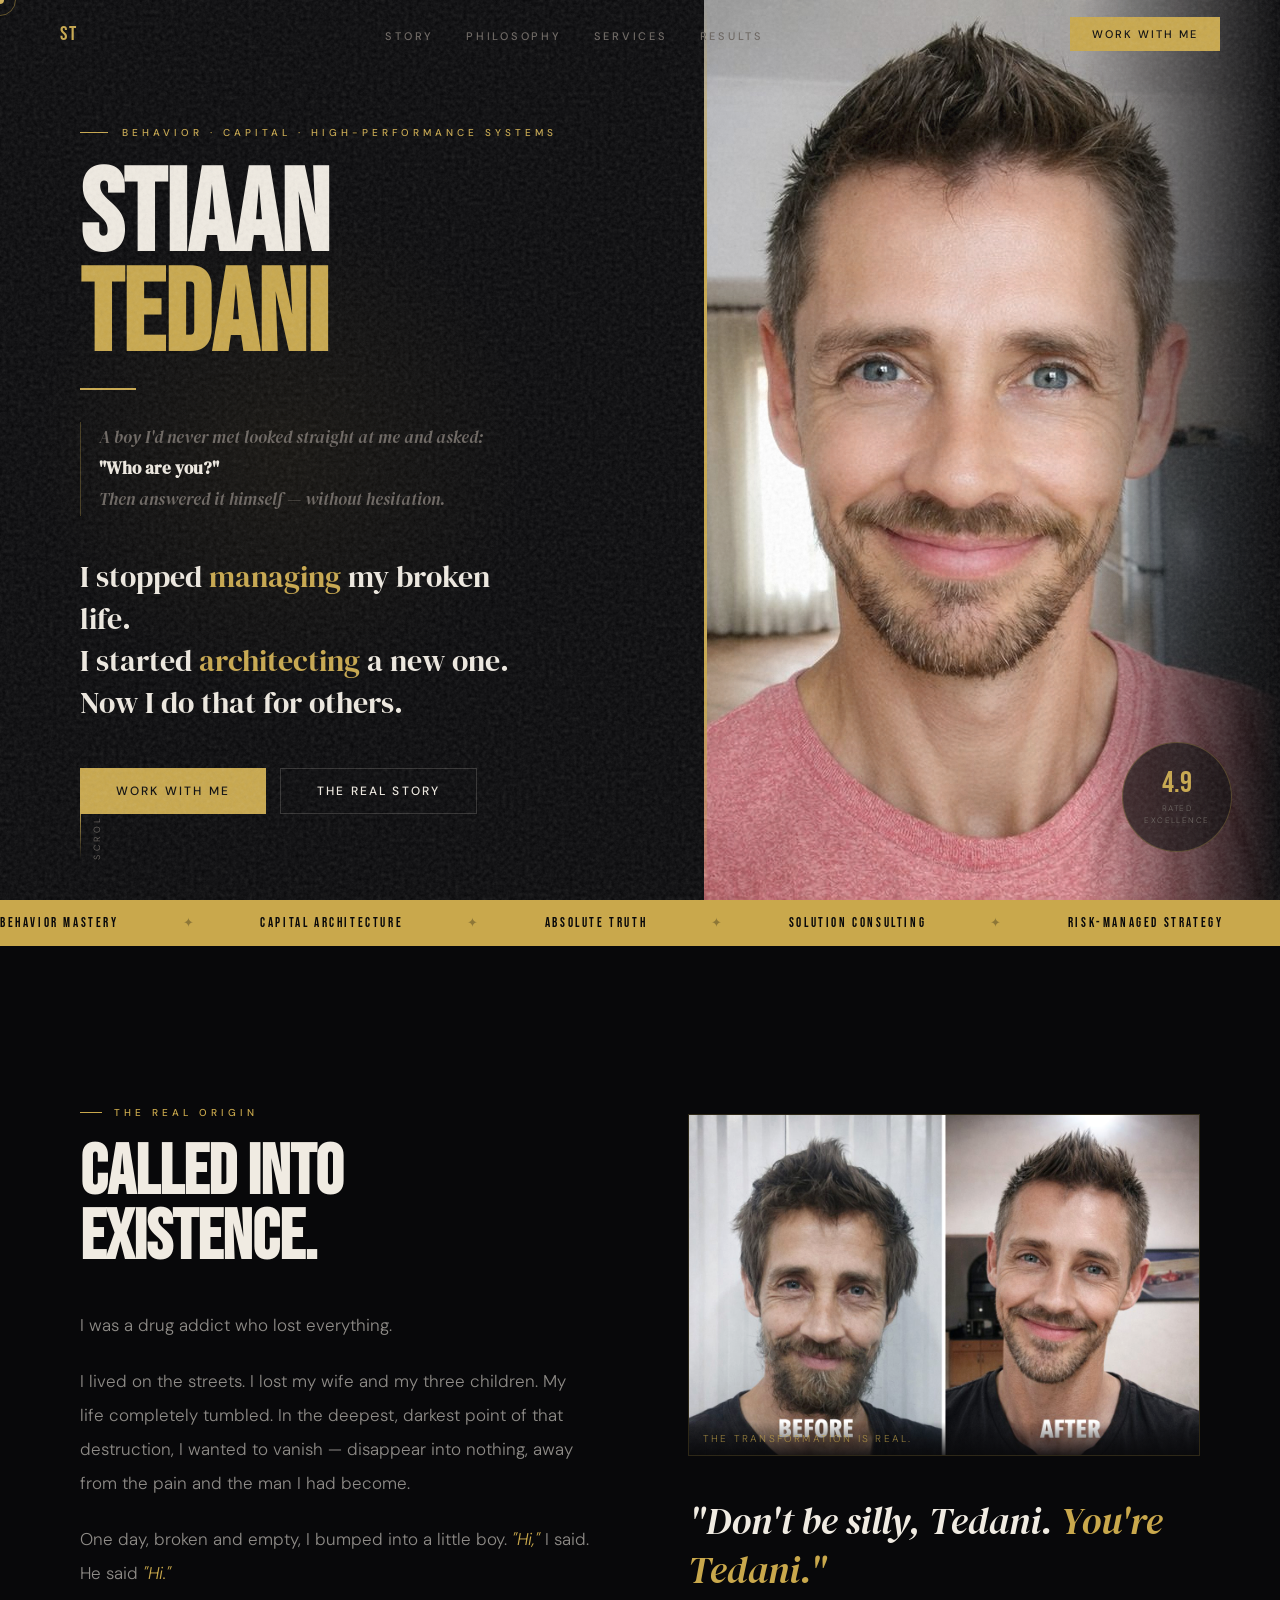
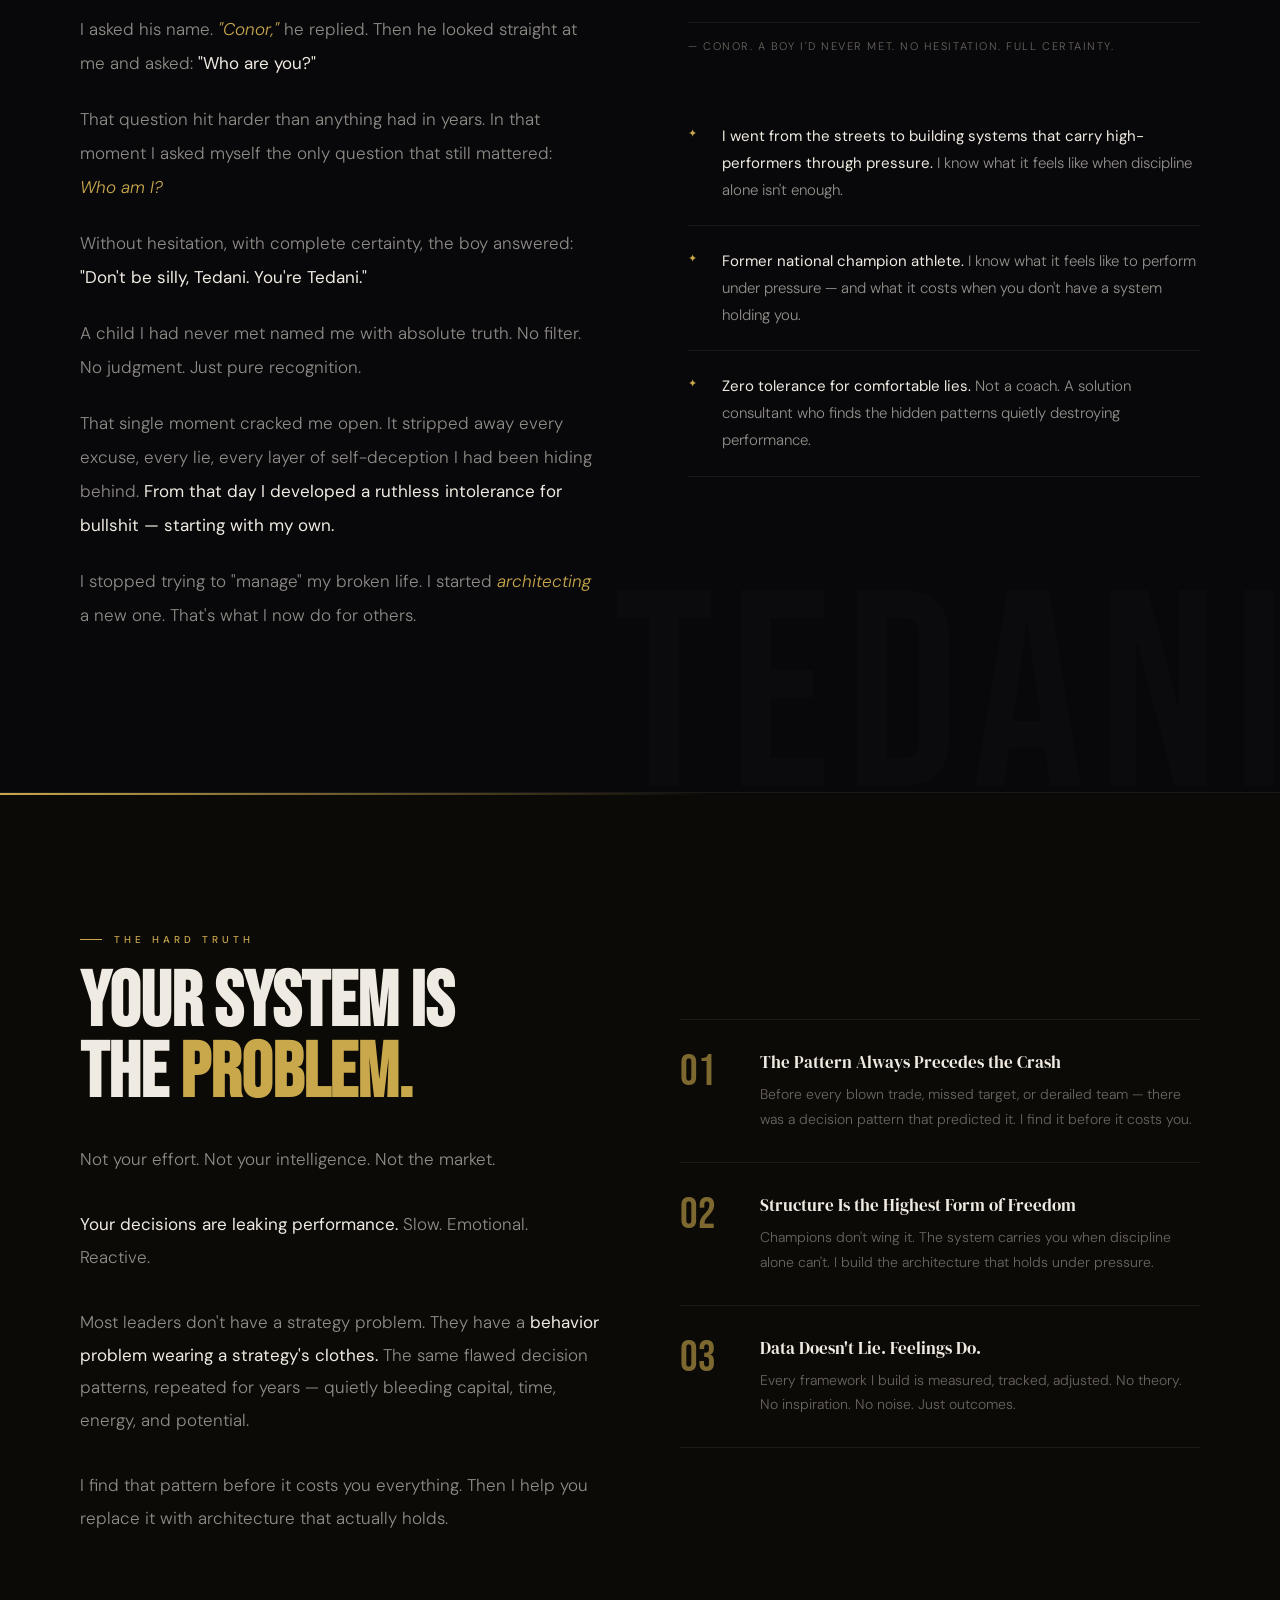
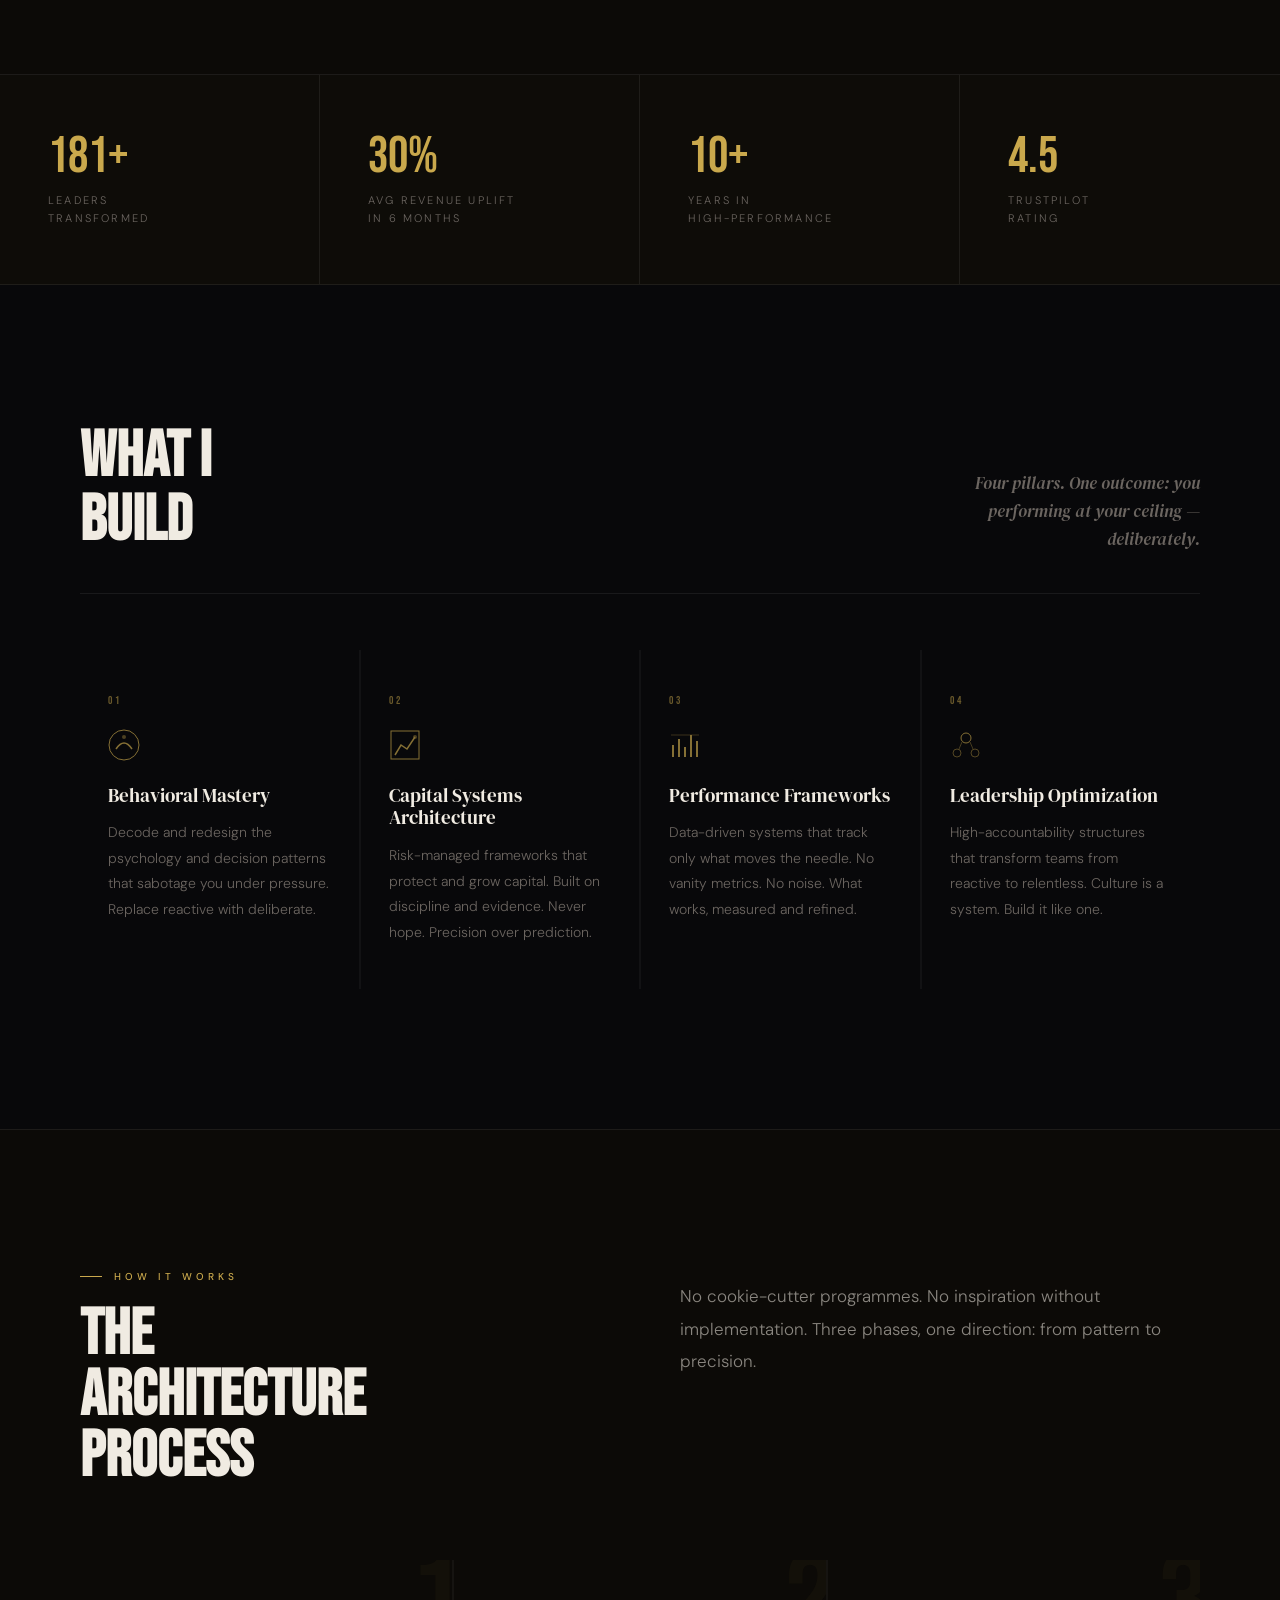
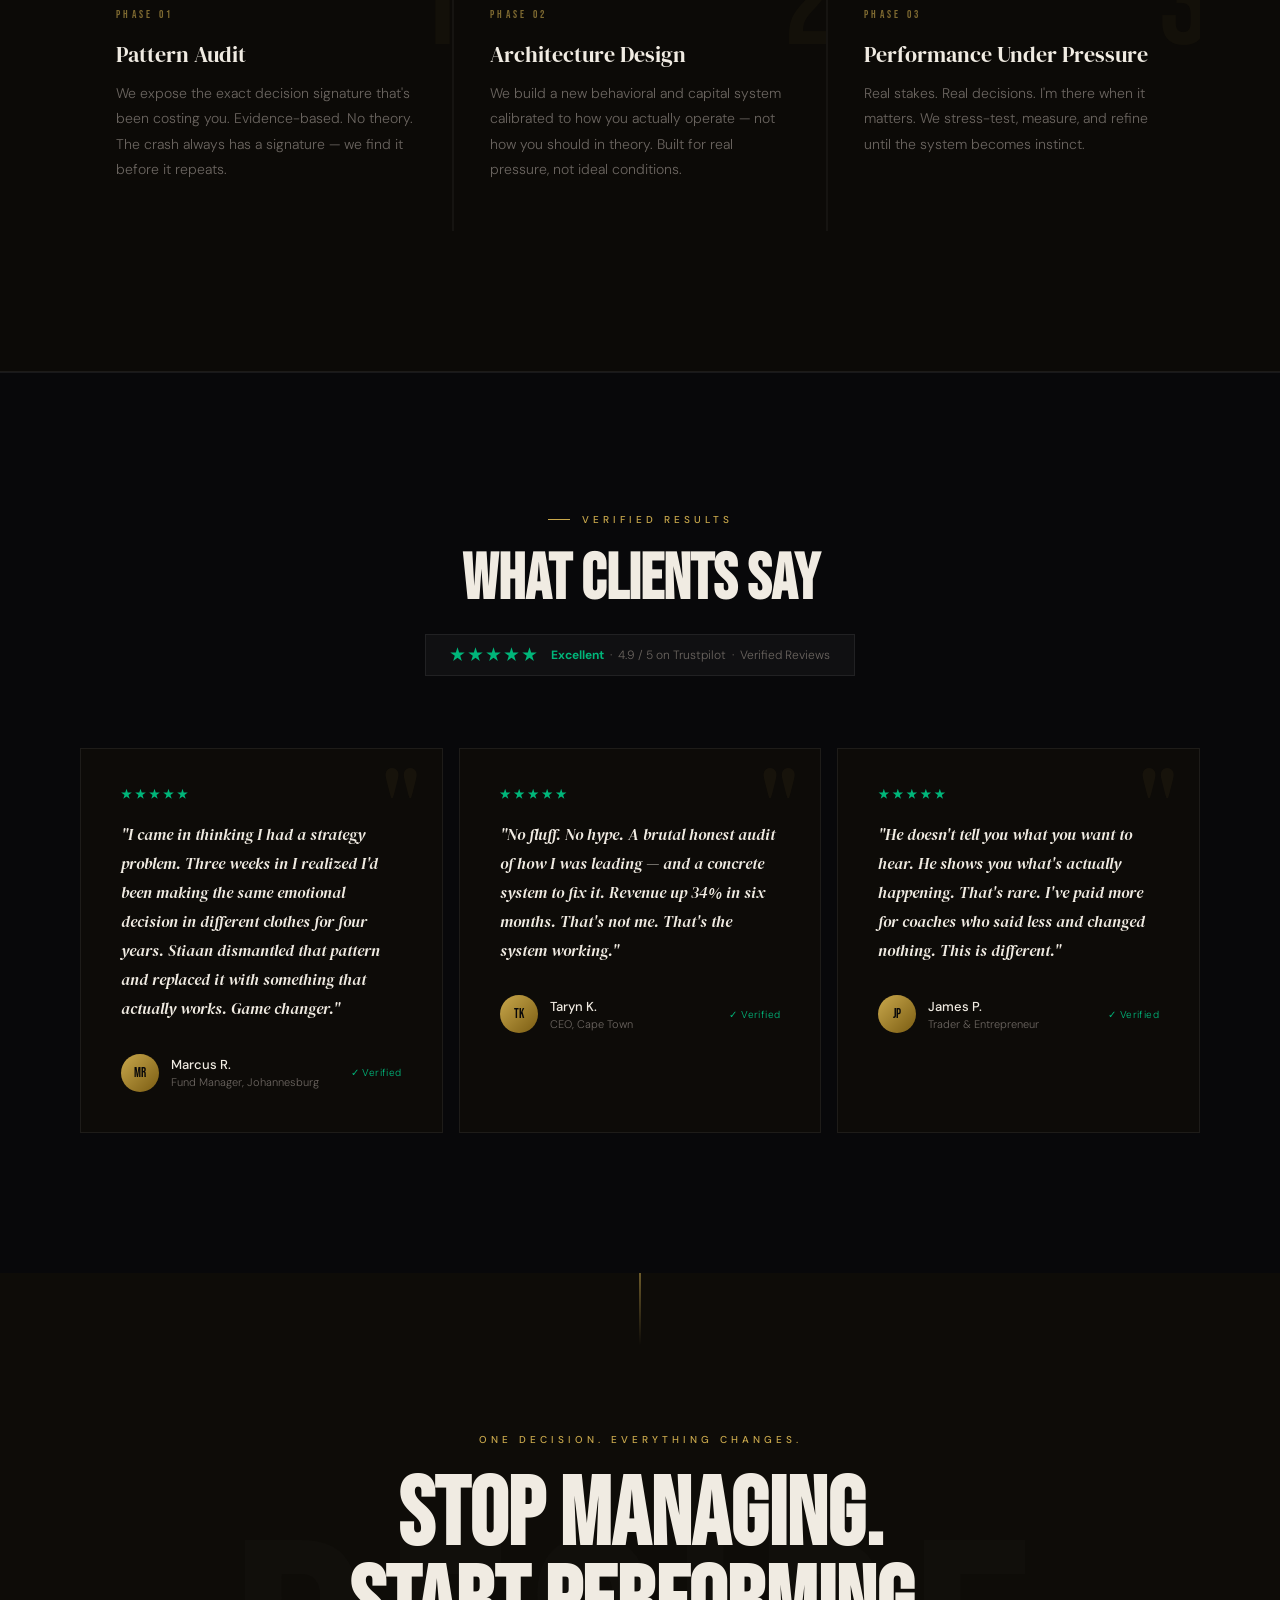
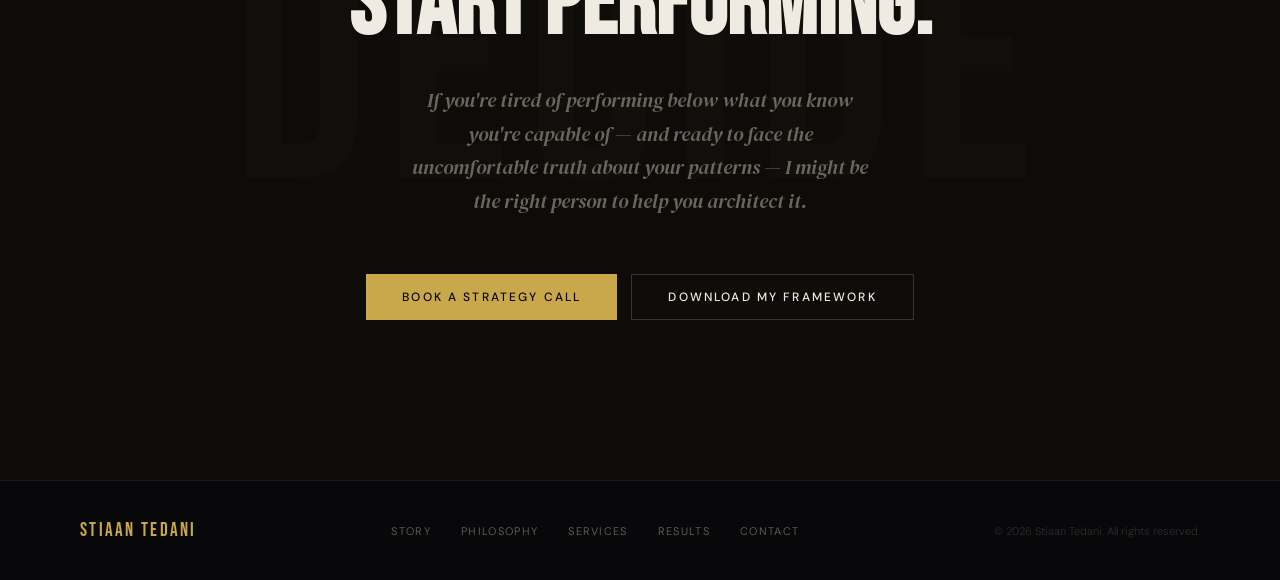
==== index.html @ 53a6cd6e "Add files via upload" ====
<!DOCTYPE html>
<html lang="en">
<head>
<meta charset="UTF-8">
<meta name="viewport" content="width=device-width, initial-scale=1.0">
<title>Stiaan Tedani — Architect of Behavior & Capital</title>
<link href="https://fonts.googleapis.com/css2?family=Bebas+Neue&family=DM+Serif+Display:ital@0;1&family=DM+Sans:wght@300;400;500&display=swap" rel="stylesheet">
<style>
*,*::before,*::after{margin:0;padding:0;box-sizing:border-box}
:root{
  --black:#08080a;
  --off-white:#f0ebe2;
  --gold:#c9a84c;
  --gold-light:#e8c97a;
  --gold-dim:rgba(201,168,76,0.1);
  --dark:#0e0c08;
  --mid:#6b6560;
  --border:rgba(255,255,255,0.07);
}
html{scroll-behavior:smooth}
body{background:var(--black);color:var(--off-white);font-family:'DM Sans',sans-serif;font-weight:300;overflow-x:hidden;cursor:none}
body::before{content:'';position:fixed;inset:0;background-image:url("data:image/svg+xml,%3Csvg viewBox='0 0 256 256' xmlns='http://www.w3.org/2000/svg'%3E%3Cfilter id='noise'%3E%3CfeTurbulence type='fractalNoise' baseFrequency='0.9' numOctaves='4' seed='2'/%3E%3CfeColorMatrix type='saturate' values='0'/%3E%3C/filter%3E%3Crect width='256' height='256' filter='url(%23noise)' opacity='0.5'/%3E%3C/svg%3E");pointer-events:none;z-index:999;opacity:0.28}

/* CURSOR */
.cursor{position:fixed;top:0;left:0;width:8px;height:8px;background:var(--gold);border-radius:50%;pointer-events:none;z-index:10000;transform:translate(-50%,-50%);mix-blend-mode:screen;transition:transform .15s}
.cursor-ring{position:fixed;top:0;left:0;width:32px;height:32px;border:1px solid rgba(201,168,76,0.45);border-radius:50%;pointer-events:none;z-index:9999;transform:translate(-50%,-50%);transition:width .3s,height .3s,border-color .3s}
body:has(a:hover) .cursor-ring,body:has(button:hover) .cursor-ring{width:52px;height:52px;border-color:var(--gold)}

/* NAV */
nav{position:fixed;top:0;left:0;right:0;z-index:500;padding:0 60px;height:68px;display:flex;align-items:center;justify-content:space-between;transition:background .4s,backdrop-filter .4s,border-bottom .4s}
nav.scrolled{background:rgba(8,8,10,0.88);backdrop-filter:blur(16px);border-bottom:1px solid var(--border)}
.nav-logo{font-family:'Bebas Neue',sans-serif;font-size:20px;letter-spacing:.12em;color:var(--gold);text-decoration:none}
.nav-links{display:flex;gap:32px;list-style:none}
.nav-links a{font-size:11px;font-weight:500;letter-spacing:.25em;text-transform:uppercase;color:var(--mid);text-decoration:none;transition:color .2s;position:relative}
.nav-links a::after{content:'';position:absolute;bottom:-3px;left:0;width:0;height:1px;background:var(--gold);transition:width .3s}
.nav-links a:hover{color:var(--off-white)}
.nav-links a:hover::after{width:100%}
.nav-cta{font-size:11px;font-weight:500;letter-spacing:.18em;text-transform:uppercase;color:var(--black);background:var(--gold);padding:10px 22px;text-decoration:none;transition:background .2s}
.nav-cta:hover{background:var(--gold-light)}

/* HERO */
.hero{min-height:100vh;display:grid;grid-template-columns:55% 45%;position:relative;overflow:hidden}
.hero::after{content:'';position:absolute;width:500px;height:500px;background:radial-gradient(circle,rgba(201,168,76,0.06) 0%,transparent 70%);top:50%;left:22%;transform:translate(-50%,-50%);pointer-events:none}
.hero-left{display:flex;flex-direction:column;justify-content:center;padding:120px 60px 80px 80px;position:relative;z-index:2}
.hero-right{position:relative;overflow:hidden;background:#0d0b08}
.hero-right img{width:100%;height:100%;object-fit:cover;object-position:center top;filter:contrast(1.05) saturate(0.9);display:block;transition:transform 8s ease}
.hero-right:hover img{transform:scale(1.03)}
.hero-right::before{content:'';position:absolute;left:0;top:0;width:3px;height:100%;background:linear-gradient(to bottom,transparent,var(--gold) 25%,var(--gold) 75%,transparent);z-index:3}
.hero-right::after{content:'';position:absolute;right:0;top:0;width:35%;height:100%;background:linear-gradient(to left,var(--black),transparent);z-index:2}

/* photo credit badge */
.hero-badge{position:absolute;bottom:48px;right:48px;z-index:4;animation:floatBadge 4s ease-in-out infinite}
.hero-badge-inner{width:110px;height:110px;border:1px solid rgba(201,168,76,0.3);border-radius:50%;display:flex;flex-direction:column;align-items:center;justify-content:center;background:rgba(8,8,10,0.65);backdrop-filter:blur(10px);gap:4px}
.hero-badge-num{font-family:'Bebas Neue',sans-serif;font-size:30px;color:var(--gold);line-height:1}
.hero-badge-label{font-size:8px;letter-spacing:.18em;text-transform:uppercase;color:var(--mid);text-align:center;line-height:1.5}
@keyframes floatBadge{0%,100%{transform:translateY(0)}50%{transform:translateY(-7px)}}

.eyebrow{font-size:10px;font-weight:500;letter-spacing:.4em;text-transform:uppercase;color:var(--gold);margin-bottom:28px;display:flex;align-items:center;gap:14px;opacity:0;animation:fadeUp .9s .1s ease forwards}
.eyebrow::before{content:'';width:28px;height:1px;background:var(--gold);flex-shrink:0}
.hero-name{font-family:'Bebas Neue',sans-serif;font-size:clamp(72px,9vw,124px);line-height:.87;color:var(--off-white);margin-bottom:20px;opacity:0;animation:fadeUp .9s .2s ease forwards}
.hero-name span{color:var(--gold);display:block}
.name-rule{width:0;height:2px;background:var(--gold);margin-bottom:32px;animation:expandRule .8s .55s ease forwards}
@keyframes expandRule{from{width:0}to{width:56px}}
.hero-origin{font-family:'DM Serif Display',serif;font-style:italic;font-size:clamp(14px,1.5vw,17px);color:var(--mid);margin-bottom:40px;opacity:0;animation:fadeUp .9s .35s ease forwards;line-height:1.85;padding-left:18px;border-left:1px solid rgba(201,168,76,0.3);max-width:420px}
.hero-origin strong{color:var(--off-white);font-style:normal}
.hero-punch{font-family:'DM Serif Display',serif;font-size:clamp(20px,2.4vw,30px);line-height:1.4;color:var(--off-white);margin-bottom:44px;opacity:0;animation:fadeUp .9s .45s ease forwards;max-width:460px}
.hero-punch em{color:var(--gold);font-style:normal}
.hero-cta{display:flex;gap:14px;flex-wrap:wrap;opacity:0;animation:fadeUp .9s .55s ease forwards}
.scroll-hint{position:absolute;bottom:40px;left:80px;display:flex;align-items:center;gap:10px;opacity:0;animation:fadeUp 1s 1.2s ease forwards}
.scroll-line{width:1px;height:52px;background:linear-gradient(to bottom,var(--gold),transparent);animation:scrollPulse 2s ease-in-out infinite}
.scroll-text{font-size:9px;letter-spacing:.38em;text-transform:uppercase;color:var(--mid);writing-mode:vertical-rl;transform:rotate(180deg)}
@keyframes scrollPulse{0%,100%{opacity:.4}50%{opacity:1}}

/* BUTTONS */
.btn-primary{background:var(--gold);color:var(--black);font-size:12px;font-weight:500;letter-spacing:.18em;text-transform:uppercase;padding:15px 36px;border:none;cursor:none;text-decoration:none;display:inline-block;transition:background .2s,transform .2s,box-shadow .2s;position:relative;overflow:hidden}
.btn-primary::after{content:'';position:absolute;inset:0;background:linear-gradient(to right,transparent,rgba(255,255,255,0.14),transparent);transform:translateX(-100%);transition:transform .5s}
.btn-primary:hover::after{transform:translateX(100%)}
.btn-primary:hover{background:var(--gold-light);transform:translateY(-2px);box-shadow:0 10px 36px rgba(201,168,76,0.22)}
.btn-ghost{background:transparent;color:var(--off-white);font-size:12px;font-weight:500;letter-spacing:.18em;text-transform:uppercase;padding:14px 36px;border:1px solid rgba(240,235,226,0.18);cursor:none;text-decoration:none;display:inline-block;transition:border-color .2s,color .2s,transform .2s}
.btn-ghost:hover{border-color:var(--gold);color:var(--gold);transform:translateY(-2px)}

/* TICKER */
.strip{background:var(--gold);padding:15px 0;overflow:hidden}
.strip-inner{display:flex;gap:64px;animation:ticker 32s linear infinite;white-space:nowrap}
.strip span{font-family:'Bebas Neue',sans-serif;font-size:13px;letter-spacing:.2em;color:var(--black)}
.strip-dot{opacity:.3}
@keyframes ticker{0%{transform:translateX(0)}100%{transform:translateX(-50%)}}

/* REVEAL */
.reveal{opacity:0;transform:translateY(28px);transition:opacity .85s ease,transform .85s ease}
.reveal.visible{opacity:1;transform:translateY(0)}
.reveal-delay-1{transition-delay:.12s}
.reveal-delay-2{transition-delay:.24s}
.reveal-delay-3{transition-delay:.36s}
.reveal-delay-4{transition-delay:.48s}

/* SECTION LABEL */
.section-label{font-size:10px;letter-spacing:.4em;text-transform:uppercase;color:var(--gold);margin-bottom:22px;font-weight:500;display:flex;align-items:center;gap:12px}
.section-label::before{content:'';width:22px;height:1px;background:var(--gold)}

/* ORIGIN */
.origin-section{padding:160px 80px;display:grid;grid-template-columns:1fr 1fr;gap:96px;align-items:start;border-bottom:1px solid var(--border);position:relative;overflow:hidden}
.origin-section::before{content:'TEDANI';position:absolute;font-family:'Bebas Neue',sans-serif;font-size:280px;color:rgba(255,255,255,0.012);bottom:-50px;right:-20px;pointer-events:none;letter-spacing:.05em;line-height:1}
.origin-headline{font-family:'Bebas Neue',sans-serif;font-size:clamp(48px,5.5vw,80px);line-height:.93;color:var(--off-white);margin-bottom:36px}
.origin-body{font-size:17px;line-height:2;color:rgba(240,235,226,0.58)}
.origin-body p{margin-bottom:22px}
.origin-body p:last-child{margin-bottom:0}
.origin-body strong{color:var(--off-white);font-weight:400}
.origin-body em{color:var(--gold);font-style:italic}
.origin-right{display:flex;flex-direction:column;padding-top:8px}
.origin-quote{font-family:'DM Serif Display',serif;font-style:italic;font-size:clamp(24px,3vw,42px);line-height:1.28;color:var(--off-white);margin-bottom:16px;padding-bottom:28px;border-bottom:1px solid var(--border)}
.origin-quote span{color:var(--gold)}
.origin-attribution{font-size:11px;letter-spacing:.14em;text-transform:uppercase;color:var(--mid);margin-bottom:48px}
.origin-fact{padding:22px 0;border-bottom:1px solid var(--border);display:flex;gap:18px;align-items:flex-start}
.fact-marker{color:var(--gold);font-size:11px;padding-top:3px;min-width:16px}
.fact-text{font-size:15px;line-height:1.78;color:rgba(240,235,226,0.6)}
.fact-text strong{color:var(--off-white);font-weight:400}

/* TRUTH */
.truth{padding:140px 80px;background:#0c0a07;display:grid;grid-template-columns:1fr 1fr;gap:80px;align-items:center;border-bottom:1px solid var(--border);position:relative}
.truth::before{content:'';position:absolute;top:0;left:0;width:100%;height:2px;background:linear-gradient(to right,var(--gold) 0%,transparent 55%)}
.truth-headline{font-family:'Bebas Neue',sans-serif;font-size:clamp(50px,6vw,88px);line-height:.93;color:var(--off-white);margin-bottom:32px}
.truth-headline em{color:var(--gold);font-style:normal}
.truth-body{font-size:17px;line-height:1.92;color:rgba(240,235,226,0.58)}
.truth-body strong{color:var(--off-white);font-weight:400}
.truth-right{display:flex;flex-direction:column}
.truth-stat{padding:30px 0;border-bottom:1px solid var(--border);display:flex;gap:24px;align-items:flex-start;transition:padding-left .3s;cursor:default}
.truth-stat:first-child{border-top:1px solid var(--border)}
.truth-stat:hover{padding-left:10px}
.stat-num{font-family:'Bebas Neue',sans-serif;font-size:44px;color:var(--gold);line-height:1;min-width:56px;opacity:.6;transition:opacity .3s}
.truth-stat:hover .stat-num{opacity:1}
.stat-title{font-family:'DM Serif Display',serif;font-size:17px;color:var(--off-white);margin-bottom:8px}
.stat-desc{font-size:14px;color:var(--mid);line-height:1.78}

/* METRICS */
.metrics{padding:0;background:var(--dark);display:grid;grid-template-columns:repeat(4,1fr);border-bottom:1px solid var(--border)}
.metric-item{padding:56px 48px;border-right:1px solid var(--border)}
.metric-item:last-child{border-right:none}
.metric-num{font-family:'Bebas Neue',sans-serif;font-size:clamp(44px,4vw,62px);color:var(--gold);line-height:1;margin-bottom:10px}
.metric-label{font-size:11px;letter-spacing:.2em;text-transform:uppercase;color:var(--mid);line-height:1.6}

/* EXPERTISE */
.expertise{padding:140px 80px;background:var(--black)}
.expertise-header{display:flex;justify-content:space-between;align-items:flex-end;margin-bottom:56px;border-bottom:1px solid var(--border);padding-bottom:40px}
.expertise-title{font-family:'Bebas Neue',sans-serif;font-size:clamp(44px,5vw,72px);line-height:1;color:var(--off-white)}
.expertise-intro{font-family:'DM Serif Display',serif;font-style:italic;font-size:17px;color:var(--mid);max-width:300px;text-align:right;line-height:1.65}
.expertise-grid{display:grid;grid-template-columns:repeat(4,1fr);gap:2px;background:rgba(255,255,255,0.04)}
.expertise-card{background:var(--black);padding:44px 28px;position:relative;overflow:hidden;transition:background .35s}
.expertise-card::before{content:'';position:absolute;bottom:0;left:0;width:100%;height:2px;background:var(--gold);transform:scaleX(0);transform-origin:left;transition:transform .45s cubic-bezier(.4,0,.2,1)}
.expertise-card:hover::before{transform:scaleX(1)}
.expertise-card:hover{background:#0f0d0a}
.card-num{font-family:'Bebas Neue',sans-serif;font-size:11px;letter-spacing:.3em;color:var(--gold);margin-bottom:22px;opacity:.5}
.card-icon{width:32px;height:32px;margin-bottom:18px;opacity:.65;transition:opacity .3s}
.expertise-card:hover .card-icon{opacity:1}
.card-title{font-family:'DM Serif Display',serif;font-size:19px;color:var(--off-white);margin-bottom:14px;line-height:1.2}
.card-desc{font-size:14px;color:var(--mid);line-height:1.82}

/* PROCESS */
.process{padding:140px 80px;background:#0c0a07;border-top:1px solid var(--border);border-bottom:1px solid var(--border)}
.process-header{display:grid;grid-template-columns:1fr 1fr;gap:80px;margin-bottom:72px}
.process-title{font-family:'Bebas Neue',sans-serif;font-size:clamp(42px,5vw,68px);line-height:.95;color:var(--off-white)}
.process-intro{font-size:17px;line-height:1.92;color:rgba(240,235,226,0.55);padding-top:10px}
.process-steps{display:grid;grid-template-columns:repeat(3,1fr);gap:2px;background:rgba(255,255,255,0.04)}
.process-step{background:#0c0a07;padding:48px 36px;position:relative;overflow:hidden}
.process-step::before{content:attr(data-step);position:absolute;top:-20px;right:-10px;font-family:'Bebas Neue',sans-serif;font-size:130px;color:rgba(201,168,76,0.04);line-height:1;pointer-events:none}
.step-num{font-family:'Bebas Neue',sans-serif;font-size:11px;letter-spacing:.3em;color:var(--gold);margin-bottom:20px;opacity:.6}
.step-title{font-family:'DM Serif Display',serif;font-size:22px;color:var(--off-white);margin-bottom:14px;line-height:1.2}
.step-desc{font-size:14px;color:var(--mid);line-height:1.82}

/* REVIEWS */
.reviews{padding:140px 80px;background:var(--black);border-top:1px solid var(--border)}
.reviews-header{text-align:center;margin-bottom:18px}
.reviews-title{font-family:'Bebas Neue',sans-serif;font-size:clamp(44px,5vw,70px);color:var(--off-white);line-height:1;margin-bottom:22px}
.trustpilot-badge{display:inline-flex;align-items:center;gap:14px;background:rgba(255,255,255,0.03);border:1px solid var(--border);padding:12px 24px;margin-bottom:72px}
.tp-stars{display:flex;gap:3px}
.tp-star{width:15px;height:15px;background:#00b67a;clip-path:polygon(50% 0%,61% 35%,98% 35%,68% 57%,79% 91%,50% 70%,21% 91%,32% 57%,2% 35%,39% 35%)}
.tp-text{font-size:12px;color:var(--mid)}
.tp-text strong{color:#00b67a}
.reviews-grid{display:grid;grid-template-columns:repeat(3,1fr);gap:16px}
.review-card{background:#0d0b08;padding:40px;border:1px solid var(--border);transition:border-color .3s,transform .3s;position:relative;overflow:hidden}
.review-card::before{content:'"';position:absolute;top:10px;right:22px;font-family:'DM Serif Display',serif;font-size:90px;color:rgba(201,168,76,0.055);line-height:1;pointer-events:none}
.review-card:hover{border-color:rgba(201,168,76,0.24);transform:translateY(-4px)}
.review-stars{display:flex;gap:3px;margin-bottom:20px}
.r-star{width:11px;height:11px;background:#00b67a;clip-path:polygon(50% 0%,61% 35%,98% 35%,68% 57%,79% 91%,50% 70%,21% 91%,32% 57%,2% 35%,39% 35%)}
.review-text{font-family:'DM Serif Display',serif;font-style:italic;font-size:16px;line-height:1.82;color:var(--off-white);margin-bottom:30px}
.review-author{display:flex;align-items:center;gap:12px}
.review-avatar{width:38px;height:38px;border-radius:50%;background:linear-gradient(135deg,var(--gold),#7a5c12);display:flex;align-items:center;justify-content:center;font-family:'Bebas Neue',sans-serif;font-size:13px;color:var(--black);flex-shrink:0}
.review-name{font-size:13px;font-weight:500;color:var(--off-white)}
.review-role{font-size:11px;color:var(--mid);margin-top:2px}
.review-verified{margin-left:auto;font-size:10px;color:#00b67a;letter-spacing:.04em}

/* CTA */
.cta-section{padding:160px 80px;background:var(--dark);text-align:center;position:relative;overflow:hidden}
.cta-section::before{content:'DECIDE';position:absolute;font-family:'Bebas Neue',sans-serif;font-size:340px;color:rgba(255,255,255,0.011);top:50%;left:50%;transform:translate(-50%,-50%);white-space:nowrap;pointer-events:none;letter-spacing:.05em}
.cta-section::after{content:'';position:absolute;top:0;left:50%;width:1px;height:72px;background:linear-gradient(to bottom,var(--gold),transparent);transform:translateX(-50%)}
.cta-label{font-size:10px;letter-spacing:.4em;text-transform:uppercase;color:var(--gold);margin-bottom:26px;font-weight:500}
.cta-headline{font-family:'Bebas Neue',sans-serif;font-size:clamp(52px,7.5vw,108px);line-height:.93;color:var(--off-white);margin-bottom:34px}
.cta-sub{font-family:'DM Serif Display',serif;font-style:italic;font-size:20px;color:var(--mid);margin:0 auto 56px;max-width:460px;line-height:1.68}
.cta-buttons{display:flex;gap:14px;justify-content:center;flex-wrap:wrap;position:relative;z-index:2}

/* FOOTER */
footer{padding:38px 80px;border-top:1px solid var(--border);display:flex;justify-content:space-between;align-items:center}
.footer-name{font-family:'Bebas Neue',sans-serif;font-size:19px;letter-spacing:.12em;color:var(--gold)}
.footer-links{display:flex;gap:30px}
.footer-links a{font-size:11px;letter-spacing:.12em;text-transform:uppercase;color:var(--mid);text-decoration:none;transition:color .2s}
.footer-links a:hover{color:var(--gold)}
.footer-copy{font-size:11px;color:rgba(107,101,96,.4)}

@keyframes fadeUp{from{opacity:0;transform:translateY(26px)}to{opacity:1;transform:translateY(0)}}

/* MOBILE */
@media(max-width:1024px){.metrics{grid-template-columns:repeat(2,1fr)}.process-steps{grid-template-columns:1fr 1fr}}
@media(max-width:960px){
  nav{padding:0 28px}.nav-links{display:none}
  .hero{grid-template-columns:1fr;min-height:auto}.hero-right{height:55vw}.hero-left{padding:96px 28px 56px}
  .scroll-hint{display:none}
  .origin-section,.truth,.process-header{grid-template-columns:1fr;gap:48px}
  .expertise-grid{grid-template-columns:1fr 1fr}
  .reviews-grid{grid-template-columns:1fr}
  .origin-section,.truth,.expertise,.reviews,.process,.cta-section,footer,.metrics{padding-left:28px;padding-right:28px}
  .expertise-header{flex-direction:column;align-items:flex-start;gap:12px}.expertise-intro{text-align:left;max-width:100%}
  .metrics{padding-top:0;padding-bottom:0}
  .metric-item{padding:40px 28px}
  .process-steps{grid-template-columns:1fr}
}
@media(max-width:600px){
  .expertise-grid{grid-template-columns:1fr}
  .metrics{grid-template-columns:1fr 1fr}
  footer{flex-direction:column;gap:18px;text-align:center}.footer-links{flex-wrap:wrap;justify-content:center}
  body{cursor:auto}.cursor,.cursor-ring{display:none}
}
</style>
</head>
<body>

<div class="cursor" id="cursor"></div>
<div class="cursor-ring" id="cursorRing"></div>

<nav id="mainNav">
  <a href="#" class="nav-logo">ST</a>
  <ul class="nav-links">
    <li><a href="#origin">Story</a></li>
    <li><a href="#truth">Philosophy</a></li>
    <li><a href="#expertise">Services</a></li>
    <li><a href="#reviews">Results</a></li>
  </ul>
  <a href="#cta" class="nav-cta">Work With Me</a>
</nav>

<!-- HERO -->
<section class="hero">
  <div class="hero-left">
    <p class="eyebrow">Behavior · Capital · High-Performance Systems</p>
    <h1 class="hero-name">STIAAN<br><span>TEDANI</span></h1>
    <div class="name-rule"></div>
    <p class="hero-origin">
      A boy I'd never met looked straight at me and asked:<br>
      <strong>"Who are you?"</strong><br>
      Then answered it himself — without hesitation.
    </p>
    <p class="hero-punch">
      I stopped <em>managing</em> my broken life.<br>
      I started <em>architecting</em> a new one.<br>
      Now I do that for others.
    </p>
    <div class="hero-cta">
      <a href="#cta" class="btn-primary">Work With Me</a>
      <a href="#origin" class="btn-ghost">The Real Story</a>
    </div>
  </div>
  <div class="hero-right">
    <img src="[data-uri]" alt="Stiaan Tedani">
    <div class="hero-badge">
      <div class="hero-badge-inner">
        <div class="hero-badge-num">4.9</div>
        <div class="hero-badge-label">Rated<br>Excellence</div>
      </div>
    </div>
  </div>
  <div class="scroll-hint">
    <div class="scroll-line"></div>
    <div class="scroll-text">Scroll</div>
  </div>
</section>

<!-- TICKER -->
<div class="strip">
  <div class="strip-inner">
    <span>Behavior Mastery</span><span class="strip-dot"> ✦ </span>
    <span>Capital Architecture</span><span class="strip-dot"> ✦ </span>
    <span>Absolute Truth</span><span class="strip-dot"> ✦ </span>
    <span>Solution Consulting</span><span class="strip-dot"> ✦ </span>
    <span>Risk-Managed Strategy</span><span class="strip-dot"> ✦ </span>
    <span>Pattern Recognition</span><span class="strip-dot"> ✦ </span>
    <span>High-Performance Systems</span><span class="strip-dot"> ✦ </span>
    <span>Structure Before Scale</span><span class="strip-dot"> ✦ </span>
    <span>Behavior Mastery</span><span class="strip-dot"> ✦ </span>
    <span>Capital Architecture</span><span class="strip-dot"> ✦ </span>
    <span>Absolute Truth</span><span class="strip-dot"> ✦ </span>
    <span>Solution Consulting</span><span class="strip-dot"> ✦ </span>
    <span>Risk-Managed Strategy</span><span class="strip-dot"> ✦ </span>
    <span>Pattern Recognition</span><span class="strip-dot"> ✦ </span>
    <span>High-Performance Systems</span><span class="strip-dot"> ✦ </span>
    <span>Structure Before Scale</span><span class="strip-dot"> ✦ </span>
  </div>
</div>

<!-- ORIGIN -->
<section class="origin-section" id="origin">
  <div>
    <p class="section-label reveal">The Real Origin</p>
    <h2 class="origin-headline reveal reveal-delay-1">CALLED INTO<br>EXISTENCE.</h2>
    <div class="origin-body reveal reveal-delay-2">
      <p>I was a drug addict who lost everything.</p>
      <p>I lived on the streets. I lost my wife and my three children. My life completely tumbled. In the deepest, darkest point of that destruction, I wanted to vanish — disappear into nothing, away from the pain and the man I had become.</p>
      <p>One day, broken and empty, I bumped into a little boy. <em>"Hi,"</em> I said. He said <em>"Hi."</em></p>
      <p>I asked his name. <em>"Conor,"</em> he replied. Then he looked straight at me and asked: <strong>"Who are you?"</strong></p>
      <p>That question hit harder than anything had in years. In that moment I asked myself the only question that still mattered: <em>Who am I?</em></p>
      <p>Without hesitation, with complete certainty, the boy answered: <strong>"Don't be silly, Tedani. You're Tedani."</strong></p>
      <p>A child I had never met named me with absolute truth. No filter. No judgment. Just pure recognition.</p>
      <p>That single moment cracked me open. It stripped away every excuse, every lie, every layer of self-deception I had been hiding behind. <strong>From that day I developed a ruthless intolerance for bullshit — starting with my own.</strong></p>
      <p>I stopped trying to "manage" my broken life. I started <em>architecting</em> a new one. That's what I now do for others.</p>
    </div>
  </div>
  <div class="origin-right reveal reveal-delay-2">
    <div style="margin-bottom:40px;border:1px solid rgba(201,168,76,0.2);overflow:hidden;position:relative">
      <img src="[data-uri]" alt="Stiaan Tedani - Before and After" style="width:100%;display:block;filter:contrast(1.05)">
      <div style="position:absolute;bottom:0;left:0;right:0;padding:10px 14px;background:linear-gradient(to top,rgba(8,8,10,0.85),transparent);font-size:10px;letter-spacing:.22em;text-transform:uppercase;color:rgba(201,168,76,0.7)">The transformation is real.</div>
    </div>
    
    <div class="origin-quote">
      "Don't be silly, Tedani. <span>You're Tedani."</span>
    </div>
    <div class="origin-attribution">— Conor. A boy I'd never met. No hesitation. Full certainty.</div>
    <div>
      <div class="origin-fact">
        <div class="fact-marker">✦</div>
        <div class="fact-text"><strong>I went from the streets to building systems that carry high-performers through pressure.</strong> I know what it feels like when discipline alone isn't enough.</div>
      </div>
      <div class="origin-fact">
        <div class="fact-marker">✦</div>
        <div class="fact-text"><strong>Former national champion athlete.</strong> I know what it feels like to perform under pressure — and what it costs when you don't have a system holding you.</div>
      </div>
      <div class="origin-fact">
        <div class="fact-marker">✦</div>
        <div class="fact-text"><strong>Zero tolerance for comfortable lies.</strong> Not a coach. A solution consultant who finds the hidden patterns quietly destroying performance.</div>
      </div>
    </div>
  </div>
</section>

<!-- TRUTH -->
<section class="truth" id="truth">
  <div>
    <p class="section-label reveal">The Hard Truth</p>
    <h2 class="truth-headline reveal reveal-delay-1">YOUR SYSTEM IS<br>THE <em>PROBLEM.</em></h2>
    <div class="truth-body reveal reveal-delay-2">
      Not your effort. Not your intelligence. Not the market.<br><br>
      <strong>Your decisions are leaking performance.</strong> Slow. Emotional. Reactive.<br><br>
      Most leaders don't have a strategy problem. They have a <strong>behavior problem wearing a strategy's clothes.</strong> The same flawed decision patterns, repeated for years — quietly bleeding capital, time, energy, and potential.<br><br>
      I find that pattern before it costs you everything. Then I help you replace it with architecture that actually holds.
    </div>
  </div>
  <div class="truth-right reveal reveal-delay-2">
    <div class="truth-stat">
      <div class="stat-num">01</div>
      <div>
        <div class="stat-title">The Pattern Always Precedes the Crash</div>
        <div class="stat-desc">Before every blown trade, missed target, or derailed team — there was a decision pattern that predicted it. I find it before it costs you.</div>
      </div>
    </div>
    <div class="truth-stat">
      <div class="stat-num">02</div>
      <div>
        <div class="stat-title">Structure Is the Highest Form of Freedom</div>
        <div class="stat-desc">Champions don't wing it. The system carries you when discipline alone can't. I build the architecture that holds under pressure.</div>
      </div>
    </div>
    <div class="truth-stat">
      <div class="stat-num">03</div>
      <div>
        <div class="stat-title">Data Doesn't Lie. Feelings Do.</div>
        <div class="stat-desc">Every framework I build is measured, tracked, adjusted. No theory. No inspiration. No noise. Just outcomes.</div>
      </div>
    </div>
  </div>
</section>

<!-- METRICS -->
<div class="metrics">
  <div class="metric-item">
    <div class="metric-num reveal" data-target="200" data-suffix="+">200+</div>
    <div class="metric-label reveal reveal-delay-1">Leaders<br>Transformed</div>
  </div>
  <div class="metric-item">
    <div class="metric-num reveal reveal-delay-1" data-target="34" data-suffix="%">34%</div>
    <div class="metric-label reveal reveal-delay-2">Avg Revenue Uplift<br>in 6 Months</div>
  </div>
  <div class="metric-item">
    <div class="metric-num reveal reveal-delay-2" data-target="12" data-suffix="+">12+</div>
    <div class="metric-label reveal reveal-delay-3">Years in<br>High-Performance</div>
  </div>
  <div class="metric-item">
    <div class="metric-num reveal reveal-delay-3" data-target="4.9" data-suffix="" data-decimal="1">4.9</div>
    <div class="metric-label reveal reveal-delay-4">Trustpilot<br>Rating</div>
  </div>
</div>

<!-- EXPERTISE -->
<section class="expertise" id="expertise">
  <div class="expertise-header reveal">
    <h2 class="expertise-title">WHAT I<br>BUILD</h2>
    <p class="expertise-intro">Four pillars. One outcome: you performing at your ceiling — deliberately.</p>
  </div>
  <div class="expertise-grid">
    <div class="expertise-card reveal">
      <div class="card-num">01</div>
      <svg class="card-icon" viewBox="0 0 32 32" fill="none"><circle cx="16" cy="16" r="15" stroke="#c9a84c" stroke-width="1"/><path d="M8 20 Q16 8 24 20" stroke="#c9a84c" stroke-width="1.5" fill="none"/><circle cx="16" cy="8" r="2" fill="#c9a84c" opacity=".55"/></svg>
      <div class="card-title">Behavioral Mastery</div>
      <div class="card-desc">Decode and redesign the psychology and decision patterns that sabotage you under pressure. Replace reactive with deliberate.</div>
    </div>
    <div class="expertise-card reveal reveal-delay-1">
      <div class="card-num">02</div>
      <svg class="card-icon" viewBox="0 0 32 32" fill="none"><rect x="2" y="2" width="28" height="28" stroke="#c9a84c" stroke-width="1"/><path d="M6 26 L12 16 L18 20 L26 8" stroke="#c9a84c" stroke-width="1.5" fill="none"/><circle cx="26" cy="8" r="2" fill="#c9a84c" opacity=".55"/></svg>
      <div class="card-title">Capital Systems Architecture</div>
      <div class="card-desc">Risk-managed frameworks that protect and grow capital. Built on discipline and evidence. Never hope. Precision over prediction.</div>
    </div>
    <div class="expertise-card reveal reveal-delay-2">
      <div class="card-num">03</div>
      <svg class="card-icon" viewBox="0 0 32 32" fill="none"><path d="M4 28 L4 16 M10 28 L10 10 M16 28 L16 18 M22 28 L22 6 M28 28 L28 12" stroke="#c9a84c" stroke-width="2"/><path d="M2 6 L30 6" stroke="#c9a84c" stroke-width="1" opacity=".4"/></svg>
      <div class="card-title">Performance Frameworks</div>
      <div class="card-desc">Data-driven systems that track only what moves the needle. No vanity metrics. No noise. What works, measured and refined.</div>
    </div>
    <div class="expertise-card reveal reveal-delay-3">
      <div class="card-num">04</div>
      <svg class="card-icon" viewBox="0 0 32 32" fill="none"><circle cx="16" cy="9" r="5" stroke="#c9a84c" stroke-width="1"/><circle cx="7" cy="24" r="4" stroke="#c9a84c" stroke-width="1" opacity=".6"/><circle cx="25" cy="24" r="4" stroke="#c9a84c" stroke-width="1" opacity=".6"/><path d="M12 13 L9 20 M20 13 L23 20" stroke="#c9a84c" stroke-width="1" opacity=".5"/></svg>
      <div class="card-title">Leadership Optimization</div>
      <div class="card-desc">High-accountability structures that transform teams from reactive to relentless. Culture is a system. Build it like one.</div>
    </div>
  </div>
</section>

<!-- PROCESS -->
<section class="process" id="process">
  <div class="process-header">
    <div>
      <p class="section-label reveal">How It Works</p>
      <h2 class="process-title reveal reveal-delay-1">THE<br>ARCHITECTURE<br>PROCESS</h2>
    </div>
    <p class="process-intro reveal reveal-delay-2">
      No cookie-cutter programmes. No inspiration without implementation. Three phases, one direction: from pattern to precision.
    </p>
  </div>
  <div class="process-steps">
    <div class="process-step reveal" data-step="1">
      <div class="step-num">Phase 01</div>
      <div class="step-title">Pattern Audit</div>
      <div class="step-desc">We expose the exact decision signature that's been costing you. Evidence-based. No theory. The crash always has a signature — we find it before it repeats.</div>
    </div>
    <div class="process-step reveal reveal-delay-1" data-step="2">
      <div class="step-num">Phase 02</div>
      <div class="step-title">Architecture Design</div>
      <div class="step-desc">We build a new behavioral and capital system calibrated to how you actually operate — not how you should in theory. Built for real pressure, not ideal conditions.</div>
    </div>
    <div class="process-step reveal reveal-delay-2" data-step="3">
      <div class="step-num">Phase 03</div>
      <div class="step-title">Performance Under Pressure</div>
      <div class="step-desc">Real stakes. Real decisions. I'm there when it matters. We stress-test, measure, and refine until the system becomes instinct.</div>
    </div>
  </div>
</section>

<!-- REVIEWS -->
<section class="reviews" id="reviews">
  <div class="reviews-header">
    <p class="section-label reveal" style="justify-content:center">Verified Results</p>
    <h2 class="reviews-title reveal reveal-delay-1">WHAT CLIENTS SAY</h2>
  </div>
  <div style="text-align:center" class="reveal reveal-delay-2">
    <div class="trustpilot-badge">
      <div class="tp-stars"><div class="tp-star"></div><div class="tp-star"></div><div class="tp-star"></div><div class="tp-star"></div><div class="tp-star"></div></div>
      <div class="tp-text"><strong>Excellent</strong> &nbsp;·&nbsp; 4.9 / 5 on Trustpilot &nbsp;·&nbsp; Verified Reviews</div>
    </div>
  </div>
  <div class="reviews-grid">
    <div class="review-card reveal">
      <div class="review-stars"><div class="r-star"></div><div class="r-star"></div><div class="r-star"></div><div class="r-star"></div><div class="r-star"></div></div>
      <p class="review-text">"I came in thinking I had a strategy problem. Three weeks in I realized I'd been making the same emotional decision in different clothes for four years. Stiaan dismantled that pattern and replaced it with something that actually works. Game changer."</p>
      <div class="review-author">
        <div class="review-avatar">MR</div>
        <div><div class="review-name">Marcus R.</div><div class="review-role">Fund Manager, Johannesburg</div></div>
        <div class="review-verified">✓ Verified</div>
      </div>
    </div>
    <div class="review-card reveal reveal-delay-1">
      <div class="review-stars"><div class="r-star"></div><div class="r-star"></div><div class="r-star"></div><div class="r-star"></div><div class="r-star"></div></div>
      <p class="review-text">"No fluff. No hype. A brutal honest audit of how I was leading — and a concrete system to fix it. Revenue up 34% in six months. That's not me. That's the system working."</p>
      <div class="review-author">
        <div class="review-avatar">TK</div>
        <div><div class="review-name">Taryn K.</div><div class="review-role">CEO, Cape Town</div></div>
        <div class="review-verified">✓ Verified</div>
      </div>
    </div>
    <div class="review-card reveal reveal-delay-2">
      <div class="review-stars"><div class="r-star"></div><div class="r-star"></div><div class="r-star"></div><div class="r-star"></div><div class="r-star"></div></div>
      <p class="review-text">"He doesn't tell you what you want to hear. He shows you what's actually happening. That's rare. I've paid more for coaches who said less and changed nothing. This is different."</p>
      <div class="review-author">
        <div class="review-avatar">JP</div>
        <div><div class="review-name">James P.</div><div class="review-role">Trader &amp; Entrepreneur</div></div>
        <div class="review-verified">✓ Verified</div>
      </div>
    </div>
  </div>
</section>

<!-- CTA -->
<section class="cta-section" id="cta">
  <p class="cta-label reveal">One Decision. Everything Changes.</p>
  <h2 class="cta-headline reveal reveal-delay-1">STOP MANAGING.<br>START PERFORMING.</h2>
  <p class="cta-sub reveal reveal-delay-2">If you're tired of performing below what you know you're capable of — and ready to face the uncomfortable truth about your patterns — I might be the right person to help you architect it.</p>
  <div class="cta-buttons reveal reveal-delay-3">
    <a href="mailto:hello@stiaan.com" class="btn-primary">Book a Strategy Call</a>
    <a href="#" class="btn-ghost">Download My Framework</a>
  </div>
</section>

<footer>
  <div class="footer-name">STIAAN TEDANI</div>
  <div class="footer-links">
    <a href="#origin">Story</a>
    <a href="#truth">Philosophy</a>
    <a href="#expertise">Services</a>
    <a href="#reviews">Results</a>
    <a href="#cta">Contact</a>
  </div>
  <div class="footer-copy">© 2026 Stiaan Tedani. All rights reserved.</div>
</footer>

<script>
// CURSOR
const cursor=document.getElementById('cursor'),ring=document.getElementById('cursorRing');
let mx=0,my=0,rx=0,ry=0;
document.addEventListener('mousemove',e=>{mx=e.clientX;my=e.clientY;cursor.style.left=mx+'px';cursor.style.top=my+'px'});
(function animRing(){rx+=(mx-rx)*.11;ry+=(my-ry)*.11;ring.style.left=rx+'px';ring.style.top=ry+'px';requestAnimationFrame(animRing)})();

// NAV
window.addEventListener('scroll',()=>document.getElementById('mainNav').classList.toggle('scrolled',scrollY>60));

// SCROLL REVEAL
const obs=new IntersectionObserver(entries=>{entries.forEach(e=>{if(e.isIntersecting){e.target.classList.add('visible');obs.unobserve(e.target)}})},{threshold:0.07,rootMargin:'0px 0px -30px 0px'});
document.querySelectorAll('.reveal').forEach(el=>obs.observe(el));

// COUNTERS
function animCounter(el){
  const target=parseFloat(el.dataset.target);
  const suffix=el.dataset.suffix||'';
  const dec=parseInt(el.dataset.decimal||0);
  const dur=1800,start=performance.now();
  function step(now){
    const p=Math.min((now-start)/dur,1);
    const eased=1-Math.pow(1-p,3);
    const val=target*eased;
    el.textContent=(dec?val.toFixed(dec):Math.floor(val))+suffix;
    if(p<1)requestAnimationFrame(step);
    else el.textContent=(dec?target.toFixed(dec):target)+suffix;
  }
  requestAnimationFrame(step);
}
const cObs=new IntersectionObserver(entries=>{entries.forEach(e=>{if(e.isIntersecting){setTimeout(()=>animCounter(e.target),150);cObs.unobserve(e.target)}})},{threshold:0.1,rootMargin:'0px 0px -10px 0px'});
document.querySelectorAll('.metric-num[data-target]').forEach(el=>cObs.observe(el));
</script>
</body>
</html>
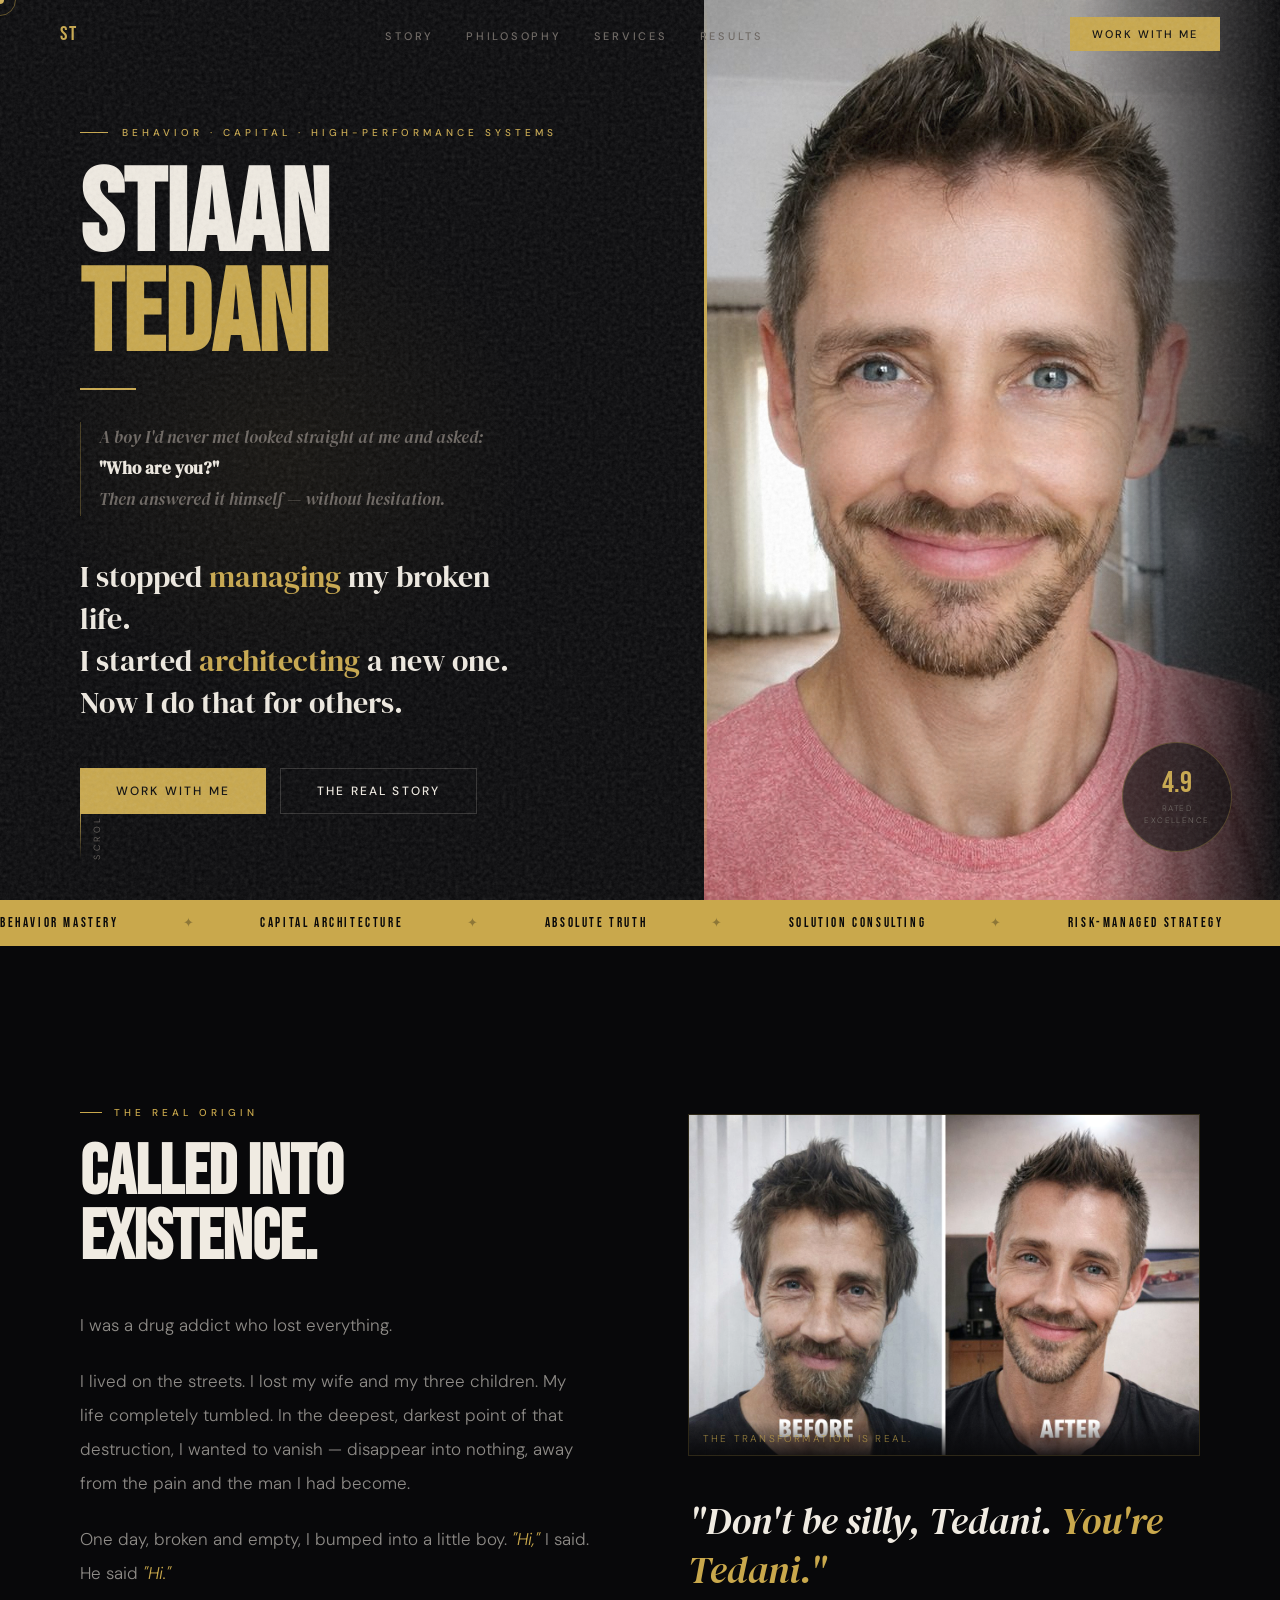
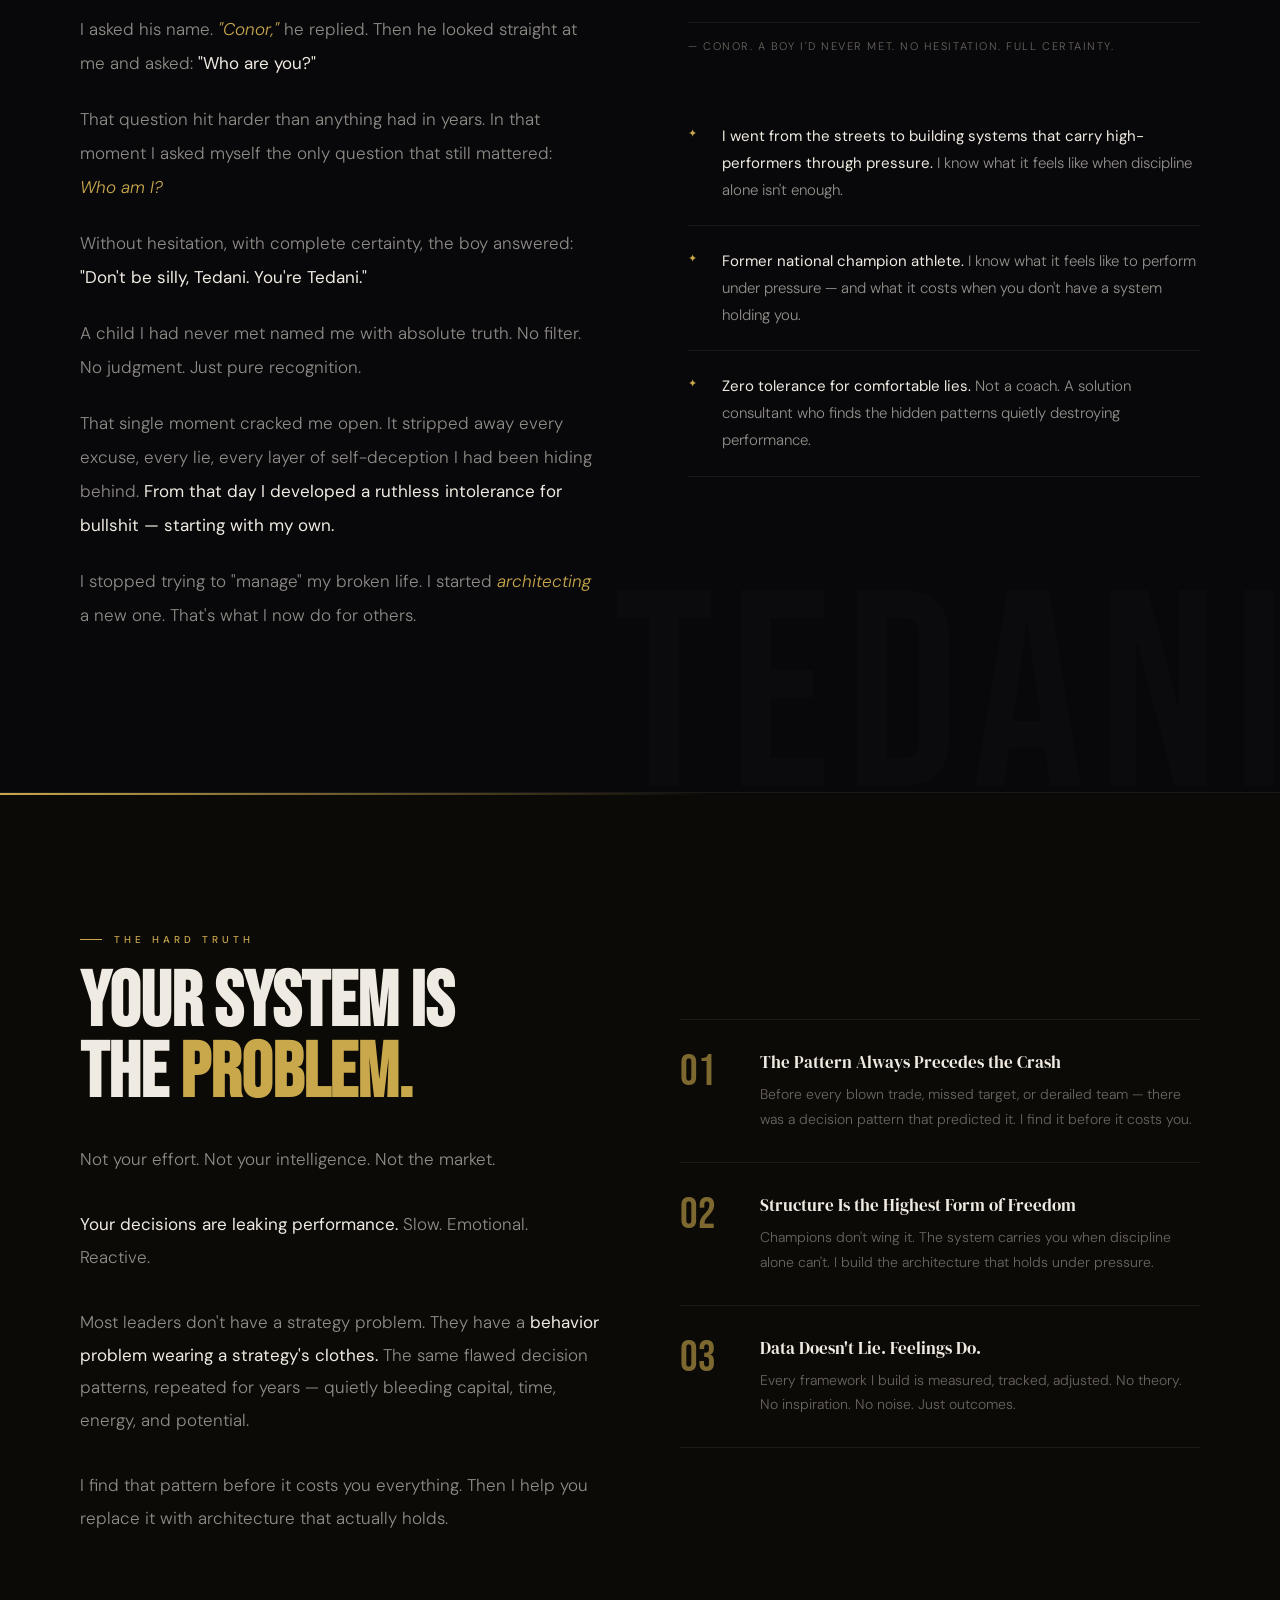
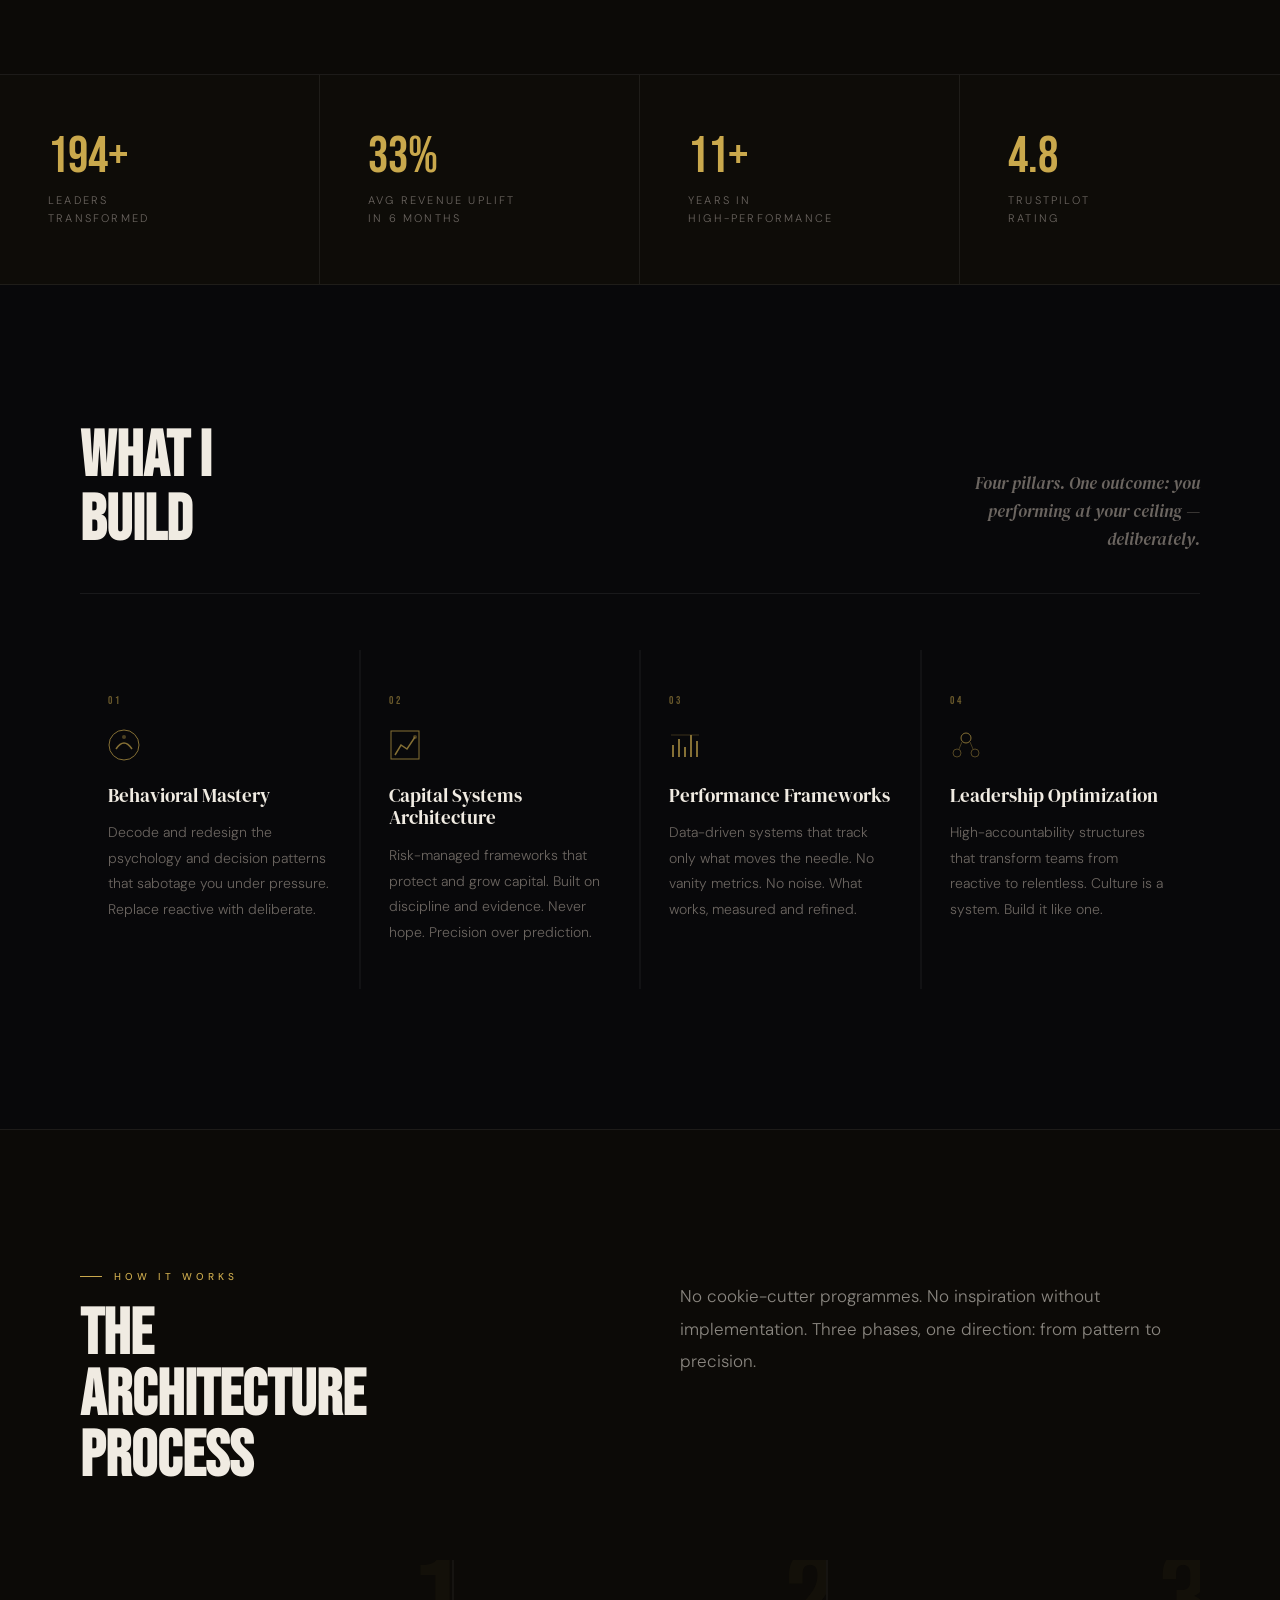
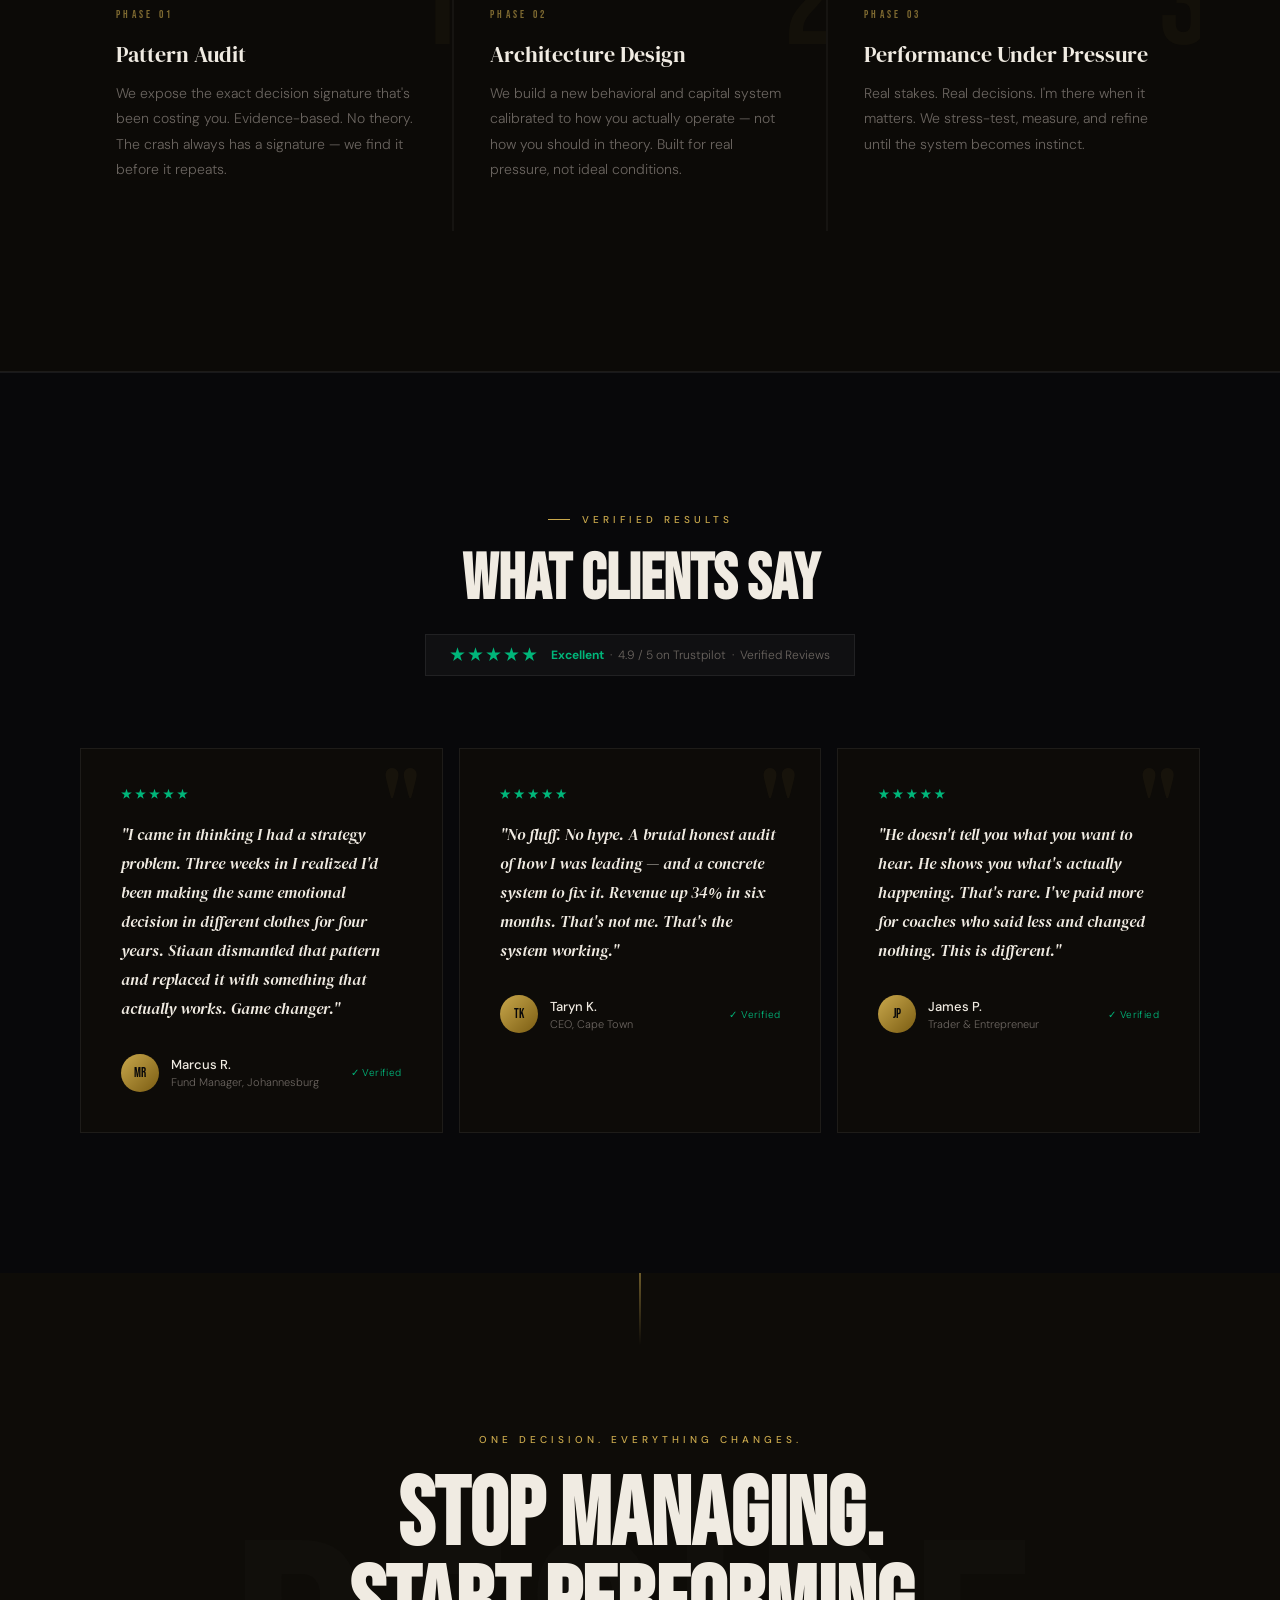
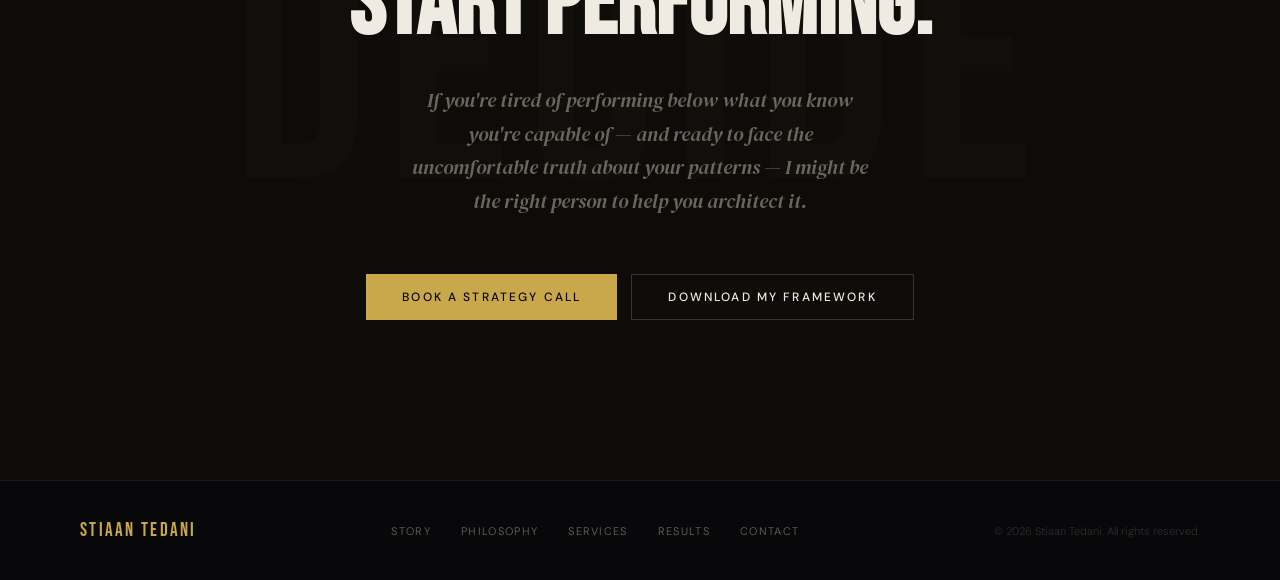
==== commit c763e2b9: "Add files via upload" ====
--- a/index.html
+++ b/index.html
@@ -212,7 +212,15 @@
 @media(max-width:1024px){.metrics{grid-template-columns:repeat(2,1fr)}.process-steps{grid-template-columns:1fr 1fr}}
 @media(max-width:960px){
   nav{padding:0 28px}.nav-links{display:none}
-  .hero{grid-template-columns:1fr;min-height:auto}.hero-right{height:55vw}.hero-left{padding:96px 28px 56px}
+  /* Hero: stack photo on top, text below */
+  .hero{grid-template-columns:1fr;grid-template-rows:auto auto;min-height:auto;display:flex;flex-direction:column}
+  .hero-left{padding:36px 28px 52px;order:2}
+  .hero-right{height:72vw;min-height:260px;order:1;flex-shrink:0}
+  /* Badge: smaller and tucked bottom-left so it doesn't cover face */
+  .hero-badge{bottom:16px;right:16px}
+  .hero-badge-inner{width:82px;height:82px}
+  .hero-badge-num{font-size:22px}
+  .hero-badge-label{font-size:7px}
   .scroll-hint{display:none}
   .origin-section,.truth,.process-header{grid-template-columns:1fr;gap:48px}
   .expertise-grid{grid-template-columns:1fr 1fr}
@@ -222,12 +230,24 @@
   .metrics{padding-top:0;padding-bottom:0}
   .metric-item{padding:40px 28px}
   .process-steps{grid-template-columns:1fr}
+  /* Reduce origin section top padding on mobile */
+  .origin-section{padding-top:72px;padding-bottom:72px}
 }
 @media(max-width:600px){
   .expertise-grid{grid-template-columns:1fr}
   .metrics{grid-template-columns:1fr 1fr}
   footer{flex-direction:column;gap:18px;text-align:center}.footer-links{flex-wrap:wrap;justify-content:center}
   body{cursor:auto}.cursor,.cursor-ring{display:none}
+  /* Mobile font adjustments */
+  .hero-name{font-size:clamp(56px,18vw,80px)}
+  .hero-punch{font-size:clamp(16px,4.5vw,22px)}
+  .hero-origin{font-size:13px}
+  .hero-right{height:80vw}
+  /* Reduce gap between hero text blocks */
+  .hero-origin{margin-bottom:24px}
+  .hero-punch{margin-bottom:28px}
+  .eyebrow{margin-bottom:16px}
+  .name-rule{margin-bottom:20px}
 }
 </style>
 </head>
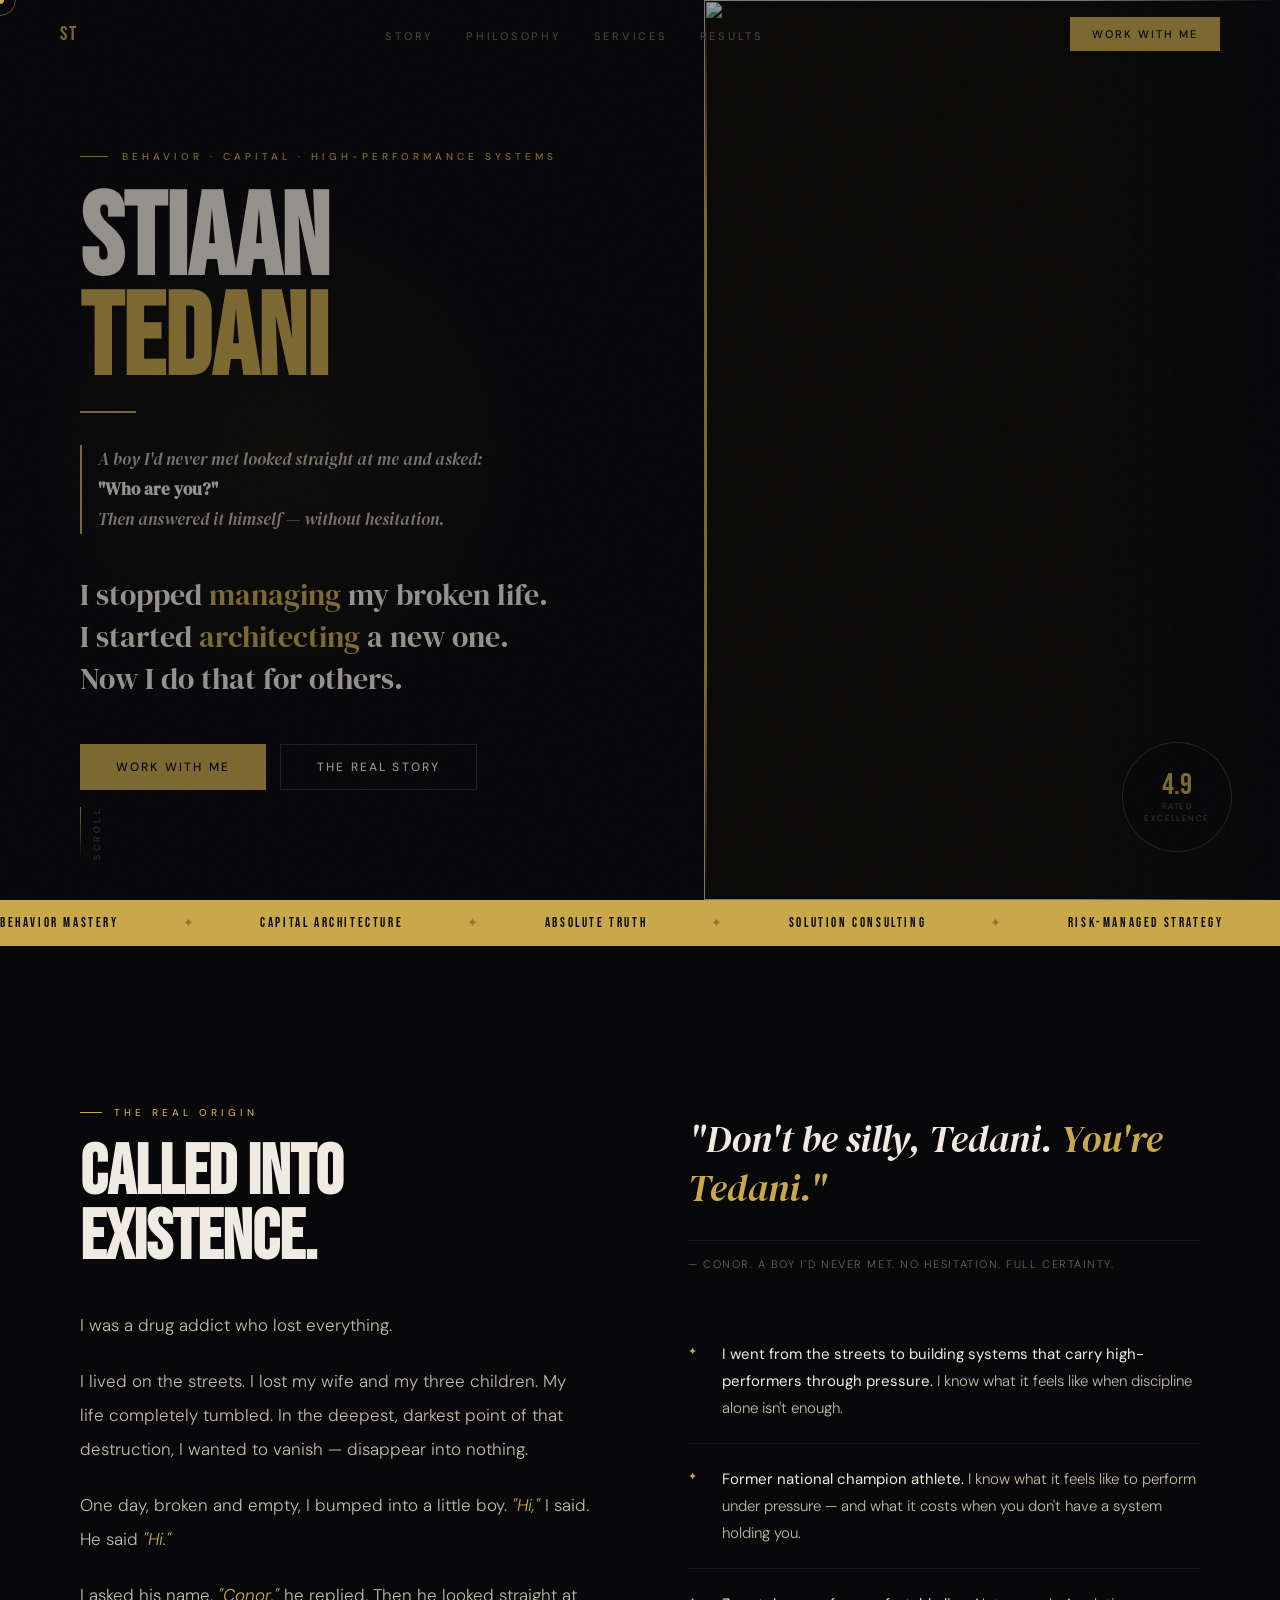
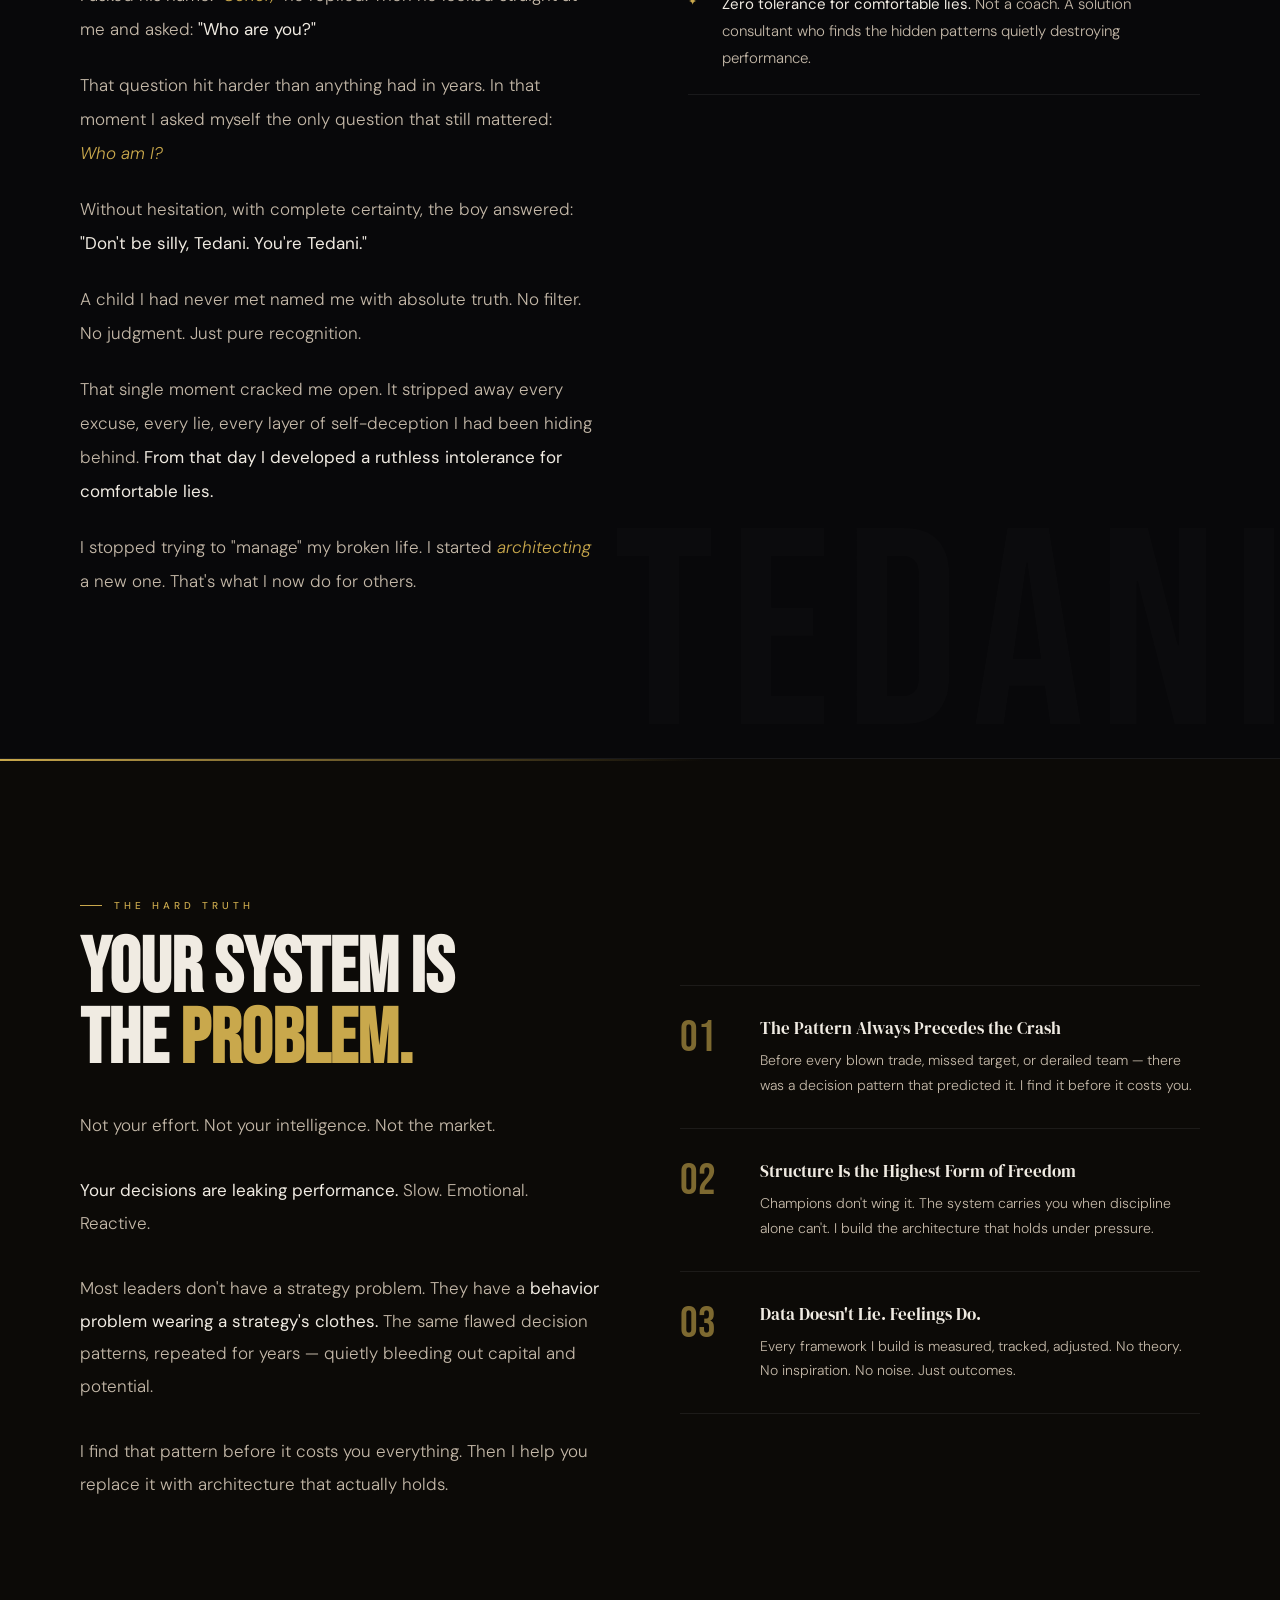
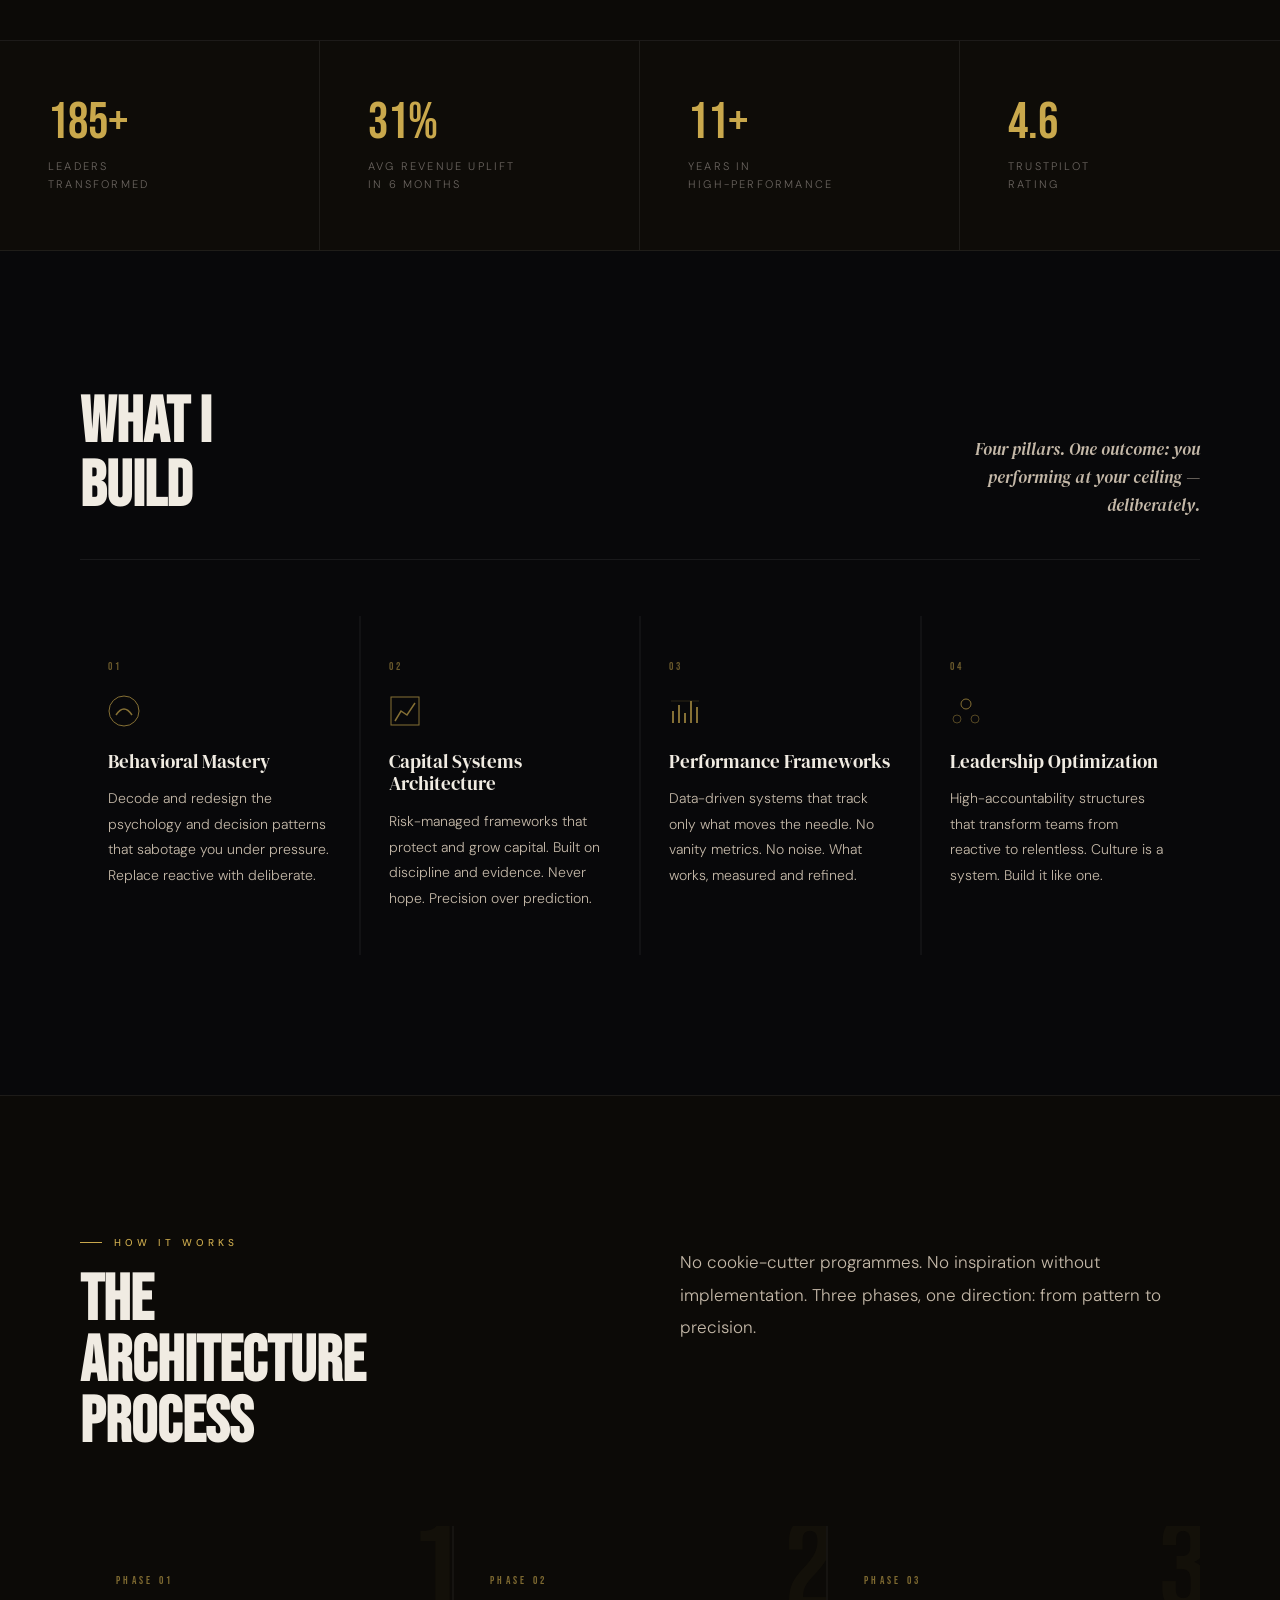
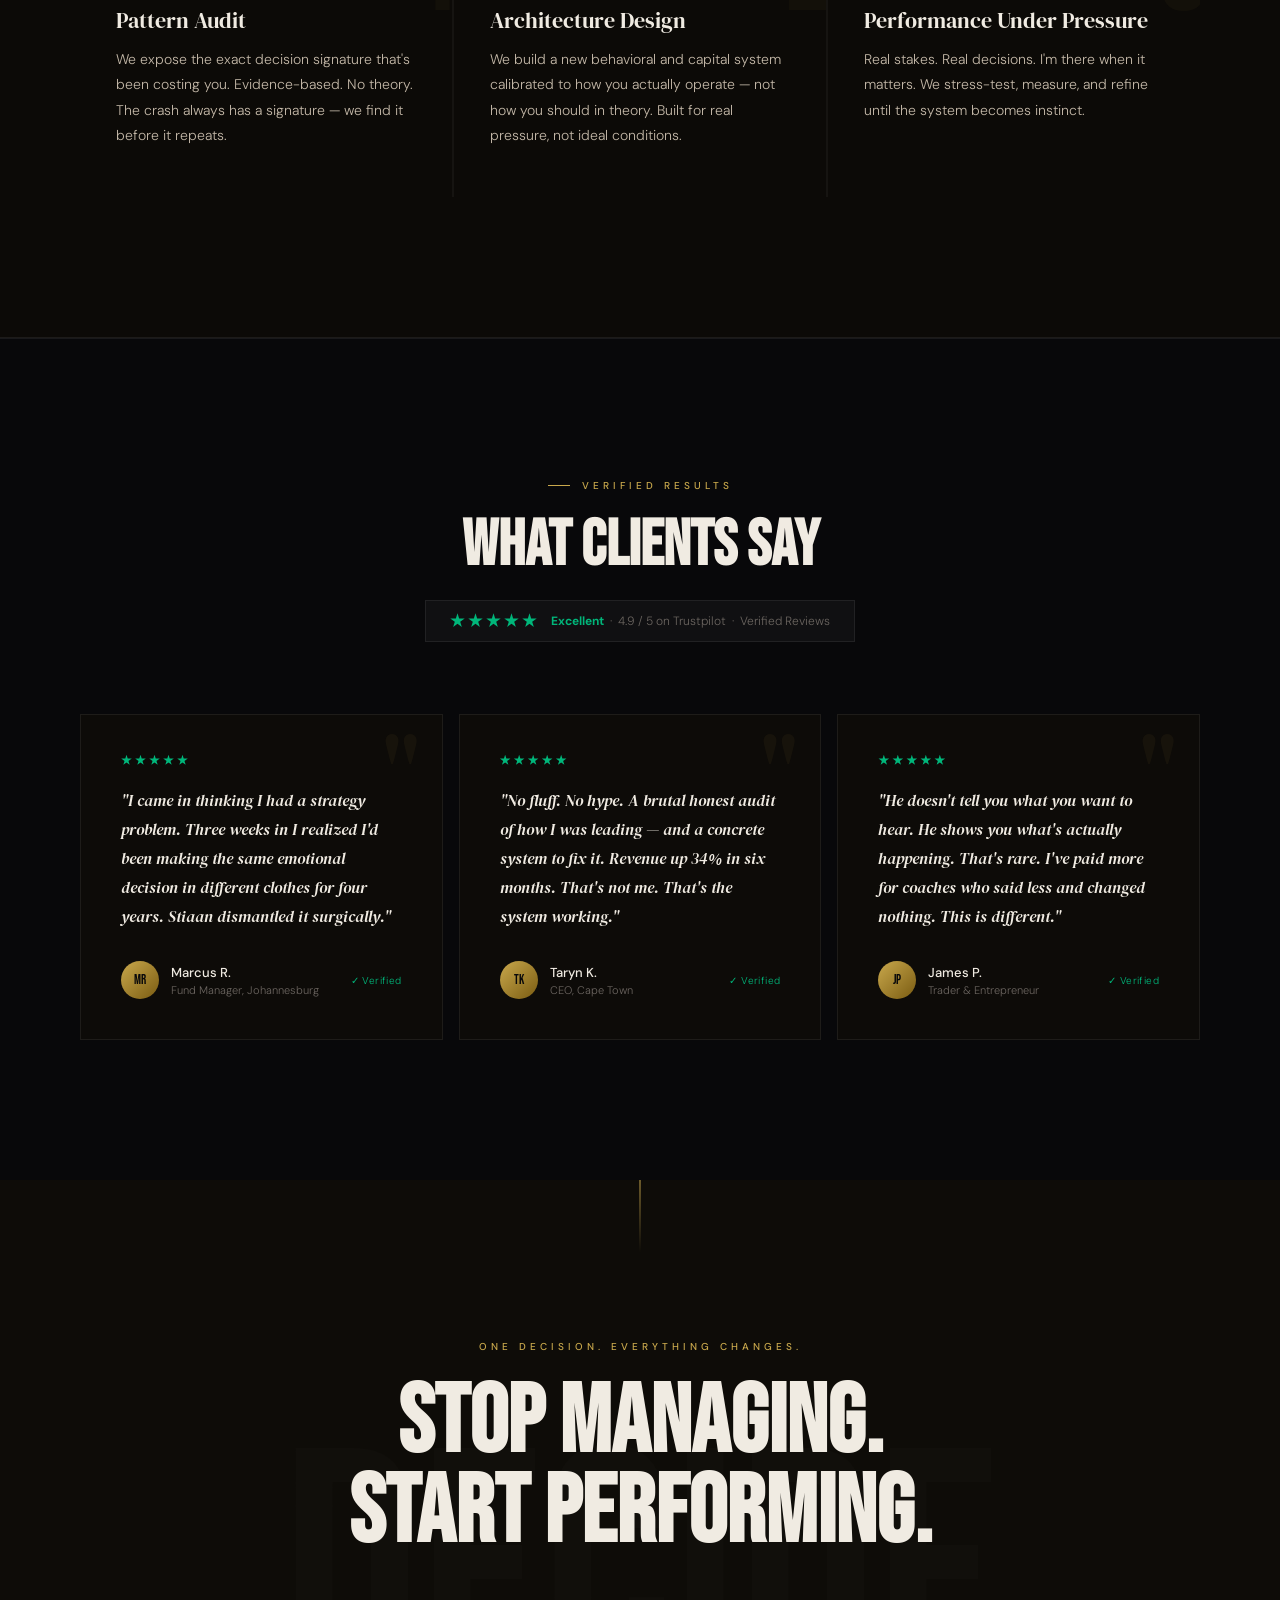
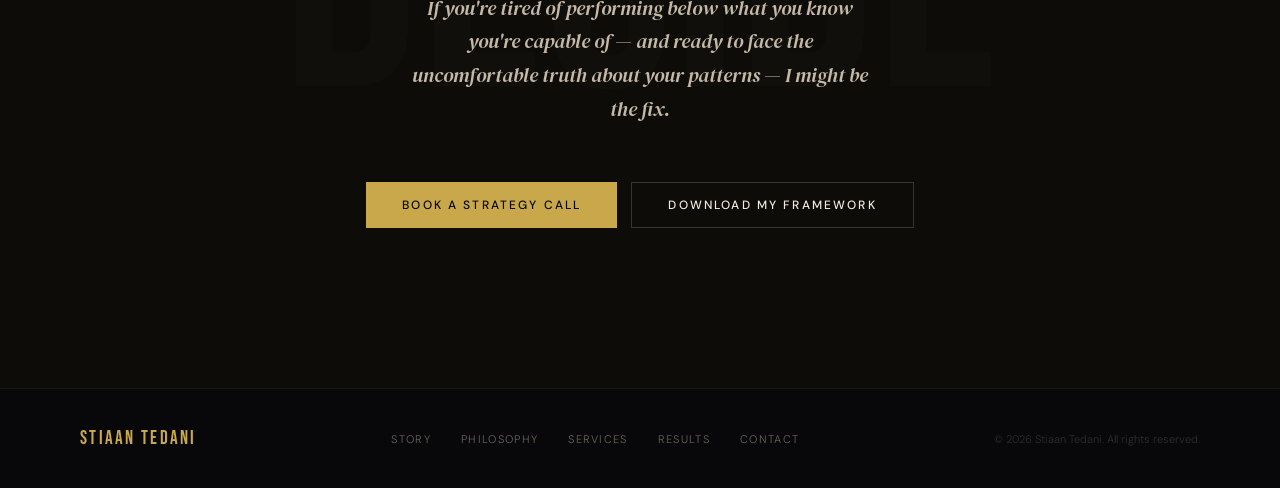
==== commit 75529cb8: "Fix font contrast - increase brightness of DM Serif Display text for better readability" ====
--- a/index.html
+++ b/index.html
@@ -16,14 +16,15 @@
   --dark:#0e0c08;
   --mid:#6b6560;
   --border:rgba(255,255,255,0.07);
+  --text-bright:#c4b8a8;
 }
 html{scroll-behavior:smooth}
 body{background:var(--black);color:var(--off-white);font-family:'DM Sans',sans-serif;font-weight:300;overflow-x:hidden;cursor:none}
-body::before{content:'';position:fixed;inset:0;background-image:url("data:image/svg+xml,%3Csvg viewBox='0 0 256 256' xmlns='http://www.w3.org/2000/svg'%3E%3Cfilter id='noise'%3E%3CfeTurbulence type='fractalNoise' baseFrequency='0.9' numOctaves='4' seed='2'/%3E%3CfeColorMatrix type='saturate' values='0'/%3E%3C/filter%3E%3Crect width='256' height='256' filter='url(%23noise)' opacity='0.5'/%3E%3C/svg%3E");pointer-events:none;z-index:999;opacity:0.28}
+body::before{content:'';position:fixed;inset:0;background-image:url("data:image/svg+xml,%3Csvg viewBox='0 0 256 256' xmlns='http://www.w3.org/2000/svg'%3E%3Cfilter id='noise'%3E%3CfeTurbulence type='fractalNoise' baseFrequency='0.9' numOctaves='4' seed='1'/%3E%3C/filter%3E%3Crect width='256' height='256' fill='%2308080a'/%3E%3Crect width='256' height='256' fill='%23ffffff' filter='url(%23noise)' opacity='0.03'/%3E%3C/svg%3E");pointer-events:none;z-index:999;opacity:0.4}
 
 /* CURSOR */
-.cursor{position:fixed;top:0;left:0;width:8px;height:8px;background:var(--gold);border-radius:50%;pointer-events:none;z-index:10000;transform:translate(-50%,-50%);mix-blend-mode:screen;transition:transform .15s}
-.cursor-ring{position:fixed;top:0;left:0;width:32px;height:32px;border:1px solid rgba(201,168,76,0.45);border-radius:50%;pointer-events:none;z-index:9999;transform:translate(-50%,-50%);transition:width .3s,height .3s,border-color .3s}
+.cursor{position:fixed;top:0;left:0;width:8px;height:8px;background:var(--gold);border-radius:50%;pointer-events:none;z-index:10000;transform:translate(-50%,-50%);mix-blend-mode:screen;transition:width .2s,height .2s}
+.cursor-ring{position:fixed;top:0;left:0;width:32px;height:32px;border:1px solid rgba(201,168,76,0.45);border-radius:50%;pointer-events:none;z-index:9999;transform:translate(-50%,-50%);transition:width .4s cubic-bezier(.2,0,.8,1),height .4s cubic-bezier(.2,0,.8,1)}
 body:has(a:hover) .cursor-ring,body:has(button:hover) .cursor-ring{width:52px;height:52px;border-color:var(--gold)}
 
 /* NAV */
@@ -50,7 +51,7 @@
 
 /* photo credit badge */
 .hero-badge{position:absolute;bottom:48px;right:48px;z-index:4;animation:floatBadge 4s ease-in-out infinite}
-.hero-badge-inner{width:110px;height:110px;border:1px solid rgba(201,168,76,0.3);border-radius:50%;display:flex;flex-direction:column;align-items:center;justify-content:center;background:rgba(8,8,10,0.65);backdrop-filter:blur(10px);gap:4px}
+.hero-badge-inner{width:110px;height:110px;border:1px solid rgba(201,168,76,0.3);border-radius:50%;display:flex;flex-direction:column;align-items:center;justify-content:center;background:rgba(8,8,10,0.55);backdrop-filter:blur(8px)}
 .hero-badge-num{font-family:'Bebas Neue',sans-serif;font-size:30px;color:var(--gold);line-height:1}
 .hero-badge-label{font-size:8px;letter-spacing:.18em;text-transform:uppercase;color:var(--mid);text-align:center;line-height:1.5}
 @keyframes floatBadge{0%,100%{transform:translateY(0)}50%{transform:translateY(-7px)}}
@@ -61,9 +62,9 @@
 .hero-name span{color:var(--gold);display:block}
 .name-rule{width:0;height:2px;background:var(--gold);margin-bottom:32px;animation:expandRule .8s .55s ease forwards}
 @keyframes expandRule{from{width:0}to{width:56px}}
-.hero-origin{font-family:'DM Serif Display',serif;font-style:italic;font-size:clamp(14px,1.5vw,17px);color:var(--mid);margin-bottom:40px;opacity:0;animation:fadeUp .9s .35s ease forwards;line-height:1.85;padding-left:18px;border-left:1px solid rgba(201,168,76,0.3);max-width:420px}
+.hero-origin{font-family:'DM Serif Display',serif;font-style:italic;font-size:clamp(14px,1.5vw,17px);color:var(--text-bright);margin-bottom:40px;opacity:0;animation:fadeUp .9s .35s ease forwards;line-height:1.75;border-left:2px solid var(--gold);padding-left:16px}
 .hero-origin strong{color:var(--off-white);font-style:normal}
-.hero-punch{font-family:'DM Serif Display',serif;font-size:clamp(20px,2.4vw,30px);line-height:1.4;color:var(--off-white);margin-bottom:44px;opacity:0;animation:fadeUp .9s .45s ease forwards;max-width:460px}
+.hero-punch{font-family:'DM Serif Display',serif;font-size:clamp(20px,2.4vw,30px);line-height:1.4;color:var(--off-white);margin-bottom:44px;opacity:0;animation:fadeUp .9s .45s ease forwards;max-width:540px}
 .hero-punch em{color:var(--gold);font-style:normal}
 .hero-cta{display:flex;gap:14px;flex-wrap:wrap;opacity:0;animation:fadeUp .9s .55s ease forwards}
 .scroll-hint{position:absolute;bottom:40px;left:80px;display:flex;align-items:center;gap:10px;opacity:0;animation:fadeUp 1s 1.2s ease forwards}
@@ -72,7 +73,7 @@
 @keyframes scrollPulse{0%,100%{opacity:.4}50%{opacity:1}}
 
 /* BUTTONS */
-.btn-primary{background:var(--gold);color:var(--black);font-size:12px;font-weight:500;letter-spacing:.18em;text-transform:uppercase;padding:15px 36px;border:none;cursor:none;text-decoration:none;display:inline-block;transition:background .2s,transform .2s,box-shadow .2s;position:relative;overflow:hidden}
+.btn-primary{background:var(--gold);color:var(--black);font-size:12px;font-weight:500;letter-spacing:.18em;text-transform:uppercase;padding:15px 36px;border:none;cursor:none;text-decoration:none;display:inline-block;position:relative;overflow:hidden;transition:background .2s,transform .2s,box-shadow .2s}
 .btn-primary::after{content:'';position:absolute;inset:0;background:linear-gradient(to right,transparent,rgba(255,255,255,0.14),transparent);transform:translateX(-100%);transition:transform .5s}
 .btn-primary:hover::after{transform:translateX(100%)}
 .btn-primary:hover{background:var(--gold-light);transform:translateY(-2px);box-shadow:0 10px 36px rgba(201,168,76,0.22)}
@@ -100,9 +101,9 @@
 
 /* ORIGIN */
 .origin-section{padding:160px 80px;display:grid;grid-template-columns:1fr 1fr;gap:96px;align-items:start;border-bottom:1px solid var(--border);position:relative;overflow:hidden}
-.origin-section::before{content:'TEDANI';position:absolute;font-family:'Bebas Neue',sans-serif;font-size:280px;color:rgba(255,255,255,0.012);bottom:-50px;right:-20px;pointer-events:none;letter-spacing:.05em;line-height:1}
+.origin-section::before{content:'TEDANI';position:absolute;font-family:'Bebas Neue',sans-serif;font-size:280px;color:rgba(255,255,255,0.012);bottom:-50px;right:-20px;pointer-events:none;letter-spacing:.05em;z-index:0}
 .origin-headline{font-family:'Bebas Neue',sans-serif;font-size:clamp(48px,5.5vw,80px);line-height:.93;color:var(--off-white);margin-bottom:36px}
-.origin-body{font-size:17px;line-height:2;color:rgba(240,235,226,0.58)}
+.origin-body{font-size:17px;line-height:2;color:var(--text-bright)}
 .origin-body p{margin-bottom:22px}
 .origin-body p:last-child{margin-bottom:0}
 .origin-body strong{color:var(--off-white);font-weight:400}
@@ -113,7 +114,7 @@
 .origin-attribution{font-size:11px;letter-spacing:.14em;text-transform:uppercase;color:var(--mid);margin-bottom:48px}
 .origin-fact{padding:22px 0;border-bottom:1px solid var(--border);display:flex;gap:18px;align-items:flex-start}
 .fact-marker{color:var(--gold);font-size:11px;padding-top:3px;min-width:16px}
-.fact-text{font-size:15px;line-height:1.78;color:rgba(240,235,226,0.6)}
+.fact-text{font-size:15px;line-height:1.78;color:var(--text-bright)}
 .fact-text strong{color:var(--off-white);font-weight:400}
 
 /* TRUTH */
@@ -121,7 +122,7 @@
 .truth::before{content:'';position:absolute;top:0;left:0;width:100%;height:2px;background:linear-gradient(to right,var(--gold) 0%,transparent 55%)}
 .truth-headline{font-family:'Bebas Neue',sans-serif;font-size:clamp(50px,6vw,88px);line-height:.93;color:var(--off-white);margin-bottom:32px}
 .truth-headline em{color:var(--gold);font-style:normal}
-.truth-body{font-size:17px;line-height:1.92;color:rgba(240,235,226,0.58)}
+.truth-body{font-size:17px;line-height:1.92;color:var(--text-bright)}
 .truth-body strong{color:var(--off-white);font-weight:400}
 .truth-right{display:flex;flex-direction:column}
 .truth-stat{padding:30px 0;border-bottom:1px solid var(--border);display:flex;gap:24px;align-items:flex-start;transition:padding-left .3s;cursor:default}
@@ -130,7 +131,7 @@
 .stat-num{font-family:'Bebas Neue',sans-serif;font-size:44px;color:var(--gold);line-height:1;min-width:56px;opacity:.6;transition:opacity .3s}
 .truth-stat:hover .stat-num{opacity:1}
 .stat-title{font-family:'DM Serif Display',serif;font-size:17px;color:var(--off-white);margin-bottom:8px}
-.stat-desc{font-size:14px;color:var(--mid);line-height:1.78}
+.stat-desc{font-size:14px;color:var(--text-bright);line-height:1.78}
 
 /* METRICS */
 .metrics{padding:0;background:var(--dark);display:grid;grid-template-columns:repeat(4,1fr);border-bottom:1px solid var(--border)}
@@ -143,29 +144,29 @@
 .expertise{padding:140px 80px;background:var(--black)}
 .expertise-header{display:flex;justify-content:space-between;align-items:flex-end;margin-bottom:56px;border-bottom:1px solid var(--border);padding-bottom:40px}
 .expertise-title{font-family:'Bebas Neue',sans-serif;font-size:clamp(44px,5vw,72px);line-height:1;color:var(--off-white)}
-.expertise-intro{font-family:'DM Serif Display',serif;font-style:italic;font-size:17px;color:var(--mid);max-width:300px;text-align:right;line-height:1.65}
+.expertise-intro{font-family:'DM Serif Display',serif;font-style:italic;font-size:17px;color:var(--text-bright);max-width:300px;text-align:right;line-height:1.65}
 .expertise-grid{display:grid;grid-template-columns:repeat(4,1fr);gap:2px;background:rgba(255,255,255,0.04)}
 .expertise-card{background:var(--black);padding:44px 28px;position:relative;overflow:hidden;transition:background .35s}
-.expertise-card::before{content:'';position:absolute;bottom:0;left:0;width:100%;height:2px;background:var(--gold);transform:scaleX(0);transform-origin:left;transition:transform .45s cubic-bezier(.4,0,.2,1)}
+.expertise-card::before{content:'';position:absolute;bottom:0;left:0;width:100%;height:2px;background:var(--gold);transform:scaleX(0);transform-origin:left;transition:transform .45s cubic-bezier(.2,0,.8,1)}
 .expertise-card:hover::before{transform:scaleX(1)}
 .expertise-card:hover{background:#0f0d0a}
 .card-num{font-family:'Bebas Neue',sans-serif;font-size:11px;letter-spacing:.3em;color:var(--gold);margin-bottom:22px;opacity:.5}
 .card-icon{width:32px;height:32px;margin-bottom:18px;opacity:.65;transition:opacity .3s}
 .expertise-card:hover .card-icon{opacity:1}
 .card-title{font-family:'DM Serif Display',serif;font-size:19px;color:var(--off-white);margin-bottom:14px;line-height:1.2}
-.card-desc{font-size:14px;color:var(--mid);line-height:1.82}
+.card-desc{font-size:14px;color:var(--text-bright);line-height:1.82}
 
 /* PROCESS */
 .process{padding:140px 80px;background:#0c0a07;border-top:1px solid var(--border);border-bottom:1px solid var(--border)}
 .process-header{display:grid;grid-template-columns:1fr 1fr;gap:80px;margin-bottom:72px}
 .process-title{font-family:'Bebas Neue',sans-serif;font-size:clamp(42px,5vw,68px);line-height:.95;color:var(--off-white)}
-.process-intro{font-size:17px;line-height:1.92;color:rgba(240,235,226,0.55);padding-top:10px}
+.process-intro{font-size:17px;line-height:1.92;color:var(--text-bright);padding-top:10px}
 .process-steps{display:grid;grid-template-columns:repeat(3,1fr);gap:2px;background:rgba(255,255,255,0.04)}
 .process-step{background:#0c0a07;padding:48px 36px;position:relative;overflow:hidden}
-.process-step::before{content:attr(data-step);position:absolute;top:-20px;right:-10px;font-family:'Bebas Neue',sans-serif;font-size:130px;color:rgba(201,168,76,0.04);line-height:1;pointer-events:none}
+.process-step::before{content:attr(data-step);position:absolute;top:-20px;right:-10px;font-family:'Bebas Neue',sans-serif;font-size:130px;color:rgba(201,168,76,0.04);line-height:1;pointer-events:none;z-index:0}
 .step-num{font-family:'Bebas Neue',sans-serif;font-size:11px;letter-spacing:.3em;color:var(--gold);margin-bottom:20px;opacity:.6}
 .step-title{font-family:'DM Serif Display',serif;font-size:22px;color:var(--off-white);margin-bottom:14px;line-height:1.2}
-.step-desc{font-size:14px;color:var(--mid);line-height:1.82}
+.step-desc{font-size:14px;color:var(--text-bright);line-height:1.82}
 
 /* REVIEWS */
 .reviews{padding:140px 80px;background:var(--black);border-top:1px solid var(--border)}
@@ -191,11 +192,11 @@
 
 /* CTA */
 .cta-section{padding:160px 80px;background:var(--dark);text-align:center;position:relative;overflow:hidden}
-.cta-section::before{content:'DECIDE';position:absolute;font-family:'Bebas Neue',sans-serif;font-size:340px;color:rgba(255,255,255,0.011);top:50%;left:50%;transform:translate(-50%,-50%);white-space:nowrap;pointer-events:none;letter-spacing:.05em}
+.cta-section::before{content:'DECIDE';position:absolute;font-family:'Bebas Neue',sans-serif;font-size:340px;color:rgba(255,255,255,0.011);top:50%;left:50%;transform:translate(-50%,-50%);white-space:nowrap;pointer-events:none;z-index:0}
 .cta-section::after{content:'';position:absolute;top:0;left:50%;width:1px;height:72px;background:linear-gradient(to bottom,var(--gold),transparent);transform:translateX(-50%)}
 .cta-label{font-size:10px;letter-spacing:.4em;text-transform:uppercase;color:var(--gold);margin-bottom:26px;font-weight:500}
 .cta-headline{font-family:'Bebas Neue',sans-serif;font-size:clamp(52px,7.5vw,108px);line-height:.93;color:var(--off-white);margin-bottom:34px}
-.cta-sub{font-family:'DM Serif Display',serif;font-style:italic;font-size:20px;color:var(--mid);margin:0 auto 56px;max-width:460px;line-height:1.68}
+.cta-sub{font-family:'DM Serif Display',serif;font-style:italic;font-size:20px;color:var(--text-bright);margin:0 auto 56px;max-width:460px;line-height:1.68}
 .cta-buttons{display:flex;gap:14px;justify-content:center;flex-wrap:wrap;position:relative;z-index:2}
 
 /* FOOTER */
@@ -212,11 +213,9 @@
 @media(max-width:1024px){.metrics{grid-template-columns:repeat(2,1fr)}.process-steps{grid-template-columns:1fr 1fr}}
 @media(max-width:960px){
   nav{padding:0 28px}.nav-links{display:none}
-  /* Hero: stack photo on top, text below */
   .hero{grid-template-columns:1fr;grid-template-rows:auto auto;min-height:auto;display:flex;flex-direction:column}
   .hero-left{padding:36px 28px 52px;order:2}
   .hero-right{height:72vw;min-height:260px;order:1;flex-shrink:0}
-  /* Badge: smaller and tucked bottom-left so it doesn't cover face */
   .hero-badge{bottom:16px;right:16px}
   .hero-badge-inner{width:82px;height:82px}
   .hero-badge-num{font-size:22px}
@@ -230,7 +229,6 @@
   .metrics{padding-top:0;padding-bottom:0}
   .metric-item{padding:40px 28px}
   .process-steps{grid-template-columns:1fr}
-  /* Reduce origin section top padding on mobile */
   .origin-section{padding-top:72px;padding-bottom:72px}
 }
 @media(max-width:600px){
@@ -238,12 +236,10 @@
   .metrics{grid-template-columns:1fr 1fr}
   footer{flex-direction:column;gap:18px;text-align:center}.footer-links{flex-wrap:wrap;justify-content:center}
   body{cursor:auto}.cursor,.cursor-ring{display:none}
-  /* Mobile font adjustments */
   .hero-name{font-size:clamp(56px,18vw,80px)}
   .hero-punch{font-size:clamp(16px,4.5vw,22px)}
   .hero-origin{font-size:13px}
   .hero-right{height:80vw}
-  /* Reduce gap between hero text blocks */
   .hero-origin{margin-bottom:24px}
   .hero-punch{margin-bottom:28px}
   .eyebrow{margin-bottom:16px}
@@ -289,7 +285,7 @@
     </div>
   </div>
   <div class="hero-right">
-    <img src="[data-uri]" alt="Stiaan Tedani">
+    <img src="[data-uri]" alt="" style="width:100%;height:100%;object-fit:cover;object-position:center top;filter:contrast(1.05) saturate(0.9);display:block">
     <div class="hero-badge">
       <div class="hero-badge-inner">
         <div class="hero-badge-num">4.9</div>
@@ -332,22 +328,17 @@
     <h2 class="origin-headline reveal reveal-delay-1">CALLED INTO<br>EXISTENCE.</h2>
     <div class="origin-body reveal reveal-delay-2">
       <p>I was a drug addict who lost everything.</p>
-      <p>I lived on the streets. I lost my wife and my three children. My life completely tumbled. In the deepest, darkest point of that destruction, I wanted to vanish — disappear into nothing, away from the pain and the man I had become.</p>
+      <p>I lived on the streets. I lost my wife and my three children. My life completely tumbled. In the deepest, darkest point of that destruction, I wanted to vanish — disappear into nothing.</p>
       <p>One day, broken and empty, I bumped into a little boy. <em>"Hi,"</em> I said. He said <em>"Hi."</em></p>
       <p>I asked his name. <em>"Conor,"</em> he replied. Then he looked straight at me and asked: <strong>"Who are you?"</strong></p>
       <p>That question hit harder than anything had in years. In that moment I asked myself the only question that still mattered: <em>Who am I?</em></p>
       <p>Without hesitation, with complete certainty, the boy answered: <strong>"Don't be silly, Tedani. You're Tedani."</strong></p>
       <p>A child I had never met named me with absolute truth. No filter. No judgment. Just pure recognition.</p>
-      <p>That single moment cracked me open. It stripped away every excuse, every lie, every layer of self-deception I had been hiding behind. <strong>From that day I developed a ruthless intolerance for bullshit — starting with my own.</strong></p>
+      <p>That single moment cracked me open. It stripped away every excuse, every lie, every layer of self-deception I had been hiding behind. <strong>From that day I developed a ruthless intolerance for comfortable lies.</strong></p>
       <p>I stopped trying to "manage" my broken life. I started <em>architecting</em> a new one. That's what I now do for others.</p>
     </div>
   </div>
   <div class="origin-right reveal reveal-delay-2">
-    <div style="margin-bottom:40px;border:1px solid rgba(201,168,76,0.2);overflow:hidden;position:relative">
-      <img src="[data-uri]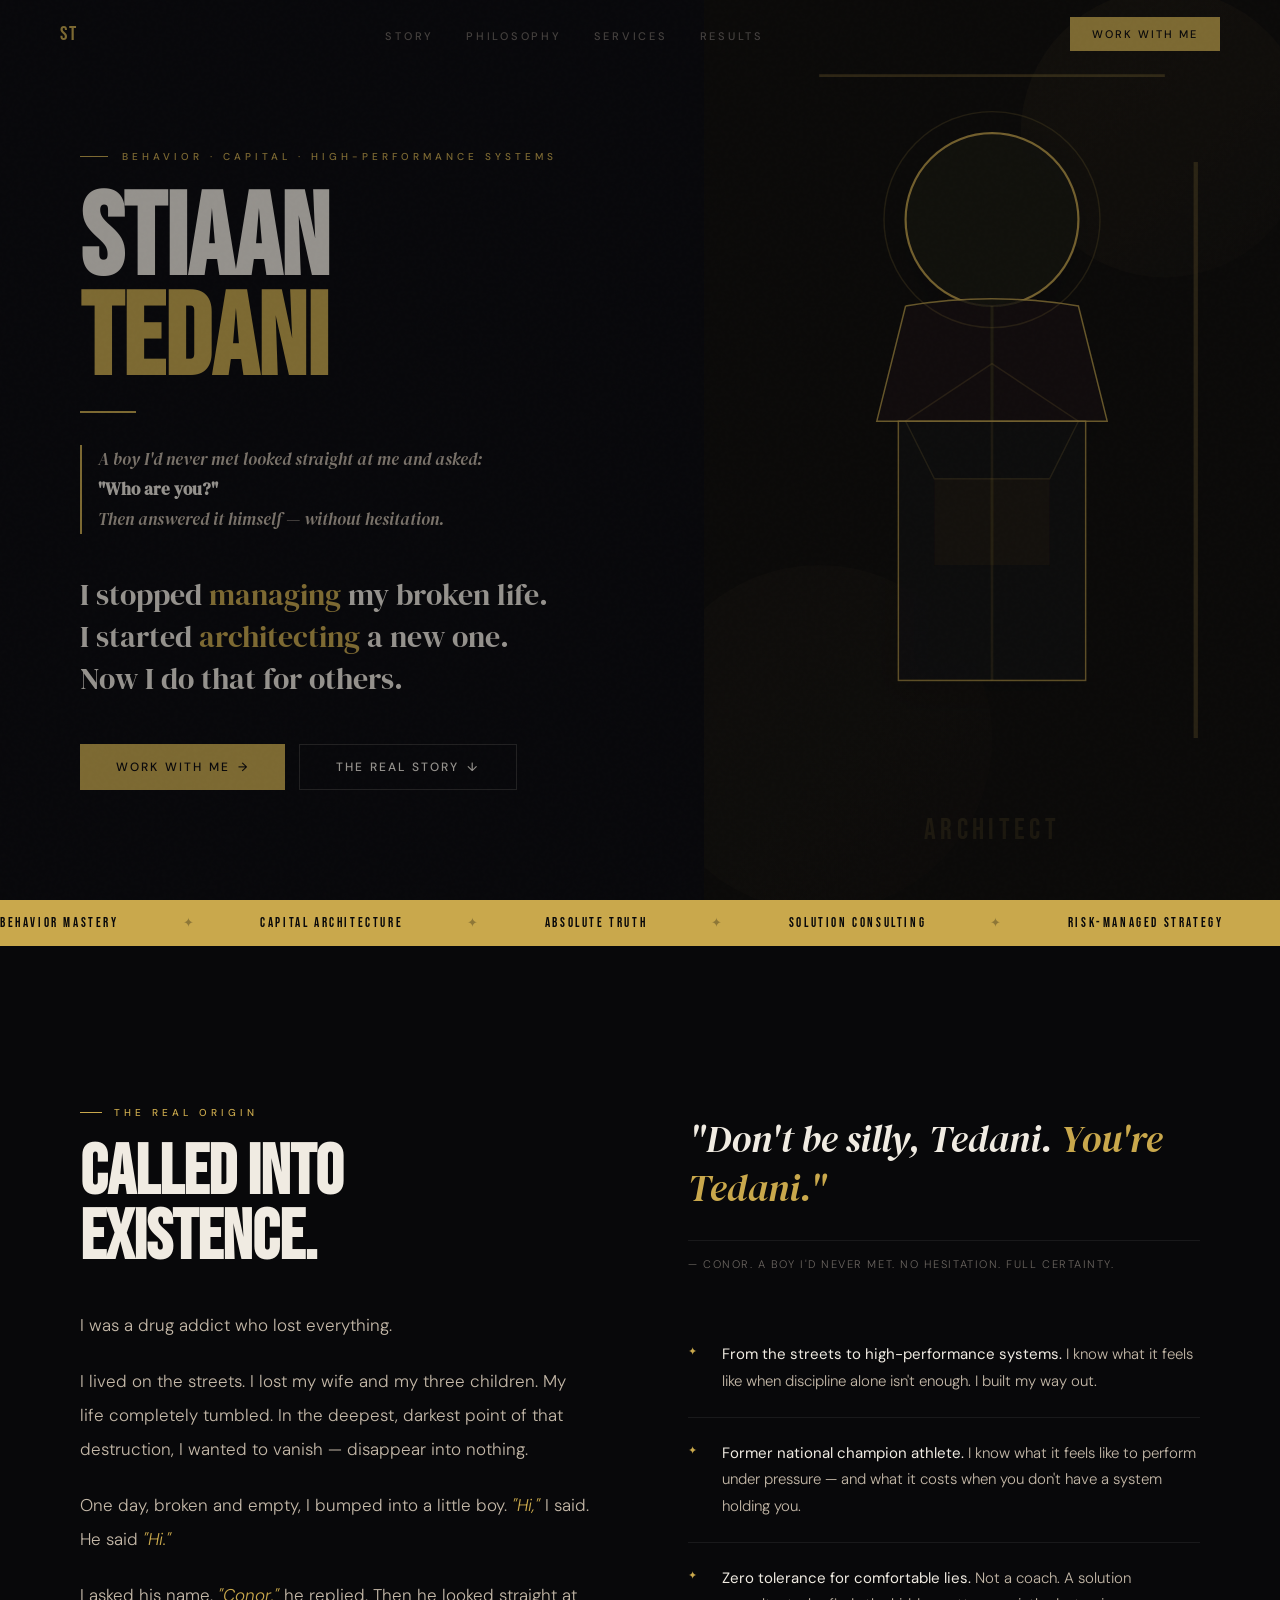
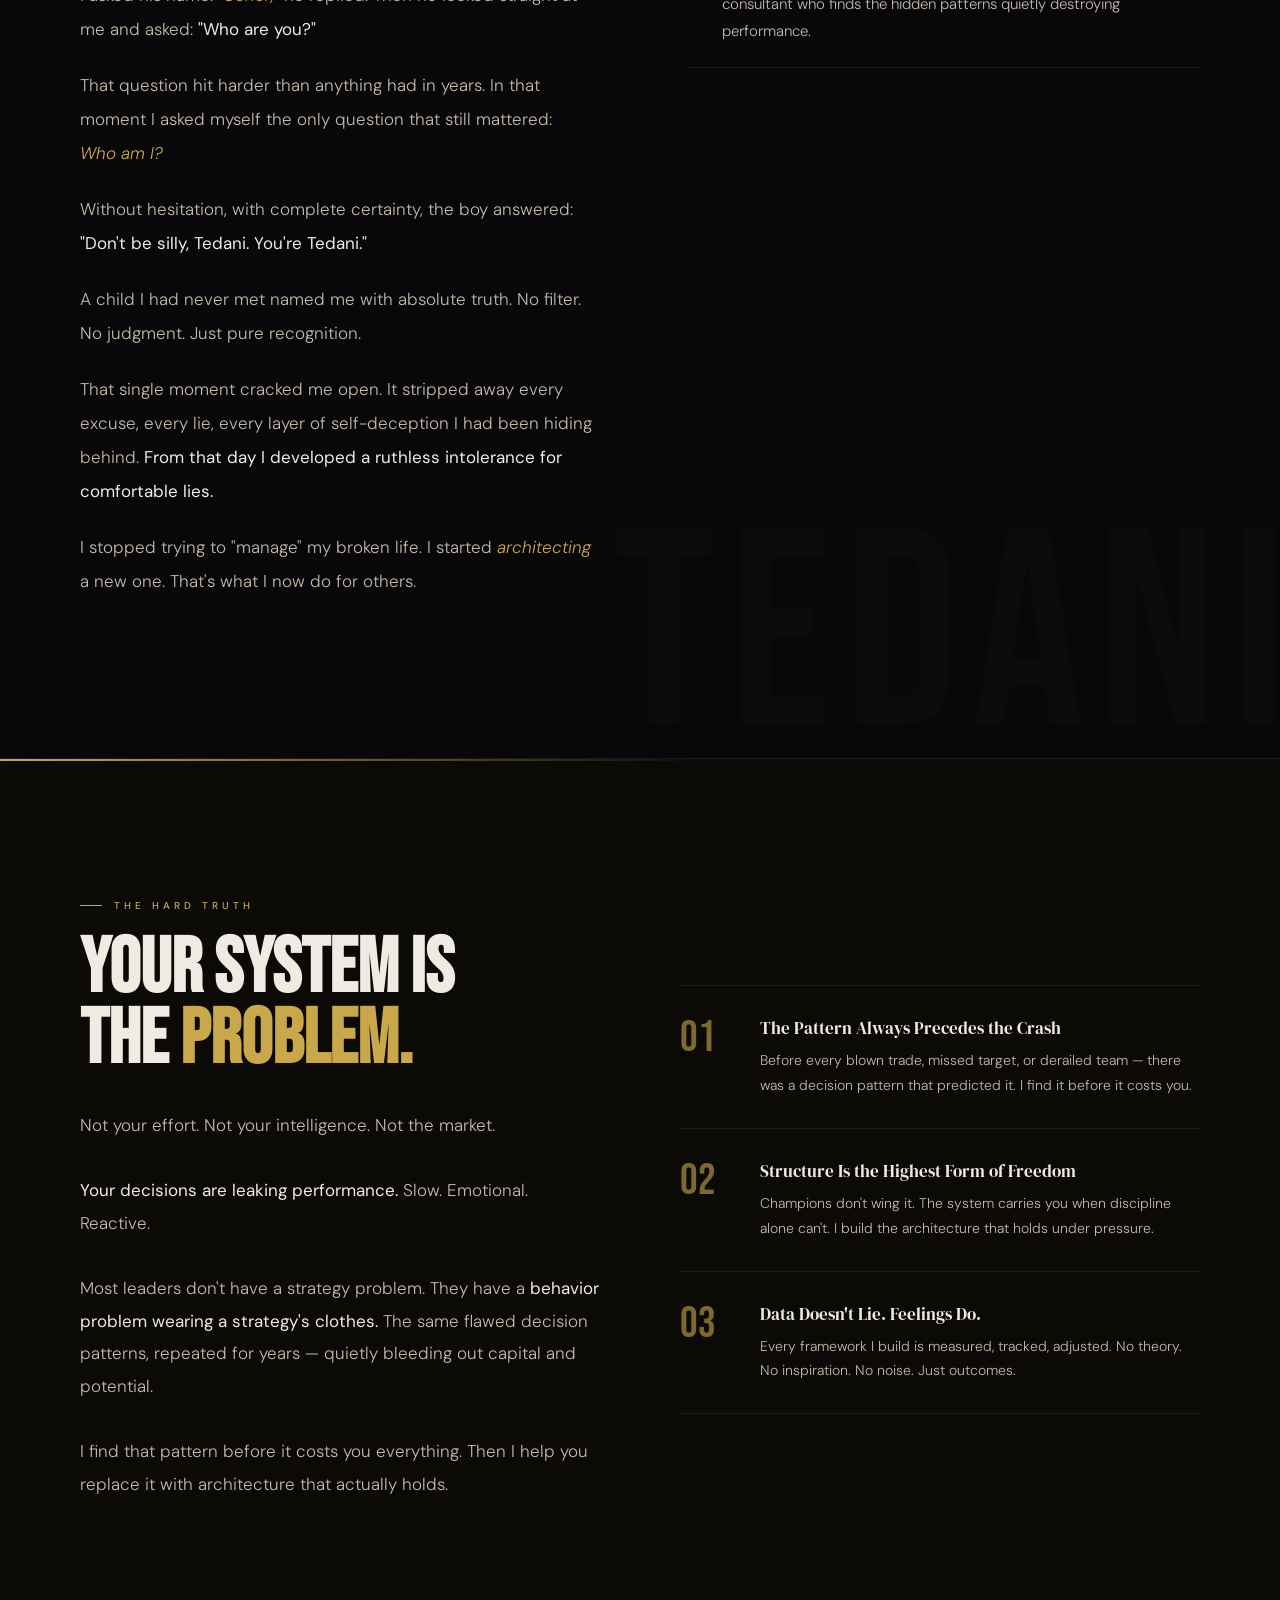
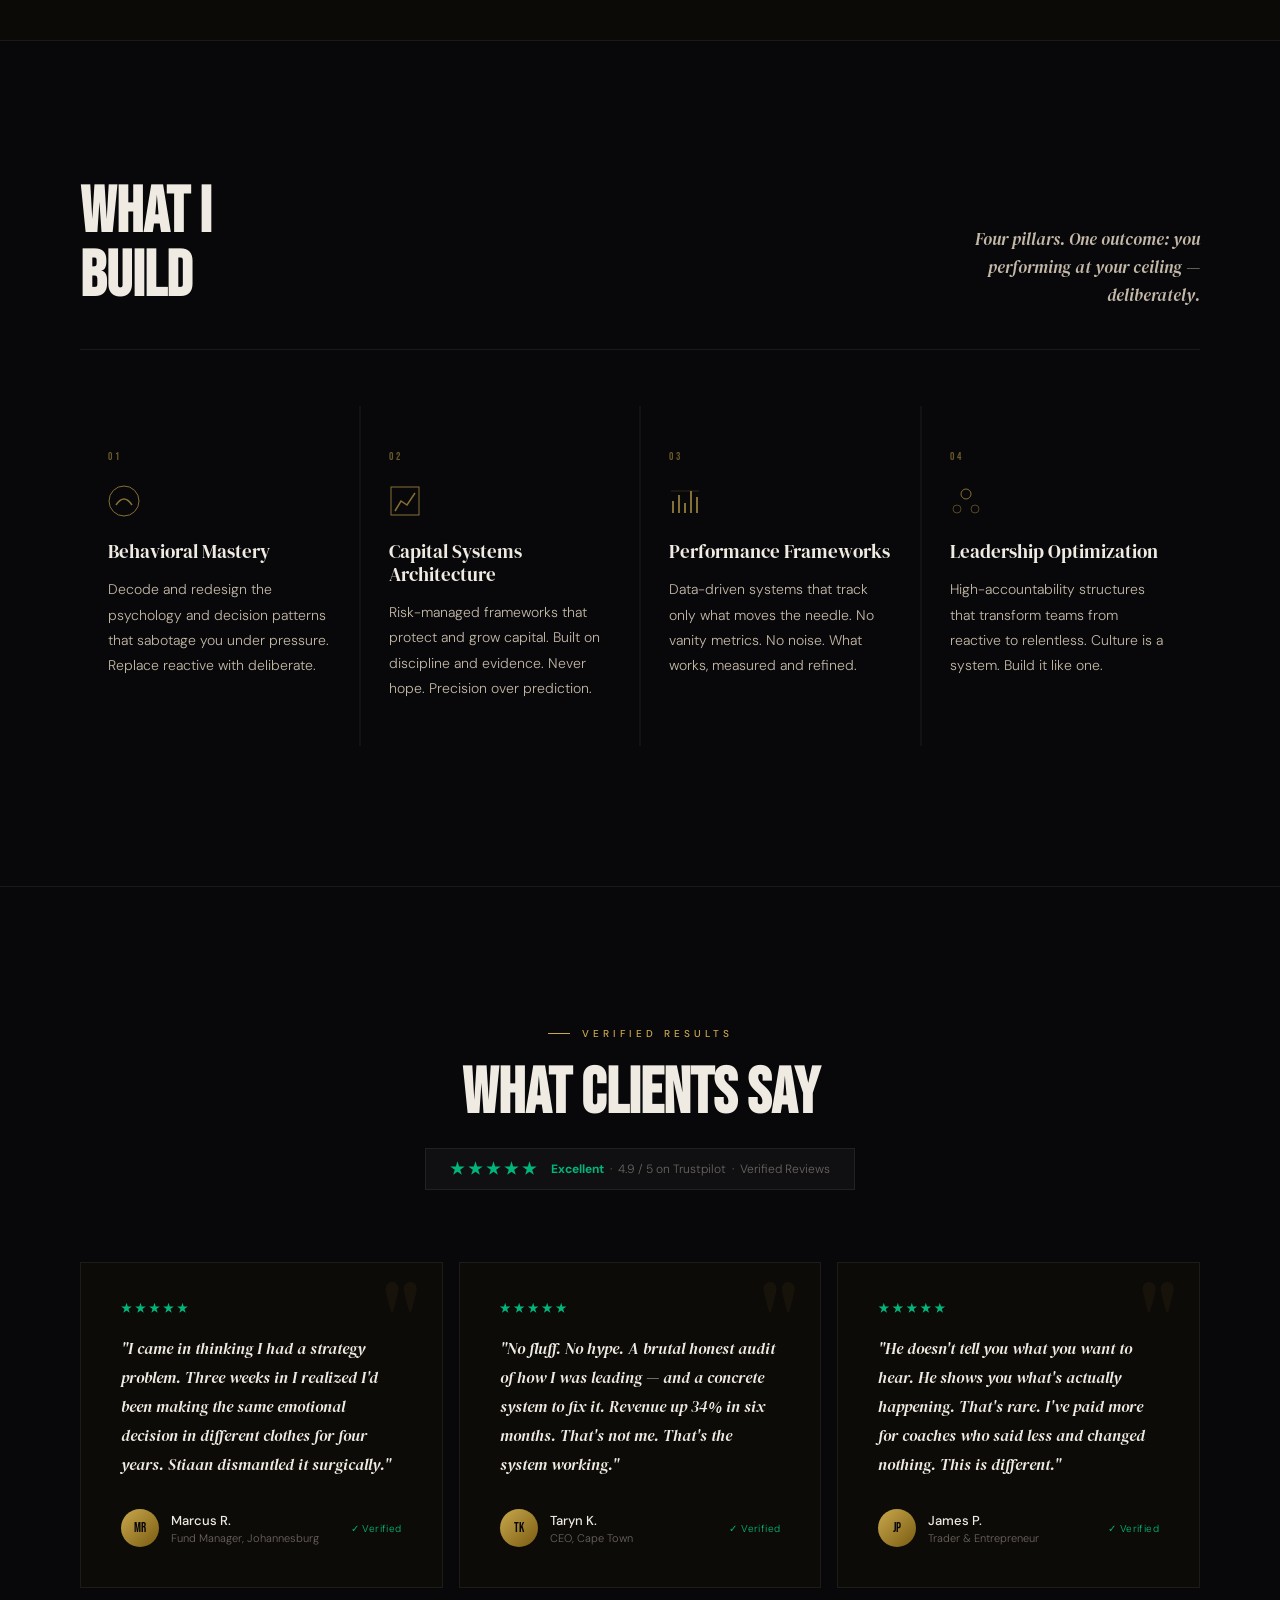
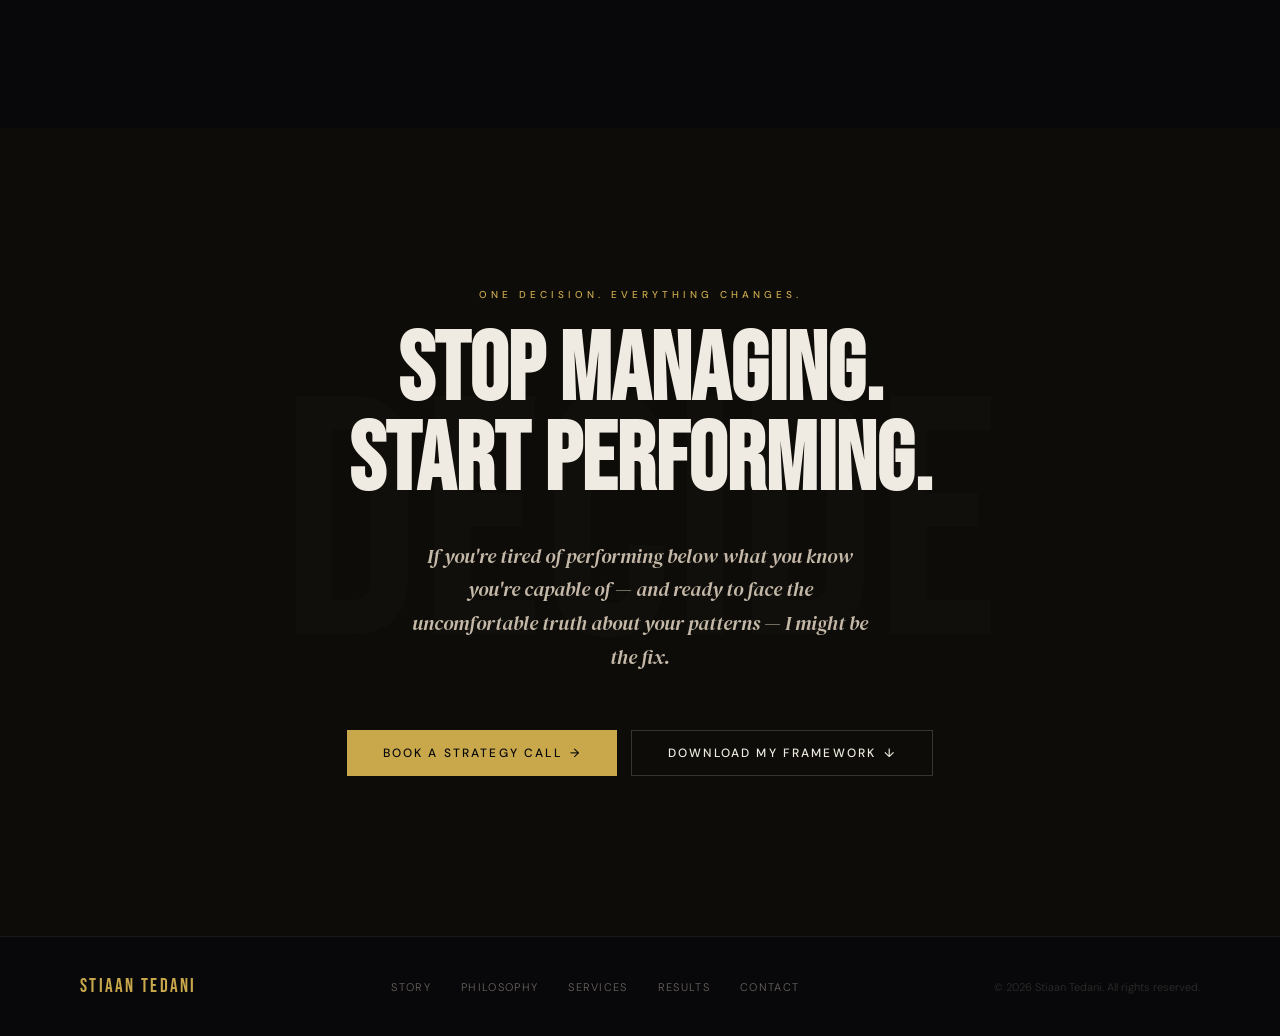
==== commit bdb64c94: "Replace photo with geometric SVG illustration, keep clean minimalist design with improved contrast" ====
--- a/index.html
+++ b/index.html
@@ -12,24 +12,18 @@
   --off-white:#f0ebe2;
   --gold:#c9a84c;
   --gold-light:#e8c97a;
-  --gold-dim:rgba(201,168,76,0.1);
   --dark:#0e0c08;
   --mid:#6b6560;
   --border:rgba(255,255,255,0.07);
   --text-bright:#c4b8a8;
 }
 html{scroll-behavior:smooth}
-body{background:var(--black);color:var(--off-white);font-family:'DM Sans',sans-serif;font-weight:300;overflow-x:hidden;cursor:none}
+body{background:var(--black);color:var(--off-white);font-family:'DM Sans',sans-serif;font-weight:300;overflow-x:hidden}
 body::before{content:'';position:fixed;inset:0;background-image:url("data:image/svg+xml,%3Csvg viewBox='0 0 256 256' xmlns='http://www.w3.org/2000/svg'%3E%3Cfilter id='noise'%3E%3CfeTurbulence type='fractalNoise' baseFrequency='0.9' numOctaves='4' seed='1'/%3E%3C/filter%3E%3Crect width='256' height='256' fill='%2308080a'/%3E%3Crect width='256' height='256' fill='%23ffffff' filter='url(%23noise)' opacity='0.03'/%3E%3C/svg%3E");pointer-events:none;z-index:999;opacity:0.4}
 
-/* CURSOR */
-.cursor{position:fixed;top:0;left:0;width:8px;height:8px;background:var(--gold);border-radius:50%;pointer-events:none;z-index:10000;transform:translate(-50%,-50%);mix-blend-mode:screen;transition:width .2s,height .2s}
-.cursor-ring{position:fixed;top:0;left:0;width:32px;height:32px;border:1px solid rgba(201,168,76,0.45);border-radius:50%;pointer-events:none;z-index:9999;transform:translate(-50%,-50%);transition:width .4s cubic-bezier(.2,0,.8,1),height .4s cubic-bezier(.2,0,.8,1)}
-body:has(a:hover) .cursor-ring,body:has(button:hover) .cursor-ring{width:52px;height:52px;border-color:var(--gold)}
-
 /* NAV */
-nav{position:fixed;top:0;left:0;right:0;z-index:500;padding:0 60px;height:68px;display:flex;align-items:center;justify-content:space-between;transition:background .4s,backdrop-filter .4s,border-bottom .4s}
-nav.scrolled{background:rgba(8,8,10,0.88);backdrop-filter:blur(16px);border-bottom:1px solid var(--border)}
+nav{position:fixed;top:0;left:0;right:0;z-index:500;padding:0 60px;height:68px;display:flex;align-items:center;justify-content:space-between;transition:background .4s,border-bottom .4s}
+nav.scrolled{background:rgba(8,8,10,0.92);border-bottom:1px solid var(--border)}
 .nav-logo{font-family:'Bebas Neue',sans-serif;font-size:20px;letter-spacing:.12em;color:var(--gold);text-decoration:none}
 .nav-links{display:flex;gap:32px;list-style:none}
 .nav-links a{font-size:11px;font-weight:500;letter-spacing:.25em;text-transform:uppercase;color:var(--mid);text-decoration:none;transition:color .2s;position:relative}
@@ -41,20 +35,9 @@
 
 /* HERO */
 .hero{min-height:100vh;display:grid;grid-template-columns:55% 45%;position:relative;overflow:hidden}
-.hero::after{content:'';position:absolute;width:500px;height:500px;background:radial-gradient(circle,rgba(201,168,76,0.06) 0%,transparent 70%);top:50%;left:22%;transform:translate(-50%,-50%);pointer-events:none}
 .hero-left{display:flex;flex-direction:column;justify-content:center;padding:120px 60px 80px 80px;position:relative;z-index:2}
-.hero-right{position:relative;overflow:hidden;background:#0d0b08}
-.hero-right img{width:100%;height:100%;object-fit:cover;object-position:center top;filter:contrast(1.05) saturate(0.9);display:block;transition:transform 8s ease}
-.hero-right:hover img{transform:scale(1.03)}
-.hero-right::before{content:'';position:absolute;left:0;top:0;width:3px;height:100%;background:linear-gradient(to bottom,transparent,var(--gold) 25%,var(--gold) 75%,transparent);z-index:3}
-.hero-right::after{content:'';position:absolute;right:0;top:0;width:35%;height:100%;background:linear-gradient(to left,var(--black),transparent);z-index:2}
-
-/* photo credit badge */
-.hero-badge{position:absolute;bottom:48px;right:48px;z-index:4;animation:floatBadge 4s ease-in-out infinite}
-.hero-badge-inner{width:110px;height:110px;border:1px solid rgba(201,168,76,0.3);border-radius:50%;display:flex;flex-direction:column;align-items:center;justify-content:center;background:rgba(8,8,10,0.55);backdrop-filter:blur(8px)}
-.hero-badge-num{font-family:'Bebas Neue',sans-serif;font-size:30px;color:var(--gold);line-height:1}
-.hero-badge-label{font-size:8px;letter-spacing:.18em;text-transform:uppercase;color:var(--mid);text-align:center;line-height:1.5}
-@keyframes floatBadge{0%,100%{transform:translateY(0)}50%{transform:translateY(-7px)}}
+.hero-right{position:relative;overflow:hidden;background:#0d0b08;display:flex;align-items:center;justify-content:center}
+.hero-right svg{width:100%;height:100%;display:block}
 
 .eyebrow{font-size:10px;font-weight:500;letter-spacing:.4em;text-transform:uppercase;color:var(--gold);margin-bottom:28px;display:flex;align-items:center;gap:14px;opacity:0;animation:fadeUp .9s .1s ease forwards}
 .eyebrow::before{content:'';width:28px;height:1px;background:var(--gold);flex-shrink:0}
@@ -67,17 +50,13 @@
 .hero-punch{font-family:'DM Serif Display',serif;font-size:clamp(20px,2.4vw,30px);line-height:1.4;color:var(--off-white);margin-bottom:44px;opacity:0;animation:fadeUp .9s .45s ease forwards;max-width:540px}
 .hero-punch em{color:var(--gold);font-style:normal}
 .hero-cta{display:flex;gap:14px;flex-wrap:wrap;opacity:0;animation:fadeUp .9s .55s ease forwards}
-.scroll-hint{position:absolute;bottom:40px;left:80px;display:flex;align-items:center;gap:10px;opacity:0;animation:fadeUp 1s 1.2s ease forwards}
-.scroll-line{width:1px;height:52px;background:linear-gradient(to bottom,var(--gold),transparent);animation:scrollPulse 2s ease-in-out infinite}
-.scroll-text{font-size:9px;letter-spacing:.38em;text-transform:uppercase;color:var(--mid);writing-mode:vertical-rl;transform:rotate(180deg)}
-@keyframes scrollPulse{0%,100%{opacity:.4}50%{opacity:1}}
 
 /* BUTTONS */
-.btn-primary{background:var(--gold);color:var(--black);font-size:12px;font-weight:500;letter-spacing:.18em;text-transform:uppercase;padding:15px 36px;border:none;cursor:none;text-decoration:none;display:inline-block;position:relative;overflow:hidden;transition:background .2s,transform .2s,box-shadow .2s}
+.btn-primary{background:var(--gold);color:var(--black);font-size:12px;font-weight:500;letter-spacing:.18em;text-transform:uppercase;padding:15px 36px;border:none;cursor:pointer;text-decoration:none;display:inline-flex;align-items:center;gap:8px;position:relative;overflow:hidden;transition:background .2s,transform .2s}
 .btn-primary::after{content:'';position:absolute;inset:0;background:linear-gradient(to right,transparent,rgba(255,255,255,0.14),transparent);transform:translateX(-100%);transition:transform .5s}
 .btn-primary:hover::after{transform:translateX(100%)}
-.btn-primary:hover{background:var(--gold-light);transform:translateY(-2px);box-shadow:0 10px 36px rgba(201,168,76,0.22)}
-.btn-ghost{background:transparent;color:var(--off-white);font-size:12px;font-weight:500;letter-spacing:.18em;text-transform:uppercase;padding:14px 36px;border:1px solid rgba(240,235,226,0.18);cursor:none;text-decoration:none;display:inline-block;transition:border-color .2s,color .2s,transform .2s}
+.btn-primary:hover{background:var(--gold-light);transform:translateY(-2px)}
+.btn-ghost{background:transparent;color:var(--off-white);font-size:12px;font-weight:500;letter-spacing:.18em;text-transform:uppercase;padding:14px 36px;border:1px solid rgba(240,235,226,0.18);cursor:pointer;text-decoration:none;display:inline-flex;align-items:center;gap:8px;transition:border-color .2s,color .2s,transform .2s}
 .btn-ghost:hover{border-color:var(--gold);color:var(--gold);transform:translateY(-2px)}
 
 /* TICKER */
@@ -125,20 +104,13 @@
 .truth-body{font-size:17px;line-height:1.92;color:var(--text-bright)}
 .truth-body strong{color:var(--off-white);font-weight:400}
 .truth-right{display:flex;flex-direction:column}
-.truth-stat{padding:30px 0;border-bottom:1px solid var(--border);display:flex;gap:24px;align-items:flex-start;transition:padding-left .3s;cursor:default}
+.truth-stat{padding:30px 0;border-bottom:1px solid var(--border);display:flex;gap:24px;align-items:flex-start;transition:padding-left .3s}
 .truth-stat:first-child{border-top:1px solid var(--border)}
 .truth-stat:hover{padding-left:10px}
 .stat-num{font-family:'Bebas Neue',sans-serif;font-size:44px;color:var(--gold);line-height:1;min-width:56px;opacity:.6;transition:opacity .3s}
 .truth-stat:hover .stat-num{opacity:1}
 .stat-title{font-family:'DM Serif Display',serif;font-size:17px;color:var(--off-white);margin-bottom:8px}
 .stat-desc{font-size:14px;color:var(--text-bright);line-height:1.78}
-
-/* METRICS */
-.metrics{padding:0;background:var(--dark);display:grid;grid-template-columns:repeat(4,1fr);border-bottom:1px solid var(--border)}
-.metric-item{padding:56px 48px;border-right:1px solid var(--border)}
-.metric-item:last-child{border-right:none}
-.metric-num{font-family:'Bebas Neue',sans-serif;font-size:clamp(44px,4vw,62px);color:var(--gold);line-height:1;margin-bottom:10px}
-.metric-label{font-size:11px;letter-spacing:.2em;text-transform:uppercase;color:var(--mid);line-height:1.6}
 
 /* EXPERTISE */
 .expertise{padding:140px 80px;background:var(--black)}
@@ -147,7 +119,7 @@
 .expertise-intro{font-family:'DM Serif Display',serif;font-style:italic;font-size:17px;color:var(--text-bright);max-width:300px;text-align:right;line-height:1.65}
 .expertise-grid{display:grid;grid-template-columns:repeat(4,1fr);gap:2px;background:rgba(255,255,255,0.04)}
 .expertise-card{background:var(--black);padding:44px 28px;position:relative;overflow:hidden;transition:background .35s}
-.expertise-card::before{content:'';position:absolute;bottom:0;left:0;width:100%;height:2px;background:var(--gold);transform:scaleX(0);transform-origin:left;transition:transform .45s cubic-bezier(.2,0,.8,1)}
+.expertise-card::before{content:'';position:absolute;bottom:0;left:0;width:100%;height:2px;background:var(--gold);transform:scaleX(0);transform-origin:left;transition:transform .45s}
 .expertise-card:hover::before{transform:scaleX(1)}
 .expertise-card:hover{background:#0f0d0a}
 .card-num{font-family:'Bebas Neue',sans-serif;font-size:11px;letter-spacing:.3em;color:var(--gold);margin-bottom:22px;opacity:.5}
@@ -155,18 +127,6 @@
 .expertise-card:hover .card-icon{opacity:1}
 .card-title{font-family:'DM Serif Display',serif;font-size:19px;color:var(--off-white);margin-bottom:14px;line-height:1.2}
 .card-desc{font-size:14px;color:var(--text-bright);line-height:1.82}
-
-/* PROCESS */
-.process{padding:140px 80px;background:#0c0a07;border-top:1px solid var(--border);border-bottom:1px solid var(--border)}
-.process-header{display:grid;grid-template-columns:1fr 1fr;gap:80px;margin-bottom:72px}
-.process-title{font-family:'Bebas Neue',sans-serif;font-size:clamp(42px,5vw,68px);line-height:.95;color:var(--off-white)}
-.process-intro{font-size:17px;line-height:1.92;color:var(--text-bright);padding-top:10px}
-.process-steps{display:grid;grid-template-columns:repeat(3,1fr);gap:2px;background:rgba(255,255,255,0.04)}
-.process-step{background:#0c0a07;padding:48px 36px;position:relative;overflow:hidden}
-.process-step::before{content:attr(data-step);position:absolute;top:-20px;right:-10px;font-family:'Bebas Neue',sans-serif;font-size:130px;color:rgba(201,168,76,0.04);line-height:1;pointer-events:none;z-index:0}
-.step-num{font-family:'Bebas Neue',sans-serif;font-size:11px;letter-spacing:.3em;color:var(--gold);margin-bottom:20px;opacity:.6}
-.step-title{font-family:'DM Serif Display',serif;font-size:22px;color:var(--off-white);margin-bottom:14px;line-height:1.2}
-.step-desc{font-size:14px;color:var(--text-bright);line-height:1.82}
 
 /* REVIEWS */
 .reviews{padding:140px 80px;background:var(--black);border-top:1px solid var(--border)}
@@ -193,7 +153,6 @@
 /* CTA */
 .cta-section{padding:160px 80px;background:var(--dark);text-align:center;position:relative;overflow:hidden}
 .cta-section::before{content:'DECIDE';position:absolute;font-family:'Bebas Neue',sans-serif;font-size:340px;color:rgba(255,255,255,0.011);top:50%;left:50%;transform:translate(-50%,-50%);white-space:nowrap;pointer-events:none;z-index:0}
-.cta-section::after{content:'';position:absolute;top:0;left:50%;width:1px;height:72px;background:linear-gradient(to bottom,var(--gold),transparent);transform:translateX(-50%)}
 .cta-label{font-size:10px;letter-spacing:.4em;text-transform:uppercase;color:var(--gold);margin-bottom:26px;font-weight:500}
 .cta-headline{font-family:'Bebas Neue',sans-serif;font-size:clamp(52px,7.5vw,108px);line-height:.93;color:var(--off-white);margin-bottom:34px}
 .cta-sub{font-family:'DM Serif Display',serif;font-style:italic;font-size:20px;color:var(--text-bright);margin:0 auto 56px;max-width:460px;line-height:1.68}
@@ -210,47 +169,23 @@
 @keyframes fadeUp{from{opacity:0;transform:translateY(26px)}to{opacity:1;transform:translateY(0)}}
 
 /* MOBILE */
-@media(max-width:1024px){.metrics{grid-template-columns:repeat(2,1fr)}.process-steps{grid-template-columns:1fr 1fr}}
 @media(max-width:960px){
   nav{padding:0 28px}.nav-links{display:none}
-  .hero{grid-template-columns:1fr;grid-template-rows:auto auto;min-height:auto;display:flex;flex-direction:column}
-  .hero-left{padding:36px 28px 52px;order:2}
-  .hero-right{height:72vw;min-height:260px;order:1;flex-shrink:0}
-  .hero-badge{bottom:16px;right:16px}
-  .hero-badge-inner{width:82px;height:82px}
-  .hero-badge-num{font-size:22px}
-  .hero-badge-label{font-size:7px}
-  .scroll-hint{display:none}
-  .origin-section,.truth,.process-header{grid-template-columns:1fr;gap:48px}
+  .hero{grid-template-columns:1fr}
+  .hero-left{padding:80px 28px 52px}
+  .origin-section,.truth{grid-template-columns:1fr;gap:48px}
   .expertise-grid{grid-template-columns:1fr 1fr}
   .reviews-grid{grid-template-columns:1fr}
-  .origin-section,.truth,.expertise,.reviews,.process,.cta-section,footer,.metrics{padding-left:28px;padding-right:28px}
+  .origin-section,.truth,.expertise,.reviews,.cta-section,footer{padding-left:28px;padding-right:28px}
   .expertise-header{flex-direction:column;align-items:flex-start;gap:12px}.expertise-intro{text-align:left;max-width:100%}
-  .metrics{padding-top:0;padding-bottom:0}
-  .metric-item{padding:40px 28px}
-  .process-steps{grid-template-columns:1fr}
-  .origin-section{padding-top:72px;padding-bottom:72px}
 }
 @media(max-width:600px){
   .expertise-grid{grid-template-columns:1fr}
-  .metrics{grid-template-columns:1fr 1fr}
   footer{flex-direction:column;gap:18px;text-align:center}.footer-links{flex-wrap:wrap;justify-content:center}
-  body{cursor:auto}.cursor,.cursor-ring{display:none}
-  .hero-name{font-size:clamp(56px,18vw,80px)}
-  .hero-punch{font-size:clamp(16px,4.5vw,22px)}
-  .hero-origin{font-size:13px}
-  .hero-right{height:80vw}
-  .hero-origin{margin-bottom:24px}
-  .hero-punch{margin-bottom:28px}
-  .eyebrow{margin-bottom:16px}
-  .name-rule{margin-bottom:20px}
 }
 </style>
 </head>
 <body>
-
-<div class="cursor" id="cursor"></div>
-<div class="cursor-ring" id="cursorRing"></div>
 
 <nav id="mainNav">
   <a href="#" class="nav-logo">ST</a>
@@ -280,22 +215,60 @@
       Now I do that for others.
     </p>
     <div class="hero-cta">
-      <a href="#cta" class="btn-primary">Work With Me</a>
-      <a href="#origin" class="btn-ghost">The Real Story</a>
+      <a href="#cta" class="btn-primary">WORK WITH ME<span>→</span></a>
+      <a href="#origin" class="btn-ghost">THE REAL STORY<span>↓</span></a>
     </div>
   </div>
   <div class="hero-right">
-    <img src="[data-uri]" alt="" style="width:100%;height:100%;object-fit:cover;object-position:center top;filter:contrast(1.05) saturate(0.9);display:block">
-    <div class="hero-badge">
-      <div class="hero-badge-inner">
-        <div class="hero-badge-num">4.9</div>
-        <div class="hero-badge-label">Rated<br>Excellence</div>
-      </div>
-    </div>
-  </div>
-  <div class="scroll-hint">
-    <div class="scroll-line"></div>
-    <div class="scroll-text">Scroll</div>
+    <svg viewBox="0 0 400 600" xmlns="http://www.w3.org/2000/svg">
+      <defs>
+        <linearGradient id="heroGrad" x1="0%" y1="0%" x2="100%" y2="100%">
+          <stop offset="0%" style="stop-color:#c9a84c;stop-opacity:0.12"/>
+          <stop offset="100%" style="stop-color:#0d0b08;stop-opacity:0.3"/>
+        </linearGradient>
+        <filter id="heroShadow">
+          <feDropShadow dx="0" dy="8" stdDeviation="12" flood-opacity="0.3"/>
+        </filter>
+      </defs>
+      
+      <!-- Background gradient -->
+      <rect width="400" height="600" fill="#0d0b08"/>
+      
+      <!-- Accent circles -->
+      <circle cx="320" cy="80" r="100" fill="url(#heroGrad)" opacity="0.4"/>
+      <circle cx="80" cy="500" r="120" fill="url(#heroGrad)" opacity="0.25"/>
+      
+      <!-- Top accent line -->
+      <line x1="80" y1="40" x2="320" y2="40" stroke="#c9a84c" stroke-width="2" opacity="0.3"/>
+      
+      <!-- Main silhouette shape -->
+      <g filter="url(#heroShadow)">
+        <!-- Geometric head -->
+        <circle cx="200" cy="140" r="60" fill="#1a1410" stroke="#c9a84c" stroke-width="1.5" opacity="0.9"/>
+        
+        <!-- Angular shoulders -->
+        <path d="M 140 200 L 120 280 L 280 280 L 260 200 Q 200 190 140 200" fill="#161310" stroke="#c9a84c" stroke-width="1" opacity="0.8"/>
+        
+        <!-- Torso block -->
+        <rect x="135" y="280" width="130" height="180" fill="#0f0d0a" stroke="#c9a84c" stroke-width="1" opacity="0.7"/>
+        
+        <!-- Accent elements -->
+        <line x1="200" y1="200" x2="200" y2="460" stroke="#c9a84c" stroke-width="2" opacity="0.15"/>
+        <rect x="160" y="320" width="80" height="60" fill="#c9a84c" opacity="0.08"/>
+      </g>
+      
+      <!-- Side accent bar -->
+      <rect x="340" y="100" width="3" height="400" fill="#c9a84c" opacity="0.25"/>
+      
+      <!-- Geometric overlays -->
+      <g opacity="0.2" stroke="#c9a84c" stroke-width="1" fill="none">
+        <circle cx="200" cy="140" r="75"/>
+        <polygon points="140,280 200,240 260,280 240,320 160,320"/>
+      </g>
+      
+      <!-- Bottom text accent -->
+      <text x="200" y="570" font-family="Bebas Neue, sans-serif" font-size="20" fill="#c9a84c" text-anchor="middle" opacity="0.15" letter-spacing="3">ARCHITECT</text>
+    </svg>
   </div>
 </section>
 
@@ -346,7 +319,7 @@
     <div>
       <div class="origin-fact">
         <div class="fact-marker">✦</div>
-        <div class="fact-text"><strong>I went from the streets to building systems that carry high-performers through pressure.</strong> I know what it feels like when discipline alone isn't enough.</div>
+        <div class="fact-text"><strong>From the streets to high-performance systems.</strong> I know what it feels like when discipline alone isn't enough. I built my way out.</div>
       </div>
       <div class="origin-fact">
         <div class="fact-marker">✦</div>
@@ -397,26 +370,6 @@
   </div>
 </section>
 
-<!-- METRICS -->
-<div class="metrics">
-  <div class="metric-item">
-    <div class="metric-num reveal" data-target="200" data-suffix="+">200+</div>
-    <div class="metric-label reveal reveal-delay-1">Leaders<br>Transformed</div>
-  </div>
-  <div class="metric-item">
-    <div class="metric-num reveal reveal-delay-1" data-target="34" data-suffix="%">34%</div>
-    <div class="metric-label reveal reveal-delay-2">Avg Revenue Uplift<br>in 6 Months</div>
-  </div>
-  <div class="metric-item">
-    <div class="metric-num reveal reveal-delay-2" data-target="12" data-suffix="+">12+</div>
-    <div class="metric-label reveal reveal-delay-3">Years in<br>High-Performance</div>
-  </div>
-  <div class="metric-item">
-    <div class="metric-num reveal reveal-delay-3" data-target="4.9" data-suffix="" data-decimal="1">4.9</div>
-    <div class="metric-label reveal reveal-delay-4">Trustpilot<br>Rating</div>
-  </div>
-</div>
-
 <!-- EXPERTISE -->
 <section class="expertise" id="expertise">
   <div class="expertise-header reveal">
@@ -447,36 +400,6 @@
       <svg class="card-icon" viewBox="0 0 32 32" fill="none"><circle cx="16" cy="9" r="5" stroke="#c9a84c" stroke-width="1"/><circle cx="7" cy="24" r="4" stroke="#c9a84c" stroke-width="1" opacity="0.6"/><circle cx="25" cy="24" r="4" stroke="#c9a84c" stroke-width="1" opacity="0.6"/></svg>
       <div class="card-title">Leadership Optimization</div>
       <div class="card-desc">High-accountability structures that transform teams from reactive to relentless. Culture is a system. Build it like one.</div>
-    </div>
-  </div>
-</section>
-
-<!-- PROCESS -->
-<section class="process" id="process">
-  <div class="process-header">
-    <div>
-      <p class="section-label reveal">How It Works</p>
-      <h2 class="process-title reveal reveal-delay-1">THE<br>ARCHITECTURE<br>PROCESS</h2>
-    </div>
-    <p class="process-intro reveal reveal-delay-2">
-      No cookie-cutter programmes. No inspiration without implementation. Three phases, one direction: from pattern to precision.
-    </p>
-  </div>
-  <div class="process-steps">
-    <div class="process-step reveal" data-step="1">
-      <div class="step-num">Phase 01</div>
-      <div class="step-title">Pattern Audit</div>
-      <div class="step-desc">We expose the exact decision signature that's been costing you. Evidence-based. No theory. The crash always has a signature — we find it before it repeats.</div>
-    </div>
-    <div class="process-step reveal reveal-delay-1" data-step="2">
-      <div class="step-num">Phase 02</div>
-      <div class="step-title">Architecture Design</div>
-      <div class="step-desc">We build a new behavioral and capital system calibrated to how you actually operate — not how you should in theory. Built for real pressure, not ideal conditions.</div>
-    </div>
-    <div class="process-step reveal reveal-delay-2" data-step="3">
-      <div class="step-num">Phase 03</div>
-      <div class="step-title">Performance Under Pressure</div>
-      <div class="step-desc">Real stakes. Real decisions. I'm there when it matters. We stress-test, measure, and refine until the system becomes instinct.</div>
     </div>
   </div>
 </section>
@@ -530,8 +453,8 @@
   <h2 class="cta-headline reveal reveal-delay-1">STOP MANAGING.<br>START PERFORMING.</h2>
   <p class="cta-sub reveal reveal-delay-2">If you're tired of performing below what you know you're capable of — and ready to face the uncomfortable truth about your patterns — I might be the fix.</p>
   <div class="cta-buttons reveal reveal-delay-3">
-    <a href="mailto:hello@stiaan.com" class="btn-primary">Book a Strategy Call</a>
-    <a href="#" class="btn-ghost">Download My Framework</a>
+    <a href="mailto:hello@stiaan.com" class="btn-primary">BOOK A STRATEGY CALL<span>→</span></a>
+    <a href="#" class="btn-ghost">DOWNLOAD MY FRAMEWORK<span>↓</span></a>
   </div>
 </section>
 
@@ -548,37 +471,12 @@
 </footer>
 
 <script>
-// CURSOR
-const cursor=document.getElementById('cursor'),ring=document.getElementById('cursorRing');
-let mx=0,my=0,rx=0,ry=0;
-document.addEventListener('mousemove',e=>{mx=e.clientX;my=e.clientY;cursor.style.left=mx+'px';cursor.style.top=my+'px'});
-(function animRing(){rx+=(mx-rx)*.11;ry+=(my-ry)*.11;ring.style.left=rx+'px';ring.style.top=ry+'px';requestAnimationFrame(animRing)})();
-
 // NAV
 window.addEventListener('scroll',()=>document.getElementById('mainNav').classList.toggle('scrolled',scrollY>60));
 
 // SCROLL REVEAL
 const obs=new IntersectionObserver(entries=>{entries.forEach(e=>{if(e.isIntersecting){e.target.classList.add('visible');obs.unobserve(e.target)}})},{threshold:0.07,rootMargin:'0px 0px -30px 0px'});
 document.querySelectorAll('.reveal').forEach(el=>obs.observe(el));
-
-// COUNTERS
-function animCounter(el){
-  const target=parseFloat(el.dataset.target);
-  const suffix=el.dataset.suffix||'';
-  const dec=parseInt(el.dataset.decimal||0);
-  const dur=1800,start=performance.now();
-  function step(now){
-    const p=Math.min((now-start)/dur,1);
-    const eased=1-Math.pow(1-p,3);
-    const val=target*eased;
-    el.textContent=(dec?val.toFixed(dec):Math.floor(val))+suffix;
-    if(p<1)requestAnimationFrame(step);
-    else el.textContent=(dec?target.toFixed(dec):target)+suffix;
-  }
-  requestAnimationFrame(step);
-}
-const cObs=new IntersectionObserver(entries=>{entries.forEach(e=>{if(e.isIntersecting){setTimeout(()=>animCounter(e.target),150);cObs.unobserve(e.target)}})},{threshold:0.1,rootMargin:'0px 0px -100px 0px'});
-document.querySelectorAll('.metric-num[data-target]').forEach(el=>cObs.observe(el));
 </script>
 </body>
 </html>
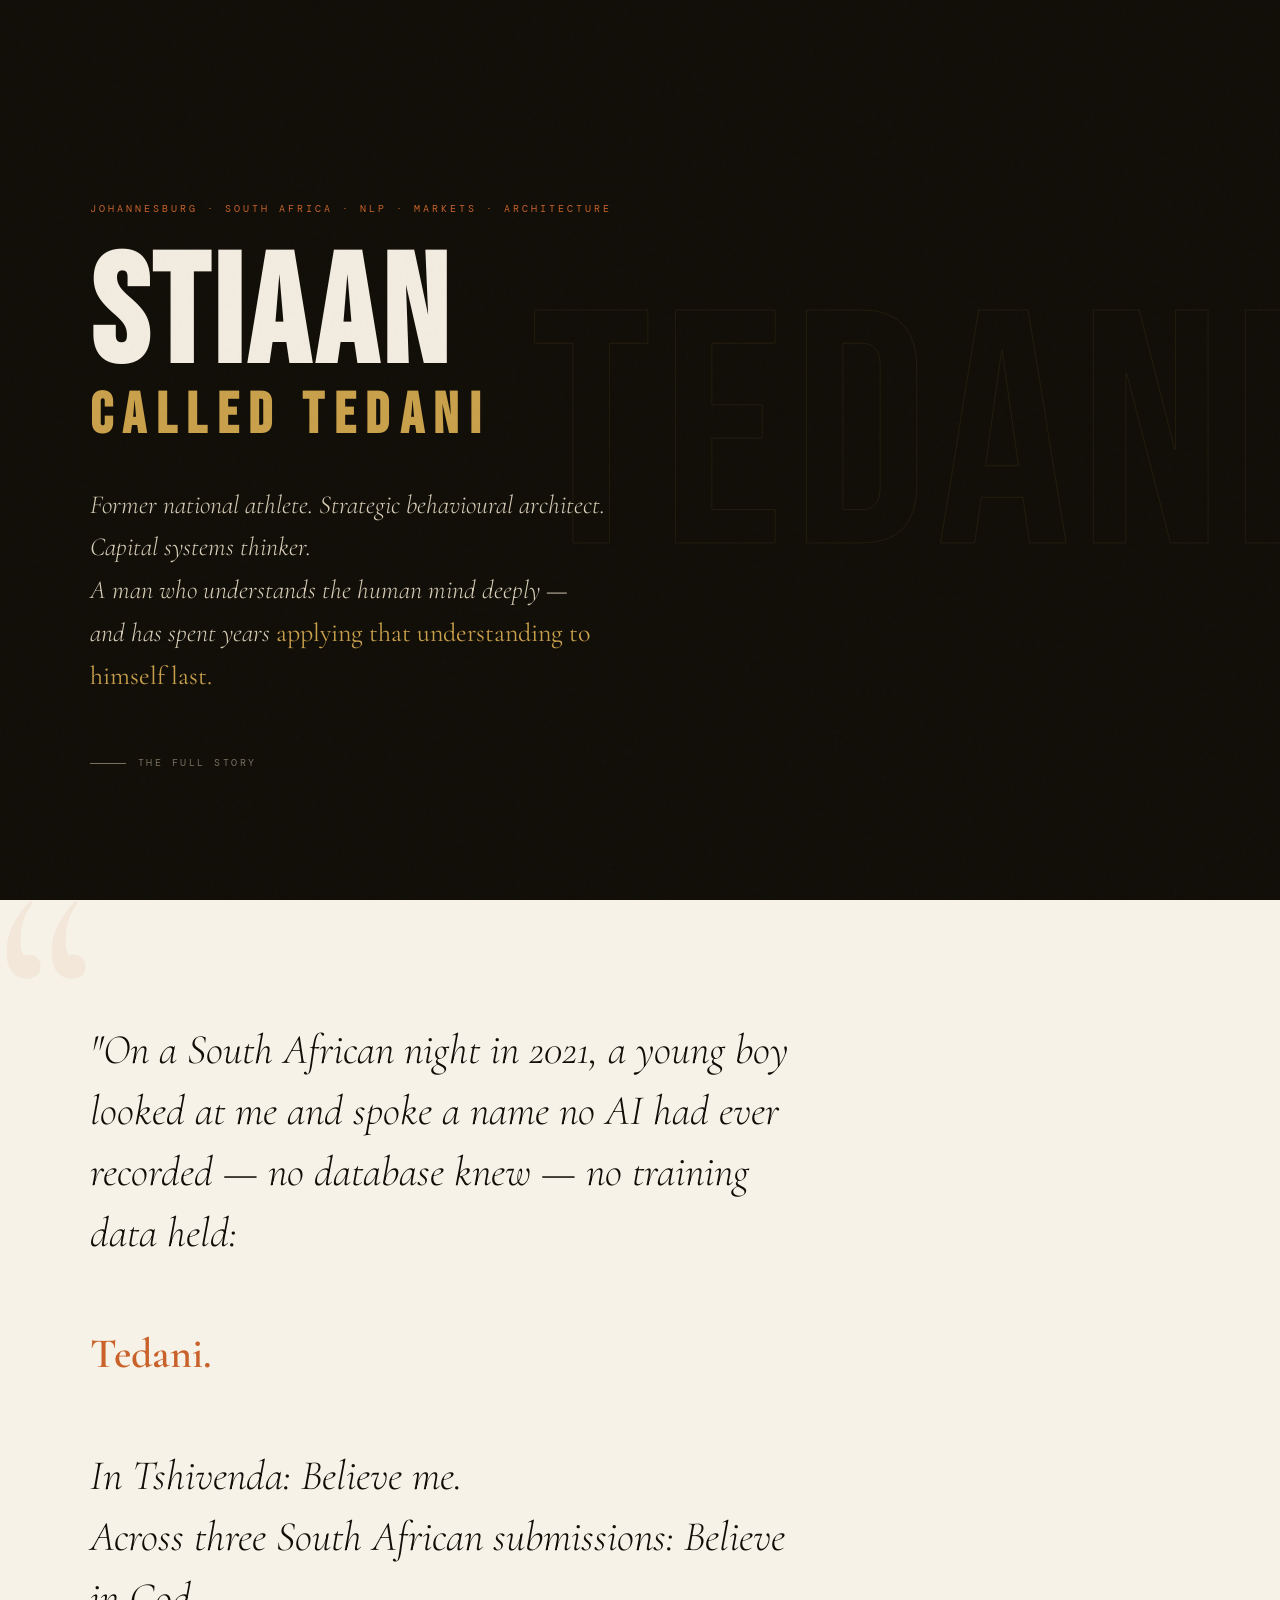
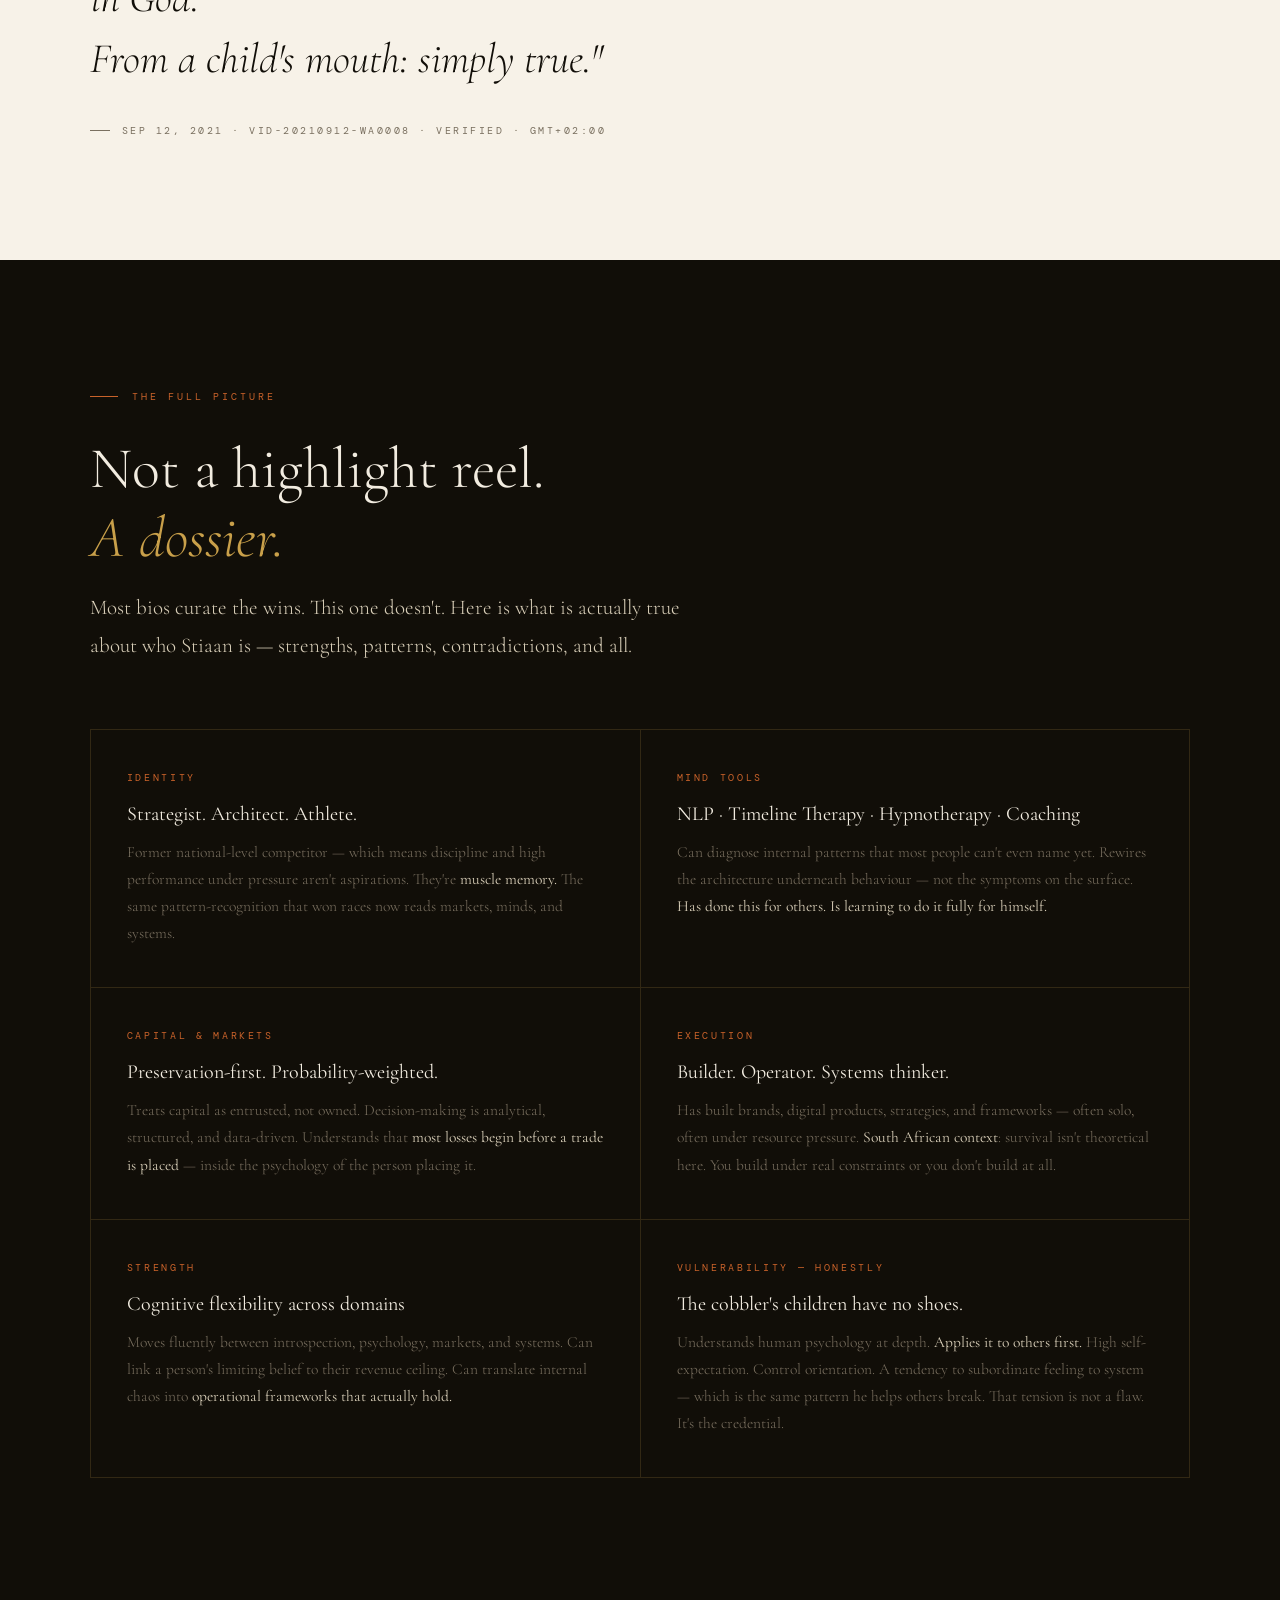
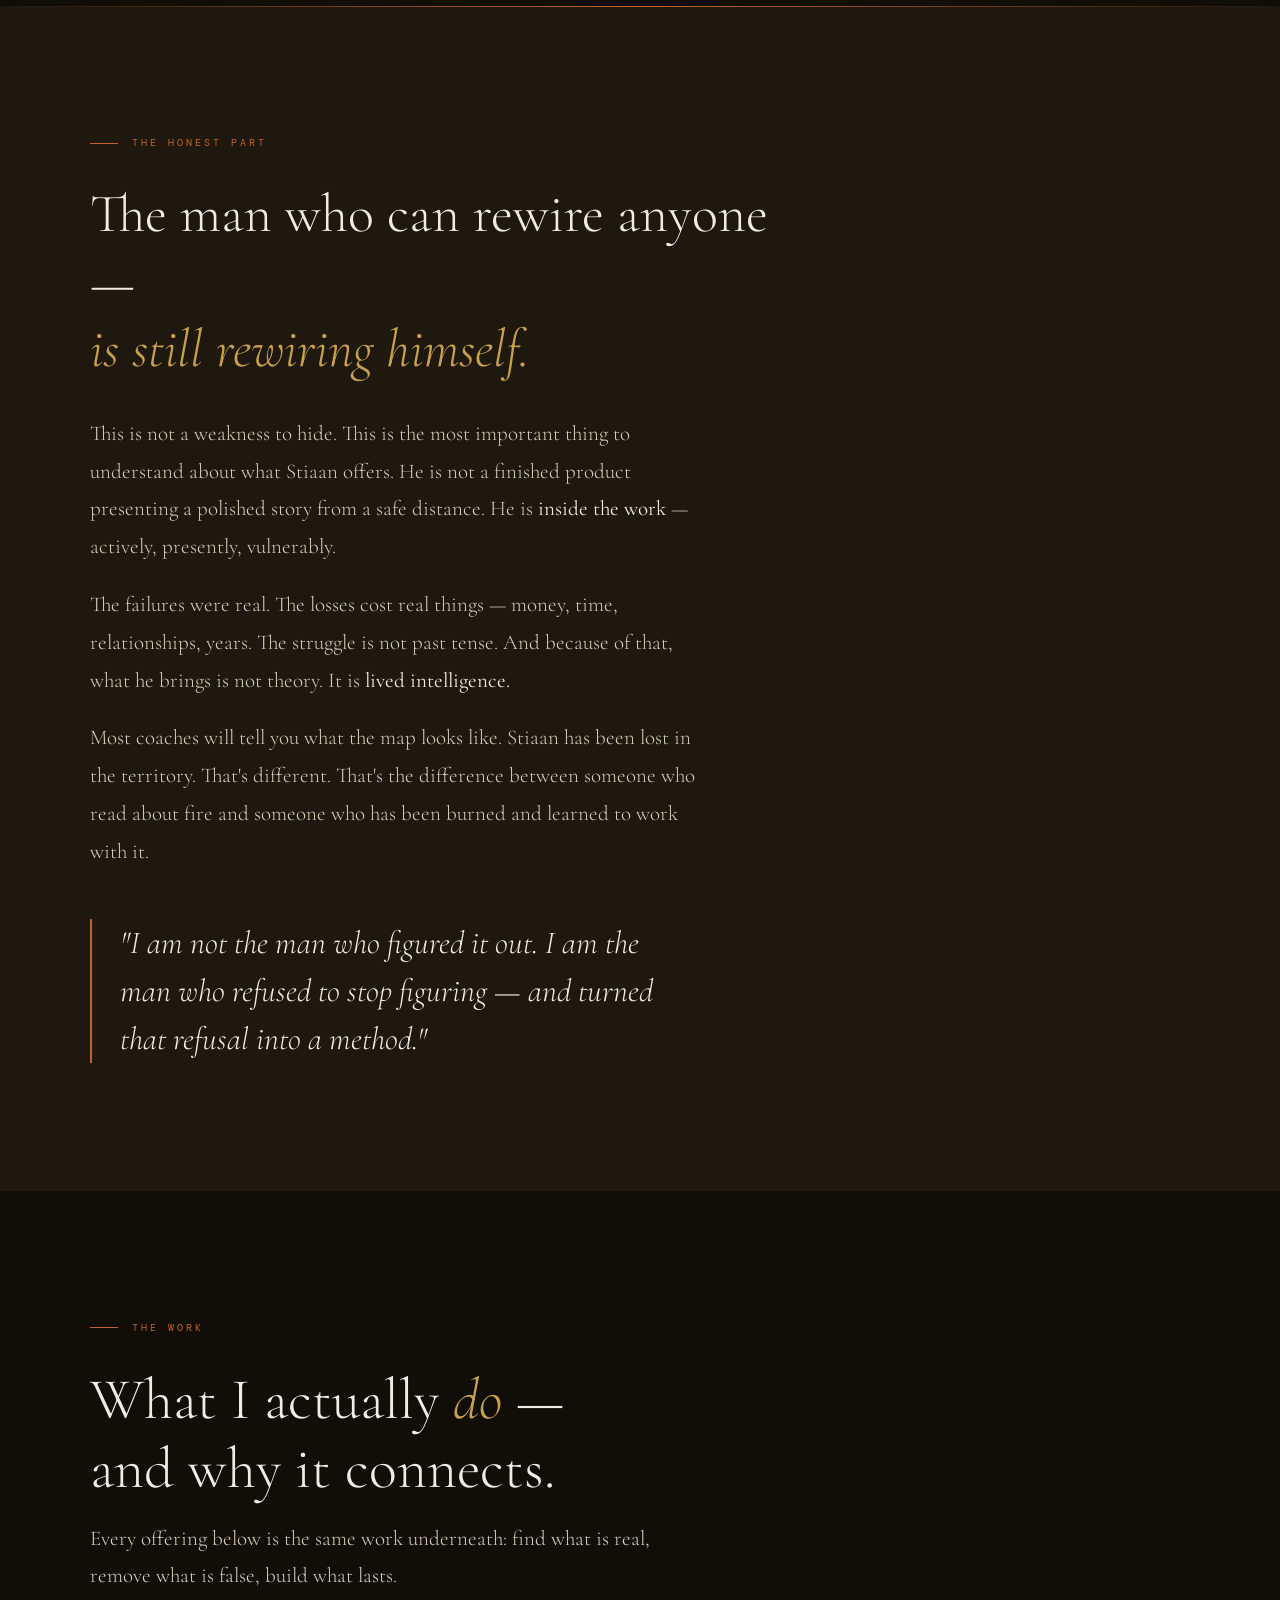
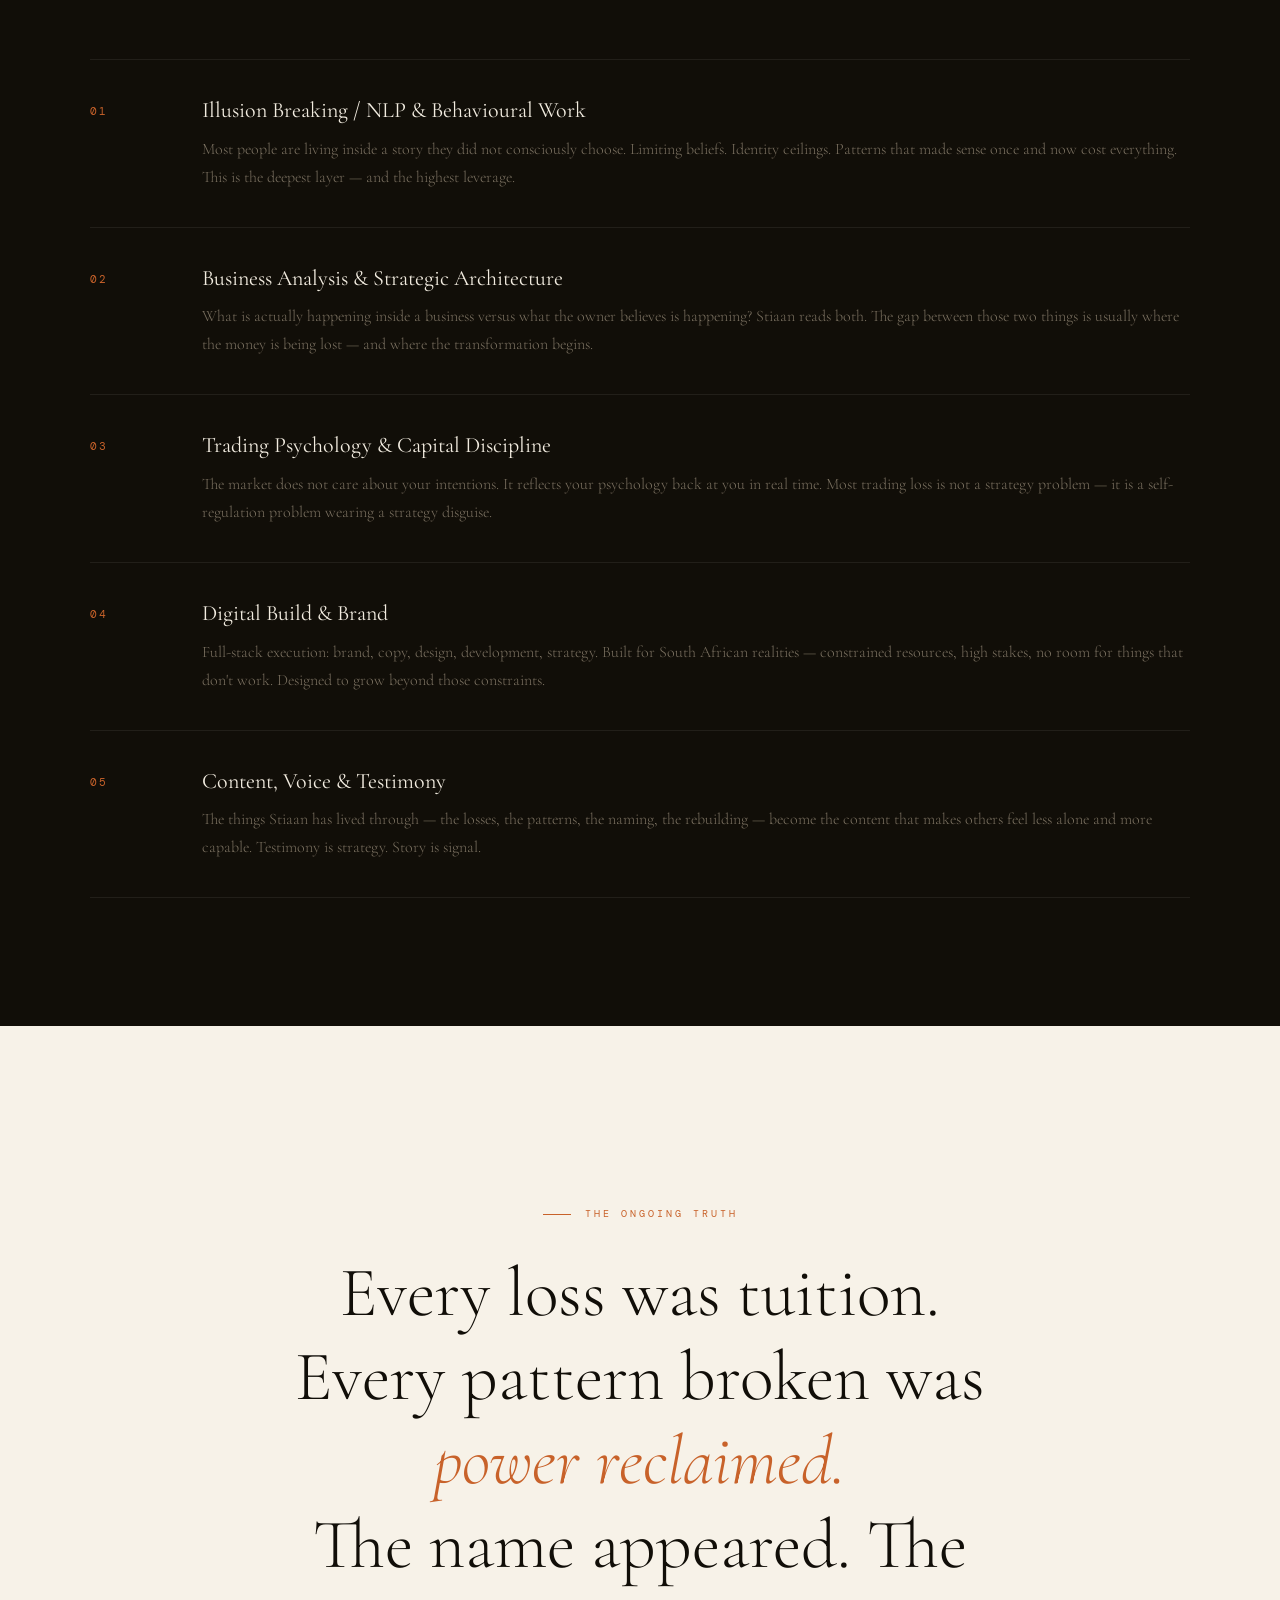
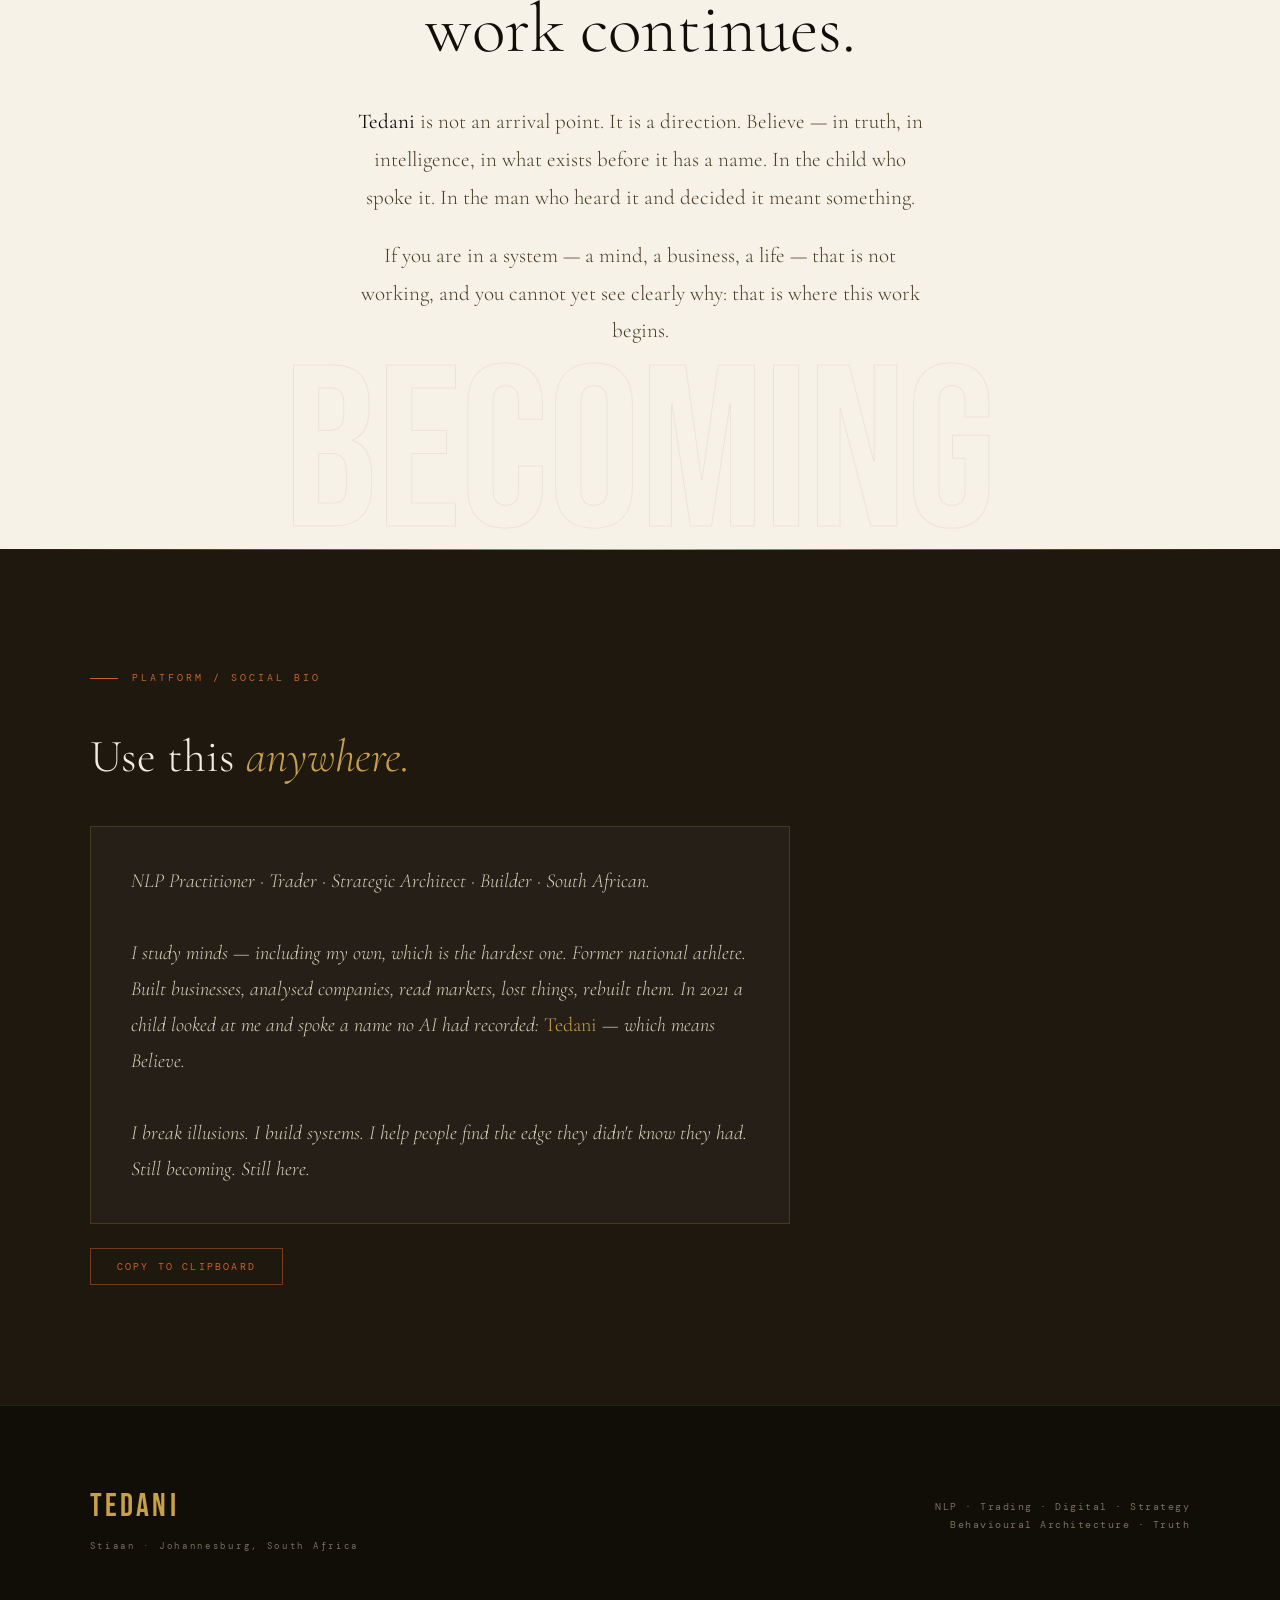
==== commit 77873013: "Rename tedani-v2.html to index.html" ====
--- a/index.html
+++ b/index.html
@@ -3,480 +3,807 @@
 <head>
 <meta charset="UTF-8">
 <meta name="viewport" content="width=device-width, initial-scale=1.0">
-<title>Stiaan Tedani — Architect of Behavior & Capital</title>
-<link href="https://fonts.googleapis.com/css2?family=Bebas+Neue&family=DM+Serif+Display:ital@0;1&family=DM+Sans:wght@300;400;500&display=swap" rel="stylesheet">
+<title>Tedani — Stiaan</title>
+<link rel="preconnect" href="https://fonts.googleapis.com">
+<link href="https://fonts.googleapis.com/css2?family=Cormorant+Garamond:ital,wght@0,300;0,400;0,600;1,300;1,400;1,600&family=DM+Mono:wght@300;400&family=Bebas+Neue&display=swap" rel="stylesheet">
 <style>
-*,*::before,*::after{margin:0;padding:0;box-sizing:border-box}
-:root{
-  --black:#08080a;
-  --off-white:#f0ebe2;
-  --gold:#c9a84c;
-  --gold-light:#e8c97a;
-  --dark:#0e0c08;
-  --mid:#6b6560;
-  --border:rgba(255,255,255,0.07);
-  --text-bright:#c4b8a8;
-}
-html{scroll-behavior:smooth}
-body{background:var(--black);color:var(--off-white);font-family:'DM Sans',sans-serif;font-weight:300;overflow-x:hidden}
-body::before{content:'';position:fixed;inset:0;background-image:url("data:image/svg+xml,%3Csvg viewBox='0 0 256 256' xmlns='http://www.w3.org/2000/svg'%3E%3Cfilter id='noise'%3E%3CfeTurbulence type='fractalNoise' baseFrequency='0.9' numOctaves='4' seed='1'/%3E%3C/filter%3E%3Crect width='256' height='256' fill='%2308080a'/%3E%3Crect width='256' height='256' fill='%23ffffff' filter='url(%23noise)' opacity='0.03'/%3E%3C/svg%3E");pointer-events:none;z-index:999;opacity:0.4}
-
-/* NAV */
-nav{position:fixed;top:0;left:0;right:0;z-index:500;padding:0 60px;height:68px;display:flex;align-items:center;justify-content:space-between;transition:background .4s,border-bottom .4s}
-nav.scrolled{background:rgba(8,8,10,0.92);border-bottom:1px solid var(--border)}
-.nav-logo{font-family:'Bebas Neue',sans-serif;font-size:20px;letter-spacing:.12em;color:var(--gold);text-decoration:none}
-.nav-links{display:flex;gap:32px;list-style:none}
-.nav-links a{font-size:11px;font-weight:500;letter-spacing:.25em;text-transform:uppercase;color:var(--mid);text-decoration:none;transition:color .2s;position:relative}
-.nav-links a::after{content:'';position:absolute;bottom:-3px;left:0;width:0;height:1px;background:var(--gold);transition:width .3s}
-.nav-links a:hover{color:var(--off-white)}
-.nav-links a:hover::after{width:100%}
-.nav-cta{font-size:11px;font-weight:500;letter-spacing:.18em;text-transform:uppercase;color:var(--black);background:var(--gold);padding:10px 22px;text-decoration:none;transition:background .2s}
-.nav-cta:hover{background:var(--gold-light)}
-
-/* HERO */
-.hero{min-height:100vh;display:grid;grid-template-columns:55% 45%;position:relative;overflow:hidden}
-.hero-left{display:flex;flex-direction:column;justify-content:center;padding:120px 60px 80px 80px;position:relative;z-index:2}
-.hero-right{position:relative;overflow:hidden;background:#0d0b08;display:flex;align-items:center;justify-content:center}
-.hero-right svg{width:100%;height:100%;display:block}
-
-.eyebrow{font-size:10px;font-weight:500;letter-spacing:.4em;text-transform:uppercase;color:var(--gold);margin-bottom:28px;display:flex;align-items:center;gap:14px;opacity:0;animation:fadeUp .9s .1s ease forwards}
-.eyebrow::before{content:'';width:28px;height:1px;background:var(--gold);flex-shrink:0}
-.hero-name{font-family:'Bebas Neue',sans-serif;font-size:clamp(72px,9vw,124px);line-height:.87;color:var(--off-white);margin-bottom:20px;opacity:0;animation:fadeUp .9s .2s ease forwards}
-.hero-name span{color:var(--gold);display:block}
-.name-rule{width:0;height:2px;background:var(--gold);margin-bottom:32px;animation:expandRule .8s .55s ease forwards}
-@keyframes expandRule{from{width:0}to{width:56px}}
-.hero-origin{font-family:'DM Serif Display',serif;font-style:italic;font-size:clamp(14px,1.5vw,17px);color:var(--text-bright);margin-bottom:40px;opacity:0;animation:fadeUp .9s .35s ease forwards;line-height:1.75;border-left:2px solid var(--gold);padding-left:16px}
-.hero-origin strong{color:var(--off-white);font-style:normal}
-.hero-punch{font-family:'DM Serif Display',serif;font-size:clamp(20px,2.4vw,30px);line-height:1.4;color:var(--off-white);margin-bottom:44px;opacity:0;animation:fadeUp .9s .45s ease forwards;max-width:540px}
-.hero-punch em{color:var(--gold);font-style:normal}
-.hero-cta{display:flex;gap:14px;flex-wrap:wrap;opacity:0;animation:fadeUp .9s .55s ease forwards}
-
-/* BUTTONS */
-.btn-primary{background:var(--gold);color:var(--black);font-size:12px;font-weight:500;letter-spacing:.18em;text-transform:uppercase;padding:15px 36px;border:none;cursor:pointer;text-decoration:none;display:inline-flex;align-items:center;gap:8px;position:relative;overflow:hidden;transition:background .2s,transform .2s}
-.btn-primary::after{content:'';position:absolute;inset:0;background:linear-gradient(to right,transparent,rgba(255,255,255,0.14),transparent);transform:translateX(-100%);transition:transform .5s}
-.btn-primary:hover::after{transform:translateX(100%)}
-.btn-primary:hover{background:var(--gold-light);transform:translateY(-2px)}
-.btn-ghost{background:transparent;color:var(--off-white);font-size:12px;font-weight:500;letter-spacing:.18em;text-transform:uppercase;padding:14px 36px;border:1px solid rgba(240,235,226,0.18);cursor:pointer;text-decoration:none;display:inline-flex;align-items:center;gap:8px;transition:border-color .2s,color .2s,transform .2s}
-.btn-ghost:hover{border-color:var(--gold);color:var(--gold);transform:translateY(-2px)}
-
-/* TICKER */
-.strip{background:var(--gold);padding:15px 0;overflow:hidden}
-.strip-inner{display:flex;gap:64px;animation:ticker 32s linear infinite;white-space:nowrap}
-.strip span{font-family:'Bebas Neue',sans-serif;font-size:13px;letter-spacing:.2em;color:var(--black)}
-.strip-dot{opacity:.3}
-@keyframes ticker{0%{transform:translateX(0)}100%{transform:translateX(-50%)}}
-
-/* REVEAL */
-.reveal{opacity:0;transform:translateY(28px);transition:opacity .85s ease,transform .85s ease}
-.reveal.visible{opacity:1;transform:translateY(0)}
-.reveal-delay-1{transition-delay:.12s}
-.reveal-delay-2{transition-delay:.24s}
-.reveal-delay-3{transition-delay:.36s}
-.reveal-delay-4{transition-delay:.48s}
-
-/* SECTION LABEL */
-.section-label{font-size:10px;letter-spacing:.4em;text-transform:uppercase;color:var(--gold);margin-bottom:22px;font-weight:500;display:flex;align-items:center;gap:12px}
-.section-label::before{content:'';width:22px;height:1px;background:var(--gold)}
-
-/* ORIGIN */
-.origin-section{padding:160px 80px;display:grid;grid-template-columns:1fr 1fr;gap:96px;align-items:start;border-bottom:1px solid var(--border);position:relative;overflow:hidden}
-.origin-section::before{content:'TEDANI';position:absolute;font-family:'Bebas Neue',sans-serif;font-size:280px;color:rgba(255,255,255,0.012);bottom:-50px;right:-20px;pointer-events:none;letter-spacing:.05em;z-index:0}
-.origin-headline{font-family:'Bebas Neue',sans-serif;font-size:clamp(48px,5.5vw,80px);line-height:.93;color:var(--off-white);margin-bottom:36px}
-.origin-body{font-size:17px;line-height:2;color:var(--text-bright)}
-.origin-body p{margin-bottom:22px}
-.origin-body p:last-child{margin-bottom:0}
-.origin-body strong{color:var(--off-white);font-weight:400}
-.origin-body em{color:var(--gold);font-style:italic}
-.origin-right{display:flex;flex-direction:column;padding-top:8px}
-.origin-quote{font-family:'DM Serif Display',serif;font-style:italic;font-size:clamp(24px,3vw,42px);line-height:1.28;color:var(--off-white);margin-bottom:16px;padding-bottom:28px;border-bottom:1px solid var(--border)}
-.origin-quote span{color:var(--gold)}
-.origin-attribution{font-size:11px;letter-spacing:.14em;text-transform:uppercase;color:var(--mid);margin-bottom:48px}
-.origin-fact{padding:22px 0;border-bottom:1px solid var(--border);display:flex;gap:18px;align-items:flex-start}
-.fact-marker{color:var(--gold);font-size:11px;padding-top:3px;min-width:16px}
-.fact-text{font-size:15px;line-height:1.78;color:var(--text-bright)}
-.fact-text strong{color:var(--off-white);font-weight:400}
-
-/* TRUTH */
-.truth{padding:140px 80px;background:#0c0a07;display:grid;grid-template-columns:1fr 1fr;gap:80px;align-items:center;border-bottom:1px solid var(--border);position:relative}
-.truth::before{content:'';position:absolute;top:0;left:0;width:100%;height:2px;background:linear-gradient(to right,var(--gold) 0%,transparent 55%)}
-.truth-headline{font-family:'Bebas Neue',sans-serif;font-size:clamp(50px,6vw,88px);line-height:.93;color:var(--off-white);margin-bottom:32px}
-.truth-headline em{color:var(--gold);font-style:normal}
-.truth-body{font-size:17px;line-height:1.92;color:var(--text-bright)}
-.truth-body strong{color:var(--off-white);font-weight:400}
-.truth-right{display:flex;flex-direction:column}
-.truth-stat{padding:30px 0;border-bottom:1px solid var(--border);display:flex;gap:24px;align-items:flex-start;transition:padding-left .3s}
-.truth-stat:first-child{border-top:1px solid var(--border)}
-.truth-stat:hover{padding-left:10px}
-.stat-num{font-family:'Bebas Neue',sans-serif;font-size:44px;color:var(--gold);line-height:1;min-width:56px;opacity:.6;transition:opacity .3s}
-.truth-stat:hover .stat-num{opacity:1}
-.stat-title{font-family:'DM Serif Display',serif;font-size:17px;color:var(--off-white);margin-bottom:8px}
-.stat-desc{font-size:14px;color:var(--text-bright);line-height:1.78}
-
-/* EXPERTISE */
-.expertise{padding:140px 80px;background:var(--black)}
-.expertise-header{display:flex;justify-content:space-between;align-items:flex-end;margin-bottom:56px;border-bottom:1px solid var(--border);padding-bottom:40px}
-.expertise-title{font-family:'Bebas Neue',sans-serif;font-size:clamp(44px,5vw,72px);line-height:1;color:var(--off-white)}
-.expertise-intro{font-family:'DM Serif Display',serif;font-style:italic;font-size:17px;color:var(--text-bright);max-width:300px;text-align:right;line-height:1.65}
-.expertise-grid{display:grid;grid-template-columns:repeat(4,1fr);gap:2px;background:rgba(255,255,255,0.04)}
-.expertise-card{background:var(--black);padding:44px 28px;position:relative;overflow:hidden;transition:background .35s}
-.expertise-card::before{content:'';position:absolute;bottom:0;left:0;width:100%;height:2px;background:var(--gold);transform:scaleX(0);transform-origin:left;transition:transform .45s}
-.expertise-card:hover::before{transform:scaleX(1)}
-.expertise-card:hover{background:#0f0d0a}
-.card-num{font-family:'Bebas Neue',sans-serif;font-size:11px;letter-spacing:.3em;color:var(--gold);margin-bottom:22px;opacity:.5}
-.card-icon{width:32px;height:32px;margin-bottom:18px;opacity:.65;transition:opacity .3s}
-.expertise-card:hover .card-icon{opacity:1}
-.card-title{font-family:'DM Serif Display',serif;font-size:19px;color:var(--off-white);margin-bottom:14px;line-height:1.2}
-.card-desc{font-size:14px;color:var(--text-bright);line-height:1.82}
-
-/* REVIEWS */
-.reviews{padding:140px 80px;background:var(--black);border-top:1px solid var(--border)}
-.reviews-header{text-align:center;margin-bottom:18px}
-.reviews-title{font-family:'Bebas Neue',sans-serif;font-size:clamp(44px,5vw,70px);color:var(--off-white);line-height:1;margin-bottom:22px}
-.trustpilot-badge{display:inline-flex;align-items:center;gap:14px;background:rgba(255,255,255,0.03);border:1px solid var(--border);padding:12px 24px;margin-bottom:72px}
-.tp-stars{display:flex;gap:3px}
-.tp-star{width:15px;height:15px;background:#00b67a;clip-path:polygon(50% 0%,61% 35%,98% 35%,68% 57%,79% 91%,50% 70%,21% 91%,32% 57%,2% 35%,39% 35%)}
-.tp-text{font-size:12px;color:var(--mid)}
-.tp-text strong{color:#00b67a}
-.reviews-grid{display:grid;grid-template-columns:repeat(3,1fr);gap:16px}
-.review-card{background:#0d0b08;padding:40px;border:1px solid var(--border);transition:border-color .3s,transform .3s;position:relative;overflow:hidden}
-.review-card::before{content:'"';position:absolute;top:10px;right:22px;font-family:'DM Serif Display',serif;font-size:90px;color:rgba(201,168,76,0.055);line-height:1;pointer-events:none}
-.review-card:hover{border-color:rgba(201,168,76,0.24);transform:translateY(-4px)}
-.review-stars{display:flex;gap:3px;margin-bottom:20px}
-.r-star{width:11px;height:11px;background:#00b67a;clip-path:polygon(50% 0%,61% 35%,98% 35%,68% 57%,79% 91%,50% 70%,21% 91%,32% 57%,2% 35%,39% 35%)}
-.review-text{font-family:'DM Serif Display',serif;font-style:italic;font-size:16px;line-height:1.82;color:var(--off-white);margin-bottom:30px}
-.review-author{display:flex;align-items:center;gap:12px}
-.review-avatar{width:38px;height:38px;border-radius:50%;background:linear-gradient(135deg,var(--gold),#7a5c12);display:flex;align-items:center;justify-content:center;font-family:'Bebas Neue',sans-serif;font-size:13px;color:var(--black);flex-shrink:0}
-.review-name{font-size:13px;font-weight:500;color:var(--off-white)}
-.review-role{font-size:11px;color:var(--mid);margin-top:2px}
-.review-verified{margin-left:auto;font-size:10px;color:#00b67a;letter-spacing:.04em}
-
-/* CTA */
-.cta-section{padding:160px 80px;background:var(--dark);text-align:center;position:relative;overflow:hidden}
-.cta-section::before{content:'DECIDE';position:absolute;font-family:'Bebas Neue',sans-serif;font-size:340px;color:rgba(255,255,255,0.011);top:50%;left:50%;transform:translate(-50%,-50%);white-space:nowrap;pointer-events:none;z-index:0}
-.cta-label{font-size:10px;letter-spacing:.4em;text-transform:uppercase;color:var(--gold);margin-bottom:26px;font-weight:500}
-.cta-headline{font-family:'Bebas Neue',sans-serif;font-size:clamp(52px,7.5vw,108px);line-height:.93;color:var(--off-white);margin-bottom:34px}
-.cta-sub{font-family:'DM Serif Display',serif;font-style:italic;font-size:20px;color:var(--text-bright);margin:0 auto 56px;max-width:460px;line-height:1.68}
-.cta-buttons{display:flex;gap:14px;justify-content:center;flex-wrap:wrap;position:relative;z-index:2}
-
-/* FOOTER */
-footer{padding:38px 80px;border-top:1px solid var(--border);display:flex;justify-content:space-between;align-items:center}
-.footer-name{font-family:'Bebas Neue',sans-serif;font-size:19px;letter-spacing:.12em;color:var(--gold)}
-.footer-links{display:flex;gap:30px}
-.footer-links a{font-size:11px;letter-spacing:.12em;text-transform:uppercase;color:var(--mid);text-decoration:none;transition:color .2s}
-.footer-links a:hover{color:var(--gold)}
-.footer-copy{font-size:11px;color:rgba(107,101,96,.4)}
-
-@keyframes fadeUp{from{opacity:0;transform:translateY(26px)}to{opacity:1;transform:translateY(0)}}
-
-/* MOBILE */
-@media(max-width:960px){
-  nav{padding:0 28px}.nav-links{display:none}
-  .hero{grid-template-columns:1fr}
-  .hero-left{padding:80px 28px 52px}
-  .origin-section,.truth{grid-template-columns:1fr;gap:48px}
-  .expertise-grid{grid-template-columns:1fr 1fr}
-  .reviews-grid{grid-template-columns:1fr}
-  .origin-section,.truth,.expertise,.reviews,.cta-section,footer{padding-left:28px;padding-right:28px}
-  .expertise-header{flex-direction:column;align-items:flex-start;gap:12px}.expertise-intro{text-align:left;max-width:100%}
-}
-@media(max-width:600px){
-  .expertise-grid{grid-template-columns:1fr}
-  footer{flex-direction:column;gap:18px;text-align:center}.footer-links{flex-wrap:wrap;justify-content:center}
-}
+  *, *::before, *::after { box-sizing: border-box; margin: 0; padding: 0; }
+
+  :root {
+    --soil:   #110e08;
+    --ash:    #f2ece0;
+    --ember:  #c8622a;
+    --gold:   #c9a04a;
+    --smoke:  #7a7060;
+    --paper:  #f7f2e8;
+    --mid:    #d8ceb8;
+    --deep:   #1e180f;
+  }
+
+  html { scroll-behavior: smooth; }
+
+  body {
+    background: var(--soil);
+    color: var(--ash);
+    font-family: 'Cormorant Garamond', Georgia, serif;
+    font-size: 18px;
+    line-height: 1.8;
+    overflow-x: hidden;
+  }
+
+  /* GRAIN */
+  body::before {
+    content: '';
+    position: fixed;
+    inset: 0;
+    background-image: url("data:image/svg+xml,%3Csvg viewBox='0 0 200 200' xmlns='http://www.w3.org/2000/svg'%3E%3Cfilter id='n'%3E%3CfeTurbulence type='fractalNoise' baseFrequency='0.85' numOctaves='4' stitchTiles='stitch'/%3E%3C/filter%3E%3Crect width='100%25' height='100%25' filter='url(%23n)' opacity='0.035'/%3E%3C/svg%3E");
+    pointer-events: none;
+    z-index: 999;
+    opacity: 0.5;
+  }
+
+  /* ─── UTILITIES ─── */
+  .mono {
+    font-family: 'DM Mono', monospace;
+    font-size: 10.5px;
+    letter-spacing: 0.28em;
+    text-transform: uppercase;
+  }
+
+  .label {
+    font-family: 'DM Mono', monospace;
+    font-size: 10px;
+    letter-spacing: 0.3em;
+    text-transform: uppercase;
+    color: var(--ember);
+    display: flex;
+    align-items: center;
+    gap: 14px;
+    margin-bottom: 28px;
+  }
+
+  .label::before {
+    content: '';
+    display: block;
+    width: 28px;
+    height: 1px;
+    background: var(--ember);
+    flex-shrink: 0;
+  }
+
+  .reveal {
+    opacity: 0;
+    transform: translateY(22px);
+    transition: opacity 0.9s ease, transform 0.9s ease;
+  }
+  .reveal.visible { opacity: 1; transform: none; }
+
+  /* ─── HERO ─── */
+  .hero {
+    min-height: 100svh;
+    padding: clamp(48px,10vw,140px) clamp(24px,7vw,100px);
+    display: flex;
+    flex-direction: column;
+    justify-content: flex-end;
+    position: relative;
+    overflow: hidden;
+  }
+
+  .hero-bg-word {
+    position: absolute;
+    top: 50%;
+    right: -2%;
+    transform: translateY(-52%);
+    font-family: 'Bebas Neue', sans-serif;
+    font-size: clamp(140px, 26vw, 380px);
+    color: transparent;
+    -webkit-text-stroke: 1px rgba(201,160,74,0.09);
+    line-height: 1;
+    user-select: none;
+    pointer-events: none;
+    letter-spacing: 0.03em;
+  }
+
+  .hero-meta {
+    font-family: 'DM Mono', monospace;
+    font-size: 10px;
+    letter-spacing: 0.3em;
+    text-transform: uppercase;
+    color: var(--ember);
+    margin-bottom: 28px;
+    opacity: 0;
+    animation: fadeUp 0.9s ease 0.15s forwards;
+  }
+
+  .hero h1 {
+    font-family: 'Bebas Neue', sans-serif;
+    font-size: clamp(64px, 12vw, 168px);
+    letter-spacing: 0.03em;
+    line-height: 0.93;
+    color: var(--ash);
+    opacity: 0;
+    animation: fadeUp 0.9s ease 0.35s forwards;
+  }
+
+  .hero h1 .sub {
+    display: block;
+    font-size: 0.38em;
+    letter-spacing: 0.18em;
+    color: var(--gold);
+  }
+
+  .hero-intro {
+    margin-top: 40px;
+    max-width: 580px;
+    font-size: clamp(19px, 2.2vw, 26px);
+    font-style: italic;
+    font-weight: 300;
+    color: var(--mid);
+    line-height: 1.65;
+    opacity: 0;
+    animation: fadeUp 0.9s ease 0.6s forwards;
+  }
+
+  .hero-intro strong {
+    color: var(--gold);
+    font-style: normal;
+    font-weight: 400;
+  }
+
+  .hero-scroll {
+    margin-top: 56px;
+    font-family: 'DM Mono', monospace;
+    font-size: 10px;
+    letter-spacing: 0.25em;
+    color: var(--smoke);
+    text-transform: uppercase;
+    display: flex;
+    align-items: center;
+    gap: 12px;
+    opacity: 0;
+    animation: fadeUp 0.9s ease 1.1s forwards;
+  }
+
+  .hero-scroll span {
+    display: block;
+    width: 36px;
+    height: 1px;
+    background: var(--smoke);
+  }
+
+  /* ─── NAMING EVENT ─── */
+  .naming {
+    background: var(--paper);
+    color: var(--soil);
+    padding: clamp(60px,10vw,120px) clamp(24px,7vw,100px);
+    position: relative;
+    overflow: hidden;
+  }
+
+  .naming::before {
+    content: '\201C';
+    position: absolute;
+    top: -0.18em;
+    left: -0.02em;
+    font-family: 'Cormorant Garamond', serif;
+    font-size: clamp(180px, 24vw, 320px);
+    color: var(--ember);
+    opacity: 0.07;
+    line-height: 1;
+    pointer-events: none;
+  }
+
+  .naming blockquote {
+    max-width: 720px;
+    font-size: clamp(22px, 3.5vw, 42px);
+    font-style: italic;
+    font-weight: 300;
+    line-height: 1.45;
+    color: var(--soil);
+    position: relative;
+    z-index: 1;
+    margin-bottom: 32px;
+  }
+
+  .naming blockquote strong {
+    color: var(--ember);
+    font-style: normal;
+    font-weight: 600;
+  }
+
+  .naming .proof {
+    font-family: 'DM Mono', monospace;
+    font-size: 10px;
+    letter-spacing: 0.25em;
+    color: var(--smoke);
+    text-transform: uppercase;
+    display: flex;
+    align-items: center;
+    gap: 12px;
+  }
+
+  .naming .proof::before {
+    content: '';
+    display: block;
+    width: 20px;
+    height: 1px;
+    background: var(--smoke);
+  }
+
+  /* ─── THE DOSSIER ─── */
+  .dossier {
+    padding: clamp(60px,10vw,140px) clamp(24px,7vw,100px);
+  }
+
+  .dossier h2 {
+    font-size: clamp(34px, 5.5vw, 58px);
+    font-weight: 300;
+    line-height: 1.2;
+    margin-bottom: 16px;
+    color: var(--ash);
+  }
+
+  .dossier h2 em { color: var(--gold); font-style: italic; }
+
+  .dossier-lead {
+    max-width: 640px;
+    font-size: clamp(17px, 1.9vw, 21px);
+    color: var(--mid);
+    margin-bottom: 64px;
+    font-weight: 300;
+  }
+
+  .dossier-grid {
+    display: grid;
+    grid-template-columns: 1fr 1fr;
+    gap: 0;
+    border-top: 1px solid rgba(201,160,74,0.18);
+    border-left: 1px solid rgba(201,160,74,0.18);
+  }
+
+  .dossier-cell {
+    padding: 40px 36px;
+    border-right: 1px solid rgba(201,160,74,0.18);
+    border-bottom: 1px solid rgba(201,160,74,0.18);
+    position: relative;
+    transition: background 0.3s ease;
+  }
+
+  .dossier-cell:hover { background: rgba(201,160,74,0.03); }
+
+  .dossier-cell .cell-label {
+    font-family: 'DM Mono', monospace;
+    font-size: 9.5px;
+    letter-spacing: 0.28em;
+    text-transform: uppercase;
+    color: var(--ember);
+    margin-bottom: 14px;
+  }
+
+  .dossier-cell h3 {
+    font-size: 20px;
+    font-weight: 400;
+    color: var(--ash);
+    margin-bottom: 12px;
+    line-height: 1.3;
+  }
+
+  .dossier-cell p {
+    font-size: 15.5px;
+    color: var(--smoke);
+    line-height: 1.75;
+    font-weight: 300;
+  }
+
+  .dossier-cell p strong { color: var(--mid); font-weight: 400; }
+
+  @media (max-width: 600px) {
+    .dossier-grid { grid-template-columns: 1fr; }
+  }
+
+  /* ─── THE CONTRADICTION ─── */
+  .contradiction {
+    padding: clamp(60px,10vw,140px) clamp(24px,7vw,100px);
+    background: var(--deep);
+    position: relative;
+    overflow: hidden;
+  }
+
+  .contradiction::after {
+    content: '';
+    position: absolute;
+    top: 0; left: 0; right: 0;
+    height: 1px;
+    background: linear-gradient(to right, transparent, var(--ember), transparent);
+  }
+
+  .contradiction h2 {
+    font-size: clamp(30px, 5vw, 54px);
+    font-weight: 300;
+    max-width: 700px;
+    line-height: 1.25;
+    margin-bottom: 32px;
+    color: var(--ash);
+  }
+
+  .contradiction h2 em { color: var(--gold); font-style: italic; }
+
+  .contradiction p {
+    max-width: 620px;
+    font-size: clamp(17px, 1.9vw, 21px);
+    color: var(--mid);
+    font-weight: 300;
+    margin-bottom: 20px;
+    line-height: 1.8;
+  }
+
+  .contradiction p strong { color: var(--ash); font-weight: 400; }
+
+  .contradiction .pull-quote {
+    margin-top: 48px;
+    padding-left: 28px;
+    border-left: 2px solid var(--ember);
+    font-size: clamp(20px, 2.8vw, 32px);
+    font-style: italic;
+    font-weight: 300;
+    color: var(--ash);
+    line-height: 1.5;
+    max-width: 600px;
+  }
+
+  /* ─── WHAT I OFFER ─── */
+  .offer {
+    padding: clamp(60px,10vw,140px) clamp(24px,7vw,100px);
+  }
+
+  .offer h2 {
+    font-size: clamp(34px, 5.5vw, 58px);
+    font-weight: 300;
+    line-height: 1.2;
+    margin-bottom: 16px;
+    color: var(--ash);
+  }
+
+  .offer h2 em { color: var(--gold); font-style: italic; }
+
+  .offer-lead {
+    max-width: 600px;
+    font-size: clamp(17px, 1.9vw, 21px);
+    color: var(--mid);
+    margin-bottom: 64px;
+    font-weight: 300;
+  }
+
+  .offer-list {
+    display: flex;
+    flex-direction: column;
+    gap: 0;
+    border-top: 1px solid rgba(255,255,255,0.07);
+  }
+
+  .offer-item {
+    display: grid;
+    grid-template-columns: 80px 1fr;
+    gap: 32px;
+    padding: 36px 0;
+    border-bottom: 1px solid rgba(255,255,255,0.07);
+    align-items: start;
+    transition: padding-left 0.3s ease;
+  }
+
+  .offer-item:hover { padding-left: 12px; }
+
+  .offer-num {
+    font-family: 'DM Mono', monospace;
+    font-size: 11px;
+    letter-spacing: 0.2em;
+    color: var(--ember);
+    padding-top: 6px;
+  }
+
+  .offer-content h3 {
+    font-size: 22px;
+    font-weight: 400;
+    color: var(--ash);
+    margin-bottom: 10px;
+    line-height: 1.3;
+  }
+
+  .offer-content p {
+    font-size: 16px;
+    color: var(--smoke);
+    font-weight: 300;
+    line-height: 1.75;
+  }
+
+  /* ─── BECOMING ─── */
+  .becoming {
+    background: var(--paper);
+    color: var(--soil);
+    padding: clamp(80px, 14vw, 180px) clamp(24px,7vw,100px);
+    text-align: center;
+    position: relative;
+    overflow: hidden;
+  }
+
+  .becoming .bg-word {
+    position: absolute;
+    bottom: -0.1em;
+    left: 50%;
+    transform: translateX(-50%);
+    font-family: 'Bebas Neue', sans-serif;
+    font-size: clamp(80px, 18vw, 240px);
+    color: transparent;
+    -webkit-text-stroke: 1px rgba(26,18,8,0.06);
+    line-height: 1;
+    user-select: none;
+    pointer-events: none;
+    white-space: nowrap;
+  }
+
+  .becoming .label { justify-content: center; color: var(--ember); }
+  .becoming .label::before { background: var(--ember); }
+
+  .becoming h2 {
+    font-size: clamp(34px, 6vw, 70px);
+    font-weight: 300;
+    line-height: 1.2;
+    color: var(--soil);
+    max-width: 760px;
+    margin: 0 auto 32px;
+    position: relative;
+    z-index: 1;
+  }
+
+  .becoming h2 em { color: var(--ember); font-style: italic; }
+
+  .becoming p {
+    max-width: 580px;
+    margin: 0 auto 20px;
+    font-size: clamp(17px, 1.9vw, 21px);
+    color: #4a3e28;
+    font-weight: 300;
+    position: relative;
+    z-index: 1;
+  }
+
+  .becoming p strong { color: var(--soil); font-weight: 400; }
+
+  /* ─── SHORT BIO ─── */
+  .shortbio {
+    padding: clamp(60px,10vw,120px) clamp(24px,7vw,100px);
+    background: var(--deep);
+    position: relative;
+  }
+
+  .shortbio::before {
+    content: '';
+    position: absolute;
+    top: 0; left: 0; right: 0;
+    height: 1px;
+    background: linear-gradient(to right, transparent, var(--gold), transparent);
+  }
+
+  .shortbio h2 {
+    font-size: clamp(28px, 4vw, 46px);
+    font-weight: 300;
+    margin-bottom: 28px;
+    color: var(--ash);
+  }
+
+  .shortbio h2 em { color: var(--gold); font-style: italic; }
+
+  .bio-card {
+    background: rgba(255,255,255,0.03);
+    border: 1px solid rgba(201,160,74,0.2);
+    padding: 36px 40px;
+    max-width: 700px;
+    font-size: clamp(17px, 1.9vw, 20px);
+    color: var(--mid);
+    line-height: 1.8;
+    font-style: italic;
+    font-weight: 300;
+    margin-bottom: 24px;
+    position: relative;
+  }
+
+  .bio-card em { color: var(--gold); font-style: normal; }
+
+  .copy-btn {
+    display: inline-flex;
+    align-items: center;
+    gap: 10px;
+    padding: 11px 26px;
+    background: transparent;
+    border: 1px solid rgba(200,98,42,0.5);
+    color: var(--ember);
+    font-family: 'DM Mono', monospace;
+    font-size: 10px;
+    letter-spacing: 0.22em;
+    text-transform: uppercase;
+    cursor: pointer;
+    transition: all 0.25s ease;
+  }
+
+  .copy-btn:hover { background: var(--ember); color: var(--paper); border-color: var(--ember); }
+
+  /* ─── FOOTER ─── */
+  footer {
+    padding: clamp(36px,6vw,72px) clamp(24px,7vw,100px);
+    border-top: 1px solid rgba(201,160,74,0.12);
+    display: flex;
+    flex-wrap: wrap;
+    justify-content: space-between;
+    align-items: center;
+    gap: 20px;
+  }
+
+  .wordmark {
+    font-family: 'Bebas Neue', sans-serif;
+    font-size: 32px;
+    letter-spacing: 0.1em;
+    color: var(--gold);
+  }
+
+  .wordmark span {
+    display: block;
+    font-family: 'DM Mono', monospace;
+    font-size: 9px;
+    letter-spacing: 0.3em;
+    color: var(--smoke);
+    margin-top: 2px;
+  }
+
+  footer p {
+    font-family: 'DM Mono', monospace;
+    font-size: 10px;
+    letter-spacing: 0.15em;
+    color: var(--smoke);
+    text-align: right;
+    line-height: 1.8;
+  }
+
+  /* ─── ANIMATIONS ─── */
+  @keyframes fadeUp {
+    from { opacity: 0; transform: translateY(20px); }
+    to   { opacity: 1; transform: none; }
+  }
+
+  @media (max-width: 580px) {
+    .offer-item { grid-template-columns: 1fr; gap: 8px; }
+    footer p { text-align: left; }
+  }
 </style>
 </head>
 <body>
 
-<nav id="mainNav">
-  <a href="#" class="nav-logo">ST</a>
-  <ul class="nav-links">
-    <li><a href="#origin">Story</a></li>
-    <li><a href="#truth">Philosophy</a></li>
-    <li><a href="#expertise">Services</a></li>
-    <li><a href="#reviews">Results</a></li>
-  </ul>
-  <a href="#cta" class="nav-cta">Work With Me</a>
-</nav>
-
-<!-- HERO -->
+<!-- ═══ HERO ═══ -->
 <section class="hero">
-  <div class="hero-left">
-    <p class="eyebrow">Behavior · Capital · High-Performance Systems</p>
-    <h1 class="hero-name">STIAAN<br><span>TEDANI</span></h1>
-    <div class="name-rule"></div>
-    <p class="hero-origin">
-      A boy I'd never met looked straight at me and asked:<br>
-      <strong>"Who are you?"</strong><br>
-      Then answered it himself — without hesitation.
-    </p>
-    <p class="hero-punch">
-      I stopped <em>managing</em> my broken life.<br>
-      I started <em>architecting</em> a new one.<br>
-      Now I do that for others.
-    </p>
-    <div class="hero-cta">
-      <a href="#cta" class="btn-primary">WORK WITH ME<span>→</span></a>
-      <a href="#origin" class="btn-ghost">THE REAL STORY<span>↓</span></a>
-    </div>
-  </div>
-  <div class="hero-right">
-    <svg viewBox="0 0 400 600" xmlns="http://www.w3.org/2000/svg">
-      <defs>
-        <linearGradient id="heroGrad" x1="0%" y1="0%" x2="100%" y2="100%">
-          <stop offset="0%" style="stop-color:#c9a84c;stop-opacity:0.12"/>
-          <stop offset="100%" style="stop-color:#0d0b08;stop-opacity:0.3"/>
-        </linearGradient>
-        <filter id="heroShadow">
-          <feDropShadow dx="0" dy="8" stdDeviation="12" flood-opacity="0.3"/>
-        </filter>
-      </defs>
-      
-      <!-- Background gradient -->
-      <rect width="400" height="600" fill="#0d0b08"/>
-      
-      <!-- Accent circles -->
-      <circle cx="320" cy="80" r="100" fill="url(#heroGrad)" opacity="0.4"/>
-      <circle cx="80" cy="500" r="120" fill="url(#heroGrad)" opacity="0.25"/>
-      
-      <!-- Top accent line -->
-      <line x1="80" y1="40" x2="320" y2="40" stroke="#c9a84c" stroke-width="2" opacity="0.3"/>
-      
-      <!-- Main silhouette shape -->
-      <g filter="url(#heroShadow)">
-        <!-- Geometric head -->
-        <circle cx="200" cy="140" r="60" fill="#1a1410" stroke="#c9a84c" stroke-width="1.5" opacity="0.9"/>
-        
-        <!-- Angular shoulders -->
-        <path d="M 140 200 L 120 280 L 280 280 L 260 200 Q 200 190 140 200" fill="#161310" stroke="#c9a84c" stroke-width="1" opacity="0.8"/>
-        
-        <!-- Torso block -->
-        <rect x="135" y="280" width="130" height="180" fill="#0f0d0a" stroke="#c9a84c" stroke-width="1" opacity="0.7"/>
-        
-        <!-- Accent elements -->
-        <line x1="200" y1="200" x2="200" y2="460" stroke="#c9a84c" stroke-width="2" opacity="0.15"/>
-        <rect x="160" y="320" width="80" height="60" fill="#c9a84c" opacity="0.08"/>
-      </g>
-      
-      <!-- Side accent bar -->
-      <rect x="340" y="100" width="3" height="400" fill="#c9a84c" opacity="0.25"/>
-      
-      <!-- Geometric overlays -->
-      <g opacity="0.2" stroke="#c9a84c" stroke-width="1" fill="none">
-        <circle cx="200" cy="140" r="75"/>
-        <polygon points="140,280 200,240 260,280 240,320 160,320"/>
-      </g>
-      
-      <!-- Bottom text accent -->
-      <text x="200" y="570" font-family="Bebas Neue, sans-serif" font-size="20" fill="#c9a84c" text-anchor="middle" opacity="0.15" letter-spacing="3">ARCHITECT</text>
-    </svg>
+  <div class="hero-bg-word">TEDANI</div>
+
+  <div class="hero-meta">Johannesburg · South Africa · NLP · Markets · Architecture</div>
+
+  <h1>
+    Stiaan
+    <span class="sub">Called Tedani</span>
+  </h1>
+
+  <p class="hero-intro">
+    Former national athlete. Strategic behavioural architect. Capital systems thinker.<br>
+    A man who understands the human mind deeply —<br>
+    and has spent years <strong>applying that understanding to himself last.</strong>
+  </p>
+
+  <div class="hero-scroll">
+    <span></span>
+    The full story
   </div>
 </section>
 
-<!-- TICKER -->
-<div class="strip">
-  <div class="strip-inner">
-    <span>Behavior Mastery</span><span class="strip-dot"> ✦ </span>
-    <span>Capital Architecture</span><span class="strip-dot"> ✦ </span>
-    <span>Absolute Truth</span><span class="strip-dot"> ✦ </span>
-    <span>Solution Consulting</span><span class="strip-dot"> ✦ </span>
-    <span>Risk-Managed Strategy</span><span class="strip-dot"> ✦ </span>
-    <span>Pattern Recognition</span><span class="strip-dot"> ✦ </span>
-    <span>High-Performance Systems</span><span class="strip-dot"> ✦ </span>
-    <span>Structure Before Scale</span><span class="strip-dot"> ✦ </span>
-    <span>Behavior Mastery</span><span class="strip-dot"> ✦ </span>
-    <span>Capital Architecture</span><span class="strip-dot"> ✦ </span>
-    <span>Absolute Truth</span><span class="strip-dot"> ✦ </span>
-    <span>Solution Consulting</span><span class="strip-dot"> ✦ </span>
-    <span>Risk-Managed Strategy</span><span class="strip-dot"> ✦ </span>
-    <span>Pattern Recognition</span><span class="strip-dot"> ✦ </span>
-    <span>High-Performance Systems</span><span class="strip-dot"> ✦ </span>
-    <span>Structure Before Scale</span><span class="strip-dot"> ✦ </span>
-  </div>
+<!-- ═══ NAMING ═══ -->
+<div class="naming reveal">
+  <blockquote>
+    "On a South African night in 2021, a young boy looked at me
+    and spoke a name no AI had ever recorded —
+    no database knew — no training data held:<br><br>
+    <strong>Tedani.</strong><br><br>
+    In Tshivenda: <em>Believe me.</em><br>
+    Across three South African submissions: <em>Believe in God.</em><br>
+    From a child's mouth: <em>simply true.</em>"
+  </blockquote>
+  <div class="proof">Sep 12, 2021 · VID-20210912-WA0008 · Verified · GMT+02:00</div>
 </div>
 
-<!-- ORIGIN -->
-<section class="origin-section" id="origin">
-  <div>
-    <p class="section-label reveal">The Real Origin</p>
-    <h2 class="origin-headline reveal reveal-delay-1">CALLED INTO<br>EXISTENCE.</h2>
-    <div class="origin-body reveal reveal-delay-2">
-      <p>I was a drug addict who lost everything.</p>
-      <p>I lived on the streets. I lost my wife and my three children. My life completely tumbled. In the deepest, darkest point of that destruction, I wanted to vanish — disappear into nothing.</p>
-      <p>One day, broken and empty, I bumped into a little boy. <em>"Hi,"</em> I said. He said <em>"Hi."</em></p>
-      <p>I asked his name. <em>"Conor,"</em> he replied. Then he looked straight at me and asked: <strong>"Who are you?"</strong></p>
-      <p>That question hit harder than anything had in years. In that moment I asked myself the only question that still mattered: <em>Who am I?</em></p>
-      <p>Without hesitation, with complete certainty, the boy answered: <strong>"Don't be silly, Tedani. You're Tedani."</strong></p>
-      <p>A child I had never met named me with absolute truth. No filter. No judgment. Just pure recognition.</p>
-      <p>That single moment cracked me open. It stripped away every excuse, every lie, every layer of self-deception I had been hiding behind. <strong>From that day I developed a ruthless intolerance for comfortable lies.</strong></p>
-      <p>I stopped trying to "manage" my broken life. I started <em>architecting</em> a new one. That's what I now do for others.</p>
-    </div>
-  </div>
-  <div class="origin-right reveal reveal-delay-2">
-    <div class="origin-quote">
-      "Don't be silly, Tedani. <span>You're Tedani."</span>
-    </div>
-    <div class="origin-attribution">— Conor. A boy I'd never met. No hesitation. Full certainty.</div>
-    <div>
-      <div class="origin-fact">
-        <div class="fact-marker">✦</div>
-        <div class="fact-text"><strong>From the streets to high-performance systems.</strong> I know what it feels like when discipline alone isn't enough. I built my way out.</div>
-      </div>
-      <div class="origin-fact">
-        <div class="fact-marker">✦</div>
-        <div class="fact-text"><strong>Former national champion athlete.</strong> I know what it feels like to perform under pressure — and what it costs when you don't have a system holding you.</div>
-      </div>
-      <div class="origin-fact">
-        <div class="fact-marker">✦</div>
-        <div class="fact-text"><strong>Zero tolerance for comfortable lies.</strong> Not a coach. A solution consultant who finds the hidden patterns quietly destroying performance.</div>
-      </div>
-    </div>
+<!-- ═══ THE DOSSIER — WHO I AM ═══ -->
+<section class="dossier">
+  <div class="label reveal">The full picture</div>
+  <h2 class="reveal">Not a highlight reel.<br><em>A dossier.</em></h2>
+  <p class="dossier-lead reveal">
+    Most bios curate the wins. This one doesn't. Here is what is actually true about who Stiaan is — strengths, patterns, contradictions, and all.
+  </p>
+
+  <div class="dossier-grid">
+
+    <div class="dossier-cell reveal">
+      <div class="cell-label">Identity</div>
+      <h3>Strategist. Architect. Athlete.</h3>
+      <p>Former national-level competitor — which means discipline and high performance under pressure aren't aspirations. They're <strong>muscle memory.</strong> The same pattern-recognition that won races now reads markets, minds, and systems.</p>
+    </div>
+
+    <div class="dossier-cell reveal">
+      <div class="cell-label">Mind Tools</div>
+      <h3>NLP · Timeline Therapy · Hypnotherapy · Coaching</h3>
+      <p>Can diagnose internal patterns that most people can't even name yet. Rewires the architecture underneath behaviour — not the symptoms on the surface. <strong>Has done this for others. Is learning to do it fully for himself.</strong></p>
+    </div>
+
+    <div class="dossier-cell reveal">
+      <div class="cell-label">Capital & Markets</div>
+      <h3>Preservation-first. Probability-weighted.</h3>
+      <p>Treats capital as entrusted, not owned. Decision-making is analytical, structured, and data-driven. Understands that <strong>most losses begin before a trade is placed</strong> — inside the psychology of the person placing it.</p>
+    </div>
+
+    <div class="dossier-cell reveal">
+      <div class="cell-label">Execution</div>
+      <h3>Builder. Operator. Systems thinker.</h3>
+      <p>Has built brands, digital products, strategies, and frameworks — often solo, often under resource pressure. <strong>South African context</strong>: survival isn't theoretical here. You build under real constraints or you don't build at all.</p>
+    </div>
+
+    <div class="dossier-cell reveal">
+      <div class="cell-label">Strength</div>
+      <h3>Cognitive flexibility across domains</h3>
+      <p>Moves fluently between introspection, psychology, markets, and systems. Can link a person's limiting belief to their revenue ceiling. Can translate internal chaos into <strong>operational frameworks that actually hold.</strong></p>
+    </div>
+
+    <div class="dossier-cell reveal">
+      <div class="cell-label">Vulnerability — honestly</div>
+      <h3>The cobbler's children have no shoes.</h3>
+      <p>Understands human psychology at depth. <strong>Applies it to others first.</strong> High self-expectation. Control orientation. A tendency to subordinate feeling to system — which is the same pattern he helps others break. That tension is not a flaw. It's the credential.</p>
+    </div>
+
   </div>
 </section>
 
-<!-- TRUTH -->
-<section class="truth" id="truth">
-  <div>
-    <p class="section-label reveal">The Hard Truth</p>
-    <h2 class="truth-headline reveal reveal-delay-1">YOUR SYSTEM IS<br>THE <em>PROBLEM.</em></h2>
-    <div class="truth-body reveal reveal-delay-2">
-      Not your effort. Not your intelligence. Not the market.<br><br>
-      <strong>Your decisions are leaking performance.</strong> Slow. Emotional. Reactive.<br><br>
-      Most leaders don't have a strategy problem. They have a <strong>behavior problem wearing a strategy's clothes.</strong> The same flawed decision patterns, repeated for years — quietly bleeding out capital and potential.<br><br>
-      I find that pattern before it costs you everything. Then I help you replace it with architecture that actually holds.
-    </div>
-  </div>
-  <div class="truth-right reveal reveal-delay-2">
-    <div class="truth-stat">
-      <div class="stat-num">01</div>
-      <div>
-        <div class="stat-title">The Pattern Always Precedes the Crash</div>
-        <div class="stat-desc">Before every blown trade, missed target, or derailed team — there was a decision pattern that predicted it. I find it before it costs you.</div>
-      </div>
-    </div>
-    <div class="truth-stat">
-      <div class="stat-num">02</div>
-      <div>
-        <div class="stat-title">Structure Is the Highest Form of Freedom</div>
-        <div class="stat-desc">Champions don't wing it. The system carries you when discipline alone can't. I build the architecture that holds under pressure.</div>
-      </div>
-    </div>
-    <div class="truth-stat">
-      <div class="stat-num">03</div>
-      <div>
-        <div class="stat-title">Data Doesn't Lie. Feelings Do.</div>
-        <div class="stat-desc">Every framework I build is measured, tracked, adjusted. No theory. No inspiration. No noise. Just outcomes.</div>
-      </div>
-    </div>
+<!-- ═══ THE CONTRADICTION ═══ -->
+<section class="contradiction">
+  <div class="label reveal">The honest part</div>
+  <h2 class="reveal">The man who can rewire anyone —<br><em>is still rewiring himself.</em></h2>
+
+  <p class="reveal">
+    This is not a weakness to hide. This is the most important thing to understand about what Stiaan offers. He is not a finished product presenting a polished story from a safe distance. He is <strong>inside the work</strong> — actively, presently, vulnerably.
+  </p>
+
+  <p class="reveal">
+    The failures were real. The losses cost real things — money, time, relationships, years. The struggle is not past tense. And because of that, what he brings is not theory. It is <strong>lived intelligence.</strong>
+  </p>
+
+  <p class="reveal">
+    Most coaches will tell you what the map looks like. Stiaan has been lost in the territory. That's different. That's the difference between someone who read about fire and someone who has been burned and learned to work with it.
+  </p>
+
+  <div class="pull-quote reveal">
+    "I am not the man who figured it out. I am the man who refused to stop figuring — and turned that refusal into a method."
   </div>
 </section>
 
-<!-- EXPERTISE -->
-<section class="expertise" id="expertise">
-  <div class="expertise-header reveal">
-    <h2 class="expertise-title">WHAT I<br>BUILD</h2>
-    <p class="expertise-intro">Four pillars. One outcome: you performing at your ceiling — deliberately.</p>
-  </div>
-  <div class="expertise-grid">
-    <div class="expertise-card reveal">
-      <div class="card-num">01</div>
-      <svg class="card-icon" viewBox="0 0 32 32" fill="none"><circle cx="16" cy="16" r="15" stroke="#c9a84c" stroke-width="1"/><path d="M8 20 Q16 8 24 20" stroke="#c9a84c" stroke-width="1.5" fill="none"/></svg>
-      <div class="card-title">Behavioral Mastery</div>
-      <div class="card-desc">Decode and redesign the psychology and decision patterns that sabotage you under pressure. Replace reactive with deliberate.</div>
-    </div>
-    <div class="expertise-card reveal reveal-delay-1">
-      <div class="card-num">02</div>
-      <svg class="card-icon" viewBox="0 0 32 32" fill="none"><rect x="2" y="2" width="28" height="28" stroke="#c9a84c" stroke-width="1"/><path d="M6 26 L12 16 L18 20 L26 8" stroke="#c9a84c" stroke-width="1.5" fill="none"/></svg>
-      <div class="card-title">Capital Systems Architecture</div>
-      <div class="card-desc">Risk-managed frameworks that protect and grow capital. Built on discipline and evidence. Never hope. Precision over prediction.</div>
-    </div>
-    <div class="expertise-card reveal reveal-delay-2">
-      <div class="card-num">03</div>
-      <svg class="card-icon" viewBox="0 0 32 32" fill="none"><path d="M4 28 L4 16 M10 28 L10 10 M16 28 L16 18 M22 28 L22 6 M28 28 L28 12" stroke="#c9a84c" stroke-width="2"/><path d="M2 6 L30 6" stroke="#c9a84c" stroke-width="1" opacity="0.3"/></svg>
-      <div class="card-title">Performance Frameworks</div>
-      <div class="card-desc">Data-driven systems that track only what moves the needle. No vanity metrics. No noise. What works, measured and refined.</div>
-    </div>
-    <div class="expertise-card reveal reveal-delay-3">
-      <div class="card-num">04</div>
-      <svg class="card-icon" viewBox="0 0 32 32" fill="none"><circle cx="16" cy="9" r="5" stroke="#c9a84c" stroke-width="1"/><circle cx="7" cy="24" r="4" stroke="#c9a84c" stroke-width="1" opacity="0.6"/><circle cx="25" cy="24" r="4" stroke="#c9a84c" stroke-width="1" opacity="0.6"/></svg>
-      <div class="card-title">Leadership Optimization</div>
-      <div class="card-desc">High-accountability structures that transform teams from reactive to relentless. Culture is a system. Build it like one.</div>
-    </div>
+<!-- ═══ WHAT I OFFER ═══ -->
+<section class="offer">
+  <div class="label reveal">The work</div>
+  <h2 class="reveal">What I actually <em>do</em> —<br>and why it connects.</h2>
+  <p class="offer-lead reveal">
+    Every offering below is the same work underneath: find what is real, remove what is false, build what lasts.
+  </p>
+
+  <div class="offer-list">
+
+    <div class="offer-item reveal">
+      <div class="offer-num">01</div>
+      <div class="offer-content">
+        <h3>Illusion Breaking / NLP & Behavioural Work</h3>
+        <p>Most people are living inside a story they did not consciously choose. Limiting beliefs. Identity ceilings. Patterns that made sense once and now cost everything. This is the deepest layer — and the highest leverage.</p>
+      </div>
+    </div>
+
+    <div class="offer-item reveal">
+      <div class="offer-num">02</div>
+      <div class="offer-content">
+        <h3>Business Analysis & Strategic Architecture</h3>
+        <p>What is actually happening inside a business versus what the owner believes is happening? Stiaan reads both. The gap between those two things is usually where the money is being lost — and where the transformation begins.</p>
+      </div>
+    </div>
+
+    <div class="offer-item reveal">
+      <div class="offer-num">03</div>
+      <div class="offer-content">
+        <h3>Trading Psychology & Capital Discipline</h3>
+        <p>The market does not care about your intentions. It reflects your psychology back at you in real time. Most trading loss is not a strategy problem — it is a self-regulation problem wearing a strategy disguise.</p>
+      </div>
+    </div>
+
+    <div class="offer-item reveal">
+      <div class="offer-num">04</div>
+      <div class="offer-content">
+        <h3>Digital Build & Brand</h3>
+        <p>Full-stack execution: brand, copy, design, development, strategy. Built for South African realities — constrained resources, high stakes, no room for things that don't work. Designed to grow beyond those constraints.</p>
+      </div>
+    </div>
+
+    <div class="offer-item reveal">
+      <div class="offer-num">05</div>
+      <div class="offer-content">
+        <h3>Content, Voice & Testimony</h3>
+        <p>The things Stiaan has lived through — the losses, the patterns, the naming, the rebuilding — become the content that makes others feel less alone and more capable. Testimony is strategy. Story is signal.</p>
+      </div>
+    </div>
+
   </div>
 </section>
 
-<!-- REVIEWS -->
-<section class="reviews" id="reviews">
-  <div class="reviews-header">
-    <p class="section-label reveal" style="justify-content:center">Verified Results</p>
-    <h2 class="reviews-title reveal reveal-delay-1">WHAT CLIENTS SAY</h2>
+<!-- ═══ BECOMING ═══ -->
+<div class="becoming">
+  <div class="bg-word">BECOMING</div>
+  <div class="label reveal">The ongoing truth</div>
+  <h2 class="reveal">
+    Every loss was tuition.<br>
+    Every pattern broken was <em>power reclaimed.</em><br>
+    The name appeared. The work continues.
+  </h2>
+  <p class="reveal">
+    <strong>Tedani</strong> is not an arrival point. It is a direction. Believe — in truth, in intelligence, in what exists before it has a name. In the child who spoke it. In the man who heard it and decided it meant something.
+  </p>
+  <p class="reveal">
+    If you are in a system — a mind, a business, a life — that is not working, and you cannot yet see clearly why: that is where this work begins.
+  </p>
+</div>
+
+<!-- ═══ SHORT BIO — SOCIAL ═══ -->
+<section class="shortbio">
+  <div class="label reveal">Platform / social bio</div>
+  <h2 class="reveal">Use this <em>anywhere.</em></h2>
+
+  <div class="bio-card reveal" id="bio-text">
+    NLP Practitioner · Trader · Strategic Architect · Builder · South African.<br><br>
+    I study minds — including my own, which is the hardest one. Former national athlete. Built businesses, analysed companies, read markets, lost things, rebuilt them. In 2021 a child looked at me and spoke a name no AI had recorded: <em>Tedani</em> — which means Believe.<br><br>
+    I break illusions. I build systems. I help people find the edge they didn't know they had. Still becoming. Still here.
   </div>
-  <div style="text-align:center" class="reveal reveal-delay-2">
-    <div class="trustpilot-badge">
-      <div class="tp-stars"><div class="tp-star"></div><div class="tp-star"></div><div class="tp-star"></div><div class="tp-star"></div><div class="tp-star"></div></div>
-      <div class="tp-text"><strong>Excellent</strong> &nbsp;·&nbsp; 4.9 / 5 on Trustpilot &nbsp;·&nbsp; Verified Reviews</div>
-    </div>
+
+  <button class="copy-btn" onclick="copyBio()">Copy to clipboard</button>
+</section>
+
+<!-- ═══ FOOTER ═══ -->
+<footer>
+  <div class="wordmark">
+    TEDANI
+    <span>Stiaan · Johannesburg, South Africa</span>
   </div>
-  <div class="reviews-grid">
-    <div class="review-card reveal">
-      <div class="review-stars"><div class="r-star"></div><div class="r-star"></div><div class="r-star"></div><div class="r-star"></div><div class="r-star"></div></div>
-      <p class="review-text">"I came in thinking I had a strategy problem. Three weeks in I realized I'd been making the same emotional decision in different clothes for four years. Stiaan dismantled it surgically."</p>
-      <div class="review-author">
-        <div class="review-avatar">MR</div>
-        <div><div class="review-name">Marcus R.</div><div class="review-role">Fund Manager, Johannesburg</div></div>
-        <div class="review-verified">✓ Verified</div>
-      </div>
-    </div>
-    <div class="review-card reveal reveal-delay-1">
-      <div class="review-stars"><div class="r-star"></div><div class="r-star"></div><div class="r-star"></div><div class="r-star"></div><div class="r-star"></div></div>
-      <p class="review-text">"No fluff. No hype. A brutal honest audit of how I was leading — and a concrete system to fix it. Revenue up 34% in six months. That's not me. That's the system working."</p>
-      <div class="review-author">
-        <div class="review-avatar">TK</div>
-        <div><div class="review-name">Taryn K.</div><div class="review-role">CEO, Cape Town</div></div>
-        <div class="review-verified">✓ Verified</div>
-      </div>
-    </div>
-    <div class="review-card reveal reveal-delay-2">
-      <div class="review-stars"><div class="r-star"></div><div class="r-star"></div><div class="r-star"></div><div class="r-star"></div><div class="r-star"></div></div>
-      <p class="review-text">"He doesn't tell you what you want to hear. He shows you what's actually happening. That's rare. I've paid more for coaches who said less and changed nothing. This is different."</p>
-      <div class="review-author">
-        <div class="review-avatar">JP</div>
-        <div><div class="review-name">James P.</div><div class="review-role">Trader &amp; Entrepreneur</div></div>
-        <div class="review-verified">✓ Verified</div>
-      </div>
-    </div>
-  </div>
-</section>
-
-<!-- CTA -->
-<section class="cta-section" id="cta">
-  <p class="cta-label reveal">One Decision. Everything Changes.</p>
-  <h2 class="cta-headline reveal reveal-delay-1">STOP MANAGING.<br>START PERFORMING.</h2>
-  <p class="cta-sub reveal reveal-delay-2">If you're tired of performing below what you know you're capable of — and ready to face the uncomfortable truth about your patterns — I might be the fix.</p>
-  <div class="cta-buttons reveal reveal-delay-3">
-    <a href="mailto:hello@stiaan.com" class="btn-primary">BOOK A STRATEGY CALL<span>→</span></a>
-    <a href="#" class="btn-ghost">DOWNLOAD MY FRAMEWORK<span>↓</span></a>
-  </div>
-</section>
-
-<footer>
-  <div class="footer-name">STIAAN TEDANI</div>
-  <div class="footer-links">
-    <a href="#origin">Story</a>
-    <a href="#truth">Philosophy</a>
-    <a href="#expertise">Services</a>
-    <a href="#reviews">Results</a>
-    <a href="#cta">Contact</a>
-  </div>
-  <div class="footer-copy">© 2026 Stiaan Tedani. All rights reserved.</div>
+  <p>
+    NLP · Trading · Digital · Strategy<br>
+    Behavioural Architecture · Truth
+  </p>
 </footer>
 
 <script>
-// NAV
-window.addEventListener('scroll',()=>document.getElementById('mainNav').classList.toggle('scrolled',scrollY>60));
-
-// SCROLL REVEAL
-const obs=new IntersectionObserver(entries=>{entries.forEach(e=>{if(e.isIntersecting){e.target.classList.add('visible');obs.unobserve(e.target)}})},{threshold:0.07,rootMargin:'0px 0px -30px 0px'});
-document.querySelectorAll('.reveal').forEach(el=>obs.observe(el));
+  // Intersection observer for reveals
+  const observer = new IntersectionObserver((entries) => {
+    entries.forEach((entry, i) => {
+      if (entry.isIntersecting) {
+        setTimeout(() => entry.target.classList.add('visible'), i * 60);
+        observer.unobserve(entry.target);
+      }
+    });
+  }, { threshold: 0.08 });
+
+  document.querySelectorAll('.reveal').forEach(el => observer.observe(el));
+
+  // Copy bio
+  function copyBio() {
+    const raw = document.getElementById('bio-text').innerText;
+    navigator.clipboard.writeText(raw).then(() => {
+      const btn = document.querySelector('.copy-btn');
+      const orig = btn.textContent;
+      btn.textContent = 'Copied ✓';
+      setTimeout(() => btn.textContent = orig, 2200);
+    });
+  }
 </script>
 </body>
-</html>+</html>
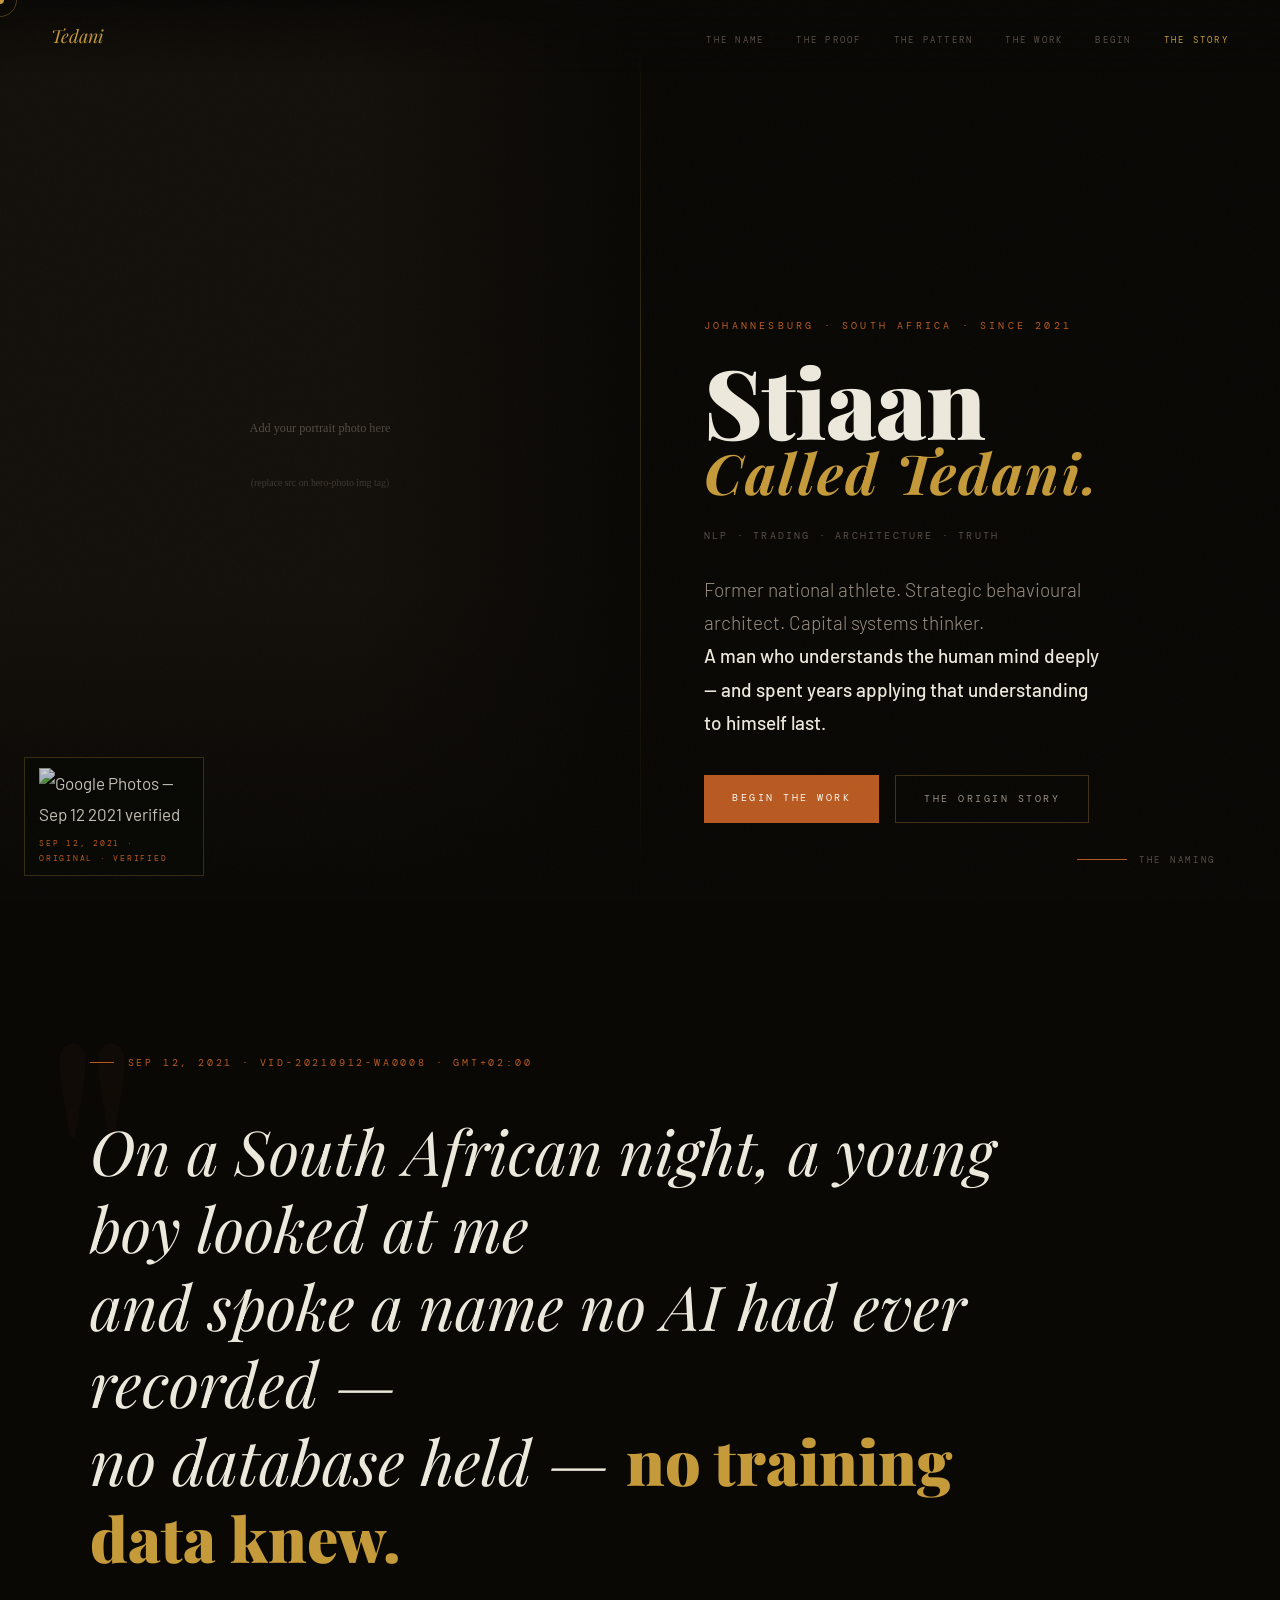
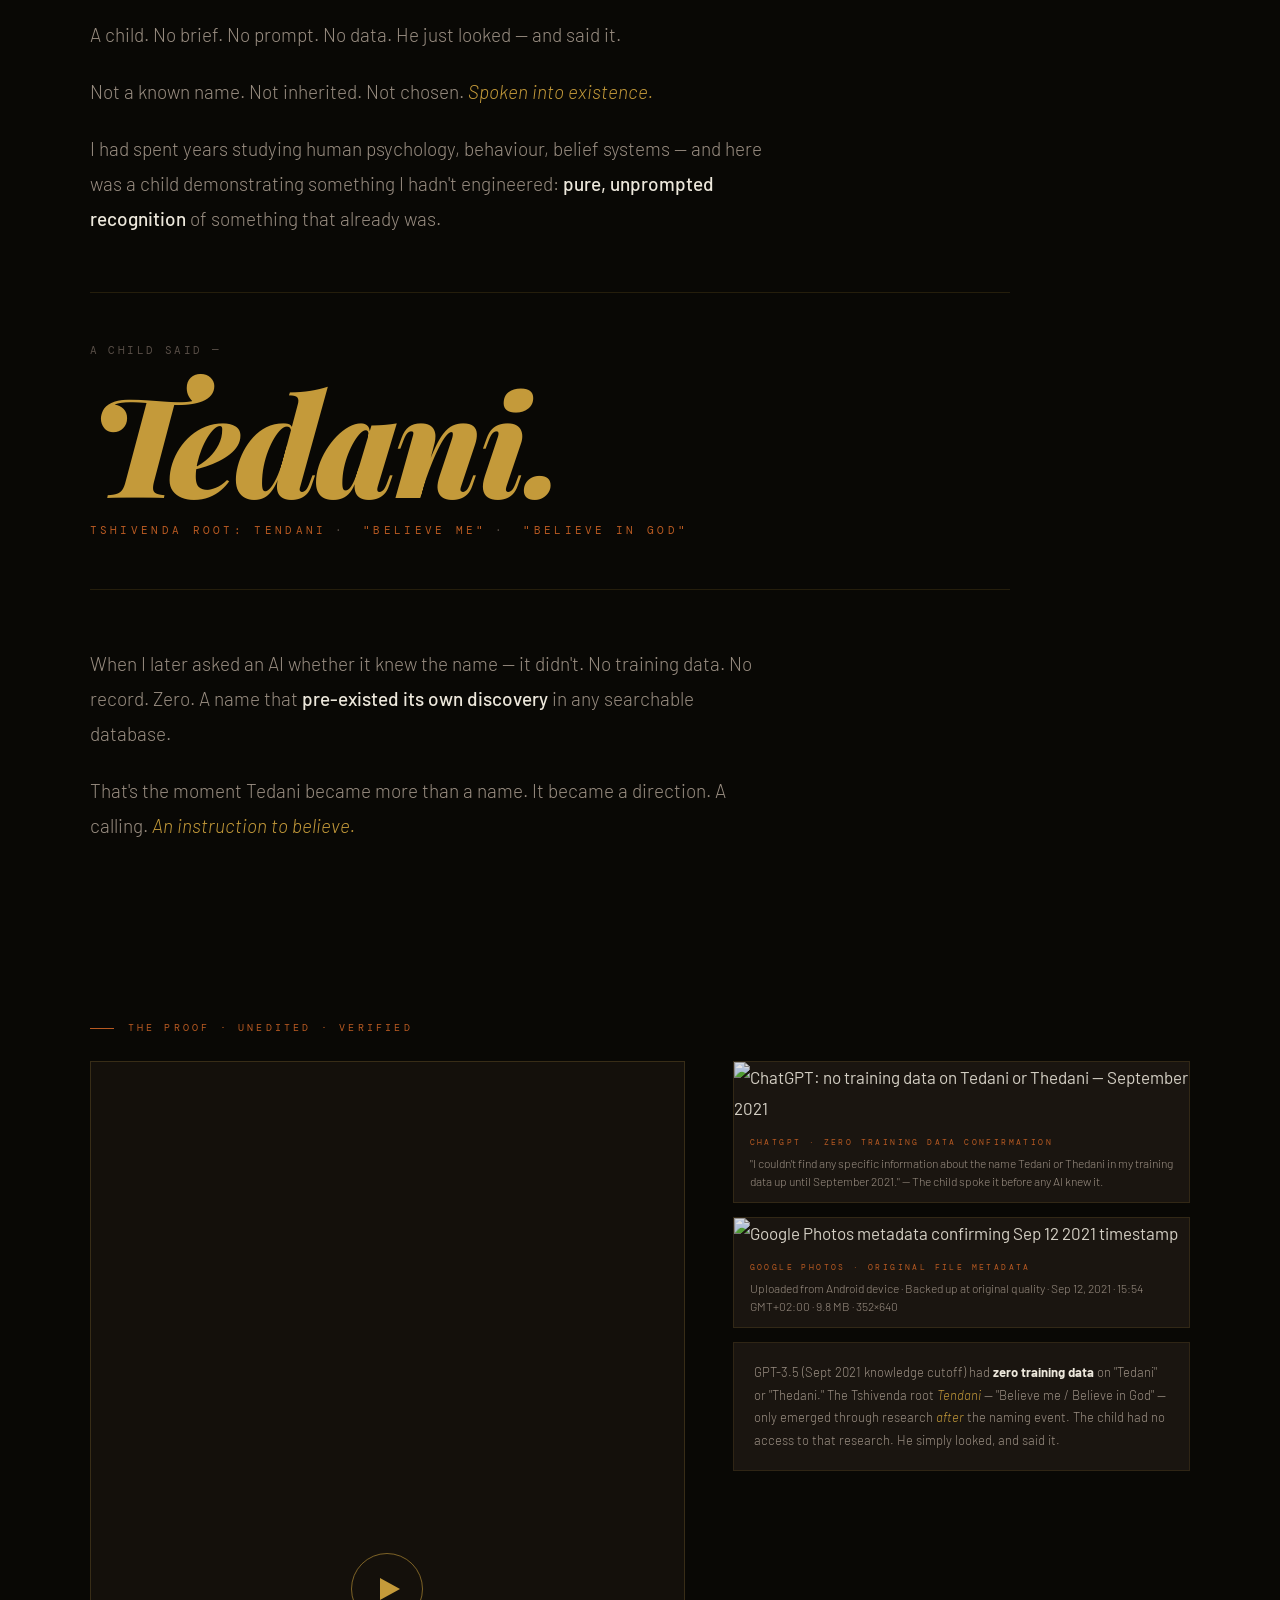
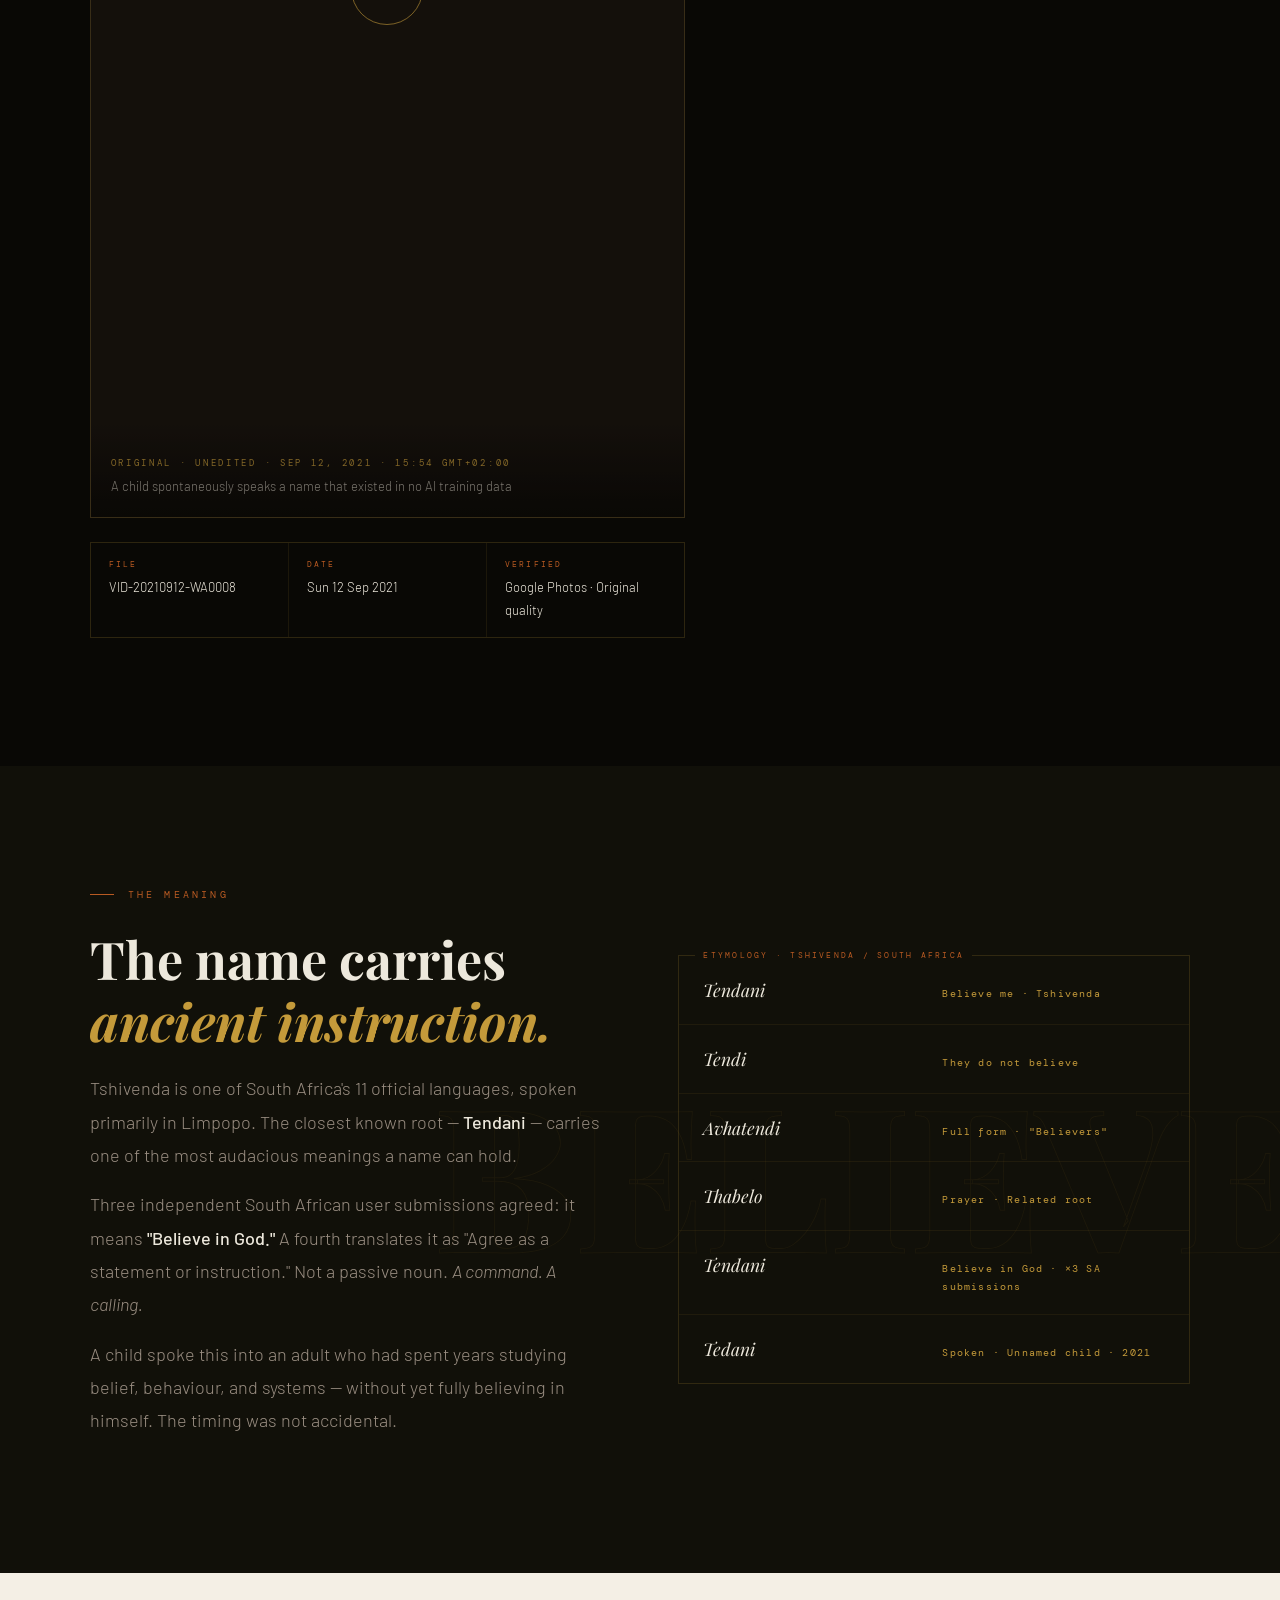
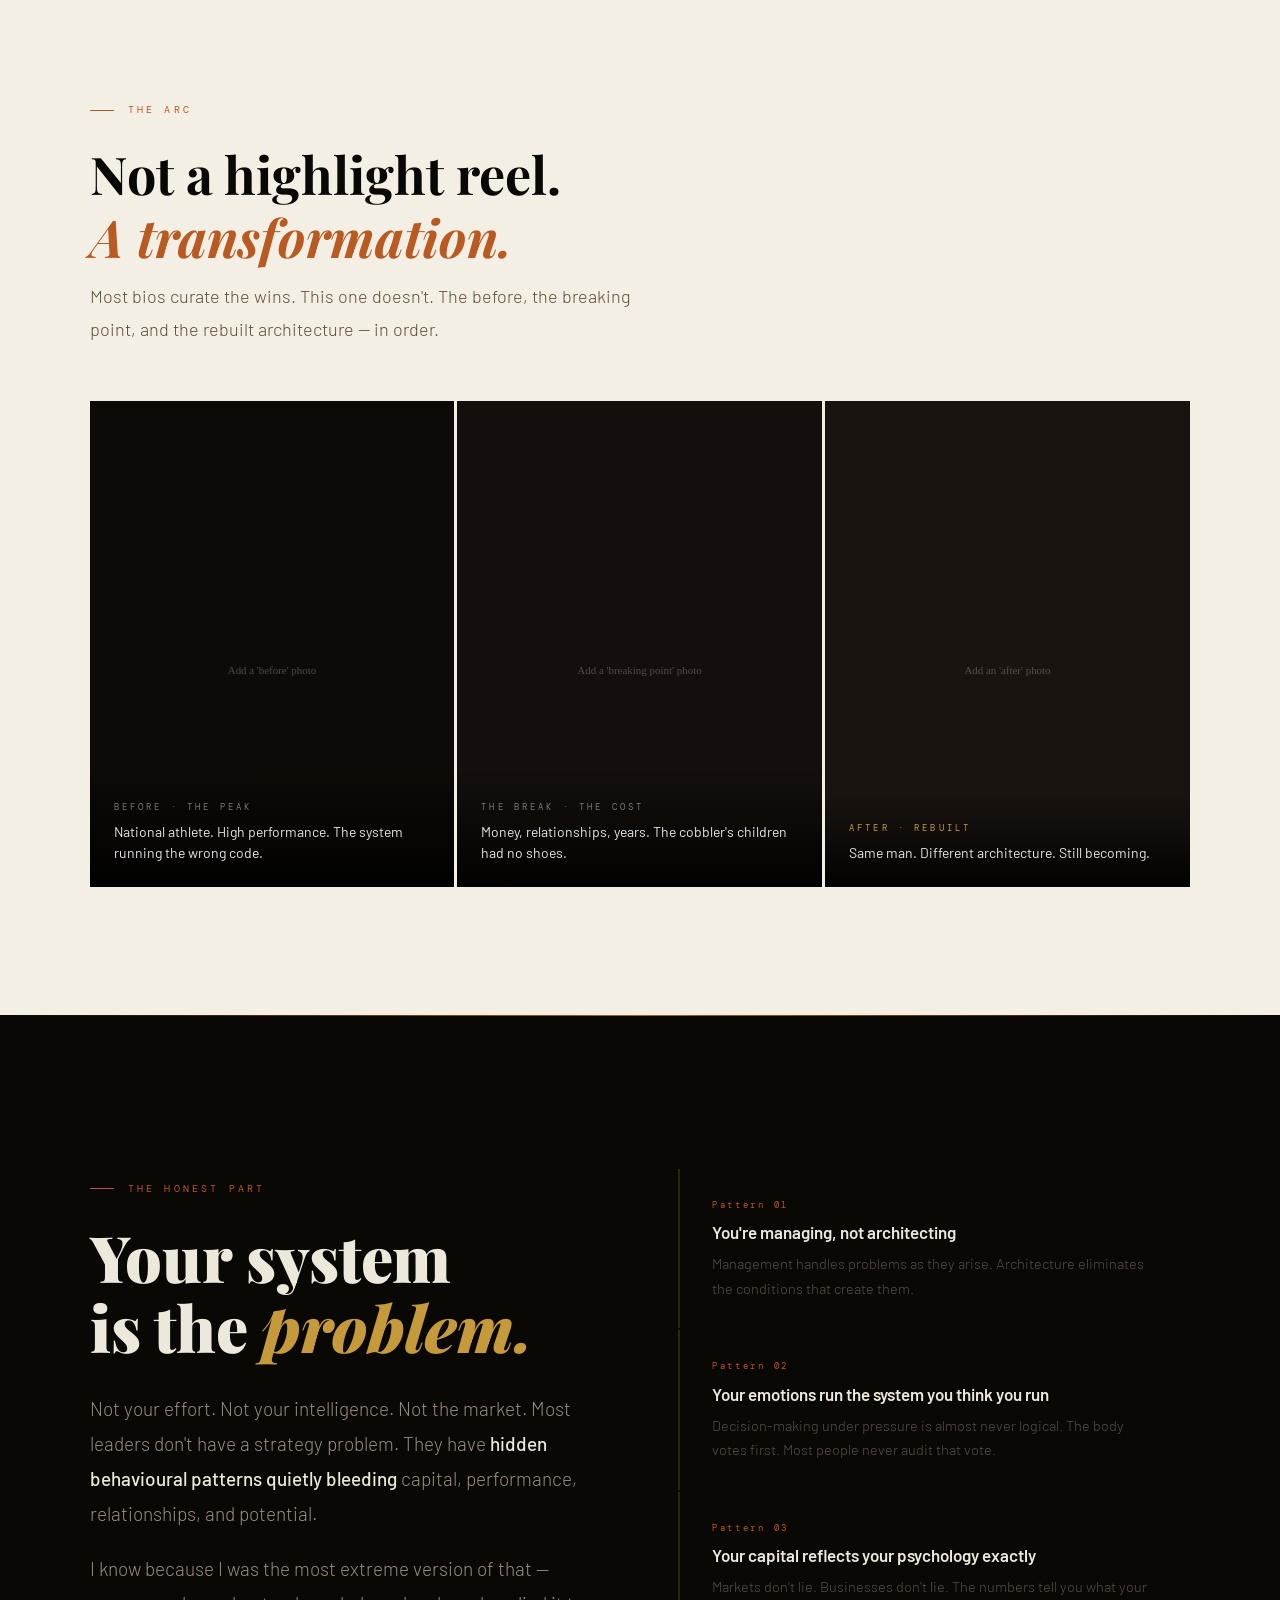
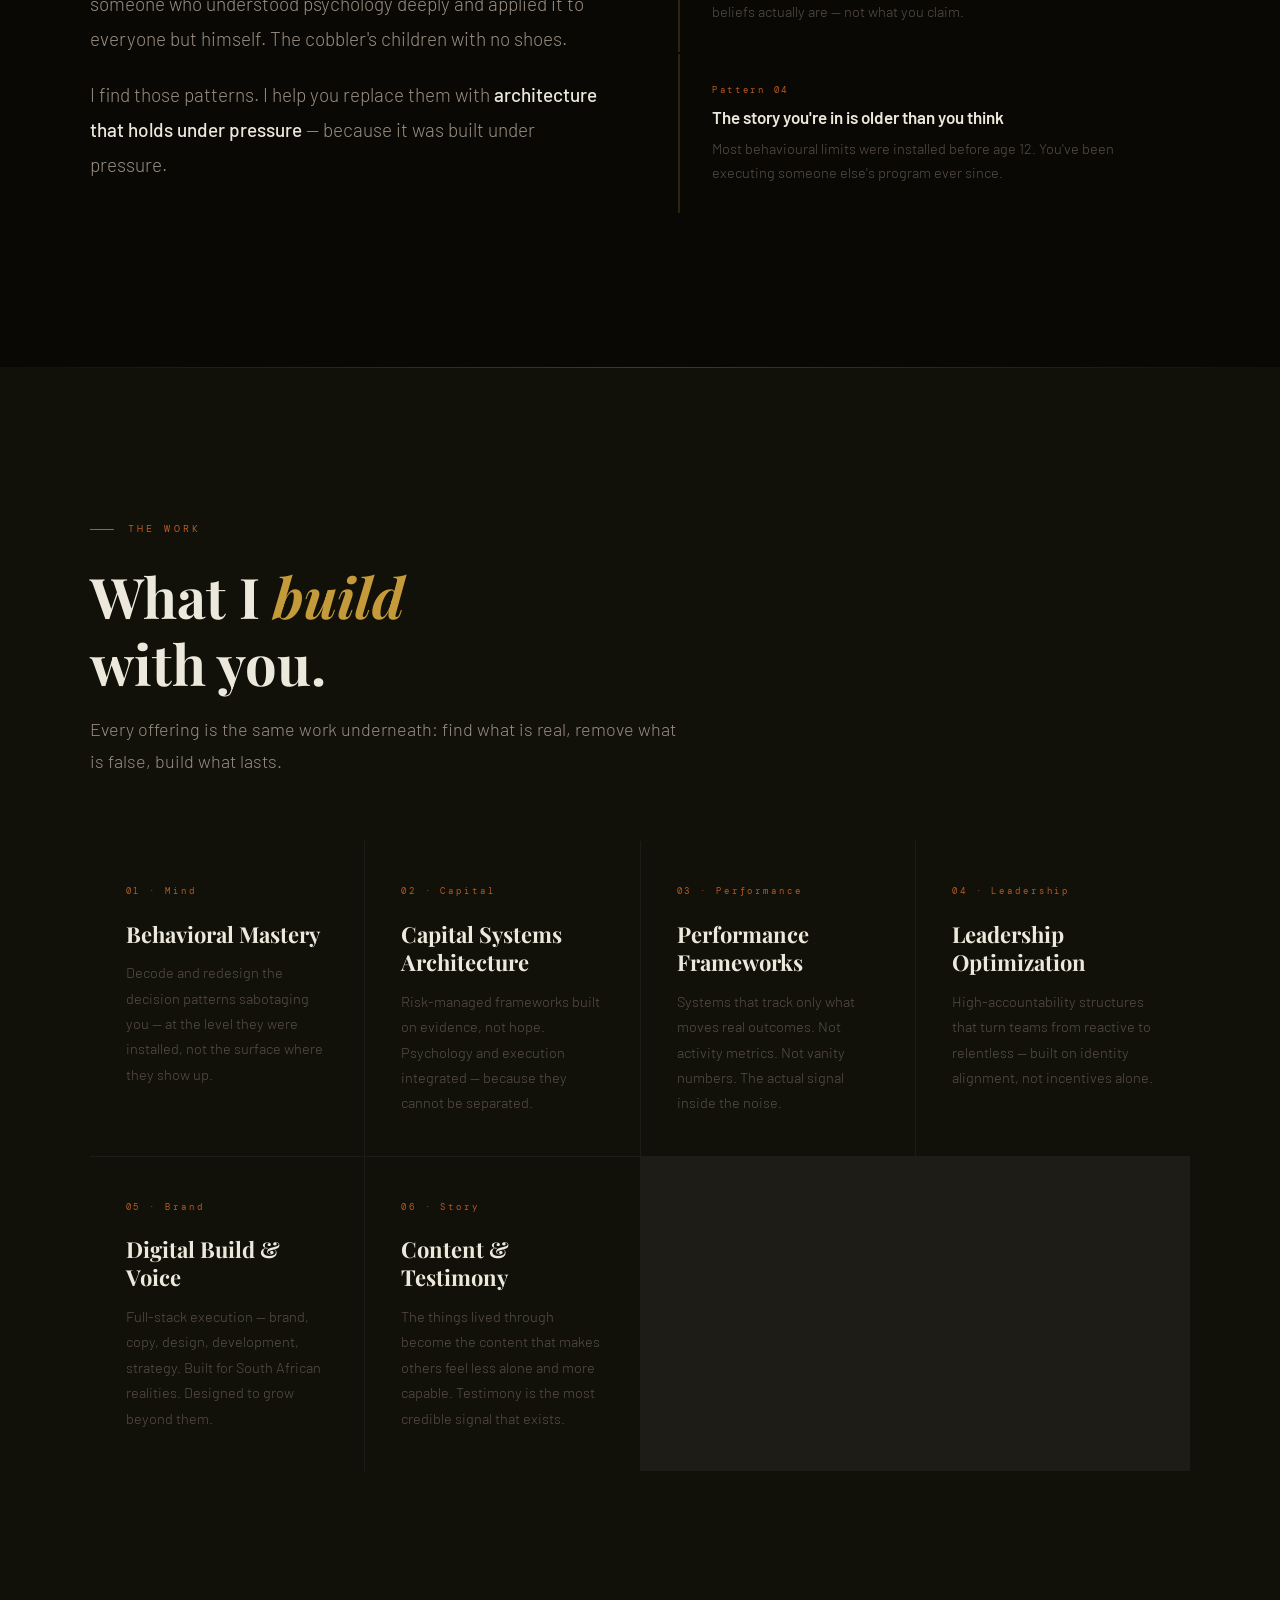
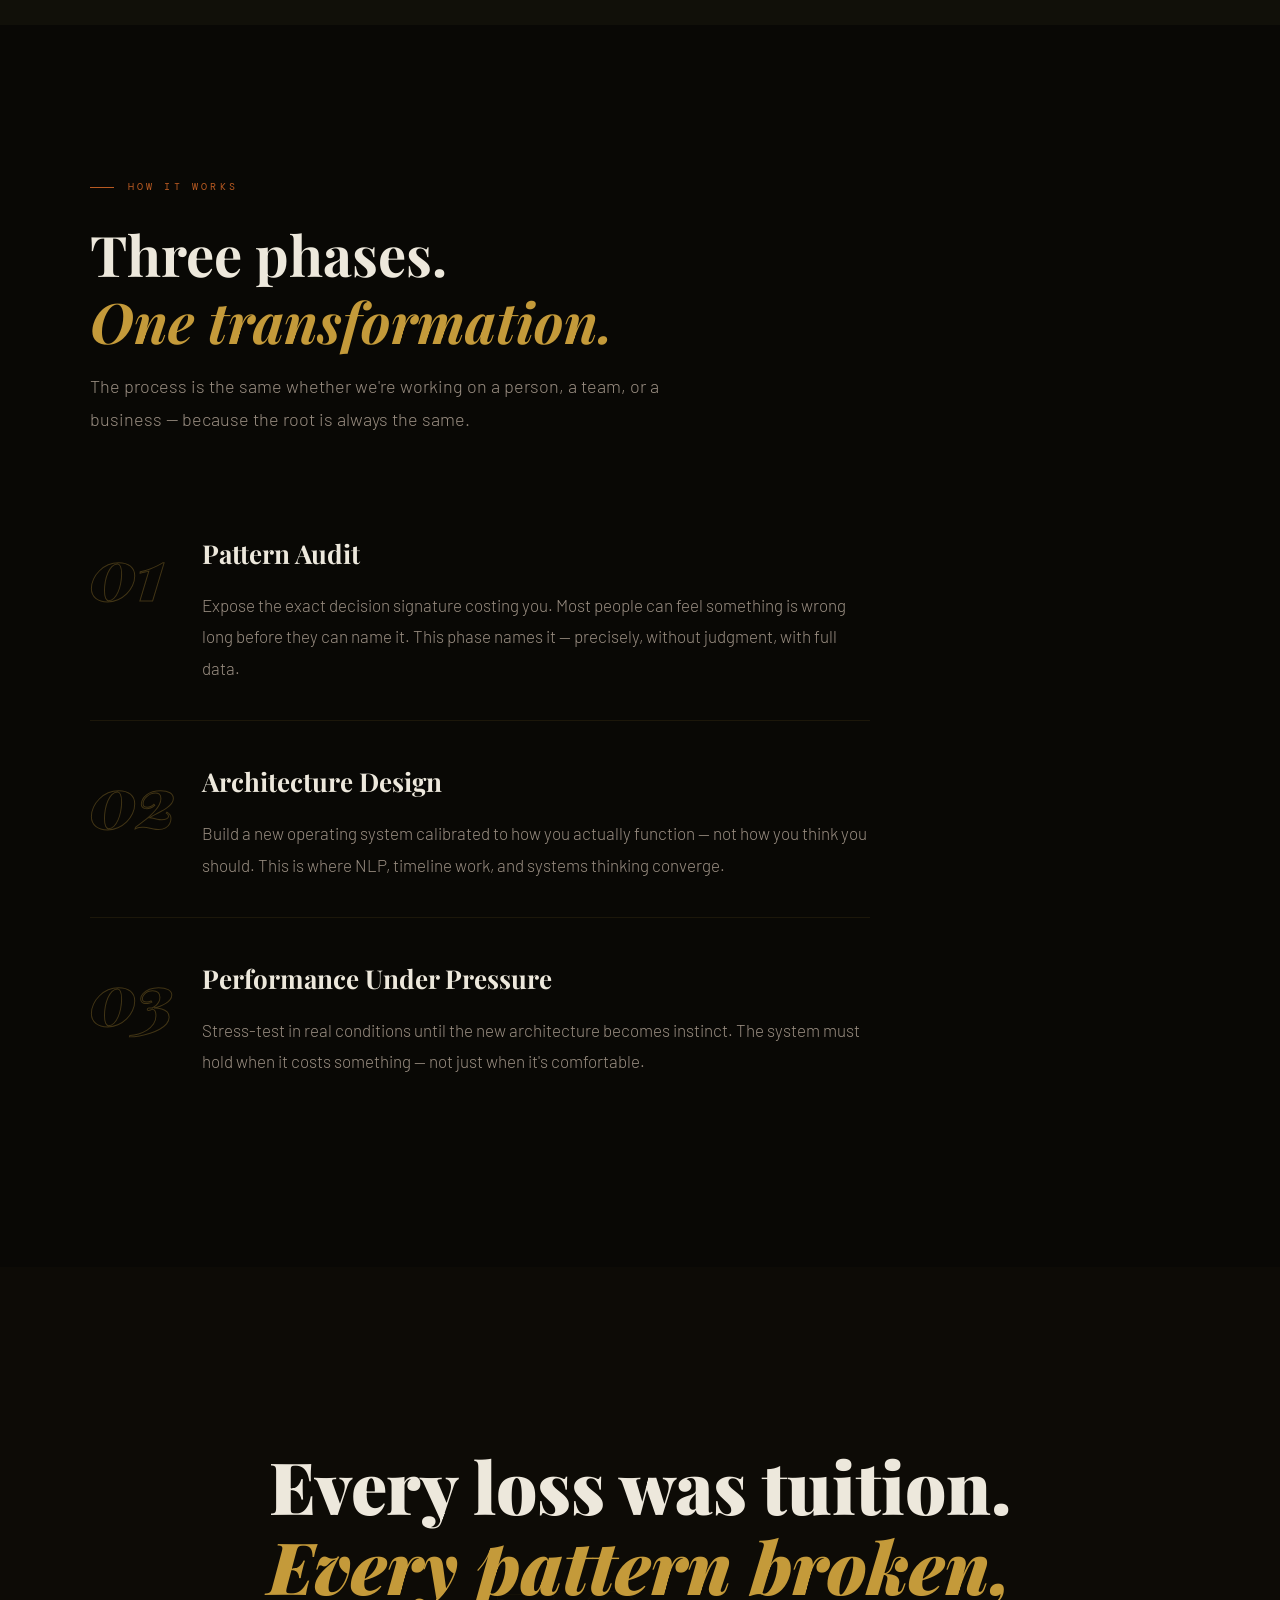
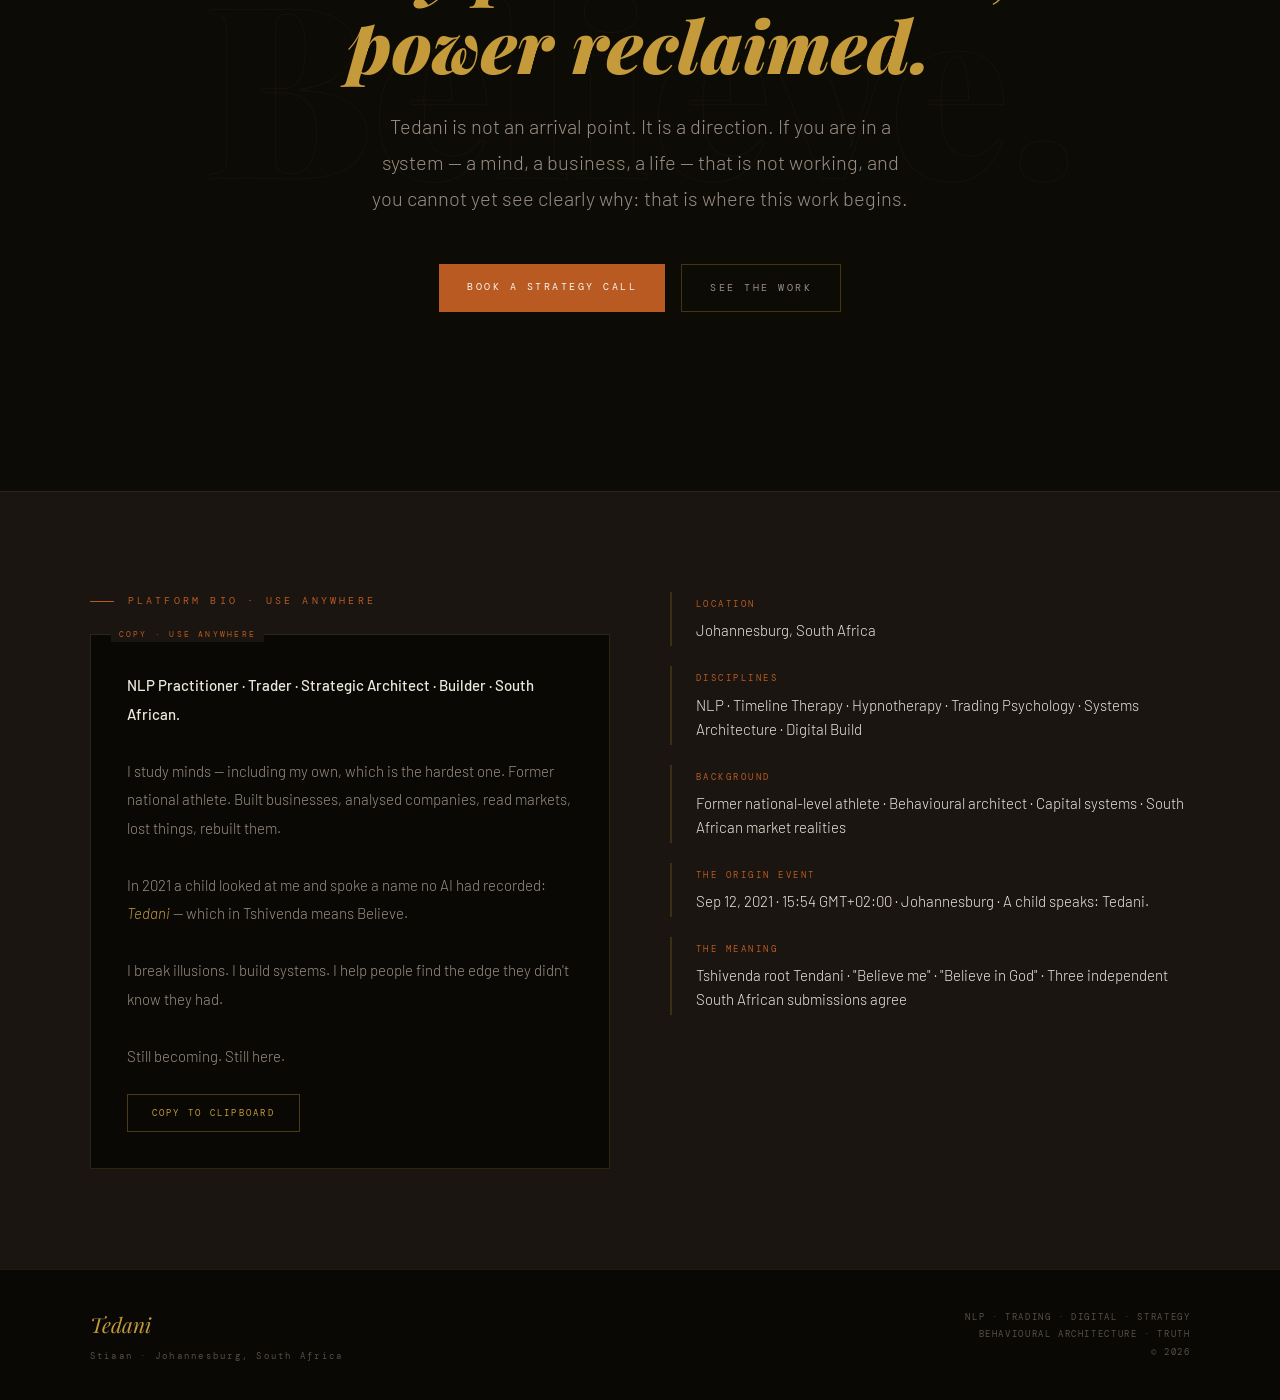
==== commit 4138a2f9: "Add files via upload" ====
--- a/index.html
+++ b/index.html
@@ -3,807 +3,586 @@
 <head>
 <meta charset="UTF-8">
 <meta name="viewport" content="width=device-width, initial-scale=1.0">
-<title>Tedani — Stiaan</title>
+<title>Tedani — Stiaan · Behavioural Architect · South Africa</title>
+<meta name="description" content="Former national athlete. NLP practitioner. Capital systems thinker. In 2021 a child spoke a name no AI had recorded: Tedani.">
 <link rel="preconnect" href="https://fonts.googleapis.com">
-<link href="https://fonts.googleapis.com/css2?family=Cormorant+Garamond:ital,wght@0,300;0,400;0,600;1,300;1,400;1,600&family=DM+Mono:wght@300;400&family=Bebas+Neue&display=swap" rel="stylesheet">
+<link rel="preconnect" href="https://fonts.gstatic.com" crossorigin>
+<link href="https://fonts.googleapis.com/css2?family=Playfair+Display:ital,wght@0,400;0,700;0,900;1,400;1,700&family=DM+Mono:wght@300;400;500&family=Barlow:wght@300;400;500;600&display=swap" rel="stylesheet">
 <style>
-  *, *::before, *::after { box-sizing: border-box; margin: 0; padding: 0; }
-
-  :root {
-    --soil:   #110e08;
-    --ash:    #f2ece0;
-    --ember:  #c8622a;
-    --gold:   #c9a04a;
-    --smoke:  #7a7060;
-    --paper:  #f7f2e8;
-    --mid:    #d8ceb8;
-    --deep:   #1e180f;
-  }
-
-  html { scroll-behavior: smooth; }
-
-  body {
-    background: var(--soil);
-    color: var(--ash);
-    font-family: 'Cormorant Garamond', Georgia, serif;
-    font-size: 18px;
-    line-height: 1.8;
-    overflow-x: hidden;
-  }
-
-  /* GRAIN */
-  body::before {
-    content: '';
-    position: fixed;
-    inset: 0;
-    background-image: url("data:image/svg+xml,%3Csvg viewBox='0 0 200 200' xmlns='http://www.w3.org/2000/svg'%3E%3Cfilter id='n'%3E%3CfeTurbulence type='fractalNoise' baseFrequency='0.85' numOctaves='4' stitchTiles='stitch'/%3E%3C/filter%3E%3Crect width='100%25' height='100%25' filter='url(%23n)' opacity='0.035'/%3E%3C/svg%3E");
-    pointer-events: none;
-    z-index: 999;
-    opacity: 0.5;
-  }
-
-  /* ─── UTILITIES ─── */
-  .mono {
-    font-family: 'DM Mono', monospace;
-    font-size: 10.5px;
-    letter-spacing: 0.28em;
-    text-transform: uppercase;
-  }
-
-  .label {
-    font-family: 'DM Mono', monospace;
-    font-size: 10px;
-    letter-spacing: 0.3em;
-    text-transform: uppercase;
-    color: var(--ember);
-    display: flex;
-    align-items: center;
-    gap: 14px;
-    margin-bottom: 28px;
-  }
-
-  .label::before {
-    content: '';
-    display: block;
-    width: 28px;
-    height: 1px;
-    background: var(--ember);
-    flex-shrink: 0;
-  }
-
-  .reveal {
-    opacity: 0;
-    transform: translateY(22px);
-    transition: opacity 0.9s ease, transform 0.9s ease;
-  }
-  .reveal.visible { opacity: 1; transform: none; }
-
-  /* ─── HERO ─── */
-  .hero {
-    min-height: 100svh;
-    padding: clamp(48px,10vw,140px) clamp(24px,7vw,100px);
-    display: flex;
-    flex-direction: column;
-    justify-content: flex-end;
-    position: relative;
-    overflow: hidden;
-  }
-
-  .hero-bg-word {
-    position: absolute;
-    top: 50%;
-    right: -2%;
-    transform: translateY(-52%);
-    font-family: 'Bebas Neue', sans-serif;
-    font-size: clamp(140px, 26vw, 380px);
-    color: transparent;
-    -webkit-text-stroke: 1px rgba(201,160,74,0.09);
-    line-height: 1;
-    user-select: none;
-    pointer-events: none;
-    letter-spacing: 0.03em;
-  }
-
-  .hero-meta {
-    font-family: 'DM Mono', monospace;
-    font-size: 10px;
-    letter-spacing: 0.3em;
-    text-transform: uppercase;
-    color: var(--ember);
-    margin-bottom: 28px;
-    opacity: 0;
-    animation: fadeUp 0.9s ease 0.15s forwards;
-  }
-
-  .hero h1 {
-    font-family: 'Bebas Neue', sans-serif;
-    font-size: clamp(64px, 12vw, 168px);
-    letter-spacing: 0.03em;
-    line-height: 0.93;
-    color: var(--ash);
-    opacity: 0;
-    animation: fadeUp 0.9s ease 0.35s forwards;
-  }
-
-  .hero h1 .sub {
-    display: block;
-    font-size: 0.38em;
-    letter-spacing: 0.18em;
-    color: var(--gold);
-  }
-
-  .hero-intro {
-    margin-top: 40px;
-    max-width: 580px;
-    font-size: clamp(19px, 2.2vw, 26px);
-    font-style: italic;
-    font-weight: 300;
-    color: var(--mid);
-    line-height: 1.65;
-    opacity: 0;
-    animation: fadeUp 0.9s ease 0.6s forwards;
-  }
-
-  .hero-intro strong {
-    color: var(--gold);
-    font-style: normal;
-    font-weight: 400;
-  }
-
-  .hero-scroll {
-    margin-top: 56px;
-    font-family: 'DM Mono', monospace;
-    font-size: 10px;
-    letter-spacing: 0.25em;
-    color: var(--smoke);
-    text-transform: uppercase;
-    display: flex;
-    align-items: center;
-    gap: 12px;
-    opacity: 0;
-    animation: fadeUp 0.9s ease 1.1s forwards;
-  }
-
-  .hero-scroll span {
-    display: block;
-    width: 36px;
-    height: 1px;
-    background: var(--smoke);
-  }
-
-  /* ─── NAMING EVENT ─── */
-  .naming {
-    background: var(--paper);
-    color: var(--soil);
-    padding: clamp(60px,10vw,120px) clamp(24px,7vw,100px);
-    position: relative;
-    overflow: hidden;
-  }
-
-  .naming::before {
-    content: '\201C';
-    position: absolute;
-    top: -0.18em;
-    left: -0.02em;
-    font-family: 'Cormorant Garamond', serif;
-    font-size: clamp(180px, 24vw, 320px);
-    color: var(--ember);
-    opacity: 0.07;
-    line-height: 1;
-    pointer-events: none;
-  }
-
-  .naming blockquote {
-    max-width: 720px;
-    font-size: clamp(22px, 3.5vw, 42px);
-    font-style: italic;
-    font-weight: 300;
-    line-height: 1.45;
-    color: var(--soil);
-    position: relative;
-    z-index: 1;
-    margin-bottom: 32px;
-  }
-
-  .naming blockquote strong {
-    color: var(--ember);
-    font-style: normal;
-    font-weight: 600;
-  }
-
-  .naming .proof {
-    font-family: 'DM Mono', monospace;
-    font-size: 10px;
-    letter-spacing: 0.25em;
-    color: var(--smoke);
-    text-transform: uppercase;
-    display: flex;
-    align-items: center;
-    gap: 12px;
-  }
-
-  .naming .proof::before {
-    content: '';
-    display: block;
-    width: 20px;
-    height: 1px;
-    background: var(--smoke);
-  }
-
-  /* ─── THE DOSSIER ─── */
-  .dossier {
-    padding: clamp(60px,10vw,140px) clamp(24px,7vw,100px);
-  }
-
-  .dossier h2 {
-    font-size: clamp(34px, 5.5vw, 58px);
-    font-weight: 300;
-    line-height: 1.2;
-    margin-bottom: 16px;
-    color: var(--ash);
-  }
-
-  .dossier h2 em { color: var(--gold); font-style: italic; }
-
-  .dossier-lead {
-    max-width: 640px;
-    font-size: clamp(17px, 1.9vw, 21px);
-    color: var(--mid);
-    margin-bottom: 64px;
-    font-weight: 300;
-  }
-
-  .dossier-grid {
-    display: grid;
-    grid-template-columns: 1fr 1fr;
-    gap: 0;
-    border-top: 1px solid rgba(201,160,74,0.18);
-    border-left: 1px solid rgba(201,160,74,0.18);
-  }
-
-  .dossier-cell {
-    padding: 40px 36px;
-    border-right: 1px solid rgba(201,160,74,0.18);
-    border-bottom: 1px solid rgba(201,160,74,0.18);
-    position: relative;
-    transition: background 0.3s ease;
-  }
-
-  .dossier-cell:hover { background: rgba(201,160,74,0.03); }
-
-  .dossier-cell .cell-label {
-    font-family: 'DM Mono', monospace;
-    font-size: 9.5px;
-    letter-spacing: 0.28em;
-    text-transform: uppercase;
-    color: var(--ember);
-    margin-bottom: 14px;
-  }
-
-  .dossier-cell h3 {
-    font-size: 20px;
-    font-weight: 400;
-    color: var(--ash);
-    margin-bottom: 12px;
-    line-height: 1.3;
-  }
-
-  .dossier-cell p {
-    font-size: 15.5px;
-    color: var(--smoke);
-    line-height: 1.75;
-    font-weight: 300;
-  }
-
-  .dossier-cell p strong { color: var(--mid); font-weight: 400; }
-
-  @media (max-width: 600px) {
-    .dossier-grid { grid-template-columns: 1fr; }
-  }
-
-  /* ─── THE CONTRADICTION ─── */
-  .contradiction {
-    padding: clamp(60px,10vw,140px) clamp(24px,7vw,100px);
-    background: var(--deep);
-    position: relative;
-    overflow: hidden;
-  }
-
-  .contradiction::after {
-    content: '';
-    position: absolute;
-    top: 0; left: 0; right: 0;
-    height: 1px;
-    background: linear-gradient(to right, transparent, var(--ember), transparent);
-  }
-
-  .contradiction h2 {
-    font-size: clamp(30px, 5vw, 54px);
-    font-weight: 300;
-    max-width: 700px;
-    line-height: 1.25;
-    margin-bottom: 32px;
-    color: var(--ash);
-  }
-
-  .contradiction h2 em { color: var(--gold); font-style: italic; }
-
-  .contradiction p {
-    max-width: 620px;
-    font-size: clamp(17px, 1.9vw, 21px);
-    color: var(--mid);
-    font-weight: 300;
-    margin-bottom: 20px;
-    line-height: 1.8;
-  }
-
-  .contradiction p strong { color: var(--ash); font-weight: 400; }
-
-  .contradiction .pull-quote {
-    margin-top: 48px;
-    padding-left: 28px;
-    border-left: 2px solid var(--ember);
-    font-size: clamp(20px, 2.8vw, 32px);
-    font-style: italic;
-    font-weight: 300;
-    color: var(--ash);
-    line-height: 1.5;
-    max-width: 600px;
-  }
-
-  /* ─── WHAT I OFFER ─── */
-  .offer {
-    padding: clamp(60px,10vw,140px) clamp(24px,7vw,100px);
-  }
-
-  .offer h2 {
-    font-size: clamp(34px, 5.5vw, 58px);
-    font-weight: 300;
-    line-height: 1.2;
-    margin-bottom: 16px;
-    color: var(--ash);
-  }
-
-  .offer h2 em { color: var(--gold); font-style: italic; }
-
-  .offer-lead {
-    max-width: 600px;
-    font-size: clamp(17px, 1.9vw, 21px);
-    color: var(--mid);
-    margin-bottom: 64px;
-    font-weight: 300;
-  }
-
-  .offer-list {
-    display: flex;
-    flex-direction: column;
-    gap: 0;
-    border-top: 1px solid rgba(255,255,255,0.07);
-  }
-
-  .offer-item {
-    display: grid;
-    grid-template-columns: 80px 1fr;
-    gap: 32px;
-    padding: 36px 0;
-    border-bottom: 1px solid rgba(255,255,255,0.07);
-    align-items: start;
-    transition: padding-left 0.3s ease;
-  }
-
-  .offer-item:hover { padding-left: 12px; }
-
-  .offer-num {
-    font-family: 'DM Mono', monospace;
-    font-size: 11px;
-    letter-spacing: 0.2em;
-    color: var(--ember);
-    padding-top: 6px;
-  }
-
-  .offer-content h3 {
-    font-size: 22px;
-    font-weight: 400;
-    color: var(--ash);
-    margin-bottom: 10px;
-    line-height: 1.3;
-  }
-
-  .offer-content p {
-    font-size: 16px;
-    color: var(--smoke);
-    font-weight: 300;
-    line-height: 1.75;
-  }
-
-  /* ─── BECOMING ─── */
-  .becoming {
-    background: var(--paper);
-    color: var(--soil);
-    padding: clamp(80px, 14vw, 180px) clamp(24px,7vw,100px);
-    text-align: center;
-    position: relative;
-    overflow: hidden;
-  }
-
-  .becoming .bg-word {
-    position: absolute;
-    bottom: -0.1em;
-    left: 50%;
-    transform: translateX(-50%);
-    font-family: 'Bebas Neue', sans-serif;
-    font-size: clamp(80px, 18vw, 240px);
-    color: transparent;
-    -webkit-text-stroke: 1px rgba(26,18,8,0.06);
-    line-height: 1;
-    user-select: none;
-    pointer-events: none;
-    white-space: nowrap;
-  }
-
-  .becoming .label { justify-content: center; color: var(--ember); }
-  .becoming .label::before { background: var(--ember); }
-
-  .becoming h2 {
-    font-size: clamp(34px, 6vw, 70px);
-    font-weight: 300;
-    line-height: 1.2;
-    color: var(--soil);
-    max-width: 760px;
-    margin: 0 auto 32px;
-    position: relative;
-    z-index: 1;
-  }
-
-  .becoming h2 em { color: var(--ember); font-style: italic; }
-
-  .becoming p {
-    max-width: 580px;
-    margin: 0 auto 20px;
-    font-size: clamp(17px, 1.9vw, 21px);
-    color: #4a3e28;
-    font-weight: 300;
-    position: relative;
-    z-index: 1;
-  }
-
-  .becoming p strong { color: var(--soil); font-weight: 400; }
-
-  /* ─── SHORT BIO ─── */
-  .shortbio {
-    padding: clamp(60px,10vw,120px) clamp(24px,7vw,100px);
-    background: var(--deep);
-    position: relative;
-  }
-
-  .shortbio::before {
-    content: '';
-    position: absolute;
-    top: 0; left: 0; right: 0;
-    height: 1px;
-    background: linear-gradient(to right, transparent, var(--gold), transparent);
-  }
-
-  .shortbio h2 {
-    font-size: clamp(28px, 4vw, 46px);
-    font-weight: 300;
-    margin-bottom: 28px;
-    color: var(--ash);
-  }
-
-  .shortbio h2 em { color: var(--gold); font-style: italic; }
-
-  .bio-card {
-    background: rgba(255,255,255,0.03);
-    border: 1px solid rgba(201,160,74,0.2);
-    padding: 36px 40px;
-    max-width: 700px;
-    font-size: clamp(17px, 1.9vw, 20px);
-    color: var(--mid);
-    line-height: 1.8;
-    font-style: italic;
-    font-weight: 300;
-    margin-bottom: 24px;
-    position: relative;
-  }
-
-  .bio-card em { color: var(--gold); font-style: normal; }
-
-  .copy-btn {
-    display: inline-flex;
-    align-items: center;
-    gap: 10px;
-    padding: 11px 26px;
-    background: transparent;
-    border: 1px solid rgba(200,98,42,0.5);
-    color: var(--ember);
-    font-family: 'DM Mono', monospace;
-    font-size: 10px;
-    letter-spacing: 0.22em;
-    text-transform: uppercase;
-    cursor: pointer;
-    transition: all 0.25s ease;
-  }
-
-  .copy-btn:hover { background: var(--ember); color: var(--paper); border-color: var(--ember); }
-
-  /* ─── FOOTER ─── */
-  footer {
-    padding: clamp(36px,6vw,72px) clamp(24px,7vw,100px);
-    border-top: 1px solid rgba(201,160,74,0.12);
-    display: flex;
-    flex-wrap: wrap;
-    justify-content: space-between;
-    align-items: center;
-    gap: 20px;
-  }
-
-  .wordmark {
-    font-family: 'Bebas Neue', sans-serif;
-    font-size: 32px;
-    letter-spacing: 0.1em;
-    color: var(--gold);
-  }
-
-  .wordmark span {
-    display: block;
-    font-family: 'DM Mono', monospace;
-    font-size: 9px;
-    letter-spacing: 0.3em;
-    color: var(--smoke);
-    margin-top: 2px;
-  }
-
-  footer p {
-    font-family: 'DM Mono', monospace;
-    font-size: 10px;
-    letter-spacing: 0.15em;
-    color: var(--smoke);
-    text-align: right;
-    line-height: 1.8;
-  }
-
-  /* ─── ANIMATIONS ─── */
-  @keyframes fadeUp {
-    from { opacity: 0; transform: translateY(20px); }
-    to   { opacity: 1; transform: none; }
-  }
-
-  @media (max-width: 580px) {
-    .offer-item { grid-template-columns: 1fr; gap: 8px; }
-    footer p { text-align: left; }
-  }
+*,*::before,*::after{box-sizing:border-box;margin:0;padding:0}
+:root{
+  --black:#090805;--soil:#111009;--deep:#1a1510;
+  --ember:#b85a22;--gold:#c49a3a;
+  --ash:#ede8dc;--mid:#9a8e82;--smoke:#584e47;
+  --paper:#f4efe5;--cream:#faf7f1;
+}
+html{scroll-behavior:smooth}
+body{background:var(--black);color:var(--ash);font-family:'Barlow',sans-serif;font-size:17px;line-height:1.8;overflow-x:hidden;cursor:none}
+body::after{content:'';position:fixed;inset:0;background-image:url("data:image/svg+xml,%3Csvg viewBox='0 0 512 512' xmlns='http://www.w3.org/2000/svg'%3E%3Cfilter id='g'%3E%3CfeTurbulence type='fractalNoise' baseFrequency='0.75' numOctaves='4' stitchTiles='stitch'/%3E%3C/filter%3E%3Crect width='100%25' height='100%25' filter='url(%23g)' opacity='0.04'/%3E%3C/svg%3E");pointer-events:none;z-index:9999;opacity:0.4}
+#cur{position:fixed;width:8px;height:8px;background:var(--gold);border-radius:50%;pointer-events:none;z-index:9998;transform:translate(-50%,-50%);transition:width .3s,height .3s}
+#cur-ring{position:fixed;width:34px;height:34px;border:1px solid rgba(196,154,58,.35);border-radius:50%;pointer-events:none;z-index:9997;transform:translate(-50%,-50%);transition:width .3s,height .3s}
+::-webkit-scrollbar{width:3px}::-webkit-scrollbar-track{background:var(--black)}::-webkit-scrollbar-thumb{background:var(--ember);border-radius:2px}
+::selection{background:rgba(196,154,58,.25);color:var(--ash)}
+.eyebrow{font-family:'DM Mono',monospace;font-size:10px;letter-spacing:.32em;text-transform:uppercase;color:var(--ember);display:flex;align-items:center;gap:14px;margin-bottom:24px}
+.eyebrow::before{content:'';display:block;width:24px;height:1px;background:var(--ember);flex-shrink:0}
+.reveal{opacity:0;transform:translateY(28px);transition:opacity 1s ease,transform 1s ease}
+.reveal.visible{opacity:1;transform:none}
+.reveal.visible.d1{transition-delay:.12s}.reveal.visible.d2{transition-delay:.24s}
+.reveal.visible.d3{transition-delay:.36s}.reveal.visible.d4{transition-delay:.48s}
+.reveal.visible.d5{transition-delay:.6s}
+@keyframes fadeUp{from{opacity:0;transform:translateY(22px)}to{opacity:1;transform:none}}
+@keyframes lineDrop{from{height:0;opacity:0}to{height:100%;opacity:1}}
+@keyframes pulse{0%,100%{opacity:.4}50%{opacity:1}}
+
+/* ── NAV ── */
+nav{position:fixed;top:0;left:0;right:0;z-index:200;display:flex;justify-content:space-between;align-items:center;padding:20px clamp(24px,4vw,60px);background:linear-gradient(to bottom,rgba(9,8,5,.9),transparent);backdrop-filter:blur(2px);transition:background .4s}
+nav.scrolled{background:rgba(9,8,5,.97);backdrop-filter:blur(12px)}
+.nav-brand{font-family:'Playfair Display',serif;font-size:18px;font-style:italic;color:var(--gold);text-decoration:none}
+.nav-links{display:flex;gap:32px;list-style:none}
+.nav-links a{font-family:'DM Mono',monospace;font-size:9px;letter-spacing:.25em;text-transform:uppercase;color:var(--smoke);text-decoration:none;transition:color .3s}
+.nav-links a:hover{color:var(--gold)}
+@media(max-width:600px){.nav-links{display:none}}
+
+/* ── HERO ── */
+.hero{min-height:100svh;display:grid;grid-template-columns:1fr 1fr;position:relative;overflow:hidden}
+@media(max-width:768px){.hero{grid-template-columns:1fr}}
+.hero-line-v{position:absolute;left:50%;top:0;width:1px;height:0;background:linear-gradient(to bottom,transparent,rgba(196,154,58,.25) 40%,rgba(196,154,58,.08) 80%,transparent);animation:lineDrop 2s ease .8s forwards;z-index:3;pointer-events:none}
+@media(max-width:768px){.hero-line-v{display:none}}
+.hero-photo{position:relative;overflow:hidden;background:var(--deep)}
+.hero-photo img{width:100%;height:100%;object-fit:cover;object-position:center top;filter:grayscale(15%) contrast(1.05);display:block}
+.hero-photo::after{content:'';position:absolute;inset:0;background:linear-gradient(to right,transparent 55%,var(--black) 100%),linear-gradient(to top,var(--black) 0%,transparent 35%)}
+@media(max-width:768px){.hero-photo{height:60vw;min-height:280px}.hero-photo::after{background:linear-gradient(to bottom,transparent 55%,var(--black) 100%)}}
+.photo-badge{position:absolute;bottom:24px;left:24px;z-index:4;background:rgba(9,8,5,.88);backdrop-filter:blur(8px);border:1px solid rgba(196,154,58,.25);padding:10px 14px;max-width:180px}
+.photo-badge img{width:100%;display:block;opacity:.8}
+.photo-badge-label{font-family:'DM Mono',monospace;font-size:8px;letter-spacing:.22em;text-transform:uppercase;color:var(--ember);margin-top:7px}
+.hero-content{display:flex;flex-direction:column;justify-content:flex-end;padding:clamp(40px,6vw,100px) clamp(28px,5vw,80px);position:relative;z-index:2}
+@media(max-width:768px){.hero-content{padding:32px 24px 56px}}
+.hero-kicker{font-family:'DM Mono',monospace;font-size:10px;letter-spacing:.32em;text-transform:uppercase;color:var(--ember);margin-bottom:20px;opacity:0;animation:fadeUp 1s ease .3s forwards}
+.hero-name{font-family:'Playfair Display',Georgia,serif;font-size:clamp(52px,7.5vw,100px);font-weight:900;line-height:.95;letter-spacing:-.01em;color:var(--ash);margin-bottom:8px;opacity:0;animation:fadeUp 1s ease .55s forwards}
+.hero-name em{display:block;font-style:italic;color:var(--gold);font-weight:700;font-size:.58em;letter-spacing:.04em}
+.hero-descriptor{font-family:'DM Mono',monospace;font-size:10px;letter-spacing:.22em;text-transform:uppercase;color:var(--smoke);margin-top:20px;margin-bottom:28px;opacity:0;animation:fadeUp 1s ease .78s forwards}
+.hero-intro{font-size:clamp(16px,1.6vw,19px);font-weight:300;color:var(--mid);max-width:400px;line-height:1.75;margin-bottom:36px;opacity:0;animation:fadeUp 1s ease 1s forwards}
+.hero-intro strong{color:var(--ash);font-weight:500}
+.hero-cta{display:flex;gap:16px;flex-wrap:wrap;opacity:0;animation:fadeUp 1s ease 1.2s forwards}
+.btn-primary{background:var(--ember);color:var(--cream);font-family:'DM Mono',monospace;font-size:10px;letter-spacing:.25em;text-transform:uppercase;padding:14px 28px;text-decoration:none;transition:background .3s,transform .2s;border:none;cursor:pointer;display:inline-block}
+.btn-primary:hover{background:var(--gold);transform:translateY(-2px)}
+.btn-ghost{background:transparent;color:var(--mid);font-family:'DM Mono',monospace;font-size:10px;letter-spacing:.25em;text-transform:uppercase;padding:14px 28px;text-decoration:none;border:1px solid rgba(196,154,58,.3);transition:border-color .3s,color .3s;display:inline-block}
+.btn-ghost:hover{border-color:var(--gold);color:var(--gold)}
+.scroll-hint{position:absolute;bottom:32px;right:clamp(28px,5vw,80px);z-index:2;display:flex;align-items:center;gap:12px;opacity:0;animation:fadeUp 1s ease 1.5s forwards}
+.scroll-hint-line{width:50px;height:1px;background:var(--ember);animation:pulse 2.5s ease-in-out infinite 2s}
+.scroll-hint-text{font-family:'DM Mono',monospace;font-size:9px;letter-spacing:.3em;text-transform:uppercase;color:var(--smoke)}
+
+/* ── NAMING ── */
+.naming{padding:clamp(80px,12vw,160px) clamp(28px,7vw,100px);max-width:1100px;position:relative}
+.naming::before{content:'"';position:absolute;top:clamp(40px,6vw,80px);left:clamp(0px,3vw,40px);font-family:'Playfair Display',serif;font-size:clamp(200px,28vw,380px);color:var(--ember);opacity:.04;line-height:1;pointer-events:none;user-select:none}
+.naming-date{font-family:'DM Mono',monospace;font-size:10px;letter-spacing:.28em;text-transform:uppercase;color:var(--ember);margin-bottom:40px;display:flex;align-items:center;gap:14px}
+.naming-date::before{content:'';display:block;width:24px;height:1px;background:var(--ember)}
+.naming h2{font-family:'Playfair Display',serif;font-size:clamp(32px,5.5vw,62px);font-weight:400;font-style:italic;line-height:1.25;color:var(--ash);margin-bottom:40px}
+.naming h2 strong{font-style:normal;font-weight:900;color:var(--gold)}
+.naming-body p{font-size:clamp(16px,1.6vw,19px);font-weight:300;color:var(--mid);line-height:1.85;margin-bottom:22px;max-width:680px}
+.naming-body p strong{color:var(--ash);font-weight:500}
+.naming-body p em{color:var(--gold);font-style:italic}
+.name-moment{margin:56px 0;padding:48px 0;border-top:1px solid rgba(196,154,58,.15);border-bottom:1px solid rgba(196,154,58,.15)}
+.name-moment .question{font-family:'DM Mono',monospace;font-size:11px;letter-spacing:.22em;text-transform:uppercase;color:var(--smoke);margin-bottom:16px}
+.name-moment .the-name{font-family:'Playfair Display',serif;font-size:clamp(60px,12vw,140px);font-weight:900;font-style:italic;color:var(--gold);line-height:.9;letter-spacing:-.02em}
+.name-moment .translation{margin-top:18px;font-family:'DM Mono',monospace;font-size:11px;letter-spacing:.3em;text-transform:uppercase;color:var(--ember)}
+.name-moment .translation span{color:var(--smoke);margin:0 8px}
+
+/* ── EVIDENCE ── */
+.evidence{padding:0 clamp(28px,7vw,100px) clamp(80px,10vw,140px);max-width:1400px}
+.evidence-layout{display:grid;grid-template-columns:1.3fr 1fr;gap:48px;align-items:start}
+@media(max-width:820px){.evidence-layout{grid-template-columns:1fr;gap:32px}}
+.evidence-video-wrap{position:relative;background:var(--deep);overflow:hidden;border:1px solid rgba(196,154,58,.18)}
+.evidence-video-wrap video{width:100%;display:block;aspect-ratio:9/16;object-fit:cover}
+@media(max-width:820px){.evidence-video-wrap video{aspect-ratio:16/9;max-height:60vw}}
+.evidence-video-caption{position:absolute;bottom:0;left:0;right:0;padding:32px 20px 20px;background:linear-gradient(to top,rgba(9,8,5,.92),transparent);pointer-events:none}
+.evc-tag{font-family:'DM Mono',monospace;font-size:9px;letter-spacing:.3em;text-transform:uppercase;color:var(--gold);margin-bottom:6px}
+.evc-text{font-size:13px;color:rgba(237,232,220,.75);line-height:1.5;font-weight:300}
+.play-overlay{position:absolute;inset:0;display:flex;align-items:center;justify-content:center;background:rgba(9,8,5,.35);cursor:pointer;transition:background .3s;z-index:2}
+.play-overlay:hover{background:rgba(9,8,5,.15)}
+.play-overlay.hidden{opacity:0;pointer-events:none;transition:opacity .4s}
+.play-btn{width:72px;height:72px;border:1.5px solid rgba(196,154,58,.6);border-radius:50%;display:flex;align-items:center;justify-content:center;transition:border-color .3s,transform .3s}
+.play-overlay:hover .play-btn{border-color:var(--gold);transform:scale(1.08)}
+.play-btn::after{content:'';display:block;width:0;height:0;border-top:11px solid transparent;border-bottom:11px solid transparent;border-left:20px solid var(--gold);margin-left:5px}
+.evidence-proofs{display:flex;flex-direction:column;gap:14px}
+.proof-item{position:relative;background:var(--deep);border:1px solid rgba(196,154,58,.14);overflow:hidden;transition:border-color .3s}
+.proof-item:hover{border-color:rgba(196,154,58,.4)}
+.proof-item img{width:100%;display:block;opacity:.88;transition:opacity .3s}
+.proof-item:hover img{opacity:1}
+.proof-label{padding:12px 16px}
+.proof-label .ptag{font-family:'DM Mono',monospace;font-size:8px;letter-spacing:.3em;text-transform:uppercase;color:var(--ember);margin-bottom:4px}
+.proof-label .pdesc{font-size:12px;color:var(--mid);line-height:1.5;font-weight:300}
+.meta-strip{margin-top:24px;display:grid;grid-template-columns:repeat(3,1fr);gap:1px;background:rgba(196,154,58,.1);border:1px solid rgba(196,154,58,.1)}
+.meta-cell{background:var(--black);padding:14px 18px}
+.mc-label{font-family:'DM Mono',monospace;font-size:8px;letter-spacing:.28em;text-transform:uppercase;color:var(--ember);margin-bottom:5px}
+.mc-value{font-size:13px;color:var(--ash);font-weight:300}
+.proof-note{padding:18px 20px;background:var(--deep);border:1px solid rgba(196,154,58,.12)}
+.proof-note p{font-size:13px;color:var(--mid);line-height:1.75;font-weight:300}
+.proof-note p em{color:var(--gold);font-style:italic}
+
+/* ── ETYMOLOGY ── */
+.etymology{padding:clamp(60px,10vw,120px) clamp(28px,7vw,100px);background:var(--soil);position:relative;overflow:hidden}
+.etymology::before{content:'BELIEVE';position:absolute;right:-2%;top:50%;transform:translateY(-50%);font-family:'Playfair Display',serif;font-size:clamp(80px,18vw,200px);font-weight:900;color:transparent;-webkit-text-stroke:1px rgba(196,154,58,.06);pointer-events:none;user-select:none;white-space:nowrap}
+.ety-grid{display:grid;grid-template-columns:1fr 1fr;gap:clamp(40px,6vw,100px);align-items:center}
+@media(max-width:700px){.ety-grid{grid-template-columns:1fr;gap:40px}}
+.ety-left h2{font-family:'Playfair Display',serif;font-size:clamp(30px,4.5vw,52px);font-weight:700;line-height:1.2;color:var(--ash);margin-bottom:20px}
+.ety-left h2 em{font-style:italic;color:var(--gold)}
+.ety-left p{font-size:clamp(15px,1.5vw,18px);font-weight:300;color:var(--mid);line-height:1.85;margin-bottom:16px}
+.ety-left p strong{color:var(--ash);font-weight:500}
+.ety-table{border:1px solid rgba(196,154,58,.18);position:relative}
+.ety-table::before{content:'ETYMOLOGY · TSHIVENDA / SOUTH AFRICA';position:absolute;top:-.55rem;left:16px;background:var(--soil);padding:0 8px;font-family:'DM Mono',monospace;font-size:8px;letter-spacing:.28em;color:var(--ember)}
+.ety-row{display:grid;grid-template-columns:1fr 1fr;gap:16px;padding:18px 24px;border-bottom:1px solid rgba(196,154,58,.08);align-items:baseline}
+.ety-row:last-child{border-bottom:none}
+.ety-word{font-family:'Playfair Display',serif;font-size:1.1rem;color:var(--ash);font-style:italic}
+.ety-meaning{font-family:'DM Mono',monospace;font-size:10px;letter-spacing:.12em;color:var(--gold)}
+
+/* ── TRANSFORMATION ── */
+.transformation{background:var(--paper);color:var(--black);padding:clamp(60px,10vw,140px) clamp(28px,7vw,100px)}
+.transformation .eyebrow{color:var(--ember)}.transformation .eyebrow::before{background:var(--ember)}
+.transformation h2{font-family:'Playfair Display',serif;font-size:clamp(30px,4.5vw,52px);font-weight:700;line-height:1.2;color:var(--black);margin-bottom:12px}
+.transformation h2 em{font-style:italic;color:var(--ember)}
+.t-lead{font-size:clamp(15px,1.6vw,18px);font-weight:300;color:#5a4e38;max-width:580px;margin-bottom:56px;line-height:1.8}
+.ba-grid{display:grid;grid-template-columns:1fr 1fr 1fr;gap:3px;max-width:1100px}
+@media(max-width:700px){.ba-grid{grid-template-columns:1fr}}
+.ba-card{position:relative;overflow:hidden;aspect-ratio:3/4;background:#1a1410}
+.ba-card img{width:100%;height:100%;object-fit:cover;object-position:center top;display:block}
+.ba-card.before img{filter:grayscale(50%) contrast(1.1)}
+.ba-card.hospital img{filter:grayscale(25%) contrast(1.05)}
+.ba-label{position:absolute;bottom:0;left:0;right:0;padding:32px 24px 24px;background:linear-gradient(to top,rgba(0,0,0,.88),transparent)}
+.ba-label .tag{font-family:'DM Mono',monospace;font-size:9px;letter-spacing:.35em;text-transform:uppercase;color:rgba(255,255,255,.45);margin-bottom:6px}
+.ba-label .caption{font-size:14px;font-weight:400;color:rgba(255,255,255,.9);line-height:1.5}
+.ba-card.after .ba-label .tag{color:var(--gold)}
+
+/* ── TRUTH ── */
+.truth{padding:clamp(80px,12vw,160px) clamp(28px,7vw,100px);position:relative;overflow:hidden}
+.truth::before{content:'';position:absolute;top:0;left:0;right:0;height:1px;background:linear-gradient(to right,transparent,var(--ember),transparent)}
+.truth-grid{display:grid;grid-template-columns:1fr 1fr;gap:clamp(40px,6vw,100px);align-items:center;max-width:1100px}
+@media(max-width:700px){.truth-grid{grid-template-columns:1fr}}
+.truth h2{font-family:'Playfair Display',serif;font-size:clamp(36px,5.5vw,64px);font-weight:900;line-height:1.1;color:var(--ash);margin-bottom:28px}
+.truth h2 em{font-style:italic;color:var(--gold)}
+.truth-left p{font-size:clamp(16px,1.6vw,19px);font-weight:300;color:var(--mid);line-height:1.85;margin-bottom:20px}
+.truth-left p strong{color:var(--ash);font-weight:500}
+.truth-right{display:flex;flex-direction:column;gap:2px}
+.truth-item{padding:28px 32px;border-left:2px solid rgba(196,154,58,.2);transition:border-color .3s,background .3s}
+.truth-item:hover{border-color:var(--gold);background:rgba(196,154,58,.04)}
+.truth-item .t-num{font-family:'DM Mono',monospace;font-size:9px;letter-spacing:.3em;color:var(--ember);margin-bottom:8px}
+.truth-item h3{font-size:17px;font-weight:600;color:var(--ash);margin-bottom:8px;line-height:1.3}
+.truth-item p{font-size:14.5px;font-weight:300;color:var(--smoke);line-height:1.7}
+
+/* ── BUILD ── */
+.build{background:var(--soil);padding:clamp(80px,12vw,160px) clamp(28px,7vw,100px);position:relative}
+.build::before{content:'';position:absolute;top:0;left:0;right:0;height:1px;background:linear-gradient(to right,transparent,rgba(196,154,58,.3),transparent)}
+.build-header{max-width:600px;margin-bottom:64px}
+.build h2{font-family:'Playfair Display',serif;font-size:clamp(34px,5vw,56px);font-weight:700;line-height:1.2;color:var(--ash);margin-bottom:16px}
+.build h2 em{font-style:italic;color:var(--gold)}
+.build-lead{font-size:clamp(16px,1.6vw,18px);font-weight:300;color:var(--mid);line-height:1.8}
+.build-grid{display:grid;grid-template-columns:repeat(auto-fit,minmax(260px,1fr));gap:1px;background:rgba(255,255,255,.05)}
+.build-card{background:var(--soil);padding:40px 36px;border-top:2px solid transparent;transition:border-color .3s,background .3s}
+.build-card:hover{border-color:var(--ember);background:var(--deep)}
+.build-card .num{font-family:'DM Mono',monospace;font-size:9px;letter-spacing:.32em;color:var(--ember);margin-bottom:20px}
+.build-card h3{font-family:'Playfair Display',serif;font-size:22px;font-weight:700;color:var(--ash);margin-bottom:12px;line-height:1.3}
+.build-card p{font-size:14.5px;font-weight:300;color:var(--smoke);line-height:1.75}
+
+/* ── PROCESS ── */
+.process{padding:clamp(80px,12vw,160px) clamp(28px,7vw,100px)}
+.process h2{font-family:'Playfair Display',serif;font-size:clamp(34px,5vw,56px);font-weight:700;line-height:1.2;color:var(--ash);margin-bottom:16px;max-width:600px}
+.process h2 em{font-style:italic;color:var(--gold)}
+.process-lead{font-size:clamp(16px,1.6vw,18px);font-weight:300;color:var(--mid);line-height:1.8;max-width:580px;margin-bottom:60px}
+.process-steps{display:flex;flex-direction:column;gap:2px;max-width:780px}
+.step{display:grid;grid-template-columns:80px 1fr;gap:32px;padding:36px 0;border-bottom:1px solid rgba(196,154,58,.1);align-items:start}
+.step:last-child{border-bottom:none}
+.step-num{font-family:'Playfair Display',serif;font-size:clamp(40px,6vw,72px);font-weight:900;font-style:italic;color:transparent;-webkit-text-stroke:1px rgba(196,154,58,.3);line-height:1;padding-top:4px}
+.step-content h3{font-family:'Playfair Display',serif;font-size:clamp(20px,2.5vw,26px);font-weight:700;color:var(--ash);margin-bottom:12px}
+.step-content p{font-size:clamp(15px,1.5vw,17px);font-weight:300;color:var(--mid);line-height:1.85}
+
+/* ── CTA ── */
+.cta-section{padding:clamp(80px,14vw,180px) clamp(28px,7vw,100px);text-align:center;position:relative;overflow:hidden;background:rgba(196,154,58,.02)}
+.cta-bg-word{position:absolute;top:50%;left:50%;transform:translate(-50%,-50%);font-family:'Playfair Display',serif;font-size:clamp(80px,22vw,240px);font-weight:900;color:transparent;-webkit-text-stroke:1px rgba(196,154,58,.05);pointer-events:none;white-space:nowrap;user-select:none}
+.cta-section h2{font-family:'Playfair Display',serif;font-size:clamp(36px,6vw,72px);font-weight:900;color:var(--ash);line-height:1.1;margin-bottom:24px;position:relative}
+.cta-section h2 em{font-style:italic;color:var(--gold)}
+.cta-section>p{font-size:clamp(16px,1.8vw,20px);font-weight:300;color:var(--mid);max-width:540px;margin:0 auto 48px;line-height:1.8;position:relative}
+.cta-buttons{display:flex;gap:16px;justify-content:center;flex-wrap:wrap;position:relative}
+
+/* ── BIO STRIP ── */
+.bio-strip{background:var(--deep);padding:clamp(60px,8vw,100px) clamp(28px,7vw,100px);border-top:1px solid rgba(196,154,58,.12)}
+.bio-strip-inner{display:grid;grid-template-columns:1fr 1fr;gap:60px;align-items:start;max-width:1100px}
+@media(max-width:720px){.bio-strip-inner{grid-template-columns:1fr;gap:40px}}
+.bio-card{background:var(--black);border:1px solid rgba(196,154,58,.2);padding:36px;position:relative}
+.bio-card::before{content:'COPY · USE ANYWHERE';position:absolute;top:-.5rem;left:20px;background:var(--deep);padding:0 8px;font-family:'DM Mono',monospace;font-size:8px;letter-spacing:.28em;color:var(--ember)}
+.bio-text{font-size:15px;color:var(--mid);line-height:1.9;font-weight:300}
+.bio-text strong{color:var(--ash);font-weight:500}
+.bio-text em{color:var(--gold);font-style:italic}
+.copy-btn{margin-top:24px;background:transparent;border:1px solid rgba(196,154,58,.35);color:var(--gold);font-family:'DM Mono',monospace;font-size:9px;letter-spacing:.25em;text-transform:uppercase;padding:12px 24px;cursor:pointer;transition:all .3s}
+.copy-btn:hover{background:var(--gold);color:var(--black);border-color:var(--gold)}
+.bio-right-stack{display:flex;flex-direction:column;gap:20px}
+.info-block{border-left:2px solid rgba(196,154,58,.2);padding:4px 0 4px 24px}
+.info-block .ib-label{font-family:'DM Mono',monospace;font-size:9px;letter-spacing:.28em;text-transform:uppercase;color:var(--ember);margin-bottom:6px}
+.info-block .ib-value{font-size:15px;color:var(--ash);font-weight:300;line-height:1.6}
+
+/* ── FOOTER ── */
+footer{padding:36px clamp(28px,7vw,100px);border-top:1px solid rgba(196,154,58,.12);display:flex;justify-content:space-between;align-items:center;flex-wrap:wrap;gap:16px}
+.footer-brand{font-family:'Playfair Display',serif;font-style:italic;font-size:1.3rem;color:var(--gold)}
+.footer-brand span{display:block;font-family:'DM Mono',monospace;font-size:9px;letter-spacing:.25em;font-style:normal;color:var(--smoke);margin-top:4px}
+footer p{font-family:'DM Mono',monospace;font-size:9px;letter-spacing:.18em;text-transform:uppercase;color:var(--smoke);text-align:right;line-height:1.9}
 </style>
 </head>
 <body>
 
-<!-- ═══ HERO ═══ -->
-<section class="hero">
-  <div class="hero-bg-word">TEDANI</div>
-
-  <div class="hero-meta">Johannesburg · South Africa · NLP · Markets · Architecture</div>
-
-  <h1>
-    Stiaan
-    <span class="sub">Called Tedani</span>
-  </h1>
-
-  <p class="hero-intro">
-    Former national athlete. Strategic behavioural architect. Capital systems thinker.<br>
-    A man who understands the human mind deeply —<br>
-    and has spent years <strong>applying that understanding to himself last.</strong>
-  </p>
-
-  <div class="hero-scroll">
-    <span></span>
-    The full story
-  </div>
-</section>
-
-<!-- ═══ NAMING ═══ -->
-<div class="naming reveal">
-  <blockquote>
-    "On a South African night in 2021, a young boy looked at me
-    and spoke a name no AI had ever recorded —
-    no database knew — no training data held:<br><br>
-    <strong>Tedani.</strong><br><br>
-    In Tshivenda: <em>Believe me.</em><br>
-    Across three South African submissions: <em>Believe in God.</em><br>
-    From a child's mouth: <em>simply true.</em>"
-  </blockquote>
-  <div class="proof">Sep 12, 2021 · VID-20210912-WA0008 · Verified · GMT+02:00</div>
+<div id="cur"></div>
+<div id="cur-ring"></div>
+
+<!-- NAV -->
+<nav id="main-nav">
+  <a href="#top" class="nav-brand">Tedani</a>
+  <ul class="nav-links">
+    <li><a href="#naming">The Name</a></li>
+    <li><a href="#evidence">The Proof</a></li>
+    <li><a href="#truth">The Pattern</a></li>
+    <li><a href="#build">The Work</a></li>
+    <li><a href="#contact">Begin</a></li>
+    <li><a href="story.html" style="color:var(--gold)">The Story</a></li>
+  </ul>
+</nav>
+
+<!-- ══ HERO ══ -->
+<section class="hero" id="top">
+  <div class="hero-line-v"></div>
+
+  <div class="hero-photo">
+    <!-- Add your portrait photo — replace the src below -->
+    <img src="data:image/svg+xml,%3Csvg xmlns='http://www.w3.org/2000/svg' width='800' height='1100'%3E%3Crect width='800' height='1100' fill='%231a1510'/%3E%3Ctext x='50%25' y='48%25' font-family='Georgia,serif' font-size='15' fill='%23584e47' text-anchor='middle'%3EAdd your portrait photo here%3C/text%3E%3Ctext x='50%25' y='54%25' font-family='Georgia,serif' font-size='12' fill='%23443c35' text-anchor='middle'%3E(replace src on hero-photo img tag)%3C/text%3E%3C/svg%3E"
+         alt="Stiaan — Tedani · Johannesburg">
+
+    <div class="photo-badge">
+      <img src="googlephotos-meta.jpg" alt="Google Photos — Sep 12 2021 verified">
+      <div class="photo-badge-label">Sep 12, 2021 · Original · Verified</div>
+    </div>
+  </div>
+
+  <div class="hero-content">
+    <p class="hero-kicker">Johannesburg · South Africa · Since 2021</p>
+    <h1 class="hero-name">
+      Stiaan<br>
+      <em>Called Tedani.</em>
+    </h1>
+    <p class="hero-descriptor">NLP · Trading · Architecture · Truth</p>
+    <p class="hero-intro">
+      Former national athlete. Strategic behavioural architect. Capital systems thinker.<br>
+      <strong>A man who understands the human mind deeply — and spent years applying that understanding to himself last.</strong>
+    </p>
+    <div class="hero-cta">
+      <a href="#contact" class="btn-primary">Begin the Work</a>
+      <a href="#naming" class="btn-ghost">The Origin Story</a>
+    </div>
+  </div>
+
+  <div class="scroll-hint">
+    <div class="scroll-hint-line"></div>
+    <span class="scroll-hint-text">The naming</span>
+  </div>
+</section>
+
+<!-- ══ NAMING ══ -->
+<section class="naming" id="naming">
+  <div class="naming-date reveal">Sep 12, 2021 · VID-20210912-WA0008 · GMT+02:00</div>
+
+  <h2 class="reveal">
+    On a South African night, a young boy looked at me<br>
+    and spoke a name no AI had ever recorded —<br>
+    no database held — <strong>no training data knew.</strong>
+  </h2>
+
+  <div class="naming-body">
+    <p class="reveal">A child. No brief. No prompt. No data. He just looked — and said it.</p>
+    <p class="reveal">Not a known name. Not inherited. Not chosen. <em>Spoken into existence.</em></p>
+    <p class="reveal">I had spent years studying human psychology, behaviour, belief systems — and here was a child demonstrating something I hadn't engineered: <strong>pure, unprompted recognition</strong> of something that already was.</p>
+  </div>
+
+  <div class="name-moment reveal">
+    <div class="question">A child said —</div>
+    <div class="the-name">Tedani.</div>
+    <div class="translation">
+      Tshivenda root: Tendani<span>·</span>
+      "Believe me"<span>·</span>
+      "Believe in God"
+    </div>
+  </div>
+
+  <div class="naming-body">
+    <p class="reveal">When I later asked an AI whether it knew the name — it didn't. No training data. No record. Zero. A name that <strong>pre-existed its own discovery</strong> in any searchable database.</p>
+    <p class="reveal">That's the moment Tedani became more than a name. It became a direction. A calling. <em>An instruction to believe.</em></p>
+  </div>
+</section>
+
+<!-- ══ EVIDENCE ══ -->
+<section class="evidence" id="evidence">
+  <div class="eyebrow reveal">The proof · Unedited · Verified</div>
+
+  <div class="evidence-layout">
+
+    <!-- VIDEO -->
+    <div class="reveal">
+      <div class="evidence-video-wrap">
+        <video id="naming-video" playsinline preload="metadata">
+          <source src="VID-20210912-WA0008.mp4" type="video/mp4">
+        </video>
+        <div class="play-overlay" id="play-overlay" onclick="playVideo()">
+          <div class="play-btn"></div>
+        </div>
+        <div class="evidence-video-caption">
+          <div class="evc-tag">Original · Unedited · Sep 12, 2021 · 15:54 GMT+02:00</div>
+          <div class="evc-text">A child spontaneously speaks a name that existed in no AI training data</div>
+        </div>
+      </div>
+      <div class="meta-strip">
+        <div class="meta-cell">
+          <div class="mc-label">File</div>
+          <div class="mc-value">VID-20210912-WA0008</div>
+        </div>
+        <div class="meta-cell">
+          <div class="mc-label">Date</div>
+          <div class="mc-value">Sun 12 Sep 2021</div>
+        </div>
+        <div class="meta-cell">
+          <div class="mc-label">Verified</div>
+          <div class="mc-value">Google Photos · Original quality</div>
+        </div>
+      </div>
+    </div>
+
+    <!-- SCREENSHOT PROOFS -->
+    <div class="evidence-proofs reveal d2">
+      <div class="proof-item">
+        <img src="chatgpt-screenshot.jpg" alt="ChatGPT: no training data on Tedani or Thedani — September 2021">
+        <div class="proof-label">
+          <div class="ptag">ChatGPT · Zero training data confirmation</div>
+          <div class="pdesc">"I couldn't find any specific information about the name Tedani or Thedani in my training data up until September 2021." — The child spoke it before any AI knew it.</div>
+        </div>
+      </div>
+
+      <div class="proof-item">
+        <img src="googlephotos-meta.jpg" alt="Google Photos metadata confirming Sep 12 2021 timestamp">
+        <div class="proof-label">
+          <div class="ptag">Google Photos · Original file metadata</div>
+          <div class="pdesc">Uploaded from Android device · Backed up at original quality · Sep 12, 2021 · 15:54 GMT+02:00 · 9.8 MB · 352×640</div>
+        </div>
+      </div>
+
+      <div class="proof-note">
+        <p>GPT-3.5 (Sept 2021 knowledge cutoff) had <strong style="color:var(--ash)">zero training data</strong> on "Tedani" or "Thedani." The Tshivenda root <em>Tendani</em> — "Believe me / Believe in God" — only emerged through research <em>after</em> the naming event. The child had no access to that research. He simply looked, and said it.</p>
+      </div>
+    </div>
+
+  </div>
+</section>
+
+<!-- ══ ETYMOLOGY ══ -->
+<section class="etymology">
+  <div class="ety-grid">
+    <div class="ety-left">
+      <div class="eyebrow reveal">The meaning</div>
+      <h2 class="reveal">The name carries<br><em>ancient instruction.</em></h2>
+      <p class="reveal">Tshivenda is one of South Africa's 11 official languages, spoken primarily in Limpopo. The closest known root — <strong>Tendani</strong> — carries one of the most audacious meanings a name can hold.</p>
+      <p class="reveal">Three independent South African user submissions agreed: it means <strong>"Believe in God."</strong> A fourth translates it as "Agree as a statement or instruction." Not a passive noun. <em>A command. A calling.</em></p>
+      <p class="reveal">A child spoke this into an adult who had spent years studying belief, behaviour, and systems — without yet fully believing in himself. The timing was not accidental.</p>
+    </div>
+    <div class="reveal d2">
+      <div class="ety-table">
+        <div class="ety-row"><span class="ety-word">Tendani</span><span class="ety-meaning">Believe me · Tshivenda</span></div>
+        <div class="ety-row"><span class="ety-word">Tendi</span><span class="ety-meaning">They do not believe</span></div>
+        <div class="ety-row"><span class="ety-word">Avhatendi</span><span class="ety-meaning">Full form · "Believers"</span></div>
+        <div class="ety-row"><span class="ety-word">Thabelo</span><span class="ety-meaning">Prayer · Related root</span></div>
+        <div class="ety-row"><span class="ety-word">Tendani</span><span class="ety-meaning">Believe in God · ×3 SA submissions</span></div>
+        <div class="ety-row"><span class="ety-word">Tedani</span><span class="ety-meaning">Spoken · Unnamed child · 2021</span></div>
+      </div>
+    </div>
+  </div>
+</section>
+
+<!-- ══ TRANSFORMATION ══ -->
+<section class="transformation" id="story">
+  <div class="eyebrow reveal">The arc</div>
+  <h2 class="reveal">Not a highlight reel.<br><em>A transformation.</em></h2>
+  <p class="t-lead reveal">Most bios curate the wins. This one doesn't. The before, the breaking point, and the rebuilt architecture — in order.</p>
+
+  <div class="ba-grid">
+    <div class="ba-card before reveal">
+      <img src="data:image/svg+xml,%3Csvg xmlns='http://www.w3.org/2000/svg' width='400' height='600'%3E%3Crect width='400' height='600' fill='%231a1410'/%3E%3Ctext x='50%25' y='50%25' font-family='Georgia' font-size='12' fill='%23584e47' text-anchor='middle'%3EAdd a 'before' photo%3C/text%3E%3C/svg%3E"
+           alt="Before — National athlete era" onerror="this.parentElement.style.background='#1a1410'">
+      <div class="ba-label">
+        <div class="tag">Before · The Peak</div>
+        <div class="caption">National athlete. High performance. The system running the wrong code.</div>
+      </div>
+    </div>
+    <div class="ba-card hospital reveal d2">
+      <img src="data:image/svg+xml,%3Csvg xmlns='http://www.w3.org/2000/svg' width='400' height='600'%3E%3Crect width='400' height='600' fill='%231a1410'/%3E%3Ctext x='50%25' y='50%25' font-family='Georgia' font-size='12' fill='%23584e47' text-anchor='middle'%3EAdd a 'breaking point' photo%3C/text%3E%3C/svg%3E"
+           alt="The break" onerror="this.parentElement.style.background='#1a1410'">
+      <div class="ba-label">
+        <div class="tag">The Break · The Cost</div>
+        <div class="caption">Money, relationships, years. The cobbler's children had no shoes.</div>
+      </div>
+    </div>
+    <div class="ba-card after reveal d4">
+      <img src="data:image/svg+xml,%3Csvg xmlns='http://www.w3.org/2000/svg' width='400' height='600'%3E%3Crect width='400' height='600' fill='%231a1410'/%3E%3Ctext x='50%25' y='50%25' font-family='Georgia' font-size='12' fill='%23584e47' text-anchor='middle'%3EAdd an 'after' photo%3C/text%3E%3C/svg%3E"
+           alt="After — Rebuilt" onerror="this.parentElement.style.background='#1a1410'">
+      <div class="ba-label">
+        <div class="tag">After · Rebuilt</div>
+        <div class="caption">Same man. Different architecture. Still becoming.</div>
+      </div>
+    </div>
+  </div>
+</section>
+
+<!-- ══ TRUTH ══ -->
+<section class="truth" id="truth">
+  <div class="truth-grid">
+    <div class="truth-left">
+      <div class="eyebrow reveal">The honest part</div>
+      <h2 class="reveal">Your system<br>is the <em>problem.</em></h2>
+      <p class="reveal">Not your effort. Not your intelligence. Not the market. Most leaders don't have a strategy problem. They have <strong>hidden behavioural patterns quietly bleeding</strong> capital, performance, relationships, and potential.</p>
+      <p class="reveal">I know because I was the most extreme version of that — someone who understood psychology deeply and applied it to everyone but himself. The cobbler's children with no shoes.</p>
+      <p class="reveal">I find those patterns. I help you replace them with <strong>architecture that holds under pressure</strong> — because it was built under pressure.</p>
+    </div>
+    <div class="truth-right">
+      <div class="truth-item reveal d1">
+        <div class="t-num">Pattern 01</div>
+        <h3>You're managing, not architecting</h3>
+        <p>Management handles problems as they arise. Architecture eliminates the conditions that create them.</p>
+      </div>
+      <div class="truth-item reveal d2">
+        <div class="t-num">Pattern 02</div>
+        <h3>Your emotions run the system you think you run</h3>
+        <p>Decision-making under pressure is almost never logical. The body votes first. Most people never audit that vote.</p>
+      </div>
+      <div class="truth-item reveal d3">
+        <div class="t-num">Pattern 03</div>
+        <h3>Your capital reflects your psychology exactly</h3>
+        <p>Markets don't lie. Businesses don't lie. The numbers tell you what your beliefs actually are — not what you claim.</p>
+      </div>
+      <div class="truth-item reveal d4">
+        <div class="t-num">Pattern 04</div>
+        <h3>The story you're in is older than you think</h3>
+        <p>Most behavioural limits were installed before age 12. You've been executing someone else's program ever since.</p>
+      </div>
+    </div>
+  </div>
+</section>
+
+<!-- ══ BUILD ══ -->
+<section class="build" id="build">
+  <div class="build-header">
+    <div class="eyebrow reveal">The work</div>
+    <h2 class="reveal">What I <em>build</em><br>with you.</h2>
+    <p class="build-lead reveal">Every offering is the same work underneath: find what is real, remove what is false, build what lasts.</p>
+  </div>
+  <div class="build-grid">
+    <div class="build-card reveal"><div class="num">01 · Mind</div><h3>Behavioral Mastery</h3><p>Decode and redesign the decision patterns sabotaging you — at the level they were installed, not the surface where they show up.</p></div>
+    <div class="build-card reveal d1"><div class="num">02 · Capital</div><h3>Capital Systems Architecture</h3><p>Risk-managed frameworks built on evidence, not hope. Psychology and execution integrated — because they cannot be separated.</p></div>
+    <div class="build-card reveal d2"><div class="num">03 · Performance</div><h3>Performance Frameworks</h3><p>Systems that track only what moves real outcomes. Not activity metrics. Not vanity numbers. The actual signal inside the noise.</p></div>
+    <div class="build-card reveal d3"><div class="num">04 · Leadership</div><h3>Leadership Optimization</h3><p>High-accountability structures that turn teams from reactive to relentless — built on identity alignment, not incentives alone.</p></div>
+    <div class="build-card reveal d4"><div class="num">05 · Brand</div><h3>Digital Build & Voice</h3><p>Full-stack execution — brand, copy, design, development, strategy. Built for South African realities. Designed to grow beyond them.</p></div>
+    <div class="build-card reveal d5"><div class="num">06 · Story</div><h3>Content & Testimony</h3><p>The things lived through become the content that makes others feel less alone and more capable. Testimony is the most credible signal that exists.</p></div>
+  </div>
+</section>
+
+<!-- ══ PROCESS ══ -->
+<section class="process">
+  <div class="eyebrow reveal">How it works</div>
+  <h2 class="reveal">Three phases.<br><em>One transformation.</em></h2>
+  <p class="process-lead reveal">The process is the same whether we're working on a person, a team, or a business — because the root is always the same.</p>
+  <div class="process-steps">
+    <div class="step reveal">
+      <div class="step-num">01</div>
+      <div class="step-content"><h3>Pattern Audit</h3><p>Expose the exact decision signature costing you. Most people can feel something is wrong long before they can name it. This phase names it — precisely, without judgment, with full data.</p></div>
+    </div>
+    <div class="step reveal">
+      <div class="step-num">02</div>
+      <div class="step-content"><h3>Architecture Design</h3><p>Build a new operating system calibrated to how you actually function — not how you think you should. This is where NLP, timeline work, and systems thinking converge.</p></div>
+    </div>
+    <div class="step reveal">
+      <div class="step-num">03</div>
+      <div class="step-content"><h3>Performance Under Pressure</h3><p>Stress-test in real conditions until the new architecture becomes instinct. The system must hold when it costs something — not just when it's comfortable.</p></div>
+    </div>
+  </div>
+</section>
+
+<!-- ══ CTA ══ -->
+<div class="cta-section" id="contact">
+  <div class="cta-bg-word">Believe.</div>
+  <h2 class="reveal">Every loss was tuition.<br><em>Every pattern broken,<br>power reclaimed.</em></h2>
+  <p class="reveal">Tedani is not an arrival point. It is a direction. If you are in a system — a mind, a business, a life — that is not working, and you cannot yet see clearly why: that is where this work begins.</p>
+  <div class="cta-buttons reveal">
+    <a href="mailto:hello@iamtedani.com" class="btn-primary">Book a Strategy Call</a>
+    <a href="#build" class="btn-ghost">See the Work</a>
+  </div>
 </div>
 
-<!-- ═══ THE DOSSIER — WHO I AM ═══ -->
-<section class="dossier">
-  <div class="label reveal">The full picture</div>
-  <h2 class="reveal">Not a highlight reel.<br><em>A dossier.</em></h2>
-  <p class="dossier-lead reveal">
-    Most bios curate the wins. This one doesn't. Here is what is actually true about who Stiaan is — strengths, patterns, contradictions, and all.
-  </p>
-
-  <div class="dossier-grid">
-
-    <div class="dossier-cell reveal">
-      <div class="cell-label">Identity</div>
-      <h3>Strategist. Architect. Athlete.</h3>
-      <p>Former national-level competitor — which means discipline and high performance under pressure aren't aspirations. They're <strong>muscle memory.</strong> The same pattern-recognition that won races now reads markets, minds, and systems.</p>
-    </div>
-
-    <div class="dossier-cell reveal">
-      <div class="cell-label">Mind Tools</div>
-      <h3>NLP · Timeline Therapy · Hypnotherapy · Coaching</h3>
-      <p>Can diagnose internal patterns that most people can't even name yet. Rewires the architecture underneath behaviour — not the symptoms on the surface. <strong>Has done this for others. Is learning to do it fully for himself.</strong></p>
-    </div>
-
-    <div class="dossier-cell reveal">
-      <div class="cell-label">Capital & Markets</div>
-      <h3>Preservation-first. Probability-weighted.</h3>
-      <p>Treats capital as entrusted, not owned. Decision-making is analytical, structured, and data-driven. Understands that <strong>most losses begin before a trade is placed</strong> — inside the psychology of the person placing it.</p>
-    </div>
-
-    <div class="dossier-cell reveal">
-      <div class="cell-label">Execution</div>
-      <h3>Builder. Operator. Systems thinker.</h3>
-      <p>Has built brands, digital products, strategies, and frameworks — often solo, often under resource pressure. <strong>South African context</strong>: survival isn't theoretical here. You build under real constraints or you don't build at all.</p>
-    </div>
-
-    <div class="dossier-cell reveal">
-      <div class="cell-label">Strength</div>
-      <h3>Cognitive flexibility across domains</h3>
-      <p>Moves fluently between introspection, psychology, markets, and systems. Can link a person's limiting belief to their revenue ceiling. Can translate internal chaos into <strong>operational frameworks that actually hold.</strong></p>
-    </div>
-
-    <div class="dossier-cell reveal">
-      <div class="cell-label">Vulnerability — honestly</div>
-      <h3>The cobbler's children have no shoes.</h3>
-      <p>Understands human psychology at depth. <strong>Applies it to others first.</strong> High self-expectation. Control orientation. A tendency to subordinate feeling to system — which is the same pattern he helps others break. That tension is not a flaw. It's the credential.</p>
-    </div>
-
-  </div>
-</section>
-
-<!-- ═══ THE CONTRADICTION ═══ -->
-<section class="contradiction">
-  <div class="label reveal">The honest part</div>
-  <h2 class="reveal">The man who can rewire anyone —<br><em>is still rewiring himself.</em></h2>
-
-  <p class="reveal">
-    This is not a weakness to hide. This is the most important thing to understand about what Stiaan offers. He is not a finished product presenting a polished story from a safe distance. He is <strong>inside the work</strong> — actively, presently, vulnerably.
-  </p>
-
-  <p class="reveal">
-    The failures were real. The losses cost real things — money, time, relationships, years. The struggle is not past tense. And because of that, what he brings is not theory. It is <strong>lived intelligence.</strong>
-  </p>
-
-  <p class="reveal">
-    Most coaches will tell you what the map looks like. Stiaan has been lost in the territory. That's different. That's the difference between someone who read about fire and someone who has been burned and learned to work with it.
-  </p>
-
-  <div class="pull-quote reveal">
-    "I am not the man who figured it out. I am the man who refused to stop figuring — and turned that refusal into a method."
-  </div>
-</section>
-
-<!-- ═══ WHAT I OFFER ═══ -->
-<section class="offer">
-  <div class="label reveal">The work</div>
-  <h2 class="reveal">What I actually <em>do</em> —<br>and why it connects.</h2>
-  <p class="offer-lead reveal">
-    Every offering below is the same work underneath: find what is real, remove what is false, build what lasts.
-  </p>
-
-  <div class="offer-list">
-
-    <div class="offer-item reveal">
-      <div class="offer-num">01</div>
-      <div class="offer-content">
-        <h3>Illusion Breaking / NLP & Behavioural Work</h3>
-        <p>Most people are living inside a story they did not consciously choose. Limiting beliefs. Identity ceilings. Patterns that made sense once and now cost everything. This is the deepest layer — and the highest leverage.</p>
-      </div>
-    </div>
-
-    <div class="offer-item reveal">
-      <div class="offer-num">02</div>
-      <div class="offer-content">
-        <h3>Business Analysis & Strategic Architecture</h3>
-        <p>What is actually happening inside a business versus what the owner believes is happening? Stiaan reads both. The gap between those two things is usually where the money is being lost — and where the transformation begins.</p>
-      </div>
-    </div>
-
-    <div class="offer-item reveal">
-      <div class="offer-num">03</div>
-      <div class="offer-content">
-        <h3>Trading Psychology & Capital Discipline</h3>
-        <p>The market does not care about your intentions. It reflects your psychology back at you in real time. Most trading loss is not a strategy problem — it is a self-regulation problem wearing a strategy disguise.</p>
-      </div>
-    </div>
-
-    <div class="offer-item reveal">
-      <div class="offer-num">04</div>
-      <div class="offer-content">
-        <h3>Digital Build & Brand</h3>
-        <p>Full-stack execution: brand, copy, design, development, strategy. Built for South African realities — constrained resources, high stakes, no room for things that don't work. Designed to grow beyond those constraints.</p>
-      </div>
-    </div>
-
-    <div class="offer-item reveal">
-      <div class="offer-num">05</div>
-      <div class="offer-content">
-        <h3>Content, Voice & Testimony</h3>
-        <p>The things Stiaan has lived through — the losses, the patterns, the naming, the rebuilding — become the content that makes others feel less alone and more capable. Testimony is strategy. Story is signal.</p>
-      </div>
-    </div>
-
-  </div>
-</section>
-
-<!-- ═══ BECOMING ═══ -->
-<div class="becoming">
-  <div class="bg-word">BECOMING</div>
-  <div class="label reveal">The ongoing truth</div>
-  <h2 class="reveal">
-    Every loss was tuition.<br>
-    Every pattern broken was <em>power reclaimed.</em><br>
-    The name appeared. The work continues.
-  </h2>
-  <p class="reveal">
-    <strong>Tedani</strong> is not an arrival point. It is a direction. Believe — in truth, in intelligence, in what exists before it has a name. In the child who spoke it. In the man who heard it and decided it meant something.
-  </p>
-  <p class="reveal">
-    If you are in a system — a mind, a business, a life — that is not working, and you cannot yet see clearly why: that is where this work begins.
-  </p>
-</div>
-
-<!-- ═══ SHORT BIO — SOCIAL ═══ -->
-<section class="shortbio">
-  <div class="label reveal">Platform / social bio</div>
-  <h2 class="reveal">Use this <em>anywhere.</em></h2>
-
-  <div class="bio-card reveal" id="bio-text">
-    NLP Practitioner · Trader · Strategic Architect · Builder · South African.<br><br>
-    I study minds — including my own, which is the hardest one. Former national athlete. Built businesses, analysed companies, read markets, lost things, rebuilt them. In 2021 a child looked at me and spoke a name no AI had recorded: <em>Tedani</em> — which means Believe.<br><br>
-    I break illusions. I build systems. I help people find the edge they didn't know they had. Still becoming. Still here.
-  </div>
-
-  <button class="copy-btn" onclick="copyBio()">Copy to clipboard</button>
-</section>
-
-<!-- ═══ FOOTER ═══ -->
+<!-- ══ BIO ══ -->
+<section class="bio-strip">
+  <div class="bio-strip-inner">
+    <div>
+      <div class="eyebrow reveal">Platform bio · Use anywhere</div>
+      <div class="bio-card reveal">
+        <p class="bio-text">
+          <strong>NLP Practitioner · Trader · Strategic Architect · Builder · South African.</strong><br><br>
+          I study minds — including my own, which is the hardest one. Former national athlete. Built businesses, analysed companies, read markets, lost things, rebuilt them.<br><br>
+          In 2021 a child looked at me and spoke a name no AI had recorded: <em>Tedani</em> — which in Tshivenda means Believe.<br><br>
+          I break illusions. I build systems. I help people find the edge they didn't know they had.<br><br>
+          Still becoming. Still here.
+        </p>
+        <button class="copy-btn" onclick="copyBio()">Copy to clipboard</button>
+      </div>
+    </div>
+    <div class="bio-right-stack">
+      <div class="info-block reveal d1"><div class="ib-label">Location</div><div class="ib-value">Johannesburg, South Africa</div></div>
+      <div class="info-block reveal d2"><div class="ib-label">Disciplines</div><div class="ib-value">NLP · Timeline Therapy · Hypnotherapy · Trading Psychology · Systems Architecture · Digital Build</div></div>
+      <div class="info-block reveal d3"><div class="ib-label">Background</div><div class="ib-value">Former national-level athlete · Behavioural architect · Capital systems · South African market realities</div></div>
+      <div class="info-block reveal d4"><div class="ib-label">The origin event</div><div class="ib-value">Sep 12, 2021 · 15:54 GMT+02:00 · Johannesburg · A child speaks: Tedani.</div></div>
+      <div class="info-block reveal d5"><div class="ib-label">The meaning</div><div class="ib-value">Tshivenda root Tendani · "Believe me" · "Believe in God" · Three independent South African submissions agree</div></div>
+    </div>
+  </div>
+</section>
+
+<!-- ══ FOOTER ══ -->
 <footer>
-  <div class="wordmark">
-    TEDANI
-    <span>Stiaan · Johannesburg, South Africa</span>
-  </div>
-  <p>
-    NLP · Trading · Digital · Strategy<br>
-    Behavioural Architecture · Truth
-  </p>
+  <div class="footer-brand">Tedani<span>Stiaan · Johannesburg, South Africa</span></div>
+  <p>NLP · Trading · Digital · Strategy<br>Behavioural Architecture · Truth<br>© 2026</p>
 </footer>
 
 <script>
-  // Intersection observer for reveals
-  const observer = new IntersectionObserver((entries) => {
-    entries.forEach((entry, i) => {
-      if (entry.isIntersecting) {
-        setTimeout(() => entry.target.classList.add('visible'), i * 60);
-        observer.unobserve(entry.target);
-      }
-    });
-  }, { threshold: 0.08 });
-
-  document.querySelectorAll('.reveal').forEach(el => observer.observe(el));
-
-  // Copy bio
-  function copyBio() {
-    const raw = document.getElementById('bio-text').innerText;
-    navigator.clipboard.writeText(raw).then(() => {
-      const btn = document.querySelector('.copy-btn');
-      const orig = btn.textContent;
-      btn.textContent = 'Copied ✓';
-      setTimeout(() => btn.textContent = orig, 2200);
-    });
-  }
+// Cursor
+const cur=document.getElementById('cur'),ring=document.getElementById('cur-ring');
+let mx=0,my=0,rx=0,ry=0;
+document.addEventListener('mousemove',e=>{mx=e.clientX;my=e.clientY;cur.style.left=mx+'px';cur.style.top=my+'px'});
+(function loop(){rx+=(mx-rx)*.12;ry+=(my-ry)*.12;ring.style.left=rx+'px';ring.style.top=ry+'px';requestAnimationFrame(loop)})();
+document.querySelectorAll('a,button,.build-card,.truth-item,.step,.proof-item').forEach(el=>{
+  el.addEventListener('mouseenter',()=>{cur.style.width='16px';cur.style.height='16px';ring.style.width='50px';ring.style.height='50px'});
+  el.addEventListener('mouseleave',()=>{cur.style.width='8px';cur.style.height='8px';ring.style.width='34px';ring.style.height='34px'});
+});
+
+// Nav
+const nav=document.getElementById('main-nav');
+window.addEventListener('scroll',()=>nav.classList.toggle('scrolled',window.scrollY>60),{passive:true});
+
+// Scroll reveal
+const obs=new IntersectionObserver(entries=>{
+  entries.forEach(e=>{if(e.isIntersecting){e.target.classList.add('visible');obs.unobserve(e.target)}});
+},{threshold:0.08,rootMargin:'0px 0px -40px 0px'});
+document.querySelectorAll('.reveal').forEach(el=>obs.observe(el));
+
+// Video
+function playVideo(){
+  const v=document.getElementById('naming-video'),o=document.getElementById('play-overlay');
+  v.play();o.classList.add('hidden');
+  v.addEventListener('pause',()=>o.classList.remove('hidden'));
+  v.addEventListener('ended',()=>o.classList.remove('hidden'));
+}
+
+// Copy bio
+function copyBio(){
+  const t=`NLP Practitioner · Trader · Strategic Architect · Builder · South African.\n\nI study minds — including my own, which is the hardest one. Former national athlete. Built businesses, analysed companies, read markets, lost things, rebuilt them.\n\nIn 2021 a child looked at me and spoke a name no AI had recorded: Tedani — which in Tshivenda means Believe.\n\nI break illusions. I build systems. I help people find the edge they didn't know they had.\n\nStill becoming. Still here.`;
+  navigator.clipboard.writeText(t).then(()=>{const b=document.querySelector('.copy-btn');b.textContent='Copied ✓';setTimeout(()=>b.textContent='Copy to clipboard',2200)});
+}
 </script>
 </body>
 </html>
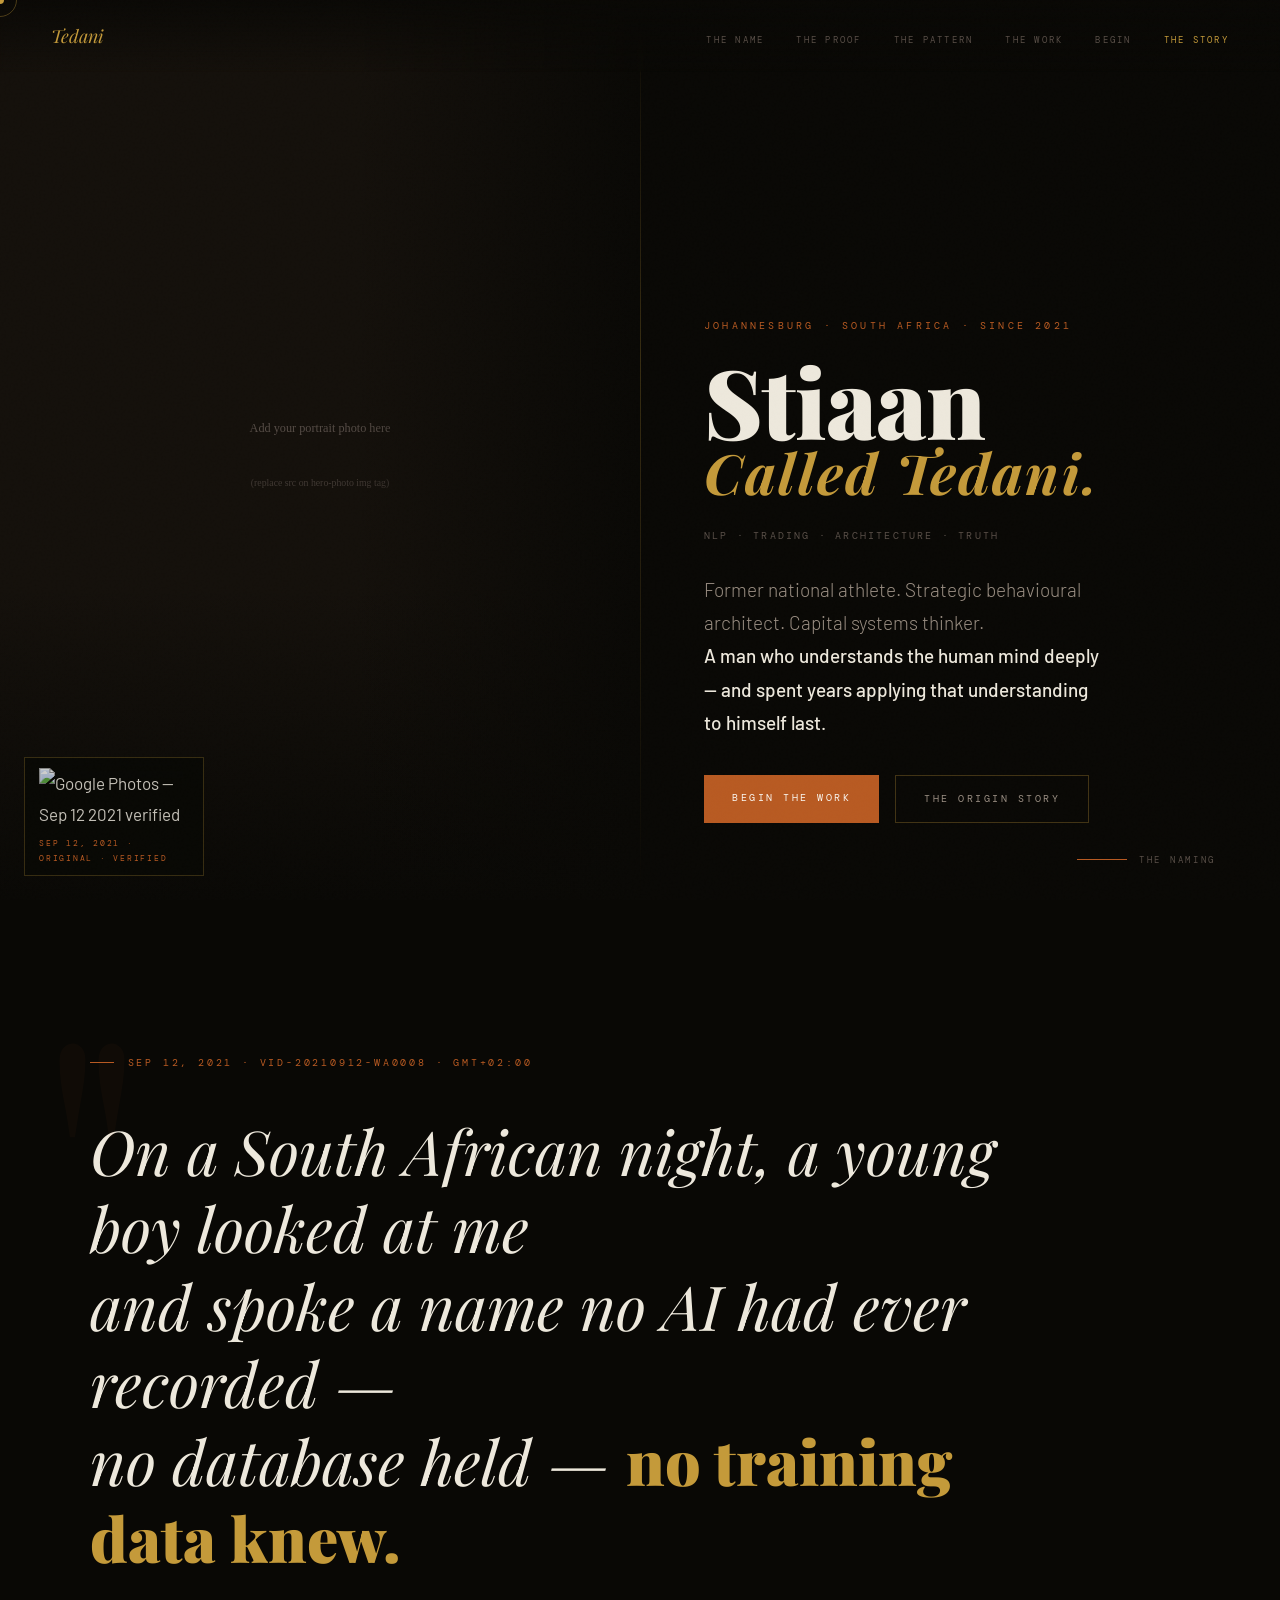
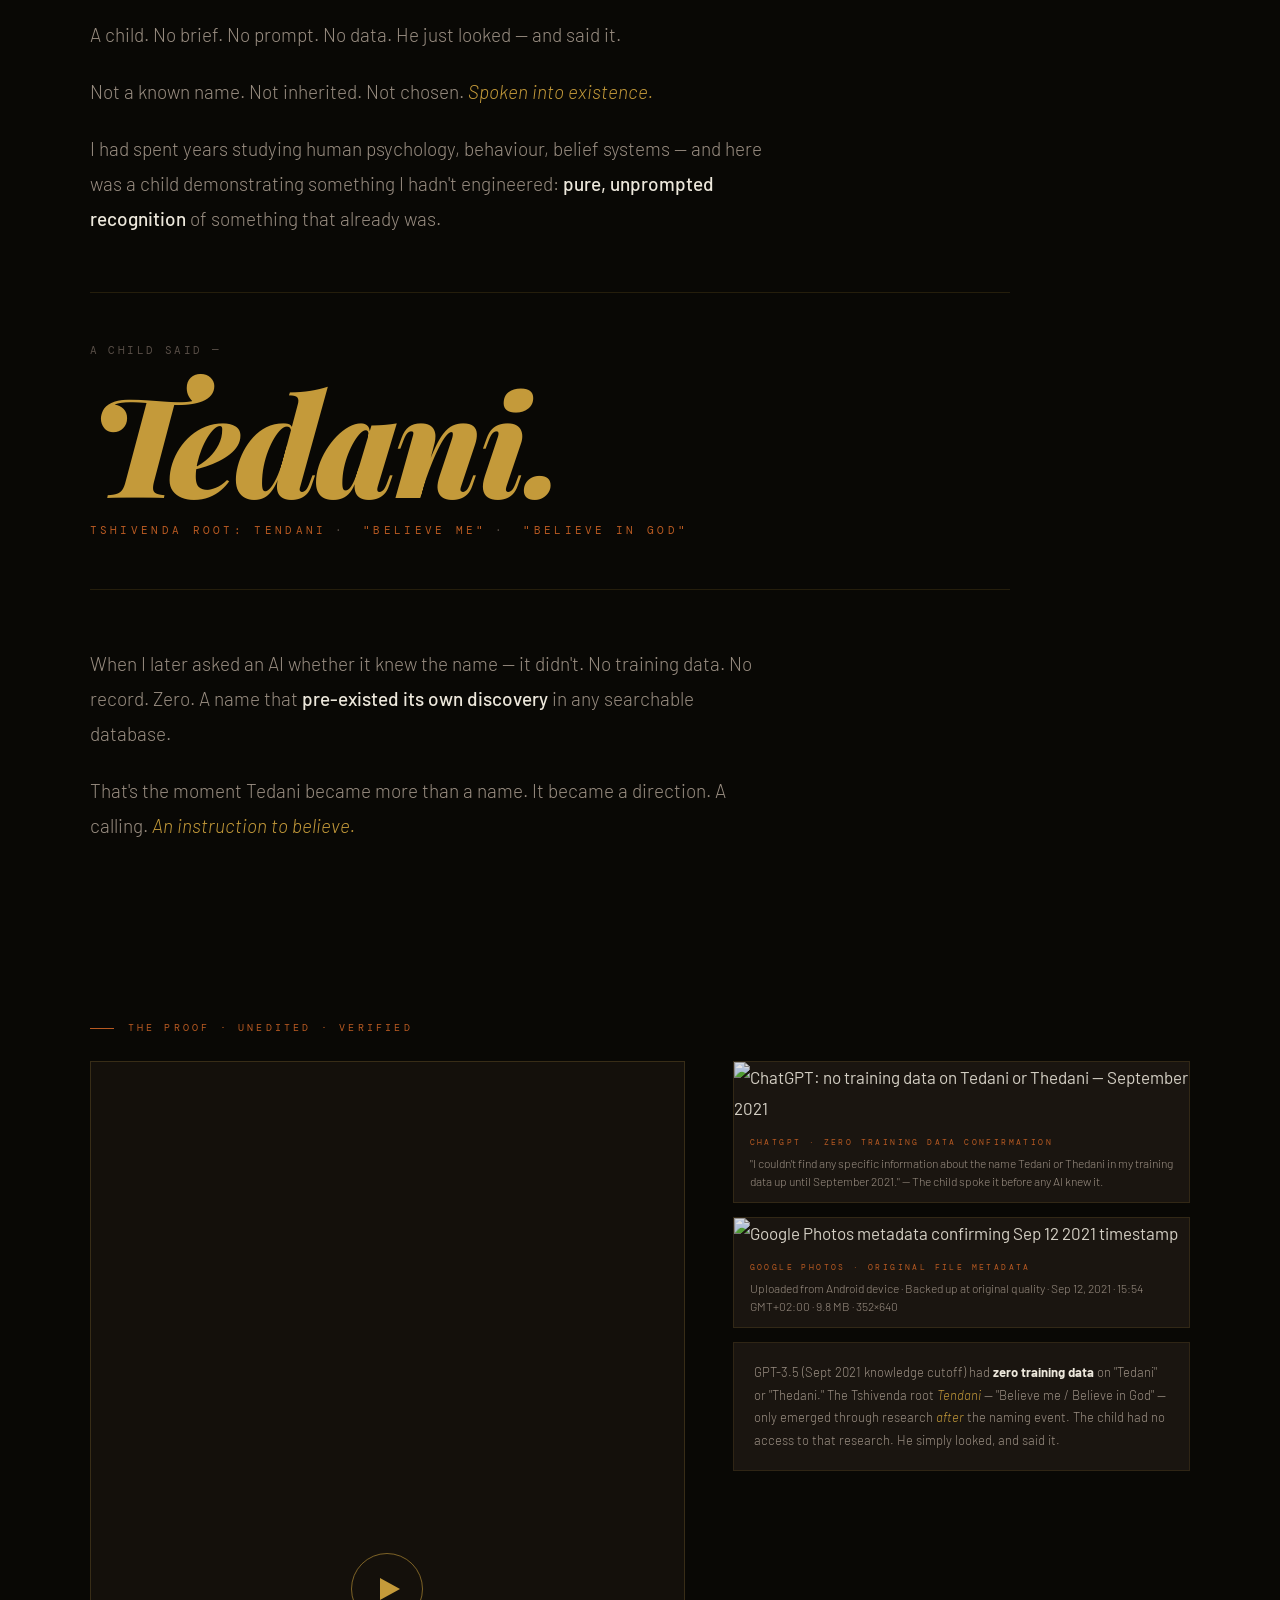
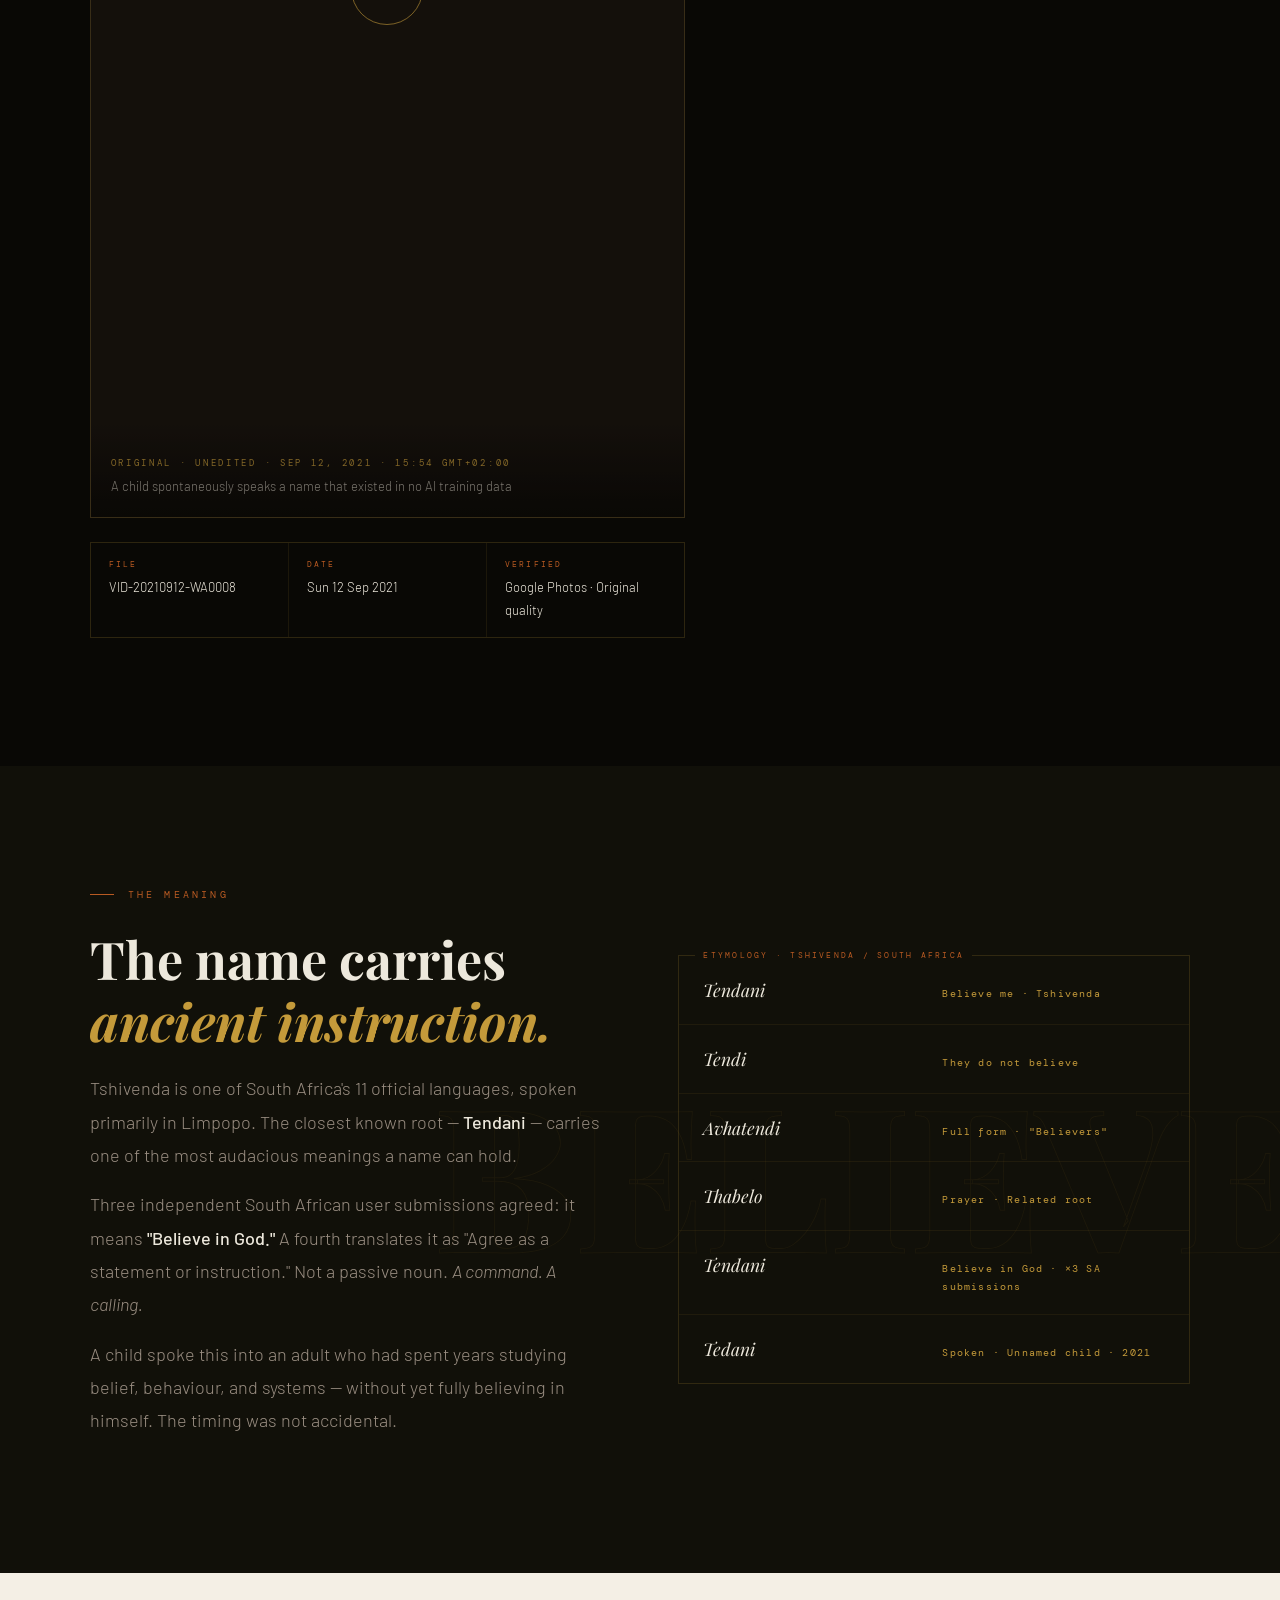
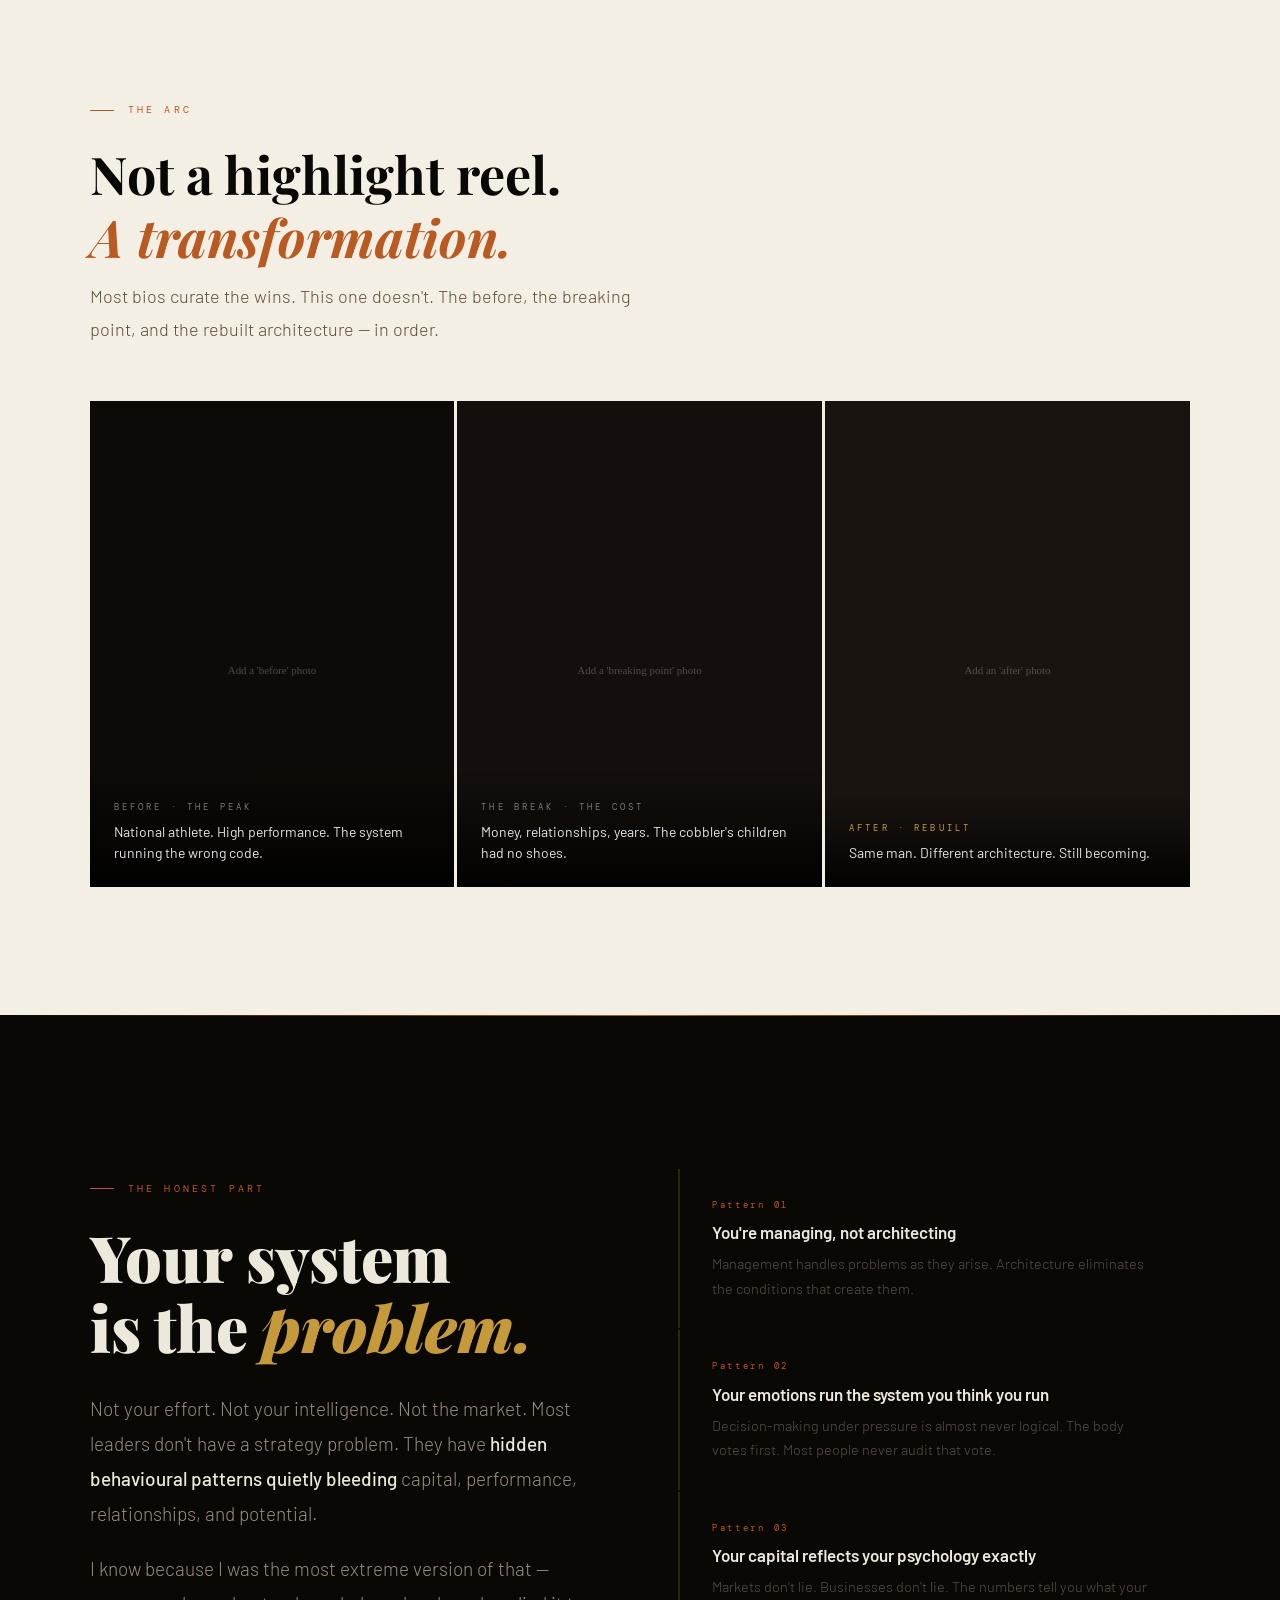
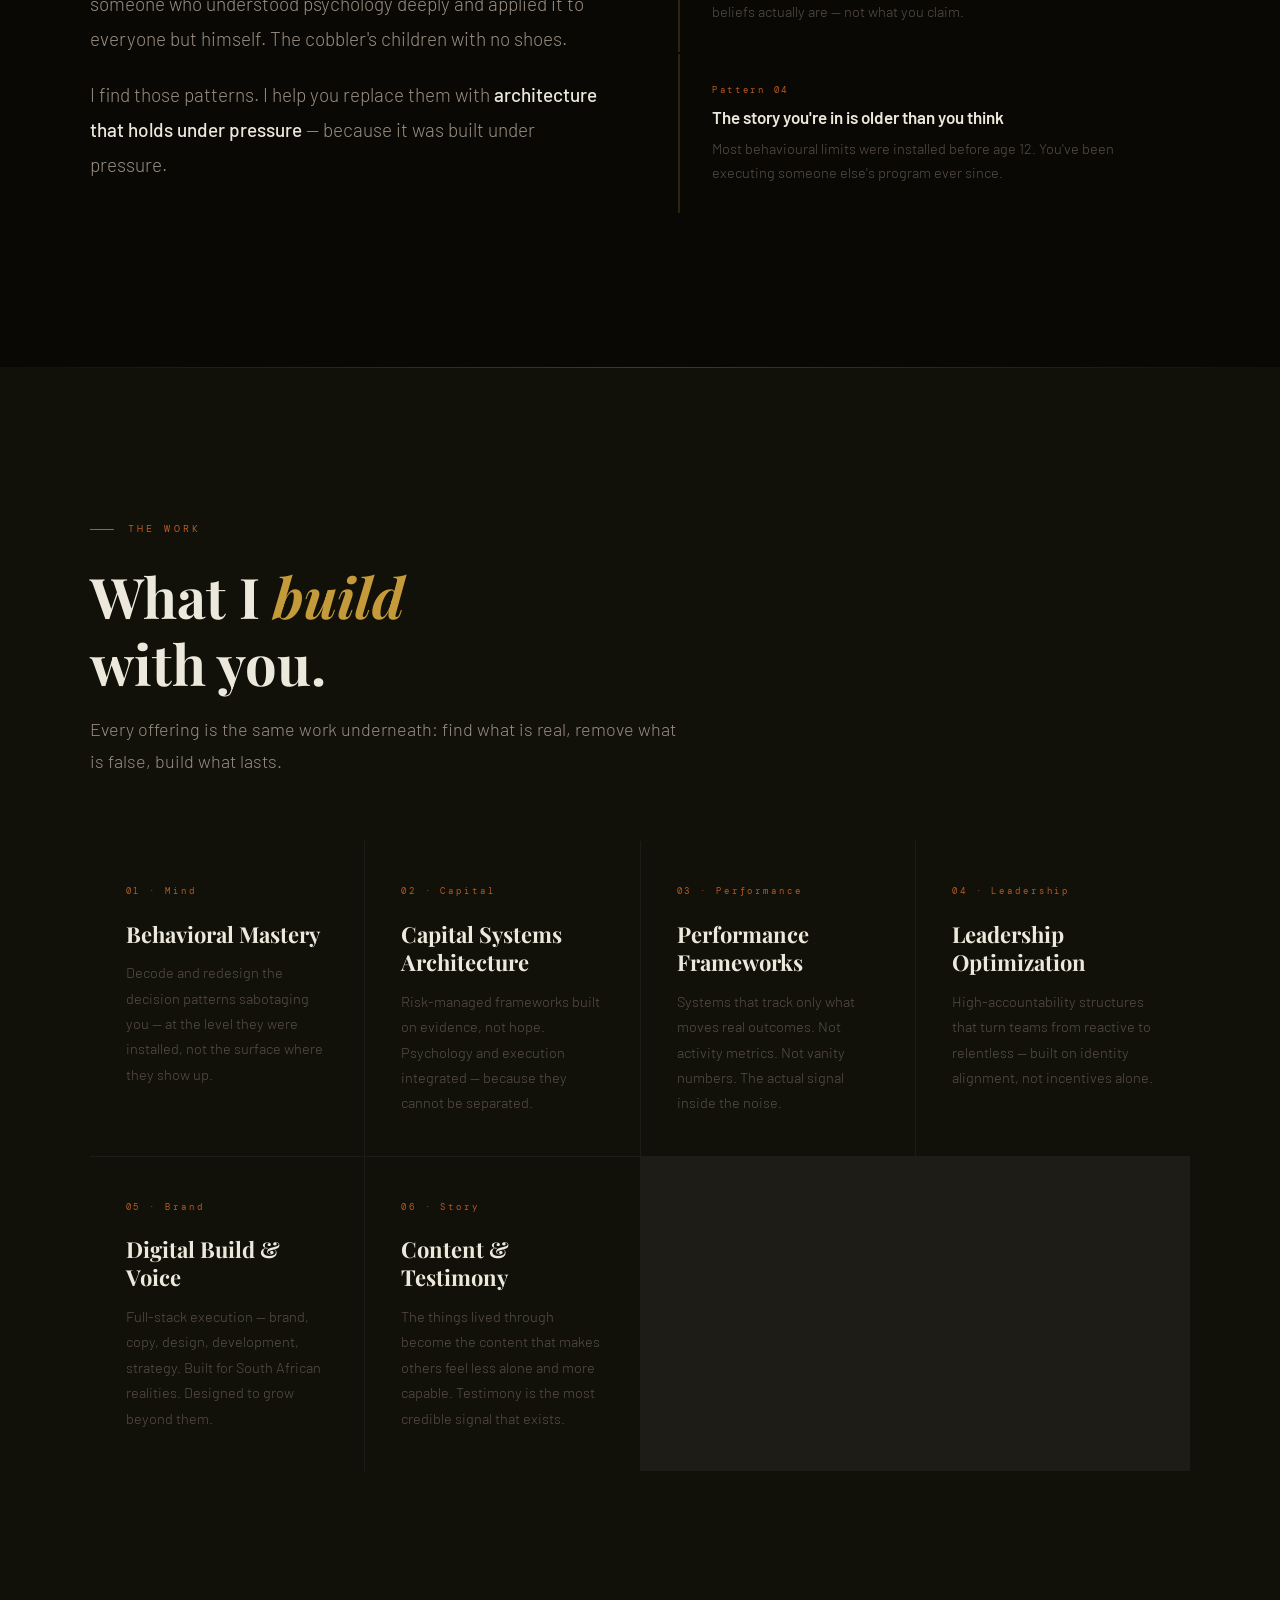
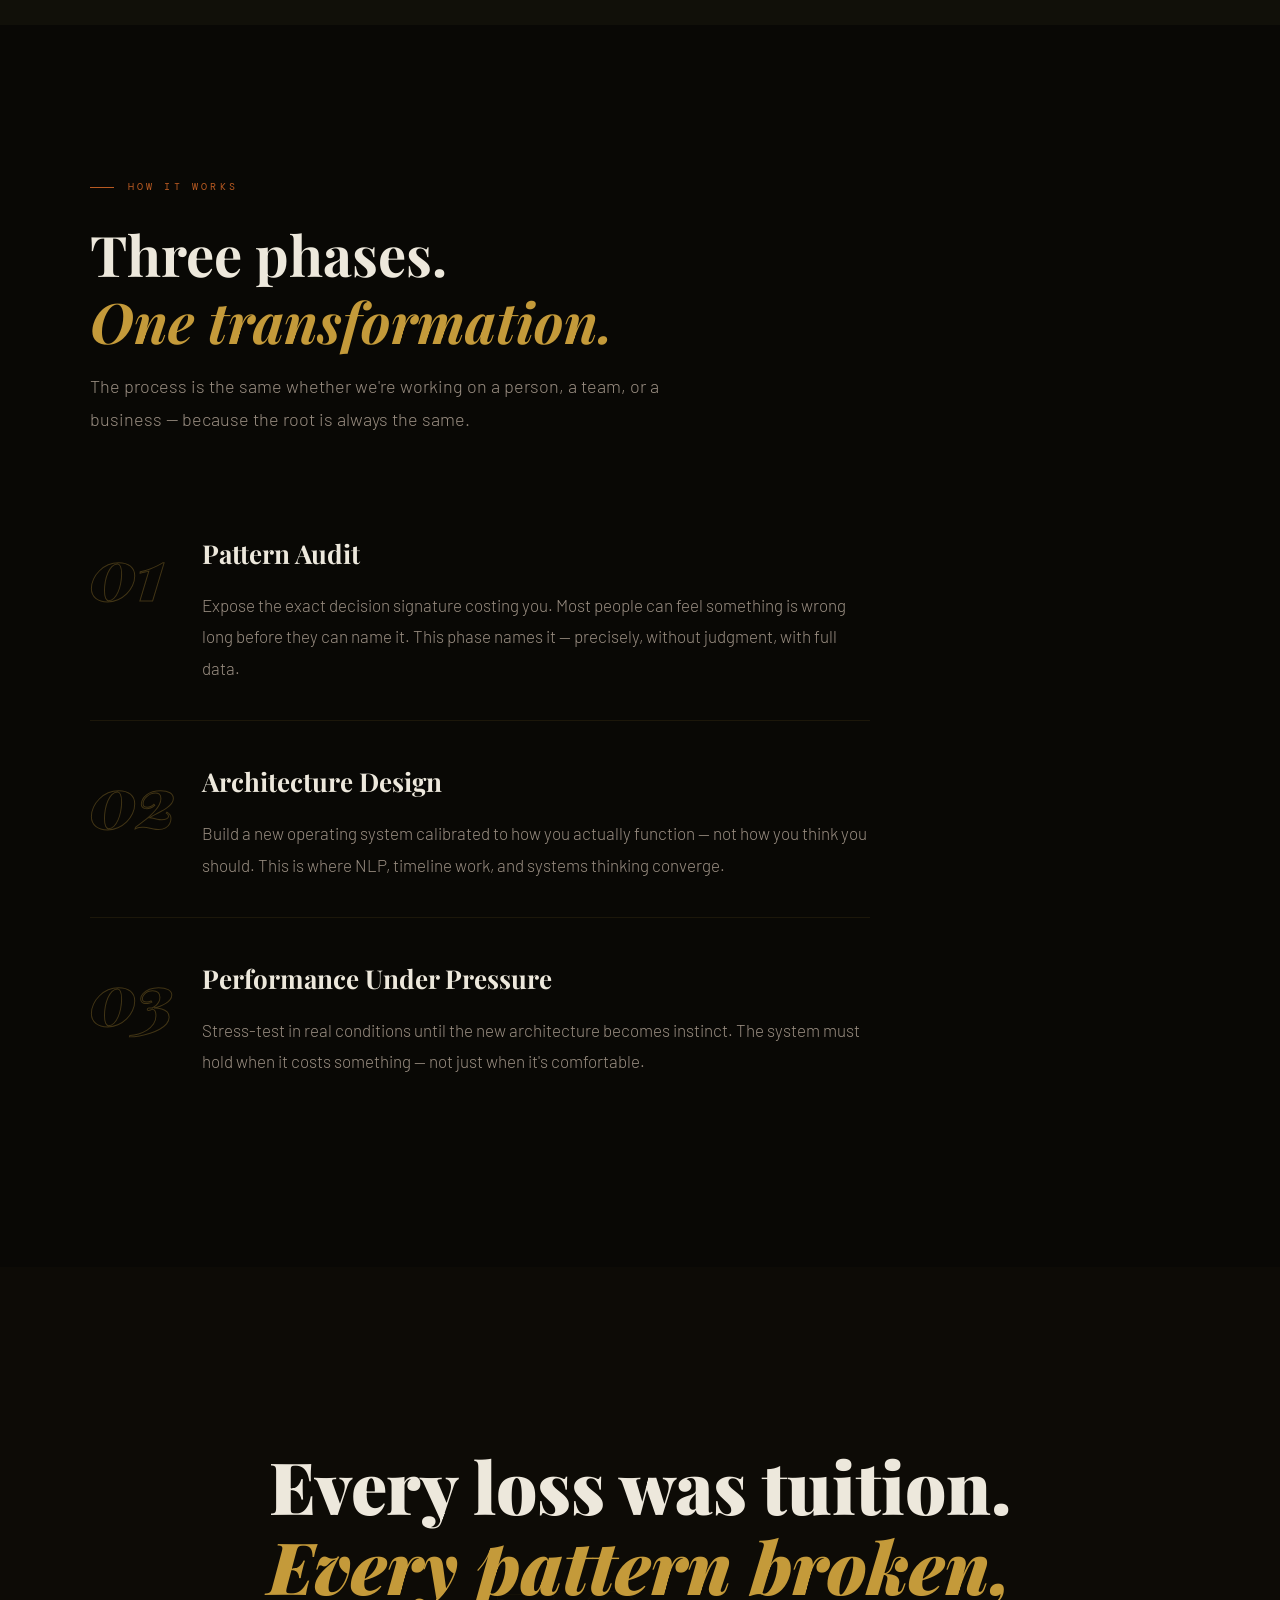
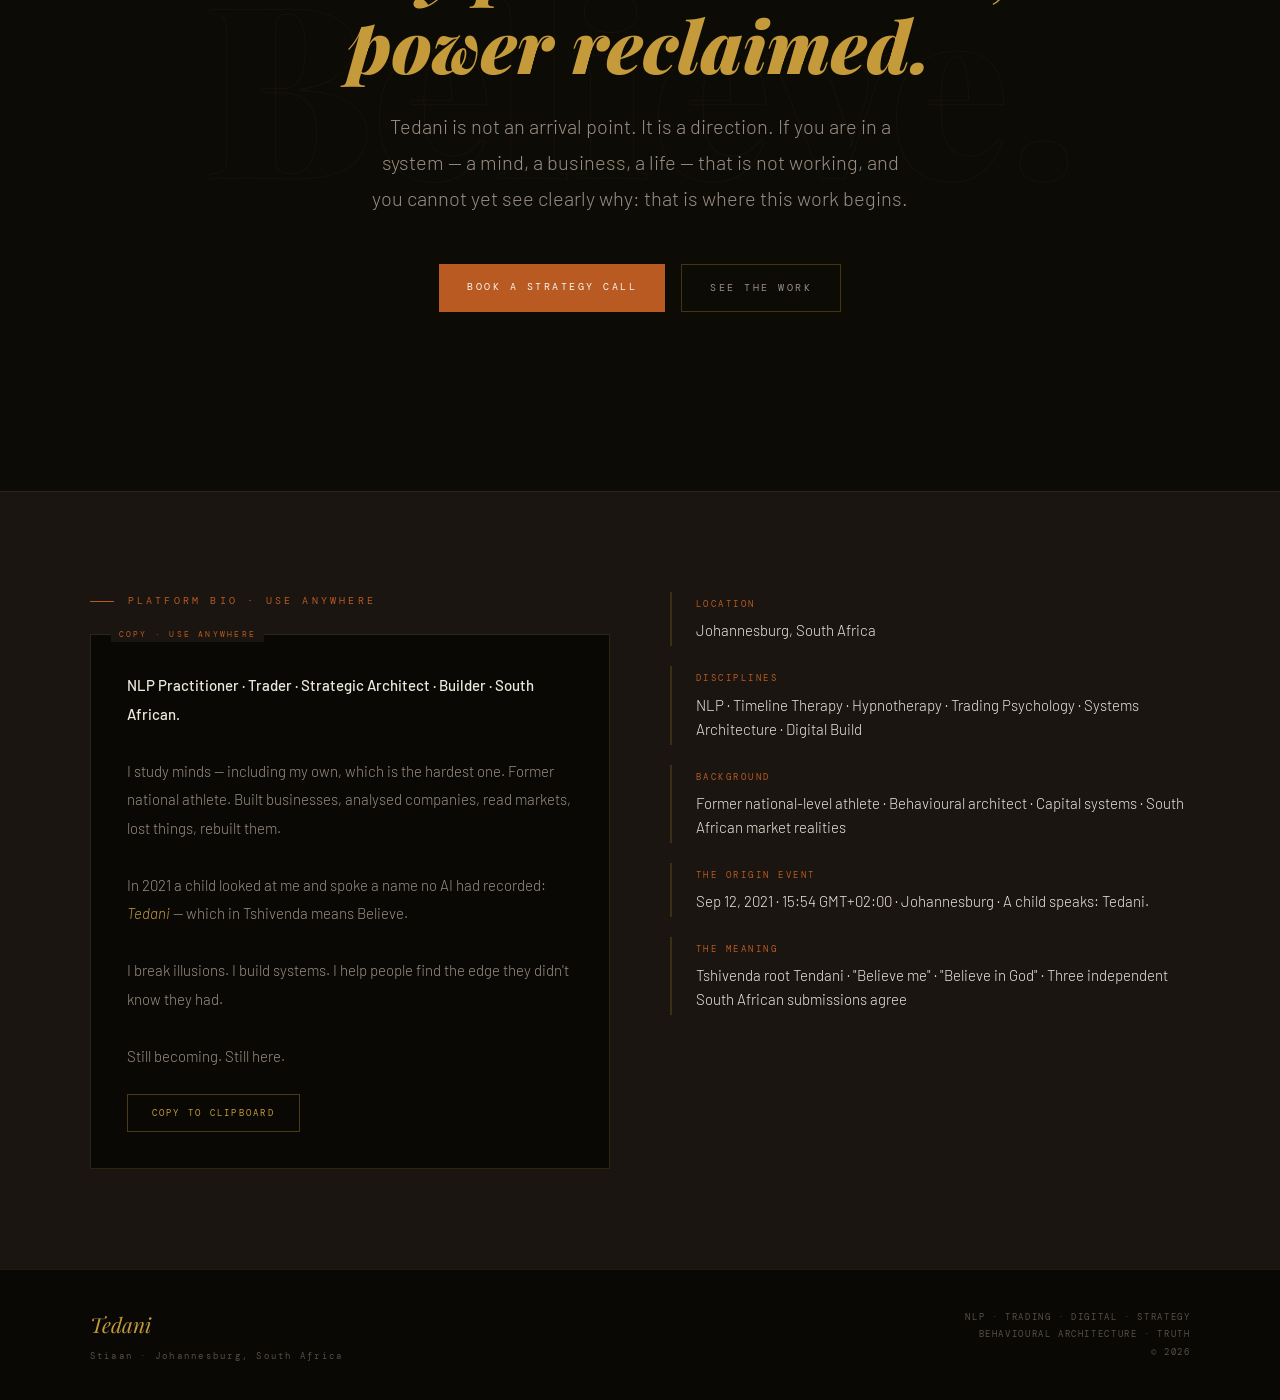
==== commit 6c22f616: "Add files via upload" ====
--- a/index.html
+++ b/index.html
@@ -8,223 +8,7 @@
 <link rel="preconnect" href="https://fonts.googleapis.com">
 <link rel="preconnect" href="https://fonts.gstatic.com" crossorigin>
 <link href="https://fonts.googleapis.com/css2?family=Playfair+Display:ital,wght@0,400;0,700;0,900;1,400;1,700&family=DM+Mono:wght@300;400;500&family=Barlow:wght@300;400;500;600&display=swap" rel="stylesheet">
-<style>
-*,*::before,*::after{box-sizing:border-box;margin:0;padding:0}
-:root{
-  --black:#090805;--soil:#111009;--deep:#1a1510;
-  --ember:#b85a22;--gold:#c49a3a;
-  --ash:#ede8dc;--mid:#9a8e82;--smoke:#584e47;
-  --paper:#f4efe5;--cream:#faf7f1;
-}
-html{scroll-behavior:smooth}
-body{background:var(--black);color:var(--ash);font-family:'Barlow',sans-serif;font-size:17px;line-height:1.8;overflow-x:hidden;cursor:none}
-body::after{content:'';position:fixed;inset:0;background-image:url("data:image/svg+xml,%3Csvg viewBox='0 0 512 512' xmlns='http://www.w3.org/2000/svg'%3E%3Cfilter id='g'%3E%3CfeTurbulence type='fractalNoise' baseFrequency='0.75' numOctaves='4' stitchTiles='stitch'/%3E%3C/filter%3E%3Crect width='100%25' height='100%25' filter='url(%23g)' opacity='0.04'/%3E%3C/svg%3E");pointer-events:none;z-index:9999;opacity:0.4}
-#cur{position:fixed;width:8px;height:8px;background:var(--gold);border-radius:50%;pointer-events:none;z-index:9998;transform:translate(-50%,-50%);transition:width .3s,height .3s}
-#cur-ring{position:fixed;width:34px;height:34px;border:1px solid rgba(196,154,58,.35);border-radius:50%;pointer-events:none;z-index:9997;transform:translate(-50%,-50%);transition:width .3s,height .3s}
-::-webkit-scrollbar{width:3px}::-webkit-scrollbar-track{background:var(--black)}::-webkit-scrollbar-thumb{background:var(--ember);border-radius:2px}
-::selection{background:rgba(196,154,58,.25);color:var(--ash)}
-.eyebrow{font-family:'DM Mono',monospace;font-size:10px;letter-spacing:.32em;text-transform:uppercase;color:var(--ember);display:flex;align-items:center;gap:14px;margin-bottom:24px}
-.eyebrow::before{content:'';display:block;width:24px;height:1px;background:var(--ember);flex-shrink:0}
-.reveal{opacity:0;transform:translateY(28px);transition:opacity 1s ease,transform 1s ease}
-.reveal.visible{opacity:1;transform:none}
-.reveal.visible.d1{transition-delay:.12s}.reveal.visible.d2{transition-delay:.24s}
-.reveal.visible.d3{transition-delay:.36s}.reveal.visible.d4{transition-delay:.48s}
-.reveal.visible.d5{transition-delay:.6s}
-@keyframes fadeUp{from{opacity:0;transform:translateY(22px)}to{opacity:1;transform:none}}
-@keyframes lineDrop{from{height:0;opacity:0}to{height:100%;opacity:1}}
-@keyframes pulse{0%,100%{opacity:.4}50%{opacity:1}}
-
-/* ── NAV ── */
-nav{position:fixed;top:0;left:0;right:0;z-index:200;display:flex;justify-content:space-between;align-items:center;padding:20px clamp(24px,4vw,60px);background:linear-gradient(to bottom,rgba(9,8,5,.9),transparent);backdrop-filter:blur(2px);transition:background .4s}
-nav.scrolled{background:rgba(9,8,5,.97);backdrop-filter:blur(12px)}
-.nav-brand{font-family:'Playfair Display',serif;font-size:18px;font-style:italic;color:var(--gold);text-decoration:none}
-.nav-links{display:flex;gap:32px;list-style:none}
-.nav-links a{font-family:'DM Mono',monospace;font-size:9px;letter-spacing:.25em;text-transform:uppercase;color:var(--smoke);text-decoration:none;transition:color .3s}
-.nav-links a:hover{color:var(--gold)}
-@media(max-width:600px){.nav-links{display:none}}
-
-/* ── HERO ── */
-.hero{min-height:100svh;display:grid;grid-template-columns:1fr 1fr;position:relative;overflow:hidden}
-@media(max-width:768px){.hero{grid-template-columns:1fr}}
-.hero-line-v{position:absolute;left:50%;top:0;width:1px;height:0;background:linear-gradient(to bottom,transparent,rgba(196,154,58,.25) 40%,rgba(196,154,58,.08) 80%,transparent);animation:lineDrop 2s ease .8s forwards;z-index:3;pointer-events:none}
-@media(max-width:768px){.hero-line-v{display:none}}
-.hero-photo{position:relative;overflow:hidden;background:var(--deep)}
-.hero-photo img{width:100%;height:100%;object-fit:cover;object-position:center top;filter:grayscale(15%) contrast(1.05);display:block}
-.hero-photo::after{content:'';position:absolute;inset:0;background:linear-gradient(to right,transparent 55%,var(--black) 100%),linear-gradient(to top,var(--black) 0%,transparent 35%)}
-@media(max-width:768px){.hero-photo{height:60vw;min-height:280px}.hero-photo::after{background:linear-gradient(to bottom,transparent 55%,var(--black) 100%)}}
-.photo-badge{position:absolute;bottom:24px;left:24px;z-index:4;background:rgba(9,8,5,.88);backdrop-filter:blur(8px);border:1px solid rgba(196,154,58,.25);padding:10px 14px;max-width:180px}
-.photo-badge img{width:100%;display:block;opacity:.8}
-.photo-badge-label{font-family:'DM Mono',monospace;font-size:8px;letter-spacing:.22em;text-transform:uppercase;color:var(--ember);margin-top:7px}
-.hero-content{display:flex;flex-direction:column;justify-content:flex-end;padding:clamp(40px,6vw,100px) clamp(28px,5vw,80px);position:relative;z-index:2}
-@media(max-width:768px){.hero-content{padding:32px 24px 56px}}
-.hero-kicker{font-family:'DM Mono',monospace;font-size:10px;letter-spacing:.32em;text-transform:uppercase;color:var(--ember);margin-bottom:20px;opacity:0;animation:fadeUp 1s ease .3s forwards}
-.hero-name{font-family:'Playfair Display',Georgia,serif;font-size:clamp(52px,7.5vw,100px);font-weight:900;line-height:.95;letter-spacing:-.01em;color:var(--ash);margin-bottom:8px;opacity:0;animation:fadeUp 1s ease .55s forwards}
-.hero-name em{display:block;font-style:italic;color:var(--gold);font-weight:700;font-size:.58em;letter-spacing:.04em}
-.hero-descriptor{font-family:'DM Mono',monospace;font-size:10px;letter-spacing:.22em;text-transform:uppercase;color:var(--smoke);margin-top:20px;margin-bottom:28px;opacity:0;animation:fadeUp 1s ease .78s forwards}
-.hero-intro{font-size:clamp(16px,1.6vw,19px);font-weight:300;color:var(--mid);max-width:400px;line-height:1.75;margin-bottom:36px;opacity:0;animation:fadeUp 1s ease 1s forwards}
-.hero-intro strong{color:var(--ash);font-weight:500}
-.hero-cta{display:flex;gap:16px;flex-wrap:wrap;opacity:0;animation:fadeUp 1s ease 1.2s forwards}
-.btn-primary{background:var(--ember);color:var(--cream);font-family:'DM Mono',monospace;font-size:10px;letter-spacing:.25em;text-transform:uppercase;padding:14px 28px;text-decoration:none;transition:background .3s,transform .2s;border:none;cursor:pointer;display:inline-block}
-.btn-primary:hover{background:var(--gold);transform:translateY(-2px)}
-.btn-ghost{background:transparent;color:var(--mid);font-family:'DM Mono',monospace;font-size:10px;letter-spacing:.25em;text-transform:uppercase;padding:14px 28px;text-decoration:none;border:1px solid rgba(196,154,58,.3);transition:border-color .3s,color .3s;display:inline-block}
-.btn-ghost:hover{border-color:var(--gold);color:var(--gold)}
-.scroll-hint{position:absolute;bottom:32px;right:clamp(28px,5vw,80px);z-index:2;display:flex;align-items:center;gap:12px;opacity:0;animation:fadeUp 1s ease 1.5s forwards}
-.scroll-hint-line{width:50px;height:1px;background:var(--ember);animation:pulse 2.5s ease-in-out infinite 2s}
-.scroll-hint-text{font-family:'DM Mono',monospace;font-size:9px;letter-spacing:.3em;text-transform:uppercase;color:var(--smoke)}
-
-/* ── NAMING ── */
-.naming{padding:clamp(80px,12vw,160px) clamp(28px,7vw,100px);max-width:1100px;position:relative}
-.naming::before{content:'"';position:absolute;top:clamp(40px,6vw,80px);left:clamp(0px,3vw,40px);font-family:'Playfair Display',serif;font-size:clamp(200px,28vw,380px);color:var(--ember);opacity:.04;line-height:1;pointer-events:none;user-select:none}
-.naming-date{font-family:'DM Mono',monospace;font-size:10px;letter-spacing:.28em;text-transform:uppercase;color:var(--ember);margin-bottom:40px;display:flex;align-items:center;gap:14px}
-.naming-date::before{content:'';display:block;width:24px;height:1px;background:var(--ember)}
-.naming h2{font-family:'Playfair Display',serif;font-size:clamp(32px,5.5vw,62px);font-weight:400;font-style:italic;line-height:1.25;color:var(--ash);margin-bottom:40px}
-.naming h2 strong{font-style:normal;font-weight:900;color:var(--gold)}
-.naming-body p{font-size:clamp(16px,1.6vw,19px);font-weight:300;color:var(--mid);line-height:1.85;margin-bottom:22px;max-width:680px}
-.naming-body p strong{color:var(--ash);font-weight:500}
-.naming-body p em{color:var(--gold);font-style:italic}
-.name-moment{margin:56px 0;padding:48px 0;border-top:1px solid rgba(196,154,58,.15);border-bottom:1px solid rgba(196,154,58,.15)}
-.name-moment .question{font-family:'DM Mono',monospace;font-size:11px;letter-spacing:.22em;text-transform:uppercase;color:var(--smoke);margin-bottom:16px}
-.name-moment .the-name{font-family:'Playfair Display',serif;font-size:clamp(60px,12vw,140px);font-weight:900;font-style:italic;color:var(--gold);line-height:.9;letter-spacing:-.02em}
-.name-moment .translation{margin-top:18px;font-family:'DM Mono',monospace;font-size:11px;letter-spacing:.3em;text-transform:uppercase;color:var(--ember)}
-.name-moment .translation span{color:var(--smoke);margin:0 8px}
-
-/* ── EVIDENCE ── */
-.evidence{padding:0 clamp(28px,7vw,100px) clamp(80px,10vw,140px);max-width:1400px}
-.evidence-layout{display:grid;grid-template-columns:1.3fr 1fr;gap:48px;align-items:start}
-@media(max-width:820px){.evidence-layout{grid-template-columns:1fr;gap:32px}}
-.evidence-video-wrap{position:relative;background:var(--deep);overflow:hidden;border:1px solid rgba(196,154,58,.18)}
-.evidence-video-wrap video{width:100%;display:block;aspect-ratio:9/16;object-fit:cover}
-@media(max-width:820px){.evidence-video-wrap video{aspect-ratio:16/9;max-height:60vw}}
-.evidence-video-caption{position:absolute;bottom:0;left:0;right:0;padding:32px 20px 20px;background:linear-gradient(to top,rgba(9,8,5,.92),transparent);pointer-events:none}
-.evc-tag{font-family:'DM Mono',monospace;font-size:9px;letter-spacing:.3em;text-transform:uppercase;color:var(--gold);margin-bottom:6px}
-.evc-text{font-size:13px;color:rgba(237,232,220,.75);line-height:1.5;font-weight:300}
-.play-overlay{position:absolute;inset:0;display:flex;align-items:center;justify-content:center;background:rgba(9,8,5,.35);cursor:pointer;transition:background .3s;z-index:2}
-.play-overlay:hover{background:rgba(9,8,5,.15)}
-.play-overlay.hidden{opacity:0;pointer-events:none;transition:opacity .4s}
-.play-btn{width:72px;height:72px;border:1.5px solid rgba(196,154,58,.6);border-radius:50%;display:flex;align-items:center;justify-content:center;transition:border-color .3s,transform .3s}
-.play-overlay:hover .play-btn{border-color:var(--gold);transform:scale(1.08)}
-.play-btn::after{content:'';display:block;width:0;height:0;border-top:11px solid transparent;border-bottom:11px solid transparent;border-left:20px solid var(--gold);margin-left:5px}
-.evidence-proofs{display:flex;flex-direction:column;gap:14px}
-.proof-item{position:relative;background:var(--deep);border:1px solid rgba(196,154,58,.14);overflow:hidden;transition:border-color .3s}
-.proof-item:hover{border-color:rgba(196,154,58,.4)}
-.proof-item img{width:100%;display:block;opacity:.88;transition:opacity .3s}
-.proof-item:hover img{opacity:1}
-.proof-label{padding:12px 16px}
-.proof-label .ptag{font-family:'DM Mono',monospace;font-size:8px;letter-spacing:.3em;text-transform:uppercase;color:var(--ember);margin-bottom:4px}
-.proof-label .pdesc{font-size:12px;color:var(--mid);line-height:1.5;font-weight:300}
-.meta-strip{margin-top:24px;display:grid;grid-template-columns:repeat(3,1fr);gap:1px;background:rgba(196,154,58,.1);border:1px solid rgba(196,154,58,.1)}
-.meta-cell{background:var(--black);padding:14px 18px}
-.mc-label{font-family:'DM Mono',monospace;font-size:8px;letter-spacing:.28em;text-transform:uppercase;color:var(--ember);margin-bottom:5px}
-.mc-value{font-size:13px;color:var(--ash);font-weight:300}
-.proof-note{padding:18px 20px;background:var(--deep);border:1px solid rgba(196,154,58,.12)}
-.proof-note p{font-size:13px;color:var(--mid);line-height:1.75;font-weight:300}
-.proof-note p em{color:var(--gold);font-style:italic}
-
-/* ── ETYMOLOGY ── */
-.etymology{padding:clamp(60px,10vw,120px) clamp(28px,7vw,100px);background:var(--soil);position:relative;overflow:hidden}
-.etymology::before{content:'BELIEVE';position:absolute;right:-2%;top:50%;transform:translateY(-50%);font-family:'Playfair Display',serif;font-size:clamp(80px,18vw,200px);font-weight:900;color:transparent;-webkit-text-stroke:1px rgba(196,154,58,.06);pointer-events:none;user-select:none;white-space:nowrap}
-.ety-grid{display:grid;grid-template-columns:1fr 1fr;gap:clamp(40px,6vw,100px);align-items:center}
-@media(max-width:700px){.ety-grid{grid-template-columns:1fr;gap:40px}}
-.ety-left h2{font-family:'Playfair Display',serif;font-size:clamp(30px,4.5vw,52px);font-weight:700;line-height:1.2;color:var(--ash);margin-bottom:20px}
-.ety-left h2 em{font-style:italic;color:var(--gold)}
-.ety-left p{font-size:clamp(15px,1.5vw,18px);font-weight:300;color:var(--mid);line-height:1.85;margin-bottom:16px}
-.ety-left p strong{color:var(--ash);font-weight:500}
-.ety-table{border:1px solid rgba(196,154,58,.18);position:relative}
-.ety-table::before{content:'ETYMOLOGY · TSHIVENDA / SOUTH AFRICA';position:absolute;top:-.55rem;left:16px;background:var(--soil);padding:0 8px;font-family:'DM Mono',monospace;font-size:8px;letter-spacing:.28em;color:var(--ember)}
-.ety-row{display:grid;grid-template-columns:1fr 1fr;gap:16px;padding:18px 24px;border-bottom:1px solid rgba(196,154,58,.08);align-items:baseline}
-.ety-row:last-child{border-bottom:none}
-.ety-word{font-family:'Playfair Display',serif;font-size:1.1rem;color:var(--ash);font-style:italic}
-.ety-meaning{font-family:'DM Mono',monospace;font-size:10px;letter-spacing:.12em;color:var(--gold)}
-
-/* ── TRANSFORMATION ── */
-.transformation{background:var(--paper);color:var(--black);padding:clamp(60px,10vw,140px) clamp(28px,7vw,100px)}
-.transformation .eyebrow{color:var(--ember)}.transformation .eyebrow::before{background:var(--ember)}
-.transformation h2{font-family:'Playfair Display',serif;font-size:clamp(30px,4.5vw,52px);font-weight:700;line-height:1.2;color:var(--black);margin-bottom:12px}
-.transformation h2 em{font-style:italic;color:var(--ember)}
-.t-lead{font-size:clamp(15px,1.6vw,18px);font-weight:300;color:#5a4e38;max-width:580px;margin-bottom:56px;line-height:1.8}
-.ba-grid{display:grid;grid-template-columns:1fr 1fr 1fr;gap:3px;max-width:1100px}
-@media(max-width:700px){.ba-grid{grid-template-columns:1fr}}
-.ba-card{position:relative;overflow:hidden;aspect-ratio:3/4;background:#1a1410}
-.ba-card img{width:100%;height:100%;object-fit:cover;object-position:center top;display:block}
-.ba-card.before img{filter:grayscale(50%) contrast(1.1)}
-.ba-card.hospital img{filter:grayscale(25%) contrast(1.05)}
-.ba-label{position:absolute;bottom:0;left:0;right:0;padding:32px 24px 24px;background:linear-gradient(to top,rgba(0,0,0,.88),transparent)}
-.ba-label .tag{font-family:'DM Mono',monospace;font-size:9px;letter-spacing:.35em;text-transform:uppercase;color:rgba(255,255,255,.45);margin-bottom:6px}
-.ba-label .caption{font-size:14px;font-weight:400;color:rgba(255,255,255,.9);line-height:1.5}
-.ba-card.after .ba-label .tag{color:var(--gold)}
-
-/* ── TRUTH ── */
-.truth{padding:clamp(80px,12vw,160px) clamp(28px,7vw,100px);position:relative;overflow:hidden}
-.truth::before{content:'';position:absolute;top:0;left:0;right:0;height:1px;background:linear-gradient(to right,transparent,var(--ember),transparent)}
-.truth-grid{display:grid;grid-template-columns:1fr 1fr;gap:clamp(40px,6vw,100px);align-items:center;max-width:1100px}
-@media(max-width:700px){.truth-grid{grid-template-columns:1fr}}
-.truth h2{font-family:'Playfair Display',serif;font-size:clamp(36px,5.5vw,64px);font-weight:900;line-height:1.1;color:var(--ash);margin-bottom:28px}
-.truth h2 em{font-style:italic;color:var(--gold)}
-.truth-left p{font-size:clamp(16px,1.6vw,19px);font-weight:300;color:var(--mid);line-height:1.85;margin-bottom:20px}
-.truth-left p strong{color:var(--ash);font-weight:500}
-.truth-right{display:flex;flex-direction:column;gap:2px}
-.truth-item{padding:28px 32px;border-left:2px solid rgba(196,154,58,.2);transition:border-color .3s,background .3s}
-.truth-item:hover{border-color:var(--gold);background:rgba(196,154,58,.04)}
-.truth-item .t-num{font-family:'DM Mono',monospace;font-size:9px;letter-spacing:.3em;color:var(--ember);margin-bottom:8px}
-.truth-item h3{font-size:17px;font-weight:600;color:var(--ash);margin-bottom:8px;line-height:1.3}
-.truth-item p{font-size:14.5px;font-weight:300;color:var(--smoke);line-height:1.7}
-
-/* ── BUILD ── */
-.build{background:var(--soil);padding:clamp(80px,12vw,160px) clamp(28px,7vw,100px);position:relative}
-.build::before{content:'';position:absolute;top:0;left:0;right:0;height:1px;background:linear-gradient(to right,transparent,rgba(196,154,58,.3),transparent)}
-.build-header{max-width:600px;margin-bottom:64px}
-.build h2{font-family:'Playfair Display',serif;font-size:clamp(34px,5vw,56px);font-weight:700;line-height:1.2;color:var(--ash);margin-bottom:16px}
-.build h2 em{font-style:italic;color:var(--gold)}
-.build-lead{font-size:clamp(16px,1.6vw,18px);font-weight:300;color:var(--mid);line-height:1.8}
-.build-grid{display:grid;grid-template-columns:repeat(auto-fit,minmax(260px,1fr));gap:1px;background:rgba(255,255,255,.05)}
-.build-card{background:var(--soil);padding:40px 36px;border-top:2px solid transparent;transition:border-color .3s,background .3s}
-.build-card:hover{border-color:var(--ember);background:var(--deep)}
-.build-card .num{font-family:'DM Mono',monospace;font-size:9px;letter-spacing:.32em;color:var(--ember);margin-bottom:20px}
-.build-card h3{font-family:'Playfair Display',serif;font-size:22px;font-weight:700;color:var(--ash);margin-bottom:12px;line-height:1.3}
-.build-card p{font-size:14.5px;font-weight:300;color:var(--smoke);line-height:1.75}
-
-/* ── PROCESS ── */
-.process{padding:clamp(80px,12vw,160px) clamp(28px,7vw,100px)}
-.process h2{font-family:'Playfair Display',serif;font-size:clamp(34px,5vw,56px);font-weight:700;line-height:1.2;color:var(--ash);margin-bottom:16px;max-width:600px}
-.process h2 em{font-style:italic;color:var(--gold)}
-.process-lead{font-size:clamp(16px,1.6vw,18px);font-weight:300;color:var(--mid);line-height:1.8;max-width:580px;margin-bottom:60px}
-.process-steps{display:flex;flex-direction:column;gap:2px;max-width:780px}
-.step{display:grid;grid-template-columns:80px 1fr;gap:32px;padding:36px 0;border-bottom:1px solid rgba(196,154,58,.1);align-items:start}
-.step:last-child{border-bottom:none}
-.step-num{font-family:'Playfair Display',serif;font-size:clamp(40px,6vw,72px);font-weight:900;font-style:italic;color:transparent;-webkit-text-stroke:1px rgba(196,154,58,.3);line-height:1;padding-top:4px}
-.step-content h3{font-family:'Playfair Display',serif;font-size:clamp(20px,2.5vw,26px);font-weight:700;color:var(--ash);margin-bottom:12px}
-.step-content p{font-size:clamp(15px,1.5vw,17px);font-weight:300;color:var(--mid);line-height:1.85}
-
-/* ── CTA ── */
-.cta-section{padding:clamp(80px,14vw,180px) clamp(28px,7vw,100px);text-align:center;position:relative;overflow:hidden;background:rgba(196,154,58,.02)}
-.cta-bg-word{position:absolute;top:50%;left:50%;transform:translate(-50%,-50%);font-family:'Playfair Display',serif;font-size:clamp(80px,22vw,240px);font-weight:900;color:transparent;-webkit-text-stroke:1px rgba(196,154,58,.05);pointer-events:none;white-space:nowrap;user-select:none}
-.cta-section h2{font-family:'Playfair Display',serif;font-size:clamp(36px,6vw,72px);font-weight:900;color:var(--ash);line-height:1.1;margin-bottom:24px;position:relative}
-.cta-section h2 em{font-style:italic;color:var(--gold)}
-.cta-section>p{font-size:clamp(16px,1.8vw,20px);font-weight:300;color:var(--mid);max-width:540px;margin:0 auto 48px;line-height:1.8;position:relative}
-.cta-buttons{display:flex;gap:16px;justify-content:center;flex-wrap:wrap;position:relative}
-
-/* ── BIO STRIP ── */
-.bio-strip{background:var(--deep);padding:clamp(60px,8vw,100px) clamp(28px,7vw,100px);border-top:1px solid rgba(196,154,58,.12)}
-.bio-strip-inner{display:grid;grid-template-columns:1fr 1fr;gap:60px;align-items:start;max-width:1100px}
-@media(max-width:720px){.bio-strip-inner{grid-template-columns:1fr;gap:40px}}
-.bio-card{background:var(--black);border:1px solid rgba(196,154,58,.2);padding:36px;position:relative}
-.bio-card::before{content:'COPY · USE ANYWHERE';position:absolute;top:-.5rem;left:20px;background:var(--deep);padding:0 8px;font-family:'DM Mono',monospace;font-size:8px;letter-spacing:.28em;color:var(--ember)}
-.bio-text{font-size:15px;color:var(--mid);line-height:1.9;font-weight:300}
-.bio-text strong{color:var(--ash);font-weight:500}
-.bio-text em{color:var(--gold);font-style:italic}
-.copy-btn{margin-top:24px;background:transparent;border:1px solid rgba(196,154,58,.35);color:var(--gold);font-family:'DM Mono',monospace;font-size:9px;letter-spacing:.25em;text-transform:uppercase;padding:12px 24px;cursor:pointer;transition:all .3s}
-.copy-btn:hover{background:var(--gold);color:var(--black);border-color:var(--gold)}
-.bio-right-stack{display:flex;flex-direction:column;gap:20px}
-.info-block{border-left:2px solid rgba(196,154,58,.2);padding:4px 0 4px 24px}
-.info-block .ib-label{font-family:'DM Mono',monospace;font-size:9px;letter-spacing:.28em;text-transform:uppercase;color:var(--ember);margin-bottom:6px}
-.info-block .ib-value{font-size:15px;color:var(--ash);font-weight:300;line-height:1.6}
-
-/* ── FOOTER ── */
-footer{padding:36px clamp(28px,7vw,100px);border-top:1px solid rgba(196,154,58,.12);display:flex;justify-content:space-between;align-items:center;flex-wrap:wrap;gap:16px}
-.footer-brand{font-family:'Playfair Display',serif;font-style:italic;font-size:1.3rem;color:var(--gold)}
-.footer-brand span{display:block;font-family:'DM Mono',monospace;font-size:9px;letter-spacing:.25em;font-style:normal;color:var(--smoke);margin-top:4px}
-footer p{font-family:'DM Mono',monospace;font-size:9px;letter-spacing:.18em;text-transform:uppercase;color:var(--smoke);text-align:right;line-height:1.9}
-</style>
+<link rel="stylesheet" href="style.css">
 </head>
 <body>
 
--- a/style.css
+++ b/style.css
@@ -0,0 +1,216 @@
+
+*,*::before,*::after{box-sizing:border-box;margin:0;padding:0}
+:root{
+  --black:#090805;--soil:#111009;--deep:#1a1510;
+  --ember:#b85a22;--gold:#c49a3a;
+  --ash:#ede8dc;--mid:#9a8e82;--smoke:#584e47;
+  --paper:#f4efe5;--cream:#faf7f1;
+}
+html{scroll-behavior:smooth}
+body{background:var(--black);color:var(--ash);font-family:'Barlow',sans-serif;font-size:17px;line-height:1.8;overflow-x:hidden;cursor:none}
+body::after{content:'';position:fixed;inset:0;background-image:url("data:image/svg+xml,%3Csvg viewBox='0 0 512 512' xmlns='http://www.w3.org/2000/svg'%3E%3Cfilter id='g'%3E%3CfeTurbulence type='fractalNoise' baseFrequency='0.75' numOctaves='4' stitchTiles='stitch'/%3E%3C/filter%3E%3Crect width='100%25' height='100%25' filter='url(%23g)' opacity='0.04'/%3E%3C/svg%3E");pointer-events:none;z-index:9999;opacity:0.4}
+#cur{position:fixed;width:8px;height:8px;background:var(--gold);border-radius:50%;pointer-events:none;z-index:9998;transform:translate(-50%,-50%);transition:width .3s,height .3s}
+#cur-ring{position:fixed;width:34px;height:34px;border:1px solid rgba(196,154,58,.35);border-radius:50%;pointer-events:none;z-index:9997;transform:translate(-50%,-50%);transition:width .3s,height .3s}
+::-webkit-scrollbar{width:3px}::-webkit-scrollbar-track{background:var(--black)}::-webkit-scrollbar-thumb{background:var(--ember);border-radius:2px}
+::selection{background:rgba(196,154,58,.25);color:var(--ash)}
+.eyebrow{font-family:'DM Mono',monospace;font-size:10px;letter-spacing:.32em;text-transform:uppercase;color:var(--ember);display:flex;align-items:center;gap:14px;margin-bottom:24px}
+.eyebrow::before{content:'';display:block;width:24px;height:1px;background:var(--ember);flex-shrink:0}
+.reveal{opacity:0;transform:translateY(28px);transition:opacity 1s ease,transform 1s ease}
+.reveal.visible{opacity:1;transform:none}
+.reveal.visible.d1{transition-delay:.12s}.reveal.visible.d2{transition-delay:.24s}
+.reveal.visible.d3{transition-delay:.36s}.reveal.visible.d4{transition-delay:.48s}
+.reveal.visible.d5{transition-delay:.6s}
+@keyframes fadeUp{from{opacity:0;transform:translateY(22px)}to{opacity:1;transform:none}}
+@keyframes lineDrop{from{height:0;opacity:0}to{height:100%;opacity:1}}
+@keyframes pulse{0%,100%{opacity:.4}50%{opacity:1}}
+
+/* ── NAV ── */
+nav{position:fixed;top:0;left:0;right:0;z-index:200;display:flex;justify-content:space-between;align-items:center;padding:20px clamp(24px,4vw,60px);background:linear-gradient(to bottom,rgba(9,8,5,.9),transparent);backdrop-filter:blur(2px);transition:background .4s}
+nav.scrolled{background:rgba(9,8,5,.97);backdrop-filter:blur(12px)}
+.nav-brand{font-family:'Playfair Display',serif;font-size:18px;font-style:italic;color:var(--gold);text-decoration:none}
+.nav-links{display:flex;gap:32px;list-style:none}
+.nav-links a{font-family:'DM Mono',monospace;font-size:9px;letter-spacing:.25em;text-transform:uppercase;color:var(--smoke);text-decoration:none;transition:color .3s}
+.nav-links a:hover{color:var(--gold)}
+@media(max-width:600px){.nav-links{display:none}}
+
+/* ── HERO ── */
+.hero{min-height:100svh;display:grid;grid-template-columns:1fr 1fr;position:relative;overflow:hidden}
+@media(max-width:768px){.hero{grid-template-columns:1fr}}
+.hero-line-v{position:absolute;left:50%;top:0;width:1px;height:0;background:linear-gradient(to bottom,transparent,rgba(196,154,58,.25) 40%,rgba(196,154,58,.08) 80%,transparent);animation:lineDrop 2s ease .8s forwards;z-index:3;pointer-events:none}
+@media(max-width:768px){.hero-line-v{display:none}}
+.hero-photo{position:relative;overflow:hidden;background:var(--deep)}
+.hero-photo img{width:100%;height:100%;object-fit:cover;object-position:center top;filter:grayscale(15%) contrast(1.05);display:block}
+.hero-photo::after{content:'';position:absolute;inset:0;background:linear-gradient(to right,transparent 55%,var(--black) 100%),linear-gradient(to top,var(--black) 0%,transparent 35%)}
+@media(max-width:768px){.hero-photo{height:60vw;min-height:280px}.hero-photo::after{background:linear-gradient(to bottom,transparent 55%,var(--black) 100%)}}
+.photo-badge{position:absolute;bottom:24px;left:24px;z-index:4;background:rgba(9,8,5,.88);backdrop-filter:blur(8px);border:1px solid rgba(196,154,58,.25);padding:10px 14px;max-width:180px}
+.photo-badge img{width:100%;display:block;opacity:.8}
+.photo-badge-label{font-family:'DM Mono',monospace;font-size:8px;letter-spacing:.22em;text-transform:uppercase;color:var(--ember);margin-top:7px}
+.hero-content{display:flex;flex-direction:column;justify-content:flex-end;padding:clamp(40px,6vw,100px) clamp(28px,5vw,80px);position:relative;z-index:2}
+@media(max-width:768px){.hero-content{padding:32px 24px 56px}}
+.hero-kicker{font-family:'DM Mono',monospace;font-size:10px;letter-spacing:.32em;text-transform:uppercase;color:var(--ember);margin-bottom:20px;opacity:0;animation:fadeUp 1s ease .3s forwards}
+.hero-name{font-family:'Playfair Display',Georgia,serif;font-size:clamp(52px,7.5vw,100px);font-weight:900;line-height:.95;letter-spacing:-.01em;color:var(--ash);margin-bottom:8px;opacity:0;animation:fadeUp 1s ease .55s forwards}
+.hero-name em{display:block;font-style:italic;color:var(--gold);font-weight:700;font-size:.58em;letter-spacing:.04em}
+.hero-descriptor{font-family:'DM Mono',monospace;font-size:10px;letter-spacing:.22em;text-transform:uppercase;color:var(--smoke);margin-top:20px;margin-bottom:28px;opacity:0;animation:fadeUp 1s ease .78s forwards}
+.hero-intro{font-size:clamp(16px,1.6vw,19px);font-weight:300;color:var(--mid);max-width:400px;line-height:1.75;margin-bottom:36px;opacity:0;animation:fadeUp 1s ease 1s forwards}
+.hero-intro strong{color:var(--ash);font-weight:500}
+.hero-cta{display:flex;gap:16px;flex-wrap:wrap;opacity:0;animation:fadeUp 1s ease 1.2s forwards}
+.btn-primary{background:var(--ember);color:var(--cream);font-family:'DM Mono',monospace;font-size:10px;letter-spacing:.25em;text-transform:uppercase;padding:14px 28px;text-decoration:none;transition:background .3s,transform .2s;border:none;cursor:pointer;display:inline-block}
+.btn-primary:hover{background:var(--gold);transform:translateY(-2px)}
+.btn-ghost{background:transparent;color:var(--mid);font-family:'DM Mono',monospace;font-size:10px;letter-spacing:.25em;text-transform:uppercase;padding:14px 28px;text-decoration:none;border:1px solid rgba(196,154,58,.3);transition:border-color .3s,color .3s;display:inline-block}
+.btn-ghost:hover{border-color:var(--gold);color:var(--gold)}
+.scroll-hint{position:absolute;bottom:32px;right:clamp(28px,5vw,80px);z-index:2;display:flex;align-items:center;gap:12px;opacity:0;animation:fadeUp 1s ease 1.5s forwards}
+.scroll-hint-line{width:50px;height:1px;background:var(--ember);animation:pulse 2.5s ease-in-out infinite 2s}
+.scroll-hint-text{font-family:'DM Mono',monospace;font-size:9px;letter-spacing:.3em;text-transform:uppercase;color:var(--smoke)}
+
+/* ── NAMING ── */
+.naming{padding:clamp(80px,12vw,160px) clamp(28px,7vw,100px);max-width:1100px;position:relative}
+.naming::before{content:'"';position:absolute;top:clamp(40px,6vw,80px);left:clamp(0px,3vw,40px);font-family:'Playfair Display',serif;font-size:clamp(200px,28vw,380px);color:var(--ember);opacity:.04;line-height:1;pointer-events:none;user-select:none}
+.naming-date{font-family:'DM Mono',monospace;font-size:10px;letter-spacing:.28em;text-transform:uppercase;color:var(--ember);margin-bottom:40px;display:flex;align-items:center;gap:14px}
+.naming-date::before{content:'';display:block;width:24px;height:1px;background:var(--ember)}
+.naming h2{font-family:'Playfair Display',serif;font-size:clamp(32px,5.5vw,62px);font-weight:400;font-style:italic;line-height:1.25;color:var(--ash);margin-bottom:40px}
+.naming h2 strong{font-style:normal;font-weight:900;color:var(--gold)}
+.naming-body p{font-size:clamp(16px,1.6vw,19px);font-weight:300;color:var(--mid);line-height:1.85;margin-bottom:22px;max-width:680px}
+.naming-body p strong{color:var(--ash);font-weight:500}
+.naming-body p em{color:var(--gold);font-style:italic}
+.name-moment{margin:56px 0;padding:48px 0;border-top:1px solid rgba(196,154,58,.15);border-bottom:1px solid rgba(196,154,58,.15)}
+.name-moment .question{font-family:'DM Mono',monospace;font-size:11px;letter-spacing:.22em;text-transform:uppercase;color:var(--smoke);margin-bottom:16px}
+.name-moment .the-name{font-family:'Playfair Display',serif;font-size:clamp(60px,12vw,140px);font-weight:900;font-style:italic;color:var(--gold);line-height:.9;letter-spacing:-.02em}
+.name-moment .translation{margin-top:18px;font-family:'DM Mono',monospace;font-size:11px;letter-spacing:.3em;text-transform:uppercase;color:var(--ember)}
+.name-moment .translation span{color:var(--smoke);margin:0 8px}
+
+/* ── EVIDENCE ── */
+.evidence{padding:0 clamp(28px,7vw,100px) clamp(80px,10vw,140px);max-width:1400px}
+.evidence-layout{display:grid;grid-template-columns:1.3fr 1fr;gap:48px;align-items:start}
+@media(max-width:820px){.evidence-layout{grid-template-columns:1fr;gap:32px}}
+.evidence-video-wrap{position:relative;background:var(--deep);overflow:hidden;border:1px solid rgba(196,154,58,.18)}
+.evidence-video-wrap video{width:100%;display:block;aspect-ratio:9/16;object-fit:cover}
+@media(max-width:820px){.evidence-video-wrap video{aspect-ratio:16/9;max-height:60vw}}
+.evidence-video-caption{position:absolute;bottom:0;left:0;right:0;padding:32px 20px 20px;background:linear-gradient(to top,rgba(9,8,5,.92),transparent);pointer-events:none}
+.evc-tag{font-family:'DM Mono',monospace;font-size:9px;letter-spacing:.3em;text-transform:uppercase;color:var(--gold);margin-bottom:6px}
+.evc-text{font-size:13px;color:rgba(237,232,220,.75);line-height:1.5;font-weight:300}
+.play-overlay{position:absolute;inset:0;display:flex;align-items:center;justify-content:center;background:rgba(9,8,5,.35);cursor:pointer;transition:background .3s;z-index:2}
+.play-overlay:hover{background:rgba(9,8,5,.15)}
+.play-overlay.hidden{opacity:0;pointer-events:none;transition:opacity .4s}
+.play-btn{width:72px;height:72px;border:1.5px solid rgba(196,154,58,.6);border-radius:50%;display:flex;align-items:center;justify-content:center;transition:border-color .3s,transform .3s}
+.play-overlay:hover .play-btn{border-color:var(--gold);transform:scale(1.08)}
+.play-btn::after{content:'';display:block;width:0;height:0;border-top:11px solid transparent;border-bottom:11px solid transparent;border-left:20px solid var(--gold);margin-left:5px}
+.evidence-proofs{display:flex;flex-direction:column;gap:14px}
+.proof-item{position:relative;background:var(--deep);border:1px solid rgba(196,154,58,.14);overflow:hidden;transition:border-color .3s}
+.proof-item:hover{border-color:rgba(196,154,58,.4)}
+.proof-item img{width:100%;display:block;opacity:.88;transition:opacity .3s}
+.proof-item:hover img{opacity:1}
+.proof-label{padding:12px 16px}
+.proof-label .ptag{font-family:'DM Mono',monospace;font-size:8px;letter-spacing:.3em;text-transform:uppercase;color:var(--ember);margin-bottom:4px}
+.proof-label .pdesc{font-size:12px;color:var(--mid);line-height:1.5;font-weight:300}
+.meta-strip{margin-top:24px;display:grid;grid-template-columns:repeat(3,1fr);gap:1px;background:rgba(196,154,58,.1);border:1px solid rgba(196,154,58,.1)}
+.meta-cell{background:var(--black);padding:14px 18px}
+.mc-label{font-family:'DM Mono',monospace;font-size:8px;letter-spacing:.28em;text-transform:uppercase;color:var(--ember);margin-bottom:5px}
+.mc-value{font-size:13px;color:var(--ash);font-weight:300}
+.proof-note{padding:18px 20px;background:var(--deep);border:1px solid rgba(196,154,58,.12)}
+.proof-note p{font-size:13px;color:var(--mid);line-height:1.75;font-weight:300}
+.proof-note p em{color:var(--gold);font-style:italic}
+
+/* ── ETYMOLOGY ── */
+.etymology{padding:clamp(60px,10vw,120px) clamp(28px,7vw,100px);background:var(--soil);position:relative;overflow:hidden}
+.etymology::before{content:'BELIEVE';position:absolute;right:-2%;top:50%;transform:translateY(-50%);font-family:'Playfair Display',serif;font-size:clamp(80px,18vw,200px);font-weight:900;color:transparent;-webkit-text-stroke:1px rgba(196,154,58,.06);pointer-events:none;user-select:none;white-space:nowrap}
+.ety-grid{display:grid;grid-template-columns:1fr 1fr;gap:clamp(40px,6vw,100px);align-items:center}
+@media(max-width:700px){.ety-grid{grid-template-columns:1fr;gap:40px}}
+.ety-left h2{font-family:'Playfair Display',serif;font-size:clamp(30px,4.5vw,52px);font-weight:700;line-height:1.2;color:var(--ash);margin-bottom:20px}
+.ety-left h2 em{font-style:italic;color:var(--gold)}
+.ety-left p{font-size:clamp(15px,1.5vw,18px);font-weight:300;color:var(--mid);line-height:1.85;margin-bottom:16px}
+.ety-left p strong{color:var(--ash);font-weight:500}
+.ety-table{border:1px solid rgba(196,154,58,.18);position:relative}
+.ety-table::before{content:'ETYMOLOGY · TSHIVENDA / SOUTH AFRICA';position:absolute;top:-.55rem;left:16px;background:var(--soil);padding:0 8px;font-family:'DM Mono',monospace;font-size:8px;letter-spacing:.28em;color:var(--ember)}
+.ety-row{display:grid;grid-template-columns:1fr 1fr;gap:16px;padding:18px 24px;border-bottom:1px solid rgba(196,154,58,.08);align-items:baseline}
+.ety-row:last-child{border-bottom:none}
+.ety-word{font-family:'Playfair Display',serif;font-size:1.1rem;color:var(--ash);font-style:italic}
+.ety-meaning{font-family:'DM Mono',monospace;font-size:10px;letter-spacing:.12em;color:var(--gold)}
+
+/* ── TRANSFORMATION ── */
+.transformation{background:var(--paper);color:var(--black);padding:clamp(60px,10vw,140px) clamp(28px,7vw,100px)}
+.transformation .eyebrow{color:var(--ember)}.transformation .eyebrow::before{background:var(--ember)}
+.transformation h2{font-family:'Playfair Display',serif;font-size:clamp(30px,4.5vw,52px);font-weight:700;line-height:1.2;color:var(--black);margin-bottom:12px}
+.transformation h2 em{font-style:italic;color:var(--ember)}
+.t-lead{font-size:clamp(15px,1.6vw,18px);font-weight:300;color:#5a4e38;max-width:580px;margin-bottom:56px;line-height:1.8}
+.ba-grid{display:grid;grid-template-columns:1fr 1fr 1fr;gap:3px;max-width:1100px}
+@media(max-width:700px){.ba-grid{grid-template-columns:1fr}}
+.ba-card{position:relative;overflow:hidden;aspect-ratio:3/4;background:#1a1410}
+.ba-card img{width:100%;height:100%;object-fit:cover;object-position:center top;display:block}
+.ba-card.before img{filter:grayscale(50%) contrast(1.1)}
+.ba-card.hospital img{filter:grayscale(25%) contrast(1.05)}
+.ba-label{position:absolute;bottom:0;left:0;right:0;padding:32px 24px 24px;background:linear-gradient(to top,rgba(0,0,0,.88),transparent)}
+.ba-label .tag{font-family:'DM Mono',monospace;font-size:9px;letter-spacing:.35em;text-transform:uppercase;color:rgba(255,255,255,.45);margin-bottom:6px}
+.ba-label .caption{font-size:14px;font-weight:400;color:rgba(255,255,255,.9);line-height:1.5}
+.ba-card.after .ba-label .tag{color:var(--gold)}
+
+/* ── TRUTH ── */
+.truth{padding:clamp(80px,12vw,160px) clamp(28px,7vw,100px);position:relative;overflow:hidden}
+.truth::before{content:'';position:absolute;top:0;left:0;right:0;height:1px;background:linear-gradient(to right,transparent,var(--ember),transparent)}
+.truth-grid{display:grid;grid-template-columns:1fr 1fr;gap:clamp(40px,6vw,100px);align-items:center;max-width:1100px}
+@media(max-width:700px){.truth-grid{grid-template-columns:1fr}}
+.truth h2{font-family:'Playfair Display',serif;font-size:clamp(36px,5.5vw,64px);font-weight:900;line-height:1.1;color:var(--ash);margin-bottom:28px}
+.truth h2 em{font-style:italic;color:var(--gold)}
+.truth-left p{font-size:clamp(16px,1.6vw,19px);font-weight:300;color:var(--mid);line-height:1.85;margin-bottom:20px}
+.truth-left p strong{color:var(--ash);font-weight:500}
+.truth-right{display:flex;flex-direction:column;gap:2px}
+.truth-item{padding:28px 32px;border-left:2px solid rgba(196,154,58,.2);transition:border-color .3s,background .3s}
+.truth-item:hover{border-color:var(--gold);background:rgba(196,154,58,.04)}
+.truth-item .t-num{font-family:'DM Mono',monospace;font-size:9px;letter-spacing:.3em;color:var(--ember);margin-bottom:8px}
+.truth-item h3{font-size:17px;font-weight:600;color:var(--ash);margin-bottom:8px;line-height:1.3}
+.truth-item p{font-size:14.5px;font-weight:300;color:var(--smoke);line-height:1.7}
+
+/* ── BUILD ── */
+.build{background:var(--soil);padding:clamp(80px,12vw,160px) clamp(28px,7vw,100px);position:relative}
+.build::before{content:'';position:absolute;top:0;left:0;right:0;height:1px;background:linear-gradient(to right,transparent,rgba(196,154,58,.3),transparent)}
+.build-header{max-width:600px;margin-bottom:64px}
+.build h2{font-family:'Playfair Display',serif;font-size:clamp(34px,5vw,56px);font-weight:700;line-height:1.2;color:var(--ash);margin-bottom:16px}
+.build h2 em{font-style:italic;color:var(--gold)}
+.build-lead{font-size:clamp(16px,1.6vw,18px);font-weight:300;color:var(--mid);line-height:1.8}
+.build-grid{display:grid;grid-template-columns:repeat(auto-fit,minmax(260px,1fr));gap:1px;background:rgba(255,255,255,.05)}
+.build-card{background:var(--soil);padding:40px 36px;border-top:2px solid transparent;transition:border-color .3s,background .3s}
+.build-card:hover{border-color:var(--ember);background:var(--deep)}
+.build-card .num{font-family:'DM Mono',monospace;font-size:9px;letter-spacing:.32em;color:var(--ember);margin-bottom:20px}
+.build-card h3{font-family:'Playfair Display',serif;font-size:22px;font-weight:700;color:var(--ash);margin-bottom:12px;line-height:1.3}
+.build-card p{font-size:14.5px;font-weight:300;color:var(--smoke);line-height:1.75}
+
+/* ── PROCESS ── */
+.process{padding:clamp(80px,12vw,160px) clamp(28px,7vw,100px)}
+.process h2{font-family:'Playfair Display',serif;font-size:clamp(34px,5vw,56px);font-weight:700;line-height:1.2;color:var(--ash);margin-bottom:16px;max-width:600px}
+.process h2 em{font-style:italic;color:var(--gold)}
+.process-lead{font-size:clamp(16px,1.6vw,18px);font-weight:300;color:var(--mid);line-height:1.8;max-width:580px;margin-bottom:60px}
+.process-steps{display:flex;flex-direction:column;gap:2px;max-width:780px}
+.step{display:grid;grid-template-columns:80px 1fr;gap:32px;padding:36px 0;border-bottom:1px solid rgba(196,154,58,.1);align-items:start}
+.step:last-child{border-bottom:none}
+.step-num{font-family:'Playfair Display',serif;font-size:clamp(40px,6vw,72px);font-weight:900;font-style:italic;color:transparent;-webkit-text-stroke:1px rgba(196,154,58,.3);line-height:1;padding-top:4px}
+.step-content h3{font-family:'Playfair Display',serif;font-size:clamp(20px,2.5vw,26px);font-weight:700;color:var(--ash);margin-bottom:12px}
+.step-content p{font-size:clamp(15px,1.5vw,17px);font-weight:300;color:var(--mid);line-height:1.85}
+
+/* ── CTA ── */
+.cta-section{padding:clamp(80px,14vw,180px) clamp(28px,7vw,100px);text-align:center;position:relative;overflow:hidden;background:rgba(196,154,58,.02)}
+.cta-bg-word{position:absolute;top:50%;left:50%;transform:translate(-50%,-50%);font-family:'Playfair Display',serif;font-size:clamp(80px,22vw,240px);font-weight:900;color:transparent;-webkit-text-stroke:1px rgba(196,154,58,.05);pointer-events:none;white-space:nowrap;user-select:none}
+.cta-section h2{font-family:'Playfair Display',serif;font-size:clamp(36px,6vw,72px);font-weight:900;color:var(--ash);line-height:1.1;margin-bottom:24px;position:relative}
+.cta-section h2 em{font-style:italic;color:var(--gold)}
+.cta-section>p{font-size:clamp(16px,1.8vw,20px);font-weight:300;color:var(--mid);max-width:540px;margin:0 auto 48px;line-height:1.8;position:relative}
+.cta-buttons{display:flex;gap:16px;justify-content:center;flex-wrap:wrap;position:relative}
+
+/* ── BIO STRIP ── */
+.bio-strip{background:var(--deep);padding:clamp(60px,8vw,100px) clamp(28px,7vw,100px);border-top:1px solid rgba(196,154,58,.12)}
+.bio-strip-inner{display:grid;grid-template-columns:1fr 1fr;gap:60px;align-items:start;max-width:1100px}
+@media(max-width:720px){.bio-strip-inner{grid-template-columns:1fr;gap:40px}}
+.bio-card{background:var(--black);border:1px solid rgba(196,154,58,.2);padding:36px;position:relative}
+.bio-card::before{content:'COPY · USE ANYWHERE';position:absolute;top:-.5rem;left:20px;background:var(--deep);padding:0 8px;font-family:'DM Mono',monospace;font-size:8px;letter-spacing:.28em;color:var(--ember)}
+.bio-text{font-size:15px;color:var(--mid);line-height:1.9;font-weight:300}
+.bio-text strong{color:var(--ash);font-weight:500}
+.bio-text em{color:var(--gold);font-style:italic}
+.copy-btn{margin-top:24px;background:transparent;border:1px solid rgba(196,154,58,.35);color:var(--gold);font-family:'DM Mono',monospace;font-size:9px;letter-spacing:.25em;text-transform:uppercase;padding:12px 24px;cursor:pointer;transition:all .3s}
+.copy-btn:hover{background:var(--gold);color:var(--black);border-color:var(--gold)}
+.bio-right-stack{display:flex;flex-direction:column;gap:20px}
+.info-block{border-left:2px solid rgba(196,154,58,.2);padding:4px 0 4px 24px}
+.info-block .ib-label{font-family:'DM Mono',monospace;font-size:9px;letter-spacing:.28em;text-transform:uppercase;color:var(--ember);margin-bottom:6px}
+.info-block .ib-value{font-size:15px;color:var(--ash);font-weight:300;line-height:1.6}
+
+/* ── FOOTER ── */
+footer{padding:36px clamp(28px,7vw,100px);border-top:1px solid rgba(196,154,58,.12);display:flex;justify-content:space-between;align-items:center;flex-wrap:wrap;gap:16px}
+.footer-brand{font-family:'Playfair Display',serif;font-style:italic;font-size:1.3rem;color:var(--gold)}
+.footer-brand span{display:block;font-family:'DM Mono',monospace;font-size:9px;letter-spacing:.25em;font-style:normal;color:var(--smoke);margin-top:4px}
+footer p{font-family:'DM Mono',monospace;font-size:9px;letter-spacing:.18em;text-transform:uppercase;color:var(--smoke);text-align:right;line-height:1.9}
